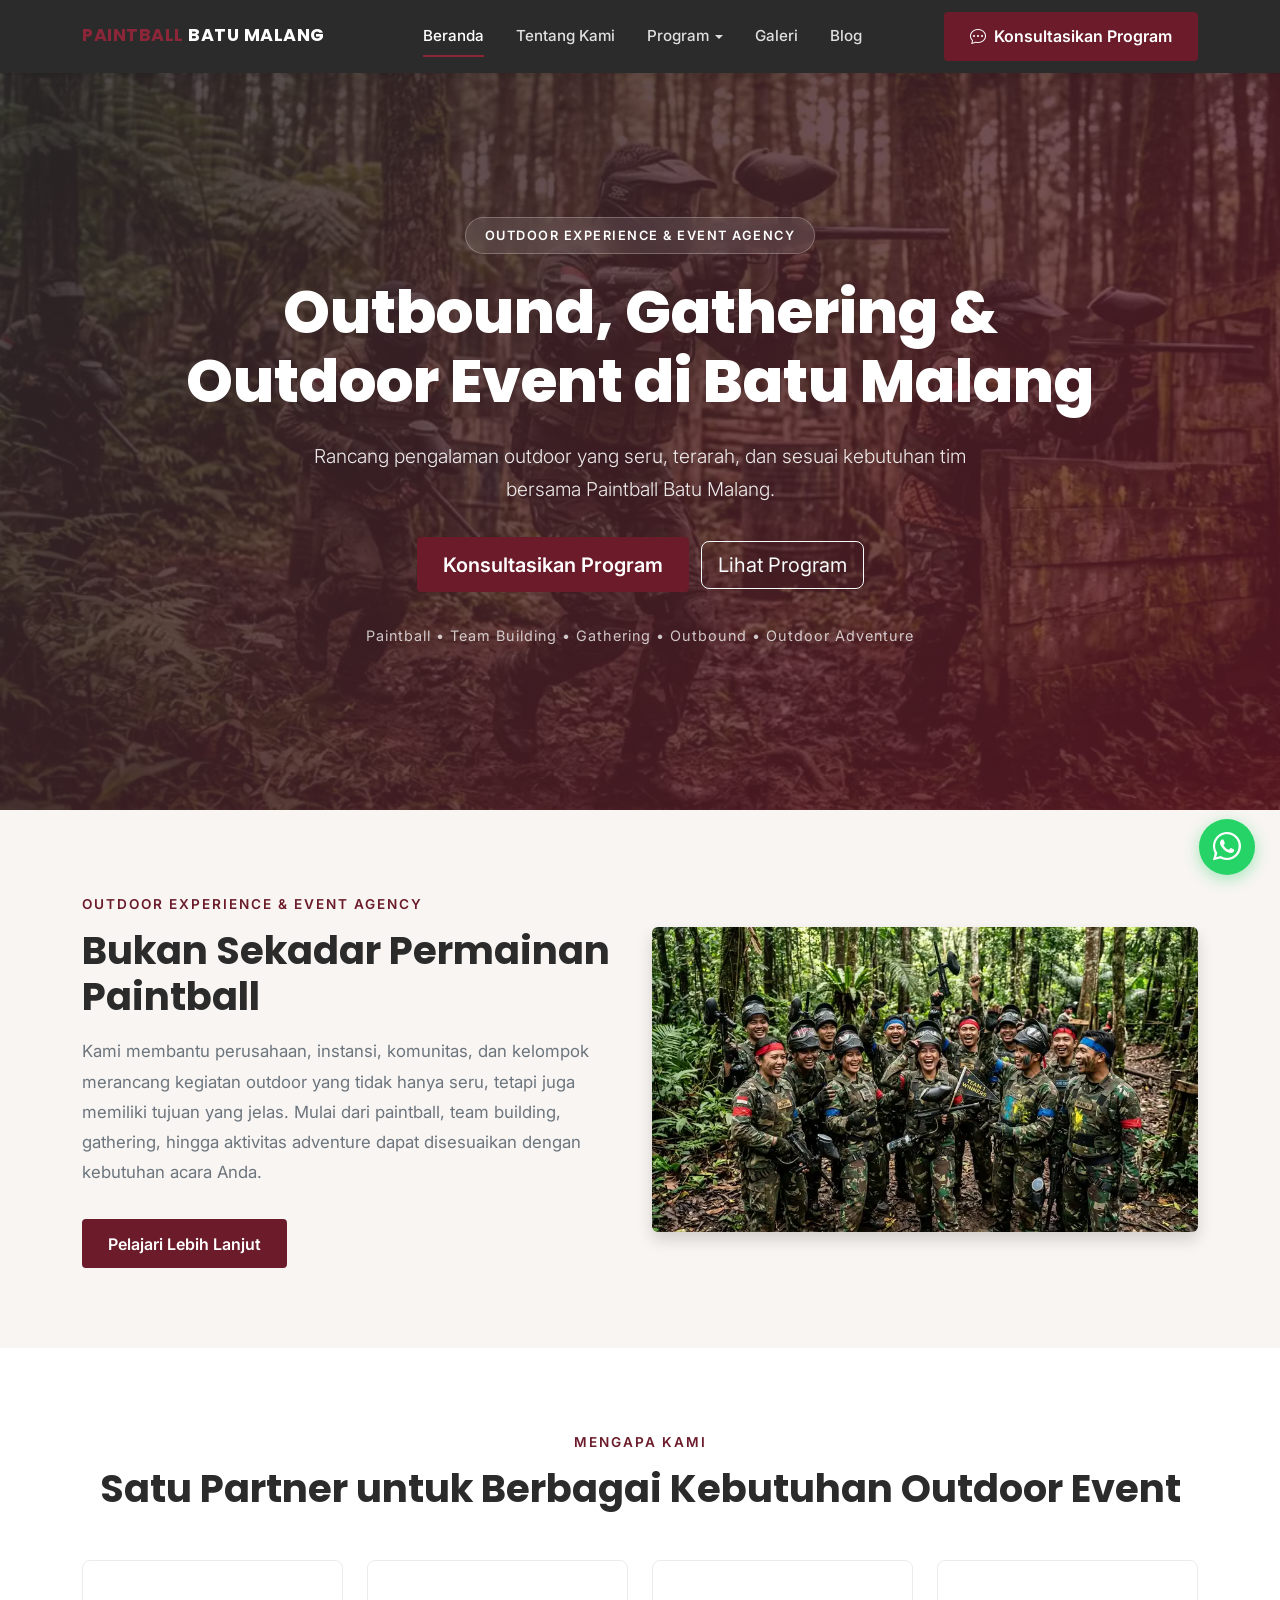
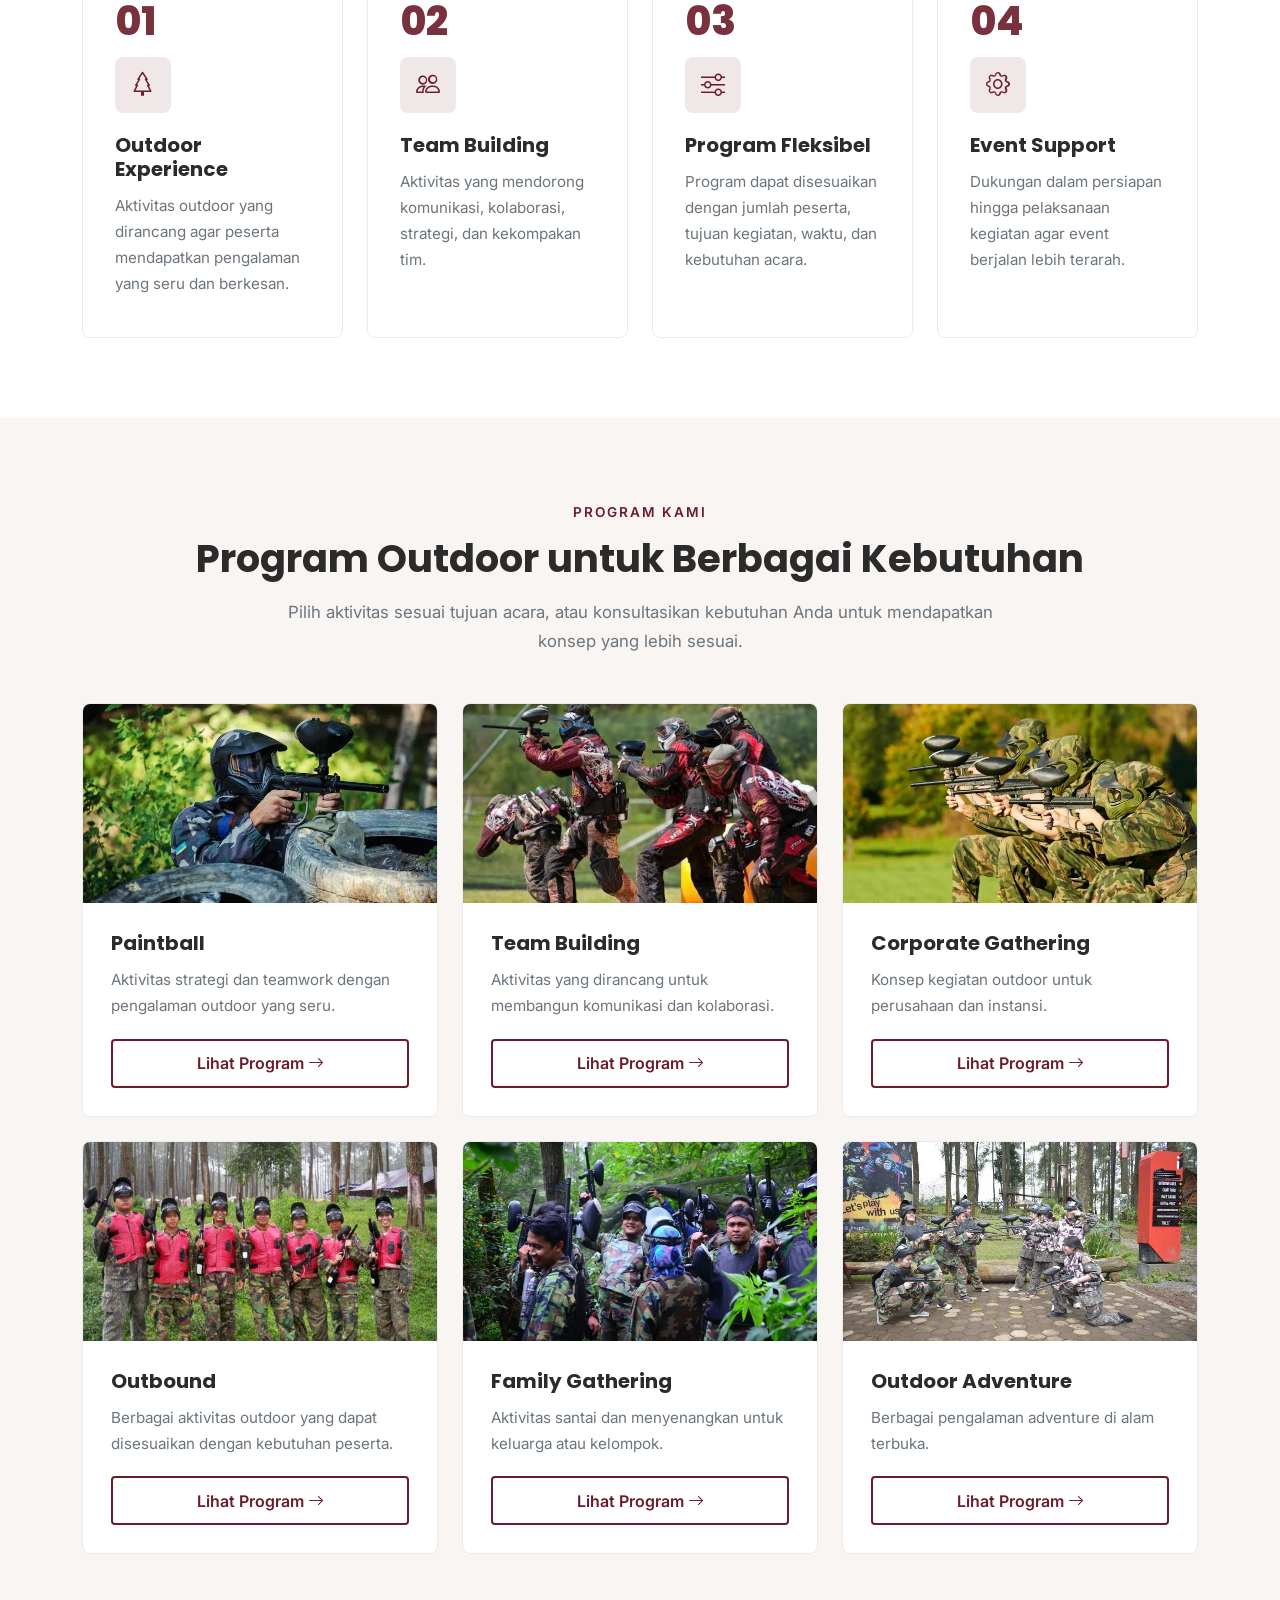
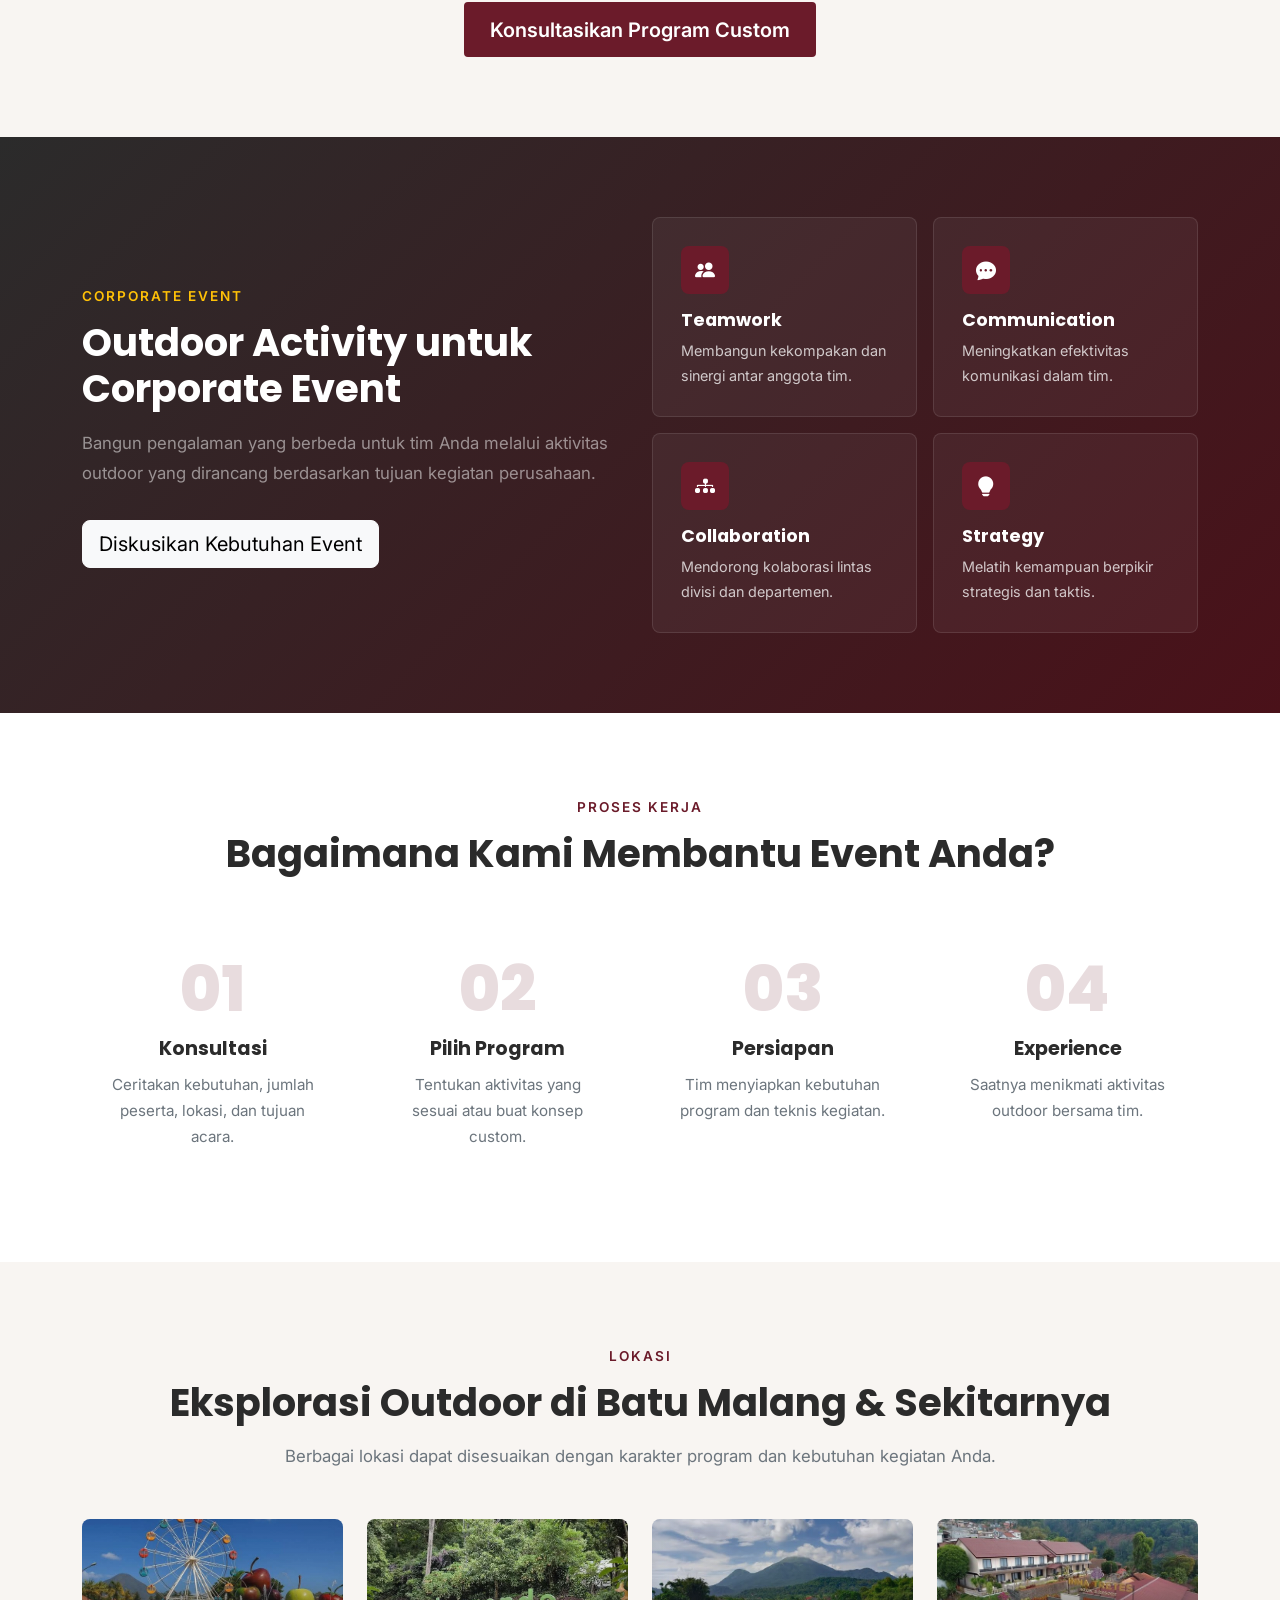
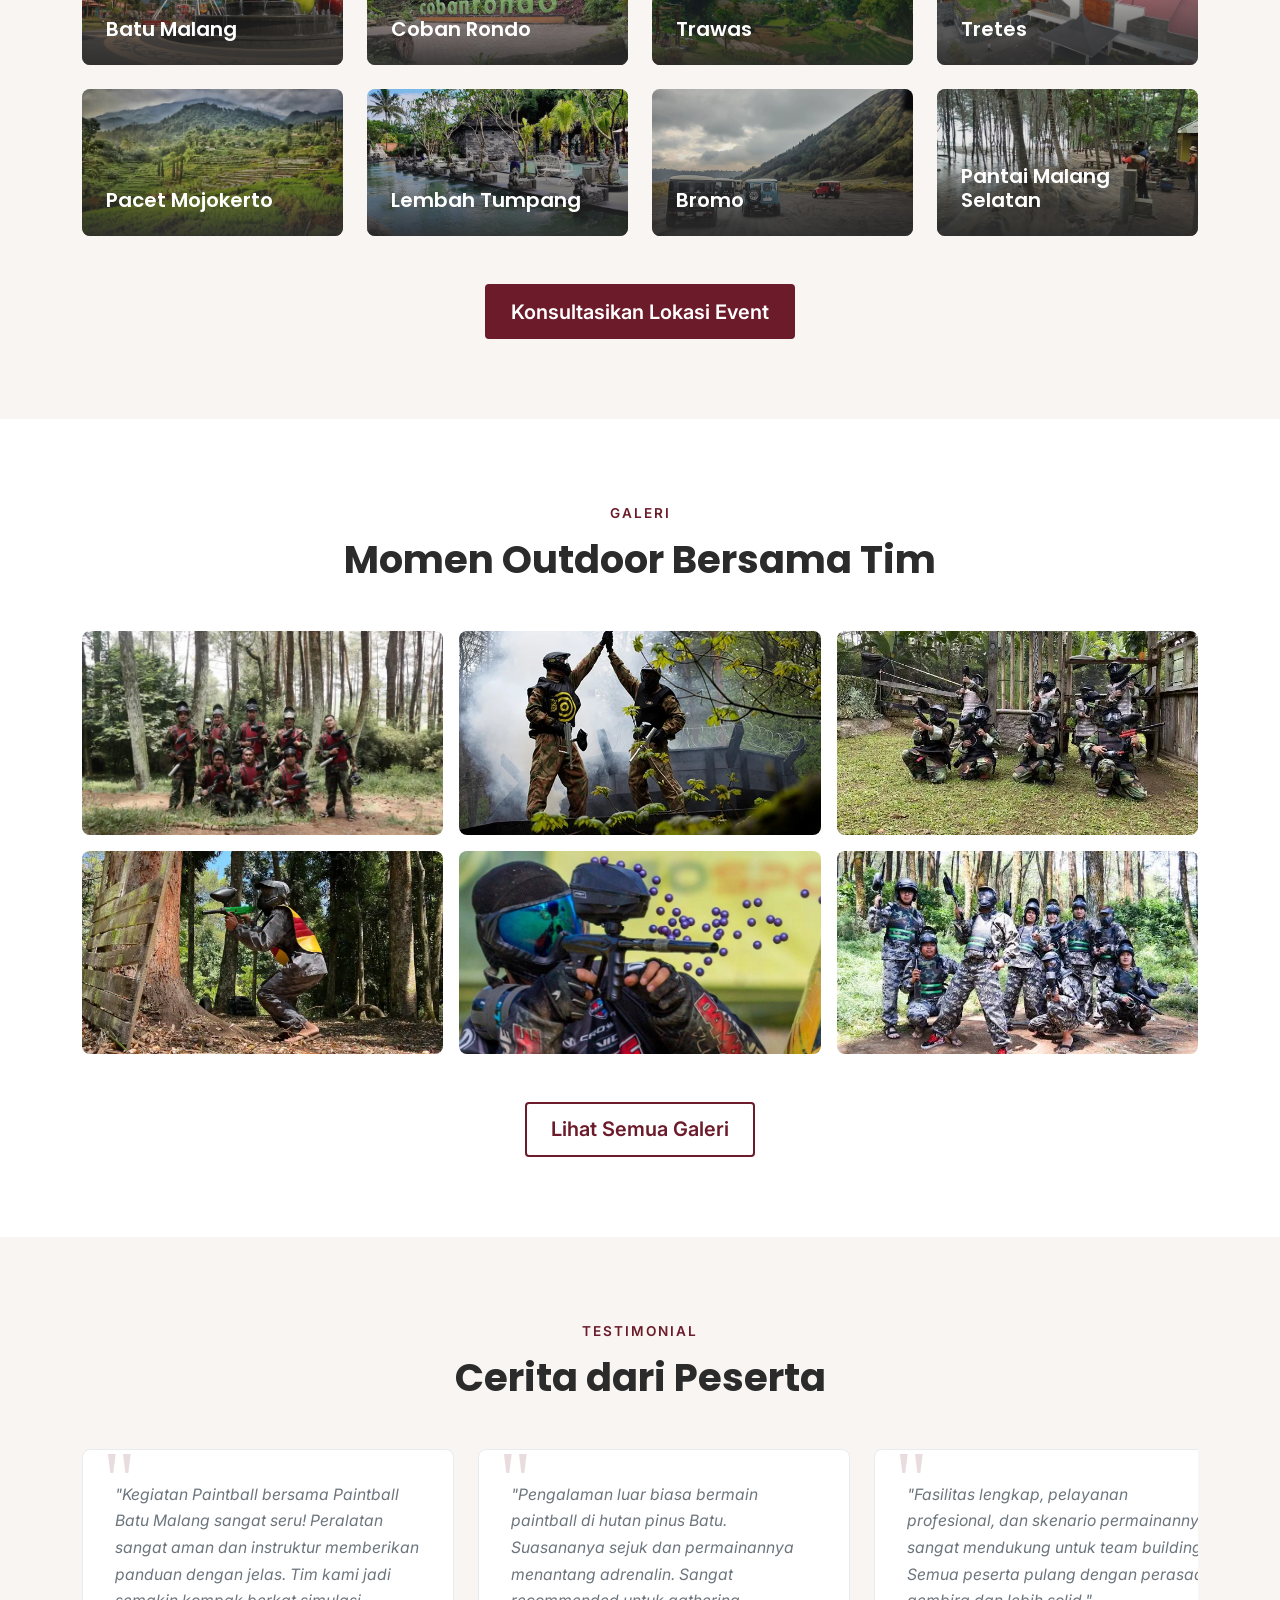
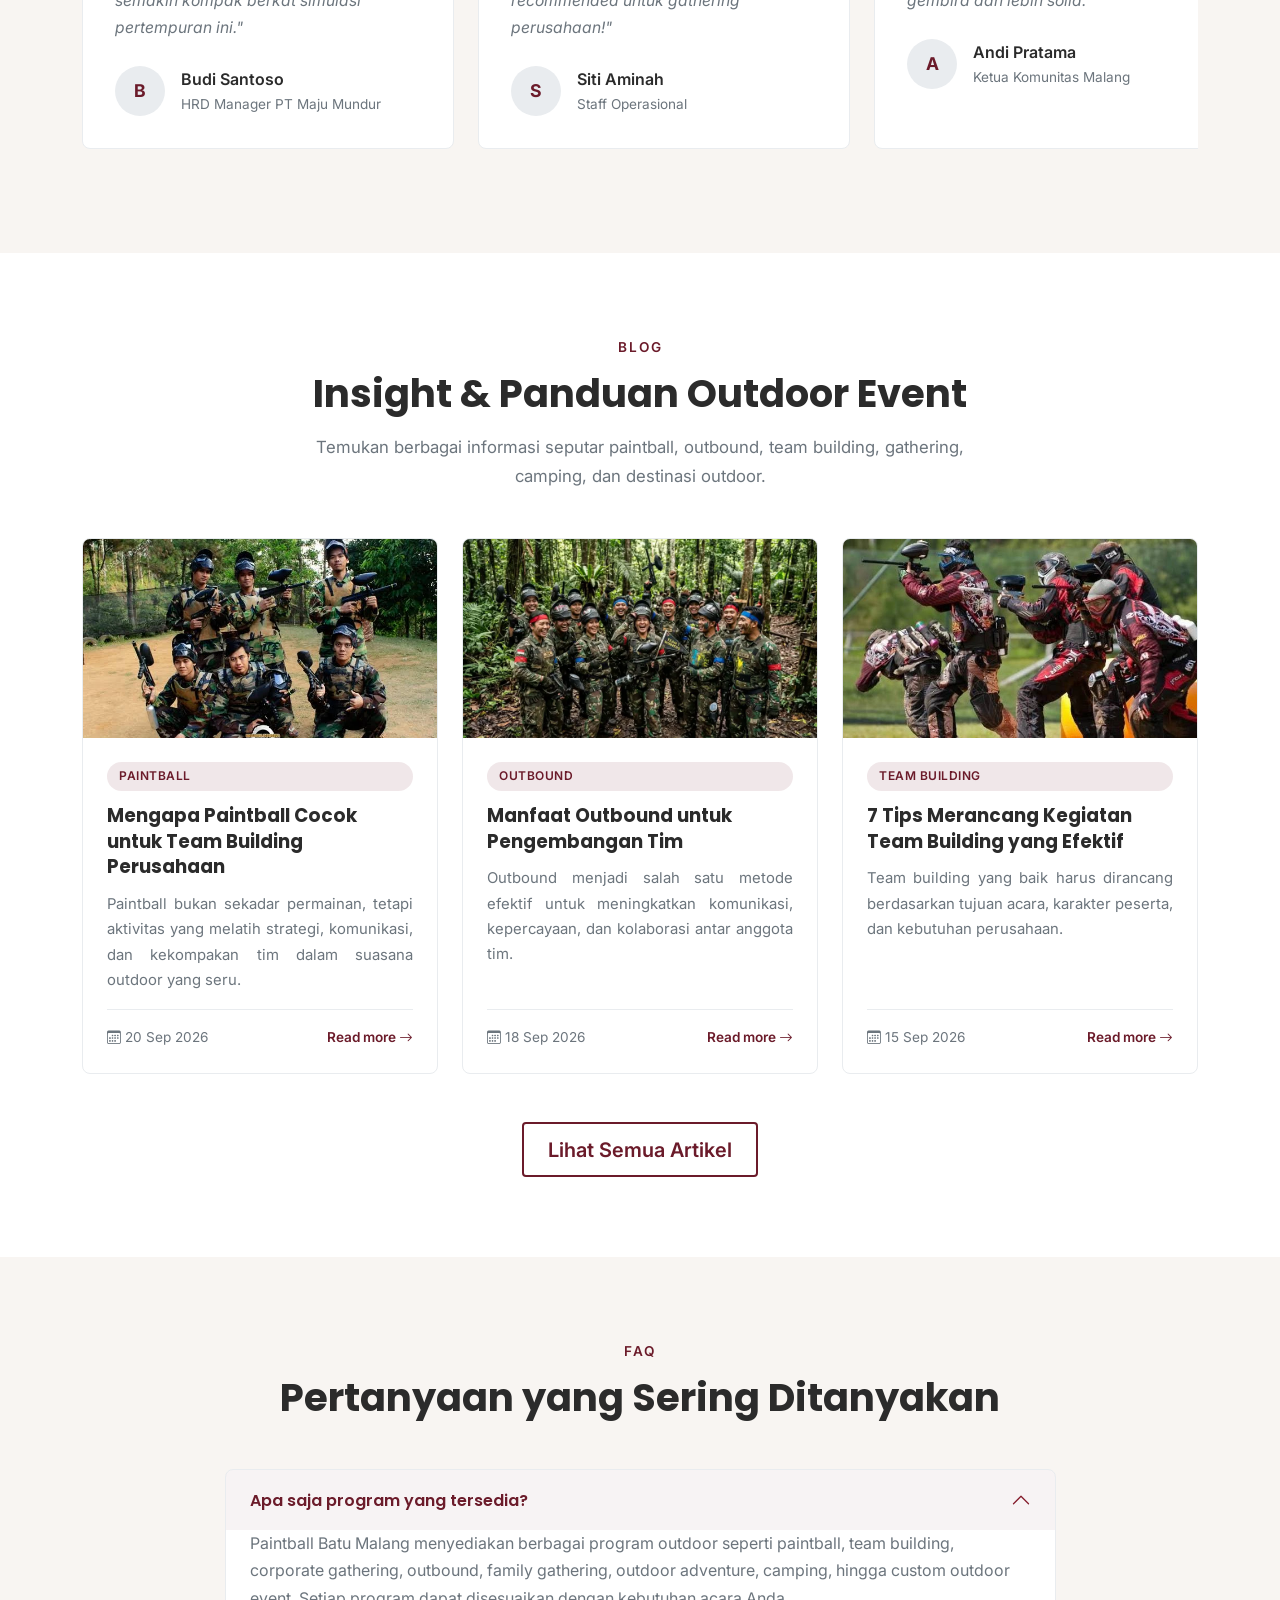
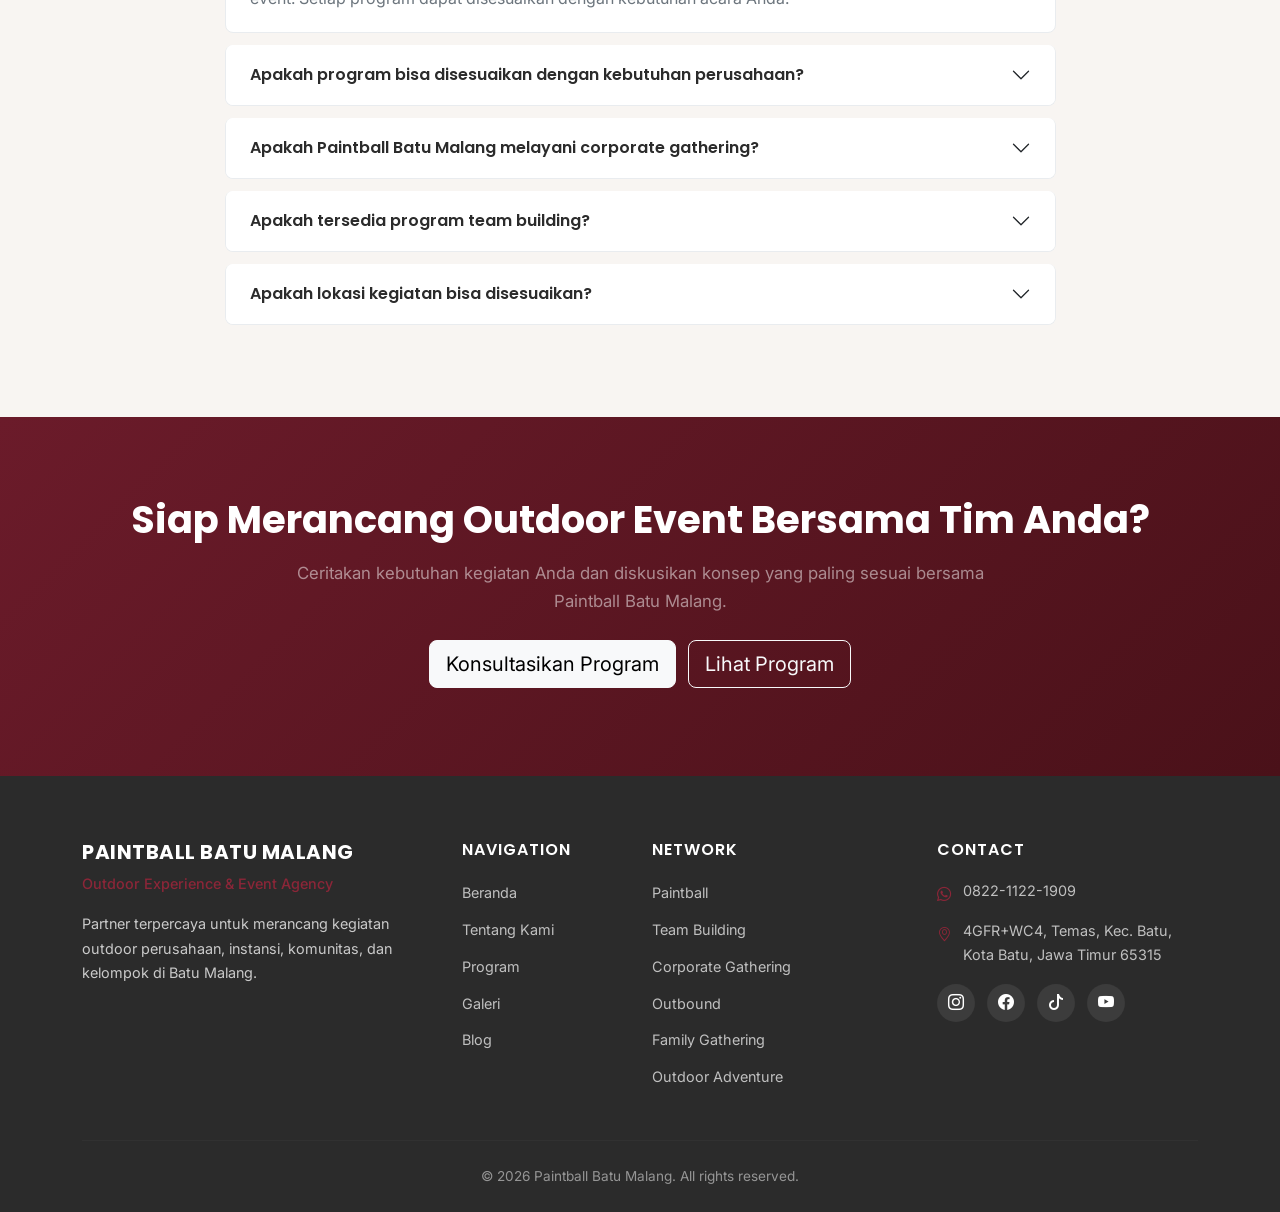
==== index.html @ 051ccb10 "Add files via upload" ====
<!DOCTYPE html>
<html lang="id">

<head>
    <meta charset="UTF-8">
    <meta name="viewport" content="width=device-width, initial-scale=1.0">
    <title>Paintball Batu Malang | Outbound, Gathering & Outdoor Event</title>
    <meta name="description"
        content="Paintball Batu Malang menyediakan berbagai program outdoor seperti paintball, team building, outbound, gathering, dan adventure untuk perusahaan, instansi, komunitas, dan kelompok.">
    <meta name="keywords"
        content="Paintball Batu Malang, Paintball Malang, Outbound Batu Malang, Team Building Malang, Gathering Batu Malang, Corporate Gathering Malang, Outdoor Event Malang">

    <!-- OpenGraph -->
    <meta property="og:title" content="Paintball Batu Malang | Outbound, Gathering & Outdoor Event">
    <meta property="og:description"
        content="Paintball Batu Malang menyediakan berbagai program outdoor seperti paintball, team building, outbound, gathering, dan adventure untuk perusahaan, instansi, komunitas, dan kelompok.">
    <meta property="og:type" content="website">
    <meta property="og:url" content="https://paintballbatumalang.web.id">
    <meta property="og:image" content="https://paintballbatumalang.web.id/assets/img/logo-website.webp">
    <meta property="og:image:width" content="1200">
    <meta property="og:image:height" content="630">
    <meta property="og:site_name" content="Paintball Batu Malang">
    <meta property="og:locale" content="id_ID">

    <!-- Twitter Card -->
    <meta name="twitter:card" content="summary_large_image">
    <meta name="twitter:title" content="Paintball Batu Malang | Outbound, Gathering & Outdoor Event">
    <meta name="twitter:description"
        content="Paintball Batu Malang menyediakan berbagai program outdoor seperti paintball, team building, outbound, gathering, dan adventure untuk perusahaan, instansi, komunitas, dan kelompok.">
    <meta name="twitter:image" content="https://paintballbatumalang.web.id/assets/img/logo-website.webp">

    <!-- Canonical -->
    <link rel="canonical" href="https://paintballbatumalang.web.id">

    <!-- Favicon -->
    <link rel="icon" href="assets/img/logo-website.webp" type="image/webp">
    <link rel="apple-touch-icon" href="assets/img/logo-website.webp">

    <!-- Pagespeed (Preconnect & DNS Prefetch) -->
    <link rel="preconnect" href="https://cdn.jsdelivr.net">
    <link rel="preconnect" href="https://fonts.googleapis.com">
    <link rel="preconnect" href="https://fonts.gstatic.com" crossorigin>

    <!-- CSS -->
    <link href="https://cdn.jsdelivr.net/npm/bootstrap@5.3.2/dist/css/bootstrap.min.css" rel="stylesheet">
    <link rel="stylesheet" href="https://cdn.jsdelivr.net/npm/bootstrap-icons@1.11.1/font/bootstrap-icons.css">
    <link
        href="https://fonts.googleapis.com/css2?family=Poppins:wght@400;500;600;700;800&family=Inter:wght@300;400;500;600&display=swap"
        rel="stylesheet">
    <link rel="stylesheet" href="assets/css/style.css">
    <!-- JSON-LD Schemas -->
    <script type="application/ld+json">
{
    "@context": "https://schema.org",
    "@type": "BreadcrumbList",
    "itemListElement": [
        {
            "@type": "ListItem",
            "position": 1,
            "name": "Beranda",
            "item": "https://paintballbatumalang.web.id"
        }
    ]
}
    </script>
    <script type="application/ld+json">
{
    "@context": "https://schema.org",
    "@type": "LocalBusiness",
    "name": "Paintball Batu Malang",
    "image": "https://paintballbatumalang.web.id/assets/img/hero-paintball.webp",
    "telephone": "+6282211221909",
    "url": "https://paintballbatumalang.web.id",
    "address": {
        "@type": "PostalAddress",
        "streetAddress": "4GFR+WC4, Temas",
        "addressLocality": "Batu",
        "addressRegion": "Jawa Timur",
        "postalCode": "65315",
        "addressCountry": "ID"
    }
}
    </script>
    <script type="application/ld+json">
{
    "@context": "https://schema.org",
    "@type": "FAQPage",
    "mainEntity": [
        {
            "@type": "Question",
            "name": "Apa saja program yang tersedia?",
            "acceptedAnswer": {
                "@type": "Answer",
                "text": "Paintball Batu Malang menyediakan berbagai program outdoor seperti paintball, team building, corporate gathering, outbound, family gathering, outdoor adventure, camping, hingga custom outdoor event."
            }
        },
        {
            "@type": "Question",
            "name": "Apakah program bisa disesuaikan dengan kebutuhan perusahaan?",
            "acceptedAnswer": {
                "@type": "Answer",
                "text": "Ya, seluruh program kami bersifat fleksibel dan dapat disesuaikan dengan jumlah peserta, tujuan kegiatan, durasi, lokasi, serta kebutuhan spesifik perusahaan atau kelompok Anda."
            }
        }
    ]
}
    </script>
</head>

<body>

    <nav class="navbar navbar-expand-lg navbar-dark bg-dark fixed-top shadow-sm" id="mainNavbar">
        <div class="container">
            <a class="navbar-brand fw-bold" href="index.html"><span class="brand-accent">PAINTBALL</span> BATU
                MALANG</a>
            <button class="navbar-toggler" type="button" data-bs-toggle="collapse" data-bs-target="#navbarNav"><span
                    class="navbar-toggler-icon"></span></button>
            <div class="collapse navbar-collapse" id="navbarNav">
                <ul class="navbar-nav mx-auto">
                    <li class="nav-item"><a class="nav-link active" href="index.html">Beranda</a></li>
                    <li class="nav-item"><a class="nav-link" href="tentang-kami.html">Tentang Kami</a></li>
                    <li class="nav-item dropdown">
                        <a class="nav-link dropdown-toggle" href="#" role="button" data-bs-toggle="dropdown"
                            aria-expanded="false">Program</a>
                        <ul class="dropdown-menu program-dropdown">
                            <li><a class="dropdown-item" href="program/paintball.html"><i
                                        class="bi bi-bullseye me-2"></i>Paintball</a></li>
                            <li><a class="dropdown-item" href="program/team-building.html"><i
                                        class="bi bi-people-fill me-2"></i>Team Building</a></li>
                            <li><a class="dropdown-item" href="program/corporate-gathering.html"><i
                                        class="bi bi-building me-2"></i>Corporate Gathering</a></li>
                            <li><a class="dropdown-item" href="program/outbound.html"><i
                                        class="bi bi-compass me-2"></i>Outbound</a></li>
                            <li><a class="dropdown-item" href="program/family-gathering.html"><i
                                        class="bi bi-house-heart me-2"></i>Family Gathering</a></li>
                            <li><a class="dropdown-item" href="program/outdoor-adventure.html"><i
                                        class="bi bi-tree me-2"></i>Outdoor Adventure</a></li>
                            <li>
                                <hr class="dropdown-divider">
                            </li>
                            <li><a class="dropdown-item dropdown-all" href="program.html"><i
                                        class="bi bi-grid me-2"></i>Lihat Semua Program</a></li>
                        </ul>
                    </li>
                    <li class="nav-item"><a class="nav-link" href="galeri.html">Galeri</a></li>
                    <li class="nav-item"><a class="nav-link" href="blog.html">Blog</a></li>
                </ul>
                <a href="https://wa.me/6282211221909?text=Halo%20Paintball%20Batu%20Malang%2C%20saya%20ingin%20konsultasi%20program"
                    class="btn btn-brand" target="_blank" rel="noopener"><i class="bi bi-chat-dots me-1"></i>
                    Konsultasikan Program</a>
            </div>
        </div>
    </nav>

    <section class="hero-section">
        <div class="hero-overlay"></div>
        <div class="hero-content">
            <div class="container">
                <div class="row justify-content-center">
                    <div class="col-lg-10 text-center text-white">
                        <span class="hero-badge">OUTDOOR EXPERIENCE & EVENT AGENCY</span>
                        <h1 class="hero-title">Outbound, Gathering & Outdoor Event di Batu Malang</h1>
                        <p class="hero-subtitle">Rancang pengalaman outdoor yang seru, terarah, dan sesuai kebutuhan tim
                            bersama Paintball Batu Malang.</p>
                        <div class="hero-cta">
                            <a href="https://wa.me/6282211221909?text=Halo%20Paintball%20Batu%20Malang%2C%20saya%20ingin%20konsultasi%20program"
                                class="btn btn-brand btn-lg me-2 mb-2" target="_blank" rel="noopener">Konsultasikan
                                Program</a>
                            <a href="program.html" class="btn btn-outline-light btn-lg mb-2">Lihat Program</a>
                        </div>
                        <p class="hero-tags mt-4">Paintball • Team Building • Gathering • Outbound • Outdoor Adventure
                        </p>
                    </div>
                </div>
            </div>
        </div>
    </section>

    <section class="section-padding bg-light" id="intro">
        <div class="container">
            <div class="row align-items-center gy-5">
                <div class="col-lg-6">
                    <span class="section-label">OUTDOOR EXPERIENCE & EVENT AGENCY</span>
                    <h2 class="section-title">Bukan Sekadar Permainan Paintball</h2>
                    
                    <div class="intro-image d-block d-lg-none mb-4">
                        <img src="assets/img/team-paintball.webp" alt="Paintball team building activity di Batu Malang"
                            class="img-fluid rounded shadow">
                    </div>

                    <p class="section-text">Kami membantu perusahaan, instansi, komunitas, dan kelompok merancang
                        kegiatan outdoor yang tidak hanya seru, tetapi juga memiliki tujuan yang jelas. Mulai dari
                        paintball, team building, gathering, hingga aktivitas adventure dapat disesuaikan dengan
                        kebutuhan acara Anda.</p>
                    <a href="tentang-kami.html" class="btn btn-brand mt-3">Pelajari Lebih Lanjut</a>
                </div>
                <div class="col-lg-6 d-none d-lg-block">
                    <div class="intro-image">
                        <img src="assets/img/team-paintball.webp" alt="Paintball team building activity di Batu Malang"
                            class="img-fluid rounded shadow">
                    </div>
                </div>
            </div>
        </div>
    </section>

    <section class="section-padding" id="keunggulan">
        <div class="container">
            <div class="text-center mb-5">
                <span class="section-label">MENGAPA KAMI</span>
                <h2 class="section-title">Satu Partner untuk Berbagai Kebutuhan Outdoor Event</h2>
            </div>
            <div class="row g-4" id="keunggulanGrid"></div>
        </div>
    </section>

    <section class="section-padding bg-light" id="program">
        <div class="container">
            <div class="text-center mb-5">
                <span class="section-label">PROGRAM KAMI</span>
                <h2 class="section-title">Program Outdoor untuk Berbagai Kebutuhan</h2>
                <p class="section-subtitle">Pilih aktivitas sesuai tujuan acara, atau konsultasikan kebutuhan Anda untuk
                    mendapatkan konsep yang lebih sesuai.</p>
            </div>
            <div class="row g-4" id="programGrid"></div>
            <div class="text-center mt-5">
                <a href="https://wa.me/6282211221909?text=Halo%2C%20saya%20ingin%20konsultasi%20program%20custom"
                    class="btn btn-brand btn-lg" target="_blank" rel="noopener">Konsultasikan Program Custom</a>
            </div>
        </div>
    </section>

    <section class="section-padding corporate-section" id="corporate">
        <div class="container">
            <div class="row align-items-center gy-5">
                <div class="col-lg-6 text-white">
                    <span class="section-label text-warning">CORPORATE EVENT</span>
                    <h2 class="section-title text-white">Outdoor Activity untuk Corporate Event</h2>
                    <p class="section-text text-white-50">Bangun pengalaman yang berbeda untuk tim Anda melalui
                        aktivitas outdoor yang dirancang berdasarkan tujuan kegiatan perusahaan.</p>
                    <a href="https://wa.me/6282211221909?text=Halo%2C%20saya%20ingin%20mendiskusikan%20kebutuhan%20corporate%20event"
                        class="btn btn-light btn-lg mt-3" target="_blank" rel="noopener">Diskusikan Kebutuhan Event</a>
                </div>
                <div class="col-lg-6">
                    <div class="row g-3" id="corporateBenefits"></div>
                </div>
            </div>
        </div>
    </section>

    <section class="section-padding" id="caraKerja">
        <div class="container">
            <div class="text-center mb-5">
                <span class="section-label">PROSES KERJA</span>
                <h2 class="section-title">Bagaimana Kami Membantu Event Anda?</h2>
            </div>
            <div class="row g-4" id="prosesGrid"></div>
        </div>
    </section>

    <section class="section-padding bg-light" id="destinasi">
        <div class="container">
            <div class="text-center mb-5">
                <span class="section-label">LOKASI</span>
                <h2 class="section-title">Eksplorasi Outdoor di Batu Malang & Sekitarnya</h2>
                <p class="section-subtitle">Berbagai lokasi dapat disesuaikan dengan karakter program dan kebutuhan
                    kegiatan Anda.</p>
            </div>
            <div class="row g-4" id="destinasiGrid"></div>
            <div class="text-center mt-5">
                <a href="https://wa.me/6282211221909?text=Halo%2C%20saya%20ingin%20konsultasi%20lokasi%20event"
                    class="btn btn-brand btn-lg" target="_blank" rel="noopener">Konsultasikan Lokasi Event</a>
            </div>
        </div>
    </section>

    <section class="section-padding" id="galeri">
        <div class="container">
            <div class="text-center mb-5">
                <span class="section-label">GALERI</span>
                <h2 class="section-title">Momen Outdoor Bersama Tim</h2>
            </div>
            <!-- <div class="gallery-filter text-center mb-4" id="galleryFilter"></div> -->
            <div class="row g-3" id="galeriGrid"></div>
            <div class="text-center mt-5">
                <a href="galeri.html" class="btn btn-outline-brand btn-lg">Lihat Semua Galeri</a>
            </div>
        </div>
    </section>

    <section class="section-padding bg-light" id="testimonial">
        <div class="container">
            <div class="text-center mb-5">
                <span class="section-label">TESTIMONIAL</span>
                <h2 class="section-title">Cerita dari Peserta</h2>
            </div>
            <div class="d-flex gap-4 overflow-x-auto pb-4 snap-x hide-scrollbar" id="testimonialGrid"></div>
        </div>
    </section>

    <section class="section-padding" id="blog">
        <div class="container">
            <div class="text-center mb-5">
                <span class="section-label">BLOG</span>
                <h2 class="section-title">Insight & Panduan Outdoor Event</h2>
                <p class="section-subtitle">Temukan berbagai informasi seputar paintball, outbound, team building,
                    gathering, camping, dan destinasi outdoor.</p>
            </div>
            <div class="row g-4" id="blogGrid"></div>
            <div class="text-center mt-5">
                <a href="blog.html" class="btn btn-outline-brand btn-lg">Lihat Semua Artikel</a>
            </div>
        </div>
    </section>

    <section class="section-padding bg-light" id="faq">
        <div class="container">
            <div class="text-center mb-5">
                <span class="section-label">FAQ</span>
                <h2 class="section-title">Pertanyaan yang Sering Ditanyakan</h2>
            </div>
            <div class="row justify-content-center">
                <div class="col-lg-9">
                    <div class="accordion" id="faqAccordion"></div>
                </div>
            </div>
        </div>
    </section>

    <section class="section-padding cta-final">
        <div class="container text-center text-white">
            <h2 class="section-title text-white">Siap Merancang Outdoor Event Bersama Tim Anda?</h2>
            <p class="section-subtitle text-white-50 mb-4">Ceritakan kebutuhan kegiatan Anda dan diskusikan konsep yang
                paling sesuai bersama Paintball Batu Malang.</p>
            <a href="https://wa.me/6282211221909?text=Halo%20Paintball%20Batu%20Malang%2C%20saya%20ingin%20konsultasi%20program"
                class="btn btn-light btn-lg me-2 mb-2" target="_blank" rel="noopener">Konsultasikan Program</a>
            <a href="program.html" class="btn btn-outline-light btn-lg mb-2">Lihat Program</a>
        </div>
    </section>

    <footer class="footer">
        <div class="container">
            <div class="row g-4">
                <div class="col-lg-4 col-md-6">
                    <h5 class="footer-brand">PAINTBALL BATU MALANG</h5>
                    <p class="footer-tagline">Outdoor Experience & Event Agency</p>
                    <p class="footer-desc">Partner terpercaya untuk merancang kegiatan outdoor perusahaan, instansi,
                        komunitas, dan kelompok di Batu Malang.</p>
                </div>
                <div class="col-lg-2 col-md-6">
                    <h6 class="footer-title">Navigation</h6>
                    <ul class="footer-links">
                        <li><a href="index.html">Beranda</a></li>
                        <li><a href="tentang-kami.html">Tentang Kami</a></li>
                        <li><a href="program.html">Program</a></li>
                        <li><a href="galeri.html">Galeri</a></li>
                        <li><a href="blog.html">Blog</a></li>
                    </ul>
                </div>
                <div class="col-lg-3 col-md-6">
                    <h6 class="footer-title">Network</h6>
                    <ul class="footer-links">
                        <li><a href="program/paintball.html">Paintball</a></li>
                        <li><a href="program/team-building.html">Team Building</a></li>
                        <li><a href="program/corporate-gathering.html">Corporate Gathering</a></li>
                        <li><a href="program/outbound.html">Outbound</a></li>
                        <li><a href="program/family-gathering.html">Family Gathering</a></li>
                        <li><a href="program/outdoor-adventure.html">Outdoor Adventure</a></li>
                    </ul>
                </div>
                <div class="col-lg-3 col-md-6">
                    <h6 class="footer-title">Contact</h6>
                    <ul class="footer-contact">
                        <li><i class="bi bi-whatsapp"></i> <a href="https://wa.me/6282211221909" target="_blank"
                                rel="noopener">0822-1122-1909</a></li>
                        <li><i class="bi bi-geo-alt"></i> 4GFR+WC4, Temas, Kec. Batu, Kota Batu, Jawa Timur 65315</li>
                    </ul>
                    <div class="footer-social mt-3">
                        <a href="#" aria-label="Instagram"><i class="bi bi-instagram"></i></a>
                        <a href="#" aria-label="Facebook"><i class="bi bi-facebook"></i></a>
                        <a href="#" aria-label="TikTok"><i class="bi bi-tiktok"></i></a>
                        <a href="#" aria-label="YouTube"><i class="bi bi-youtube"></i></a>
                    </div>
                </div>
            </div>
            <hr class="footer-divider">
            <div class="text-center">
                <p class="copyright mb-0">© 2026 Paintball Batu Malang. All rights reserved.</p>
            </div>
        </div>
    </footer>

    <button class="scroll-top-float" id="scrollTopBtn" aria-label="Scroll to top" title="Kembali ke atas"><i
            class="bi bi-arrow-up"></i></button>
    <a href="https://wa.me/6282211221909?text=Halo%20Paintball%20Batu%20Malang" class="whatsapp-float" target="_blank"
        rel="noopener" aria-label="WhatsApp"><i class="bi bi-whatsapp"></i></a>

    <!-- Lightbox Modal -->
    <div class="modal fade" id="lightboxModal" tabindex="-1" aria-hidden="true">
        <div class="modal-dialog modal-dialog-centered modal-lg">
            <div class="modal-content bg-transparent border-0">
                <div class="modal-header border-0 pb-0 justify-content-end">
                    <button type="button" class="btn-close btn-close-white" data-bs-dismiss="modal"
                        aria-label="Close"></button>
                </div>
                <div class="modal-body text-center p-0">
                    <img src="" alt="" id="lightboxImage" class="img-fluid rounded shadow">
                </div>
            </div>
        </div>
    </div>

    <script src="https://cdn.jsdelivr.net/npm/bootstrap@5.3.2/dist/js/bootstrap.bundle.min.js" defer></script>
    <script src="assets/js/script.js" defer></script>
</body>

</html>
---- assets/css/style.css ----
/* ========================================
   PAINTBALL BATU MALANG - CUSTOM STYLES
   ======================================== */

:root {
    --color-maroon: #6B1B2A;
    --color-maroon-dark: #4A1119;
    --color-maroon-light: #8B2638;
    --color-charcoal: #2B2B2B;
    --color-dark-gray: #3A3A3A;
    --color-gray: #6C757D;
    --color-light-gray: #E9ECEF;
    --color-off-white: #F8F5F2;
    --color-white: #FFFFFF;
    --font-heading: 'Poppins', sans-serif;
    --font-body: 'Inter', sans-serif;
    --transition: all 0.3s ease;
}

* { box-sizing: border-box; }

html {
    overflow-x: hidden;
}

body {
    font-family: var(--font-body);
    color: var(--color-charcoal);
    line-height: 1.7;
    overflow-x: hidden;
    padding-top: 72px;
    background-color: var(--color-white);
}

h1, h2, h3, h4, h5, h6 {
    font-family: var(--font-heading);
    font-weight: 700;
    color: var(--color-charcoal);
}

a { text-decoration: none; transition: var(--transition); }
img { max-width: 100%; height: auto; }

.content-image {
    aspect-ratio: 16/9;
    object-fit: cover;
    width: 100%;
}

/* BUTTONS */
.btn-brand {
    background-color: var(--color-maroon);
    color: var(--color-white);
    border: 2px solid var(--color-maroon);
    font-weight: 600;
    padding: 0.65rem 1.5rem;
    border-radius: 4px;
    transition: var(--transition);
}
.btn-brand:hover {
    background-color: var(--color-maroon-dark);
    border-color: var(--color-maroon-dark);
    color: var(--color-white);
    transform: translateY(-2px);
    box-shadow: 0 6px 16px rgba(107, 27, 42, 0.25);
}
.btn-outline-brand {
    background-color: transparent;
    color: var(--color-maroon);
    border: 2px solid var(--color-maroon);
    font-weight: 600;
    padding: 0.65rem 1.5rem;
    border-radius: 4px;
    transition: var(--transition);
}
.btn-outline-brand:hover {
    background-color: var(--color-maroon);
    color: var(--color-white);
    transform: translateY(-2px);
}

/* NAVBAR */
.navbar {
    padding: 0.75rem 0;
    transition: var(--transition);
    background-color: var(--color-charcoal) !important;
}
.navbar.scrolled {
    background-color: var(--color-charcoal) !important;
    box-shadow: 0 2px 10px rgba(0,0,0,0.1);
}
.navbar-brand {
    font-family: var(--font-heading);
    font-size: 1.1rem;
    letter-spacing: 0.5px;
    color: var(--color-white) !important;
}
.brand-accent { color: var(--color-maroon-light); }
.nav-link {
    color: rgba(255,255,255,0.85) !important;
    font-weight: 500;
    padding: 0.5rem 1rem !important;
    font-size: 0.95rem;
    position: relative;
}
.nav-link:hover, .nav-link.active { color: var(--color-white) !important; }
.nav-link.active::before {
    content: '';
    position: absolute;
    bottom: 0;
    left: 1rem;
    right: 1rem;
    height: 2px;
    background-color: var(--color-maroon-light);
}
.navbar-toggler { border: none; padding: 0.25rem 0.5rem; }
.navbar-toggler:focus { box-shadow: none; }

/* NAVBAR DROPDOWN PROGRAM */
.nav-item.dropdown { position: relative; }

.program-dropdown {
    background-color: var(--color-white);
    border: 1px solid var(--color-light-gray);
    border-radius: 8px;
    box-shadow: 0 10px 30px rgba(0,0,0,0.12);
    padding: 0.5rem 0;
    min-width: 260px;
    margin-top: 0.5rem !important;
    opacity: 0;
    visibility: hidden;
    transform: translateY(10px);
    transition: all 0.25s ease;
}

.nav-item.dropdown:hover .program-dropdown,
.nav-item.dropdown.show .program-dropdown {
    opacity: 1;
    visibility: visible;
    transform: translateY(0);
}

.program-dropdown .dropdown-item {
    color: var(--color-charcoal);
    padding: 0.7rem 1.25rem;
    font-size: 0.93rem;
    font-weight: 500;
    transition: var(--transition);
    display: flex;
    align-items: center;
    border-left: 3px solid transparent;
}

.program-dropdown .dropdown-item i {
    color: var(--color-maroon);
    font-size: 1rem;
    width: 20px;
    text-align: center;
}

.program-dropdown .dropdown-item:hover,
.program-dropdown .dropdown-item:focus {
    background-color: rgba(107,27,42,0.06);
    color: var(--color-maroon);
    border-left-color: var(--color-maroon);
    padding-left: 1.5rem;
}

.program-dropdown .dropdown-divider {
    margin: 0.4rem 0;
    border-color: var(--color-light-gray);
}

.program-dropdown .dropdown-all {
    color: var(--color-maroon);
    font-weight: 600;
}

.program-dropdown .dropdown-all:hover {
    background-color: var(--color-maroon);
    color: var(--color-white);
    border-left-color: var(--color-maroon-dark);
}

.program-dropdown .dropdown-all i { color: inherit; }

.dropdown-toggle::after {
    margin-left: 0.4rem;
    vertical-align: middle;
    border-top-color: rgba(255,255,255,0.85);
    transition: var(--transition);
}

.nav-item.dropdown.show .dropdown-toggle::after {
    transform: rotate(180deg);
}

.nav-link.dropdown-active { color: var(--color-white) !important; }

.nav-link.dropdown-active::before {
    content: '';
    position: absolute;
    bottom: 0;
    left: 1rem;
    right: 1rem;
    height: 2px;
    background-color: var(--color-maroon-light);
}

/* HERO */
.hero-section {
    position: relative;
    min-height: 90vh;
    background-image: url('../img/hero-paintball.webp');
    background-size: cover;
    background-position: center;
    display: flex;
    align-items: center;
    margin-top: -72px;
    padding-top: 72px;
}
.hero-overlay {
    position: absolute;
    inset: 0;
    background: linear-gradient(135deg, rgba(43,43,43,0.85) 0%, rgba(107,27,42,0.75) 100%);
}
.hero-content {
    position: relative;
    z-index: 2;
    width: 100%;
    padding: 6rem 0;
}
.hero-badge {
    display: inline-block;
    background-color: rgba(255,255,255,0.1);
    border: 1px solid rgba(255,255,255,0.25);
    color: var(--color-white);
    padding: 0.4rem 1.2rem;
    border-radius: 50px;
    font-size: 0.8rem;
    font-weight: 600;
    letter-spacing: 1.5px;
    margin-bottom: 1.5rem;
    backdrop-filter: blur(8px);
}
.hero-title {
    font-size: clamp(2rem, 5vw, 3.75rem);
    font-weight: 800;
    line-height: 1.15;
    margin-bottom: 1.5rem;
    color: var(--color-white);
}
.hero-subtitle {
    font-size: clamp(1rem, 1.5vw, 1.25rem);
    color: rgba(255,255,255,0.9);
    max-width: 720px;
    margin: 0 auto 2rem;
    font-weight: 300;
}
.hero-tags {
    font-size: 0.9rem;
    color: rgba(255,255,255,0.75);
    letter-spacing: 1px;
}

/* PAGE HERO */
.page-hero {
    position: relative;
    min-height: 50vh;
    background-image: url('../img/team-paintball.webp');
    background-size: cover;
    background-position: center;
    display: flex;
    align-items: center;
    margin-top: -72px;
    padding-top: 72px;
}
.page-hero-sm { min-height: 40vh; }
.page-hero-overlay {
    position: absolute;
    inset: 0;
    background: linear-gradient(135deg, rgba(43,43,43,0.88) 0%, rgba(107,27,42,0.8) 100%);
}
.page-hero-content {
    position: relative;
    z-index: 2;
    width: 100%;
    padding: 5rem 0 4rem;
}
.page-hero-title {
    font-size: clamp(2rem, 4vw, 3rem);
    font-weight: 800;
    color: var(--color-white);
    margin-bottom: 1rem;
}
.page-hero-subtitle {
    font-size: 1.15rem;
    color: rgba(255,255,255,0.9);
    max-width: 720px;
    margin: 0 auto;
}

/* SECTIONS */
.section-padding { padding: 5rem 0; }
.section-label {
    display: inline-block;
    color: var(--color-maroon);
    font-weight: 600;
    font-size: 0.85rem;
    letter-spacing: 2px;
    margin-bottom: 0.75rem;
    text-transform: uppercase;
}
.section-title {
    font-size: clamp(1.75rem, 3vw, 2.5rem);
    font-weight: 700;
    margin-bottom: 1rem;
    color: var(--color-charcoal);
}
.section-text {
    font-size: 1.05rem;
    color: var(--color-gray);
    line-height: 1.8;
    margin-bottom: 1rem;
}
.section-subtitle {
    font-size: 1.05rem;
    color: var(--color-gray);
    max-width: 720px;
    margin: 0 auto;
}
.bg-light { background-color: var(--color-off-white) !important; }

/* INTRO IMAGE */
.intro-image { position: relative; }
.intro-image::before {
    content: '';
    position: absolute;
    top: -20px;
    right: -20px;
    width: 100%;
    height: 100%;
    border: 3px solid var(--color-maroon);
    border-radius: 8px;
    z-index: -1;
}

/* KEUNGGULAN / SERVICE */
.keunggulan-card, .service-card {
    background-color: var(--color-white);
    padding: 2.5rem 2rem;
    border-radius: 8px;
    height: 100%;
    border: 1px solid var(--color-light-gray);
    transition: var(--transition);
}
.keunggulan-card:hover, .service-card:hover {
    transform: translateY(-5px);
    box-shadow: 0 10px 30px rgba(0,0,0,0.08);
    border-color: var(--color-maroon);
}
.keunggulan-number {
    font-family: var(--font-heading);
    font-size: 2.5rem;
    font-weight: 800;
    color: var(--color-maroon);
    line-height: 1;
    margin-bottom: 1rem;
    opacity: 0.9;
}
.keunggulan-icon, .service-icon {
    width: 56px;
    height: 56px;
    background-color: rgba(107,27,42,0.1);
    color: var(--color-maroon);
    border-radius: 8px;
    display: flex;
    align-items: center;
    justify-content: center;
    font-size: 1.5rem;
    margin-bottom: 1.25rem;
}
.keunggulan-card h4, .service-card h4 {
    font-size: 1.25rem;
    margin-bottom: 0.75rem;
}
.keunggulan-card p, .service-card p {
    color: var(--color-gray);
    margin: 0;
    font-size: 0.95rem;
}

/* PROGRAM CARDS */
.program-card {
    background-color: var(--color-white);
    border-radius: 8px;
    border: 1px solid var(--color-light-gray);
    overflow: hidden;
    height: 100%;
    transition: var(--transition);
    display: flex;
    flex-direction: column;
}
.program-card:hover {
    transform: translateY(-5px);
    box-shadow: 0 12px 30px rgba(0,0,0,0.1);
}
.program-card-img {
    position: relative;
    aspect-ratio: 16/9;
    overflow: hidden;
}
.program-card-img img {
    width: 100%;
    height: 100%;
    object-fit: cover;
    transition: transform 0.5s ease;
}
.program-card:hover .program-card-img img { transform: scale(1.05); }
.program-card-body { 
    padding: 1.75rem; 
    display: flex;
    flex-direction: column;
    flex-grow: 1;
}
.program-card-body h4 {
    font-size: 1.25rem;
    margin-bottom: 0.75rem;
}
.program-card-body p {
    color: var(--color-gray);
    font-size: 0.95rem;
    margin-bottom: 1.25rem;
}
.program-link {
    color: var(--color-maroon);
    font-weight: 600;
    font-size: 0.95rem;
    display: inline-flex;
    align-items: center;
    gap: 0.4rem;
}
.program-link:hover {
    color: var(--color-maroon-dark);
    gap: 0.7rem;
}

/* CORPORATE */
.corporate-section {
    background-color: var(--color-charcoal);
    background-image: linear-gradient(135deg, var(--color-charcoal) 0%, var(--color-maroon-dark) 100%);
    color: var(--color-white);
}
.benefit-card {
    background-color: rgba(255,255,255,0.05);
    border: 1px solid rgba(255,255,255,0.1);
    padding: 1.75rem;
    border-radius: 8px;
    height: 100%;
    transition: var(--transition);
}
.benefit-card:hover {
    background-color: rgba(255,255,255,0.08);
    transform: translateY(-3px);
}
.benefit-icon {
    width: 48px;
    height: 48px;
    background-color: var(--color-maroon);
    color: var(--color-white);
    border-radius: 8px;
    display: flex;
    align-items: center;
    justify-content: center;
    font-size: 1.25rem;
    margin-bottom: 1rem;
}
.benefit-card h5 {
    color: var(--color-white);
    font-size: 1.1rem;
    margin-bottom: 0.5rem;
}
.benefit-card p {
    color: rgba(255,255,255,0.75);
    font-size: 0.9rem;
    margin: 0;
}

/* PROSES */
.proses-card {
    text-align: center;
    padding: 2rem 1.5rem;
    height: 100%;
    position: relative;
}
.proses-number {
    font-family: var(--font-heading);
    font-size: 4rem;
    font-weight: 800;
    color: var(--color-maroon);
    opacity: 0.15;
    line-height: 1;
    margin-bottom: 1rem;
}
.proses-card h4 {
    font-size: 1.2rem;
    margin-bottom: 0.75rem;
    position: relative;
}
.proses-card p {
    color: var(--color-gray);
    font-size: 0.95rem;
    margin: 0;
}

/* DESTINASI */
.destinasi-card {
    position: relative;
    border-radius: 8px;
    overflow: hidden;
    aspect-ratio: 16/9;
    cursor: pointer;
}
.destinasi-card img {
    width: 100%;
    height: 100%;
    object-fit: cover;
    transition: transform 0.5s ease;
}
.destinasi-card:hover img { transform: scale(1.08); }
.destinasi-overlay {
    position: absolute;
    inset: 0;
    background: linear-gradient(to top, rgba(43,43,43,0.9) 0%, rgba(43,43,43,0.1) 60%);
    display: flex;
    align-items: flex-end;
    padding: 1.5rem;
}
.destinasi-card h5 {
    color: var(--color-white);
    font-size: 1.25rem;
    margin: 0;
    font-weight: 600;
}

/* GALLERY */
.gallery-filter {
    display: flex;
    flex-wrap: wrap;
    justify-content: center;
    gap: 0.5rem;
}
.filter-btn {
    background-color: transparent;
    color: var(--color-charcoal);
    border: 1px solid var(--color-light-gray);
    padding: 0.5rem 1.25rem;
    border-radius: 50px;
    font-size: 0.9rem;
    font-weight: 500;
    cursor: pointer;
    transition: var(--transition);
}
.filter-btn:hover, .filter-btn.active {
    background-color: var(--color-maroon);
    color: var(--color-white);
    border-color: var(--color-maroon);
}
.gallery-item {
    position: relative;
    overflow: hidden;
    border-radius: 8px;
    cursor: pointer;
    aspect-ratio: 16/9;
}
.gallery-item img {
    width: 100%;
    height: 100%;
    object-fit: cover;
    transition: transform 0.5s ease;
}
.gallery-item:hover img { transform: scale(1.05); }
.gallery-item-overlay {
    position: absolute;
    inset: 0;
    background: rgba(107,27,42,0.75);
    display: flex;
    align-items: center;
    justify-content: center;
    opacity: 0;
    transition: var(--transition);
}
.gallery-item:hover .gallery-item-overlay { opacity: 1; }
.gallery-item-overlay i {
    color: var(--color-white);
    font-size: 2rem;
}

/* TESTIMONIAL */
.testimonial-card {
    background-color: var(--color-white);
    padding: 2rem;
    border-radius: 8px;
    border: 1px solid var(--color-light-gray);
    height: 100%;
    position: relative;
}
.testimonial-card::before {
    content: '"';
    position: absolute;
    top: -10px;
    left: 20px;
    font-size: 5rem;
    color: var(--color-maroon);
    opacity: 0.15;
    font-family: Georgia, serif;
    line-height: 1;
}
.testimonial-text {
    font-style: italic;
    color: var(--color-gray);
    margin-bottom: 1.5rem;
    font-size: 0.98rem;
    line-height: 1.7;
}
.testimonial-author {
    display: flex;
    align-items: center;
    gap: 1rem;
}
.testimonial-avatar {
    width: 50px;
    height: 50px;
    border-radius: 50%;
    background-color: var(--color-light-gray);
    display: flex;
    align-items: center;
    justify-content: center;
    color: var(--color-maroon);
    font-weight: 700;
    font-size: 1.1rem;
}
.testimonial-name {
    font-weight: 600;
    color: var(--color-charcoal);
    margin: 0;
    font-size: 1rem;
}
.testimonial-role {
    color: var(--color-gray);
    font-size: 0.85rem;
    margin: 0;
}

/* BLOG */
.blog-card {
    background-color: var(--color-white);
    border-radius: 8px;
    overflow: hidden;
    border: 1px solid var(--color-light-gray);
    height: 100%;
    transition: var(--transition);
    display: flex;
    flex-direction: column;
}
.blog-card:hover {
    transform: translateY(-5px);
    box-shadow: 0 10px 25px rgba(0,0,0,0.08);
}
.blog-card-img { aspect-ratio: 16/9; overflow: hidden; }
.blog-card-img img {
    width: 100%;
    height: 100%;
    object-fit: cover;
    transition: transform 0.5s ease;
}
.blog-card:hover .blog-card-img img { transform: scale(1.05); }
.blog-card-body { 
    padding: 1.5rem; 
    display: flex;
    flex-direction: column;
    flex-grow: 1;
}
.blog-category {
    display: inline-block;
    background-color: rgba(107,27,42,0.1);
    color: var(--color-maroon);
    padding: 0.25rem 0.75rem;
    border-radius: 50px;
    font-size: 0.75rem;
    font-weight: 600;
    margin-bottom: 0.75rem;
    text-transform: uppercase;
    letter-spacing: 0.5px;
}
.blog-card h4 {
    font-size: 1.15rem;
    margin-bottom: 0.75rem;
    line-height: 1.4;
}
.blog-card h4 a { color: var(--color-charcoal); }
.blog-card h4 a:hover { color: var(--color-maroon); }
.blog-excerpt {
    color: var(--color-gray);
    font-size: 0.93rem;
    margin-bottom: 1rem;
    text-align: justify;
}
.blog-meta {
    display: flex;
    justify-content: space-between;
    align-items: center;
    font-size: 0.85rem;
    color: var(--color-gray);
    padding-top: 1rem;
    border-top: 1px solid var(--color-light-gray);
    margin-top: auto;
}
.blog-read-more {
    color: var(--color-maroon);
    font-weight: 600;
}
.blog-featured {
    background-color: var(--color-white);
    border-radius: 8px;
    overflow: hidden;
    border: 1px solid var(--color-light-gray);
}
.blog-featured-img { aspect-ratio: 16/9; overflow: hidden; }
.blog-featured-img img {
    width: 100%;
    height: 100%;
    object-fit: cover;
}
.blog-featured-body { padding: 2rem; }
.blog-featured-body h3 {
    font-size: 1.5rem;
    margin-bottom: 1rem;
}
.blog-featured-body h3 a { color: var(--color-charcoal); }
.blog-featured-body h3 a:hover { color: var(--color-maroon); }

.blog-sidebar { position: sticky; top: 90px; }
.sidebar-widget {
    background-color: var(--color-white);
    padding: 1.5rem;
    border-radius: 8px;
    border: 1px solid var(--color-light-gray);
    margin-bottom: 1.5rem;
}
.sidebar-widget h5 {
    font-size: 1.1rem;
    margin-bottom: 1rem;
    padding-bottom: 0.75rem;
    border-bottom: 2px solid var(--color-maroon);
}
.category-list { list-style: none; padding: 0; margin: 0; }
.category-list li {
    padding: 0.5rem 0;
    border-bottom: 1px solid var(--color-light-gray);
}
.category-list li:last-child { border-bottom: none; }
.category-list a {
    color: var(--color-gray);
    display: flex;
    justify-content: space-between;
}
.category-list a:hover { color: var(--color-maroon); }

/* FAQ */
.accordion-item {
    border: 1px solid var(--color-light-gray);
    margin-bottom: 0.75rem;
    border-radius: 8px !important;
    overflow: hidden;
}
.accordion-button {
    font-weight: 600;
    color: var(--color-charcoal);
    padding: 1.25rem 1.5rem;
    background-color: var(--color-white);
}
.accordion-button:not(.collapsed) {
    background-color: rgba(107,27,42,0.05);
    color: var(--color-maroon);
    box-shadow: none;
}
.accordion-button:focus {
    box-shadow: none;
    border-color: var(--color-maroon);
}
.accordion-button::after { filter: none; }
.accordion-button:not(.collapsed)::after {
    filter: brightness(0) saturate(100%) invert(16%) sepia(67%) saturate(2568%) hue-rotate(331deg) brightness(83%) contrast(97%);
}
.accordion-body {
    color: var(--color-gray);
    padding: 0 1.5rem 1.25rem;
    line-height: 1.7;
}

/* CTA FINAL */
.cta-final {
    background: linear-gradient(135deg, var(--color-maroon) 0%, var(--color-maroon-dark) 100%);
    color: var(--color-white);
    text-align: center;
}

/* WHY LIST */
.why-list { list-style: none; padding: 0; margin: 1.5rem 0 0; }
.why-list li {
    padding: 0.75rem 0;
    display: flex;
    align-items: flex-start;
    gap: 0.75rem;
    border-bottom: 1px solid var(--color-light-gray);
}
.why-list li:last-child { border-bottom: none; }
.why-list i {
    color: var(--color-maroon);
    font-size: 1.25rem;
    flex-shrink: 0;
    margin-top: 0.2rem;
}

/* PROGRAM DETAIL */
.highlight-item {
    background-color: var(--color-off-white);
    padding: 1.5rem;
    border-radius: 8px;
    height: 100%;
    border-left: 3px solid var(--color-maroon);
}
.highlight-item i {
    color: var(--color-maroon);
    font-size: 1.75rem;
    margin-bottom: 0.75rem;
    display: block;
}
.highlight-item h5 {
    font-size: 1.1rem;
    margin-bottom: 0.5rem;
}
.highlight-item p {
    color: var(--color-gray);
    font-size: 0.9rem;
    margin: 0;
}
.package-card {
    background-color: var(--color-white);
    border: 1px solid var(--color-light-gray);
    border-radius: 8px;
    padding: 1.75rem;
    margin-bottom: 1rem;
    position: relative;
    transition: var(--transition);
}
.package-card:hover { border-color: var(--color-maroon); }
.package-card.featured {
    border: 2px solid var(--color-maroon);
    background-color: rgba(107,27,42,0.02);
}
.package-badge {
    position: absolute;
    top: -10px;
    right: 20px;
    background-color: var(--color-maroon);
    color: var(--color-white);
    padding: 0.25rem 0.75rem;
    border-radius: 50px;
    font-size: 0.7rem;
    font-weight: 700;
    letter-spacing: 1px;
}
.package-card h4 {
    font-size: 1.25rem;
    margin-bottom: 0.5rem;
    color: var(--color-maroon);
}
.package-desc {
    color: var(--color-gray);
    font-size: 0.95rem;
    margin-bottom: 1rem;
}
.package-list { list-style: none; padding: 0; margin: 0 0 1rem; }
.package-list li {
    padding: 0.4rem 0;
    display: flex;
    align-items: center;
    gap: 0.5rem;
    font-size: 0.95rem;
}
.package-list li i {
    color: var(--color-maroon);
    font-weight: 700;
}
.package-note {
    font-size: 0.85rem;
    color: var(--color-gray);
    font-style: italic;
    margin: 0;
}

/* FOOTER */
.footer {
    background-color: var(--color-charcoal);
    color: rgba(255,255,255,0.75);
    padding: 4rem 0 1.5rem;
}
.footer-brand {
    color: var(--color-white);
    font-family: var(--font-heading);
    font-weight: 700;
    letter-spacing: 0.5px;
    margin-bottom: 0.5rem;
}
.footer-tagline {
    color: var(--color-maroon-light);
    font-size: 0.9rem;
    font-weight: 500;
    margin-bottom: 1rem;
}
.footer-desc { font-size: 0.9rem; line-height: 1.7; }
.footer-title {
    color: var(--color-white);
    font-size: 1rem;
    font-weight: 600;
    margin-bottom: 1.25rem;
    text-transform: uppercase;
    letter-spacing: 1px;
}
.footer-links { list-style: none; padding: 0; margin: 0; }
.footer-links li { margin-bottom: 0.6rem; }
.footer-links a {
    color: rgba(255,255,255,0.7);
    font-size: 0.9rem;
    transition: var(--transition);
}
.footer-links a:hover {
    color: var(--color-maroon-light);
    padding-left: 5px;
}
.footer-contact { list-style: none; padding: 0; margin: 0; }
.footer-contact li {
    display: flex;
    align-items: flex-start;
    gap: 0.75rem;
    margin-bottom: 0.75rem;
    font-size: 0.9rem;
    color: rgba(255,255,255,0.7);
}
.footer-contact i {
    color: var(--color-maroon-light);
    margin-top: 0.2rem;
    flex-shrink: 0;
}
.footer-contact a { color: rgba(255,255,255,0.7); }
.footer-contact a:hover { color: var(--color-maroon-light); }
.footer-social { display: flex; gap: 0.75rem; }
.footer-social a {
    width: 38px;
    height: 38px;
    background-color: rgba(255,255,255,0.08);
    color: var(--color-white);
    border-radius: 50%;
    display: flex;
    align-items: center;
    justify-content: center;
    transition: var(--transition);
}
.footer-social a:hover {
    background-color: var(--color-maroon);
    transform: translateY(-3px);
}
.footer-divider {
    border-color: rgba(255,255,255,0.1);
    margin: 2.5rem 0 1.5rem;
}
.copyright {
    color: rgba(255,255,255,0.5);
    font-size: 0.85rem;
}

/* WHATSAPP FLOAT */
.whatsapp-float {
    position: fixed;
    bottom: 25px;
    right: 25px;
    width: 56px;
    height: 56px;
    background-color: #25D366;
    color: var(--color-white);
    border-radius: 50%;
    display: flex;
    align-items: center;
    justify-content: center;
    font-size: 1.75rem;
    box-shadow: 0 4px 15px rgba(37,211,102,0.4);
    z-index: 999;
    transition: var(--transition);
}
.whatsapp-float:hover {
    background-color: #1ebe5d;
    color: var(--color-white);
    transform: scale(1.1);
}

/* SCROLL TO TOP FLOAT */
.scroll-top-float {
    position: fixed;
    bottom: 90px;
    right: 25px;
    width: 50px;
    height: 50px;
    background-color: var(--color-maroon);
    color: var(--color-white);
    border-radius: 50%;
    display: flex;
    align-items: center;
    justify-content: center;
    font-size: 1.35rem;
    box-shadow: 0 4px 15px rgba(107, 27, 42, 0.35);
    z-index: 998;
    cursor: pointer;
    opacity: 0;
    visibility: hidden;
    transform: translateY(20px);
    transition: all 0.35s ease;
    border: none;
}
.scroll-top-float.show {
    opacity: 1;
    visibility: visible;
    transform: translateY(0);
}
.scroll-top-float:hover {
    background-color: var(--color-maroon-dark);
    color: var(--color-white);
    transform: translateY(-4px);
    box-shadow: 0 6px 20px rgba(107, 27, 42, 0.45);
}
.scroll-top-float:focus {
    outline: 2px solid var(--color-maroon-light);
    outline-offset: 3px;
}

/* PAGINATION */
.pagination .page-link {
    color: var(--color-maroon);
    border-color: var(--color-light-gray);
}
.pagination .page-item.active .page-link {
    background-color: var(--color-maroon);
    border-color: var(--color-maroon);
    color: var(--color-white);
}

/* RESPONSIVE */
@media (max-width: 991px) {
    .navbar-collapse {
        background-color: var(--color-charcoal);
        padding: 1rem;
        margin-top: 0.5rem;
        border-radius: 8px;
    }
    .nav-link.active::before { display: none; }
    .nav-link.dropdown-active::before { display: none; }
    .navbar-nav .nav-link { padding: 0.75rem 1rem !important; }
    .navbar .btn-brand {
        margin-top: 0.5rem;
        width: 100%;
        text-align: center;
    }
    .section-padding { padding: 3.5rem 0; }
    .hero-section { min-height: 80vh; }
    .intro-image::before { display: none; }

    /* Mobile dropdown */
    .program-dropdown {
        background-color: rgba(0,0,0,0.15);
        border: none;
        box-shadow: none;
        min-width: 100%;
        margin-top: 0 !important;
        padding: 0.25rem 0 0.5rem 1rem;
        opacity: 1;
        visibility: visible;
        transform: none;
        display: none;
    }
    .nav-item.dropdown.show .program-dropdown { display: block; }
    .program-dropdown .dropdown-item {
        color: rgba(255,255,255,0.85);
        padding: 0.6rem 1rem;
        border-left: 2px solid transparent;
    }
    .program-dropdown .dropdown-item i { color: var(--color-maroon-light); }
    .program-dropdown .dropdown-item:hover,
    .program-dropdown .dropdown-item:focus {
        background-color: rgba(255,255,255,0.05);
        color: var(--color-white);
        border-left-color: var(--color-maroon-light);
        padding-left: 1.25rem;
    }
    .program-dropdown .dropdown-divider {
        border-color: rgba(255,255,255,0.1);
        margin: 0.3rem 0;
    }
    .program-dropdown .dropdown-all {
        color: var(--color-maroon-light);
        font-weight: 600;
    }
    .program-dropdown .dropdown-all:hover {
        background-color: var(--color-maroon);
        color: var(--color-white);
    }
    .dropdown-toggle::after { border-top-color: rgba(255,255,255,0.85); }
    .nav-item.dropdown.show .dropdown-toggle::after { transform: rotate(180deg); }
}

@media (max-width: 767px) {
    body { padding-top: 68px; }
    .section-padding { padding: 3rem 0; }
    .hero-section { min-height: 75vh; }
    .hero-cta .btn {
        display: block;
        width: 100%;
        margin: 0.5rem 0 !important;
    }
    .keunggulan-card { text-align: center; }
    .keunggulan-icon { margin-left: auto; margin-right: auto; }
    .proses-number { font-size: 3rem; }
    .scroll-top-float {
        width: 44px;
        height: 44px;
        font-size: 1.15rem;
        bottom: 82px;
        right: 20px;
    }
    .whatsapp-float {
        width: 50px;
        height: 50px;
        font-size: 1.5rem;
        bottom: 20px;
        right: 20px;
    }
}

@media (max-width: 575px) {
    .section-title { font-size: 1.6rem; }
    .hero-title { font-size: 1.85rem; }
    .page-hero-title { font-size: 1.75rem; }
}
/* CUSTOM MOBILE GRID COMPACTNESS */
@media (max-width: 575.98px) {
    .benefit-card { padding: 1rem; }
    .benefit-card h5 { font-size: 1rem; margin-bottom: 0.25rem; }
    .benefit-card p { font-size: 0.8rem; }
    .benefit-icon { width: 36px; height: 36px; font-size: 1rem; margin-bottom: 0.75rem; }
    
    .proses-card { padding: 1.25rem 1rem; }
    .proses-number { font-size: 2.5rem; margin-bottom: 0.5rem; }
    .proses-card h4 { font-size: 1.05rem; }
    .proses-card p { font-size: 0.85rem; }
    
    .destinasi-card h5 { font-size: 1rem; }
    .destinasi-overlay { padding: 1rem; }
}

/* HORIZONTAL SCROLL SNAP */
.snap-x {
    scroll-snap-type: x mandatory;
    -webkit-overflow-scrolling: touch;
}
.snap-x > div {
    scroll-snap-align: center;
}
.hide-scrollbar::-webkit-scrollbar {
    display: none;
}
.hide-scrollbar {
    -ms-overflow-style: none;
    scrollbar-width: none;
}

/* ARTICLE CUSTOM STYLES */
.article-content h2 {
    margin-top: 2.5rem;
    margin-bottom: 1rem;
}

#tocList {
    display: none;
    margin-top: 1rem;
}
#tocList.show {
    display: block;
}

/* AUTHOR BIO & SHARE BUTTONS */
.author-box-bg {
    background-color: #1a1a1a;
    border: 1px solid #333;
}
.author-box-inner {
    background-color: #2a2a2a;
}
.share-btn-circle {
    width: 38px;
    height: 38px;
    background-color: #333;
    transition: 0.3s;
    color: #fff;
    display: flex;
    align-items: center;
    justify-content: center;
    border-radius: 50%;
}
.share-btn-circle:hover {
    background-color: #f29e24;
    color: #fff;
}

/* BACA JUGA BLOCK */
.baca-juga-box {
    background-color: #fffaf0;
    border-left: 4px solid #f29e24;
    padding: 1rem 1.5rem;
    border-radius: 4px;
    margin: 2rem 0;
    display: flex;
    align-items: center;
}
.baca-juga-box i {
    color: #f29e24;
    font-size: 1.25rem;
    margin-right: 0.75rem;
}
.baca-juga-box strong {
    color: #2B2B2B;
    margin-right: 0.5rem;
}
.baca-juga-box a {
    color: #6B1B2A;
    font-weight: 600;
}
.baca-juga-box a:hover {
    color: #f29e24;
}
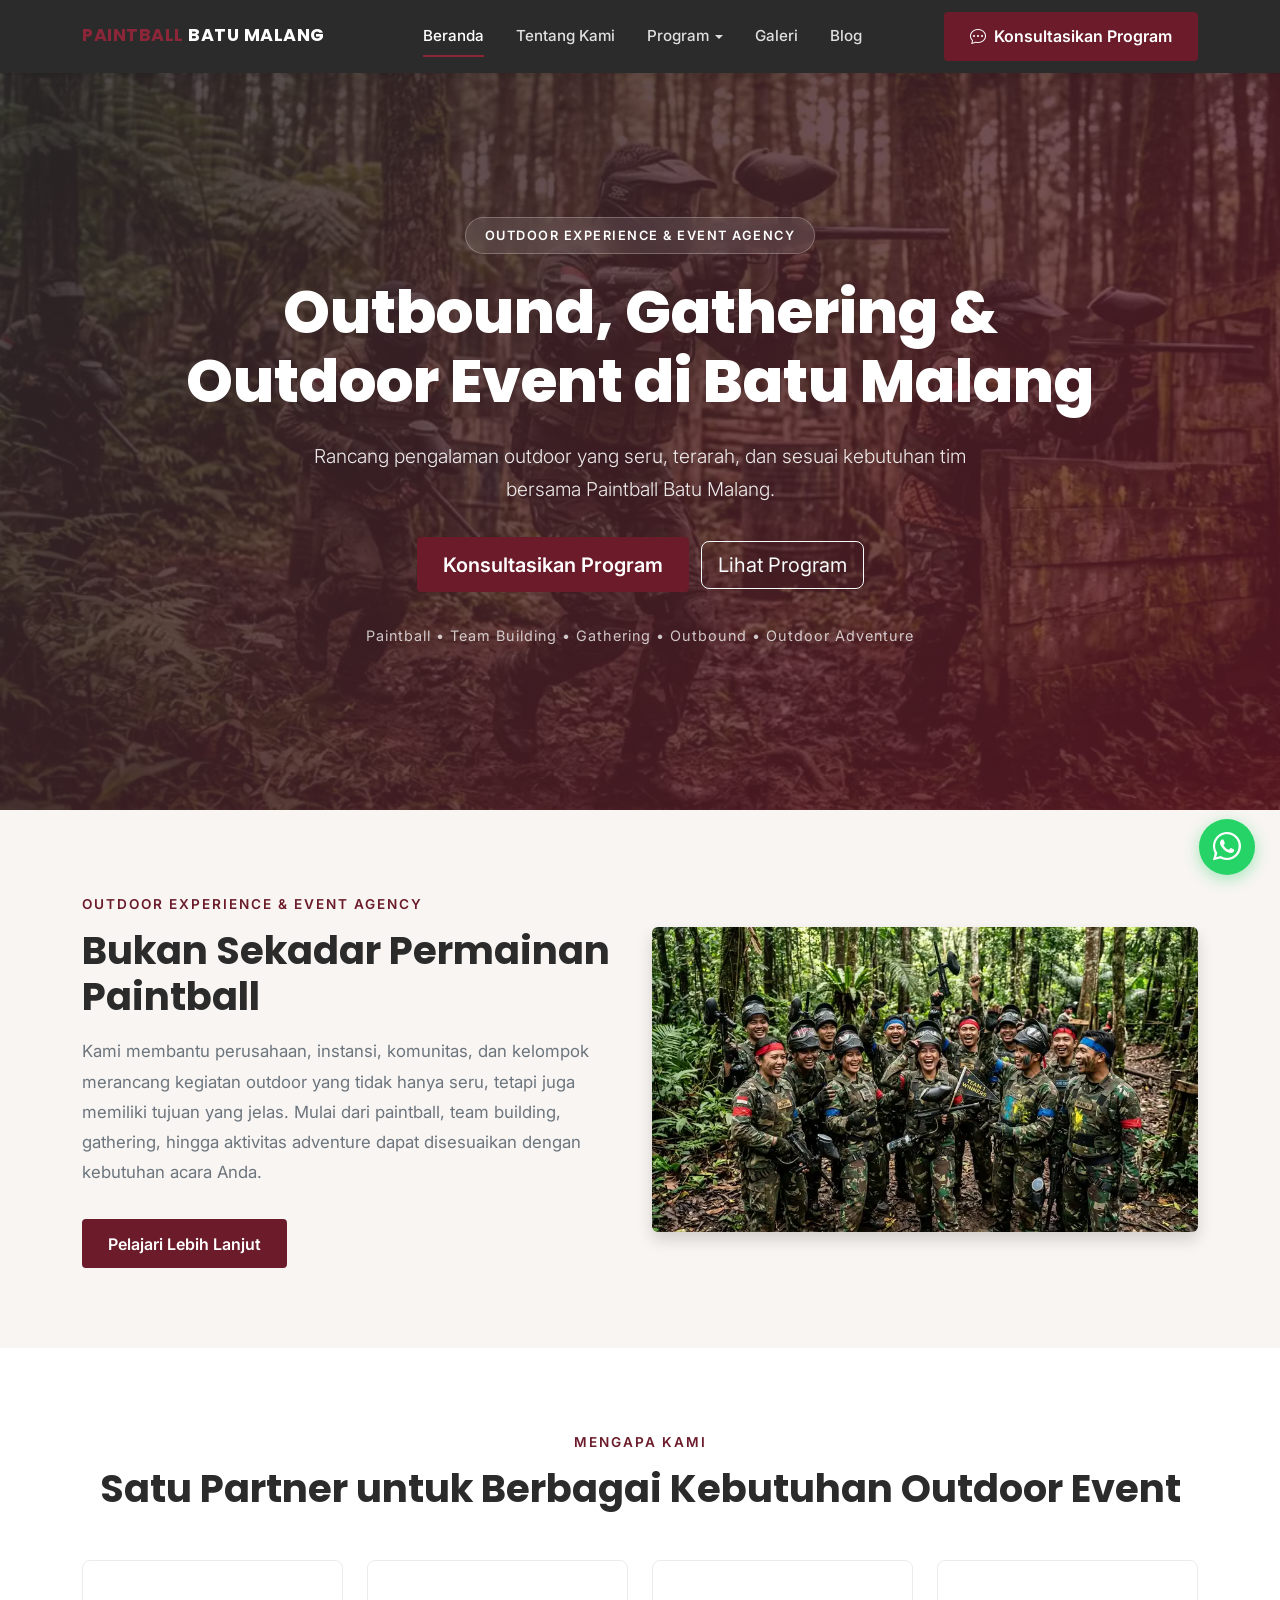
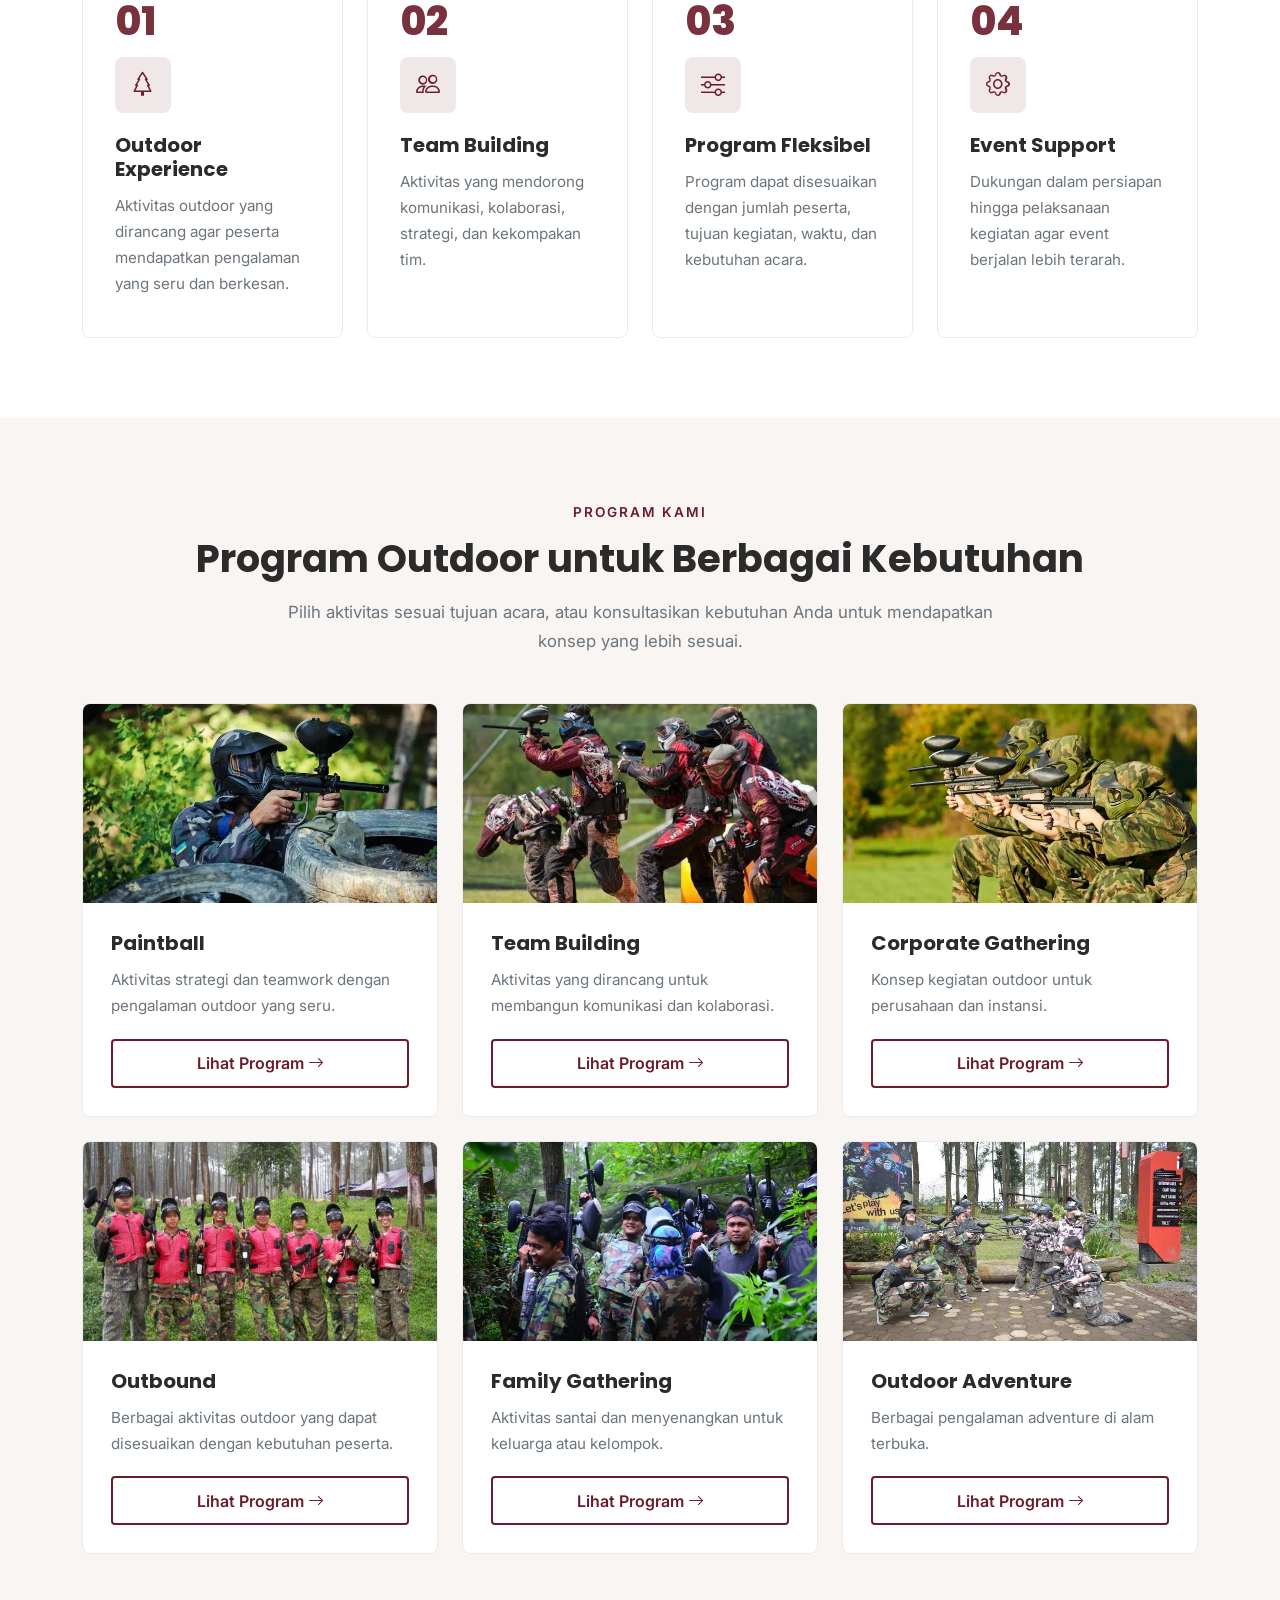
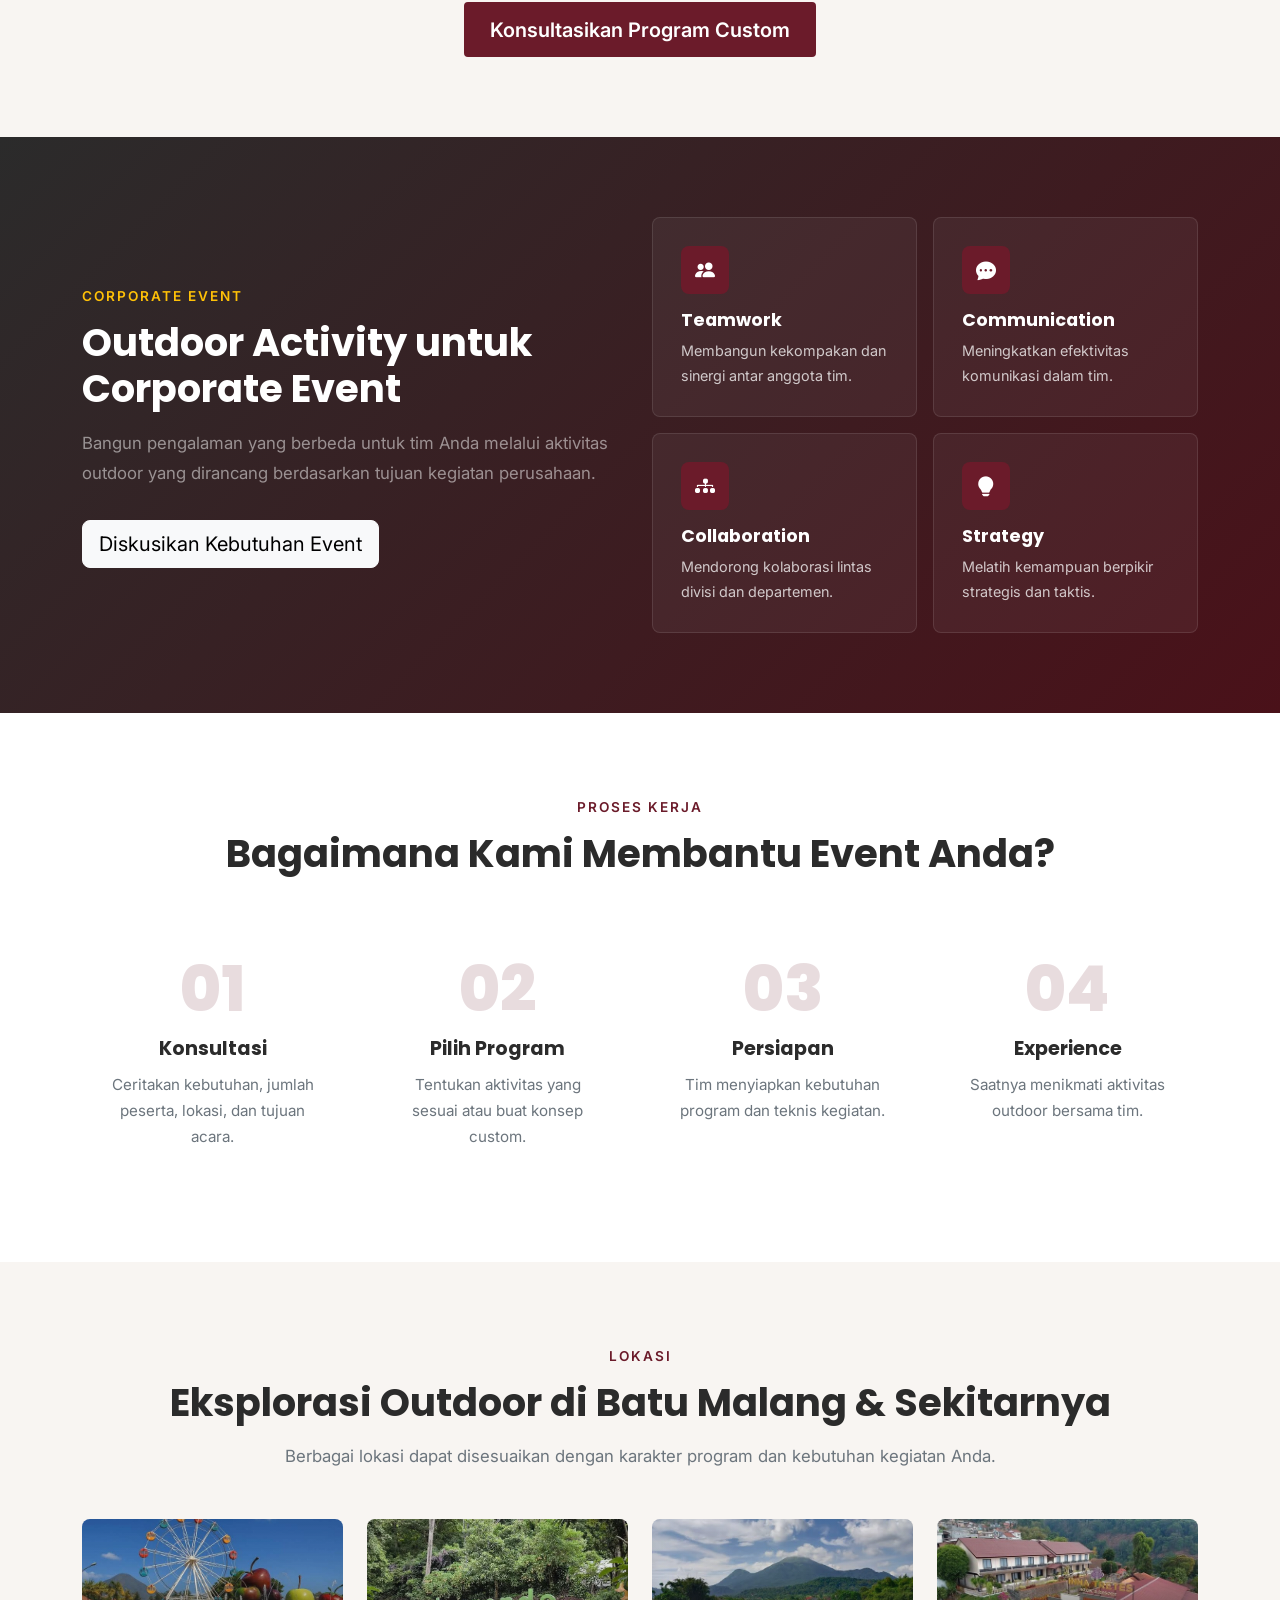
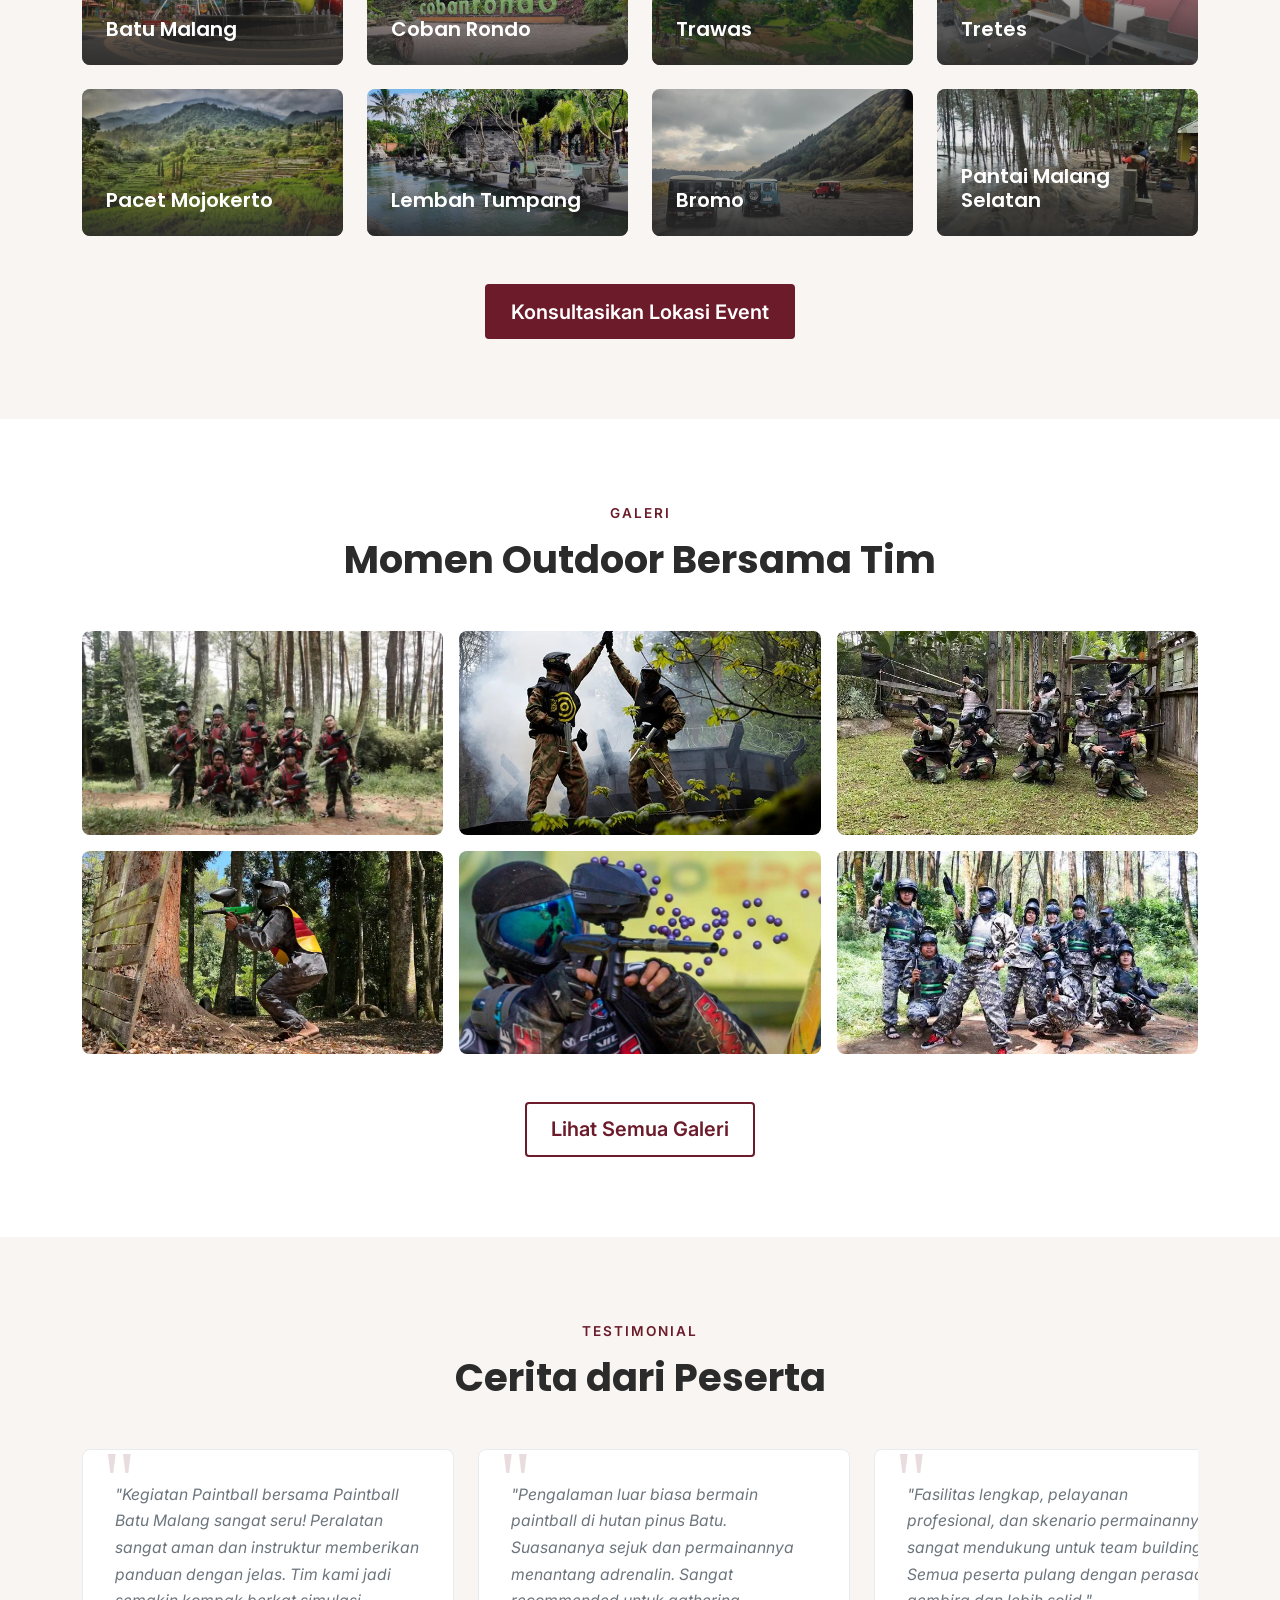
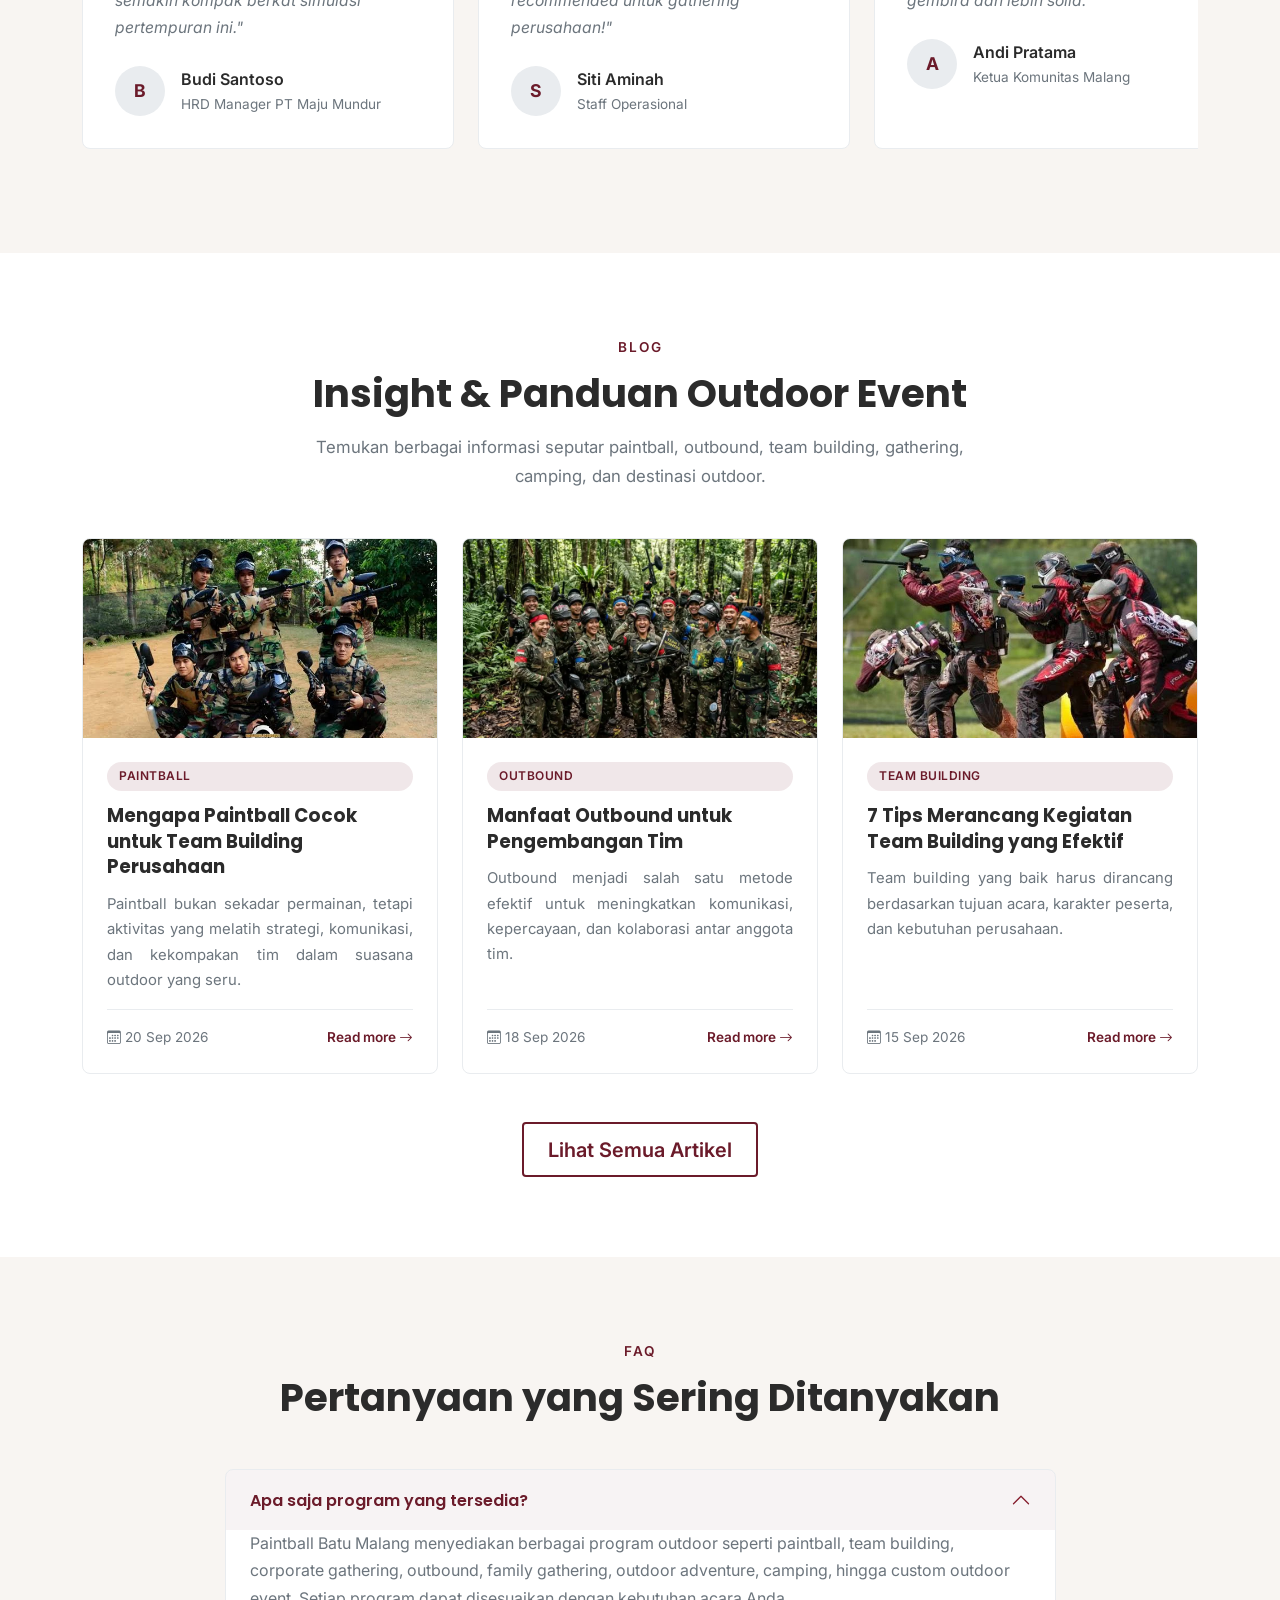
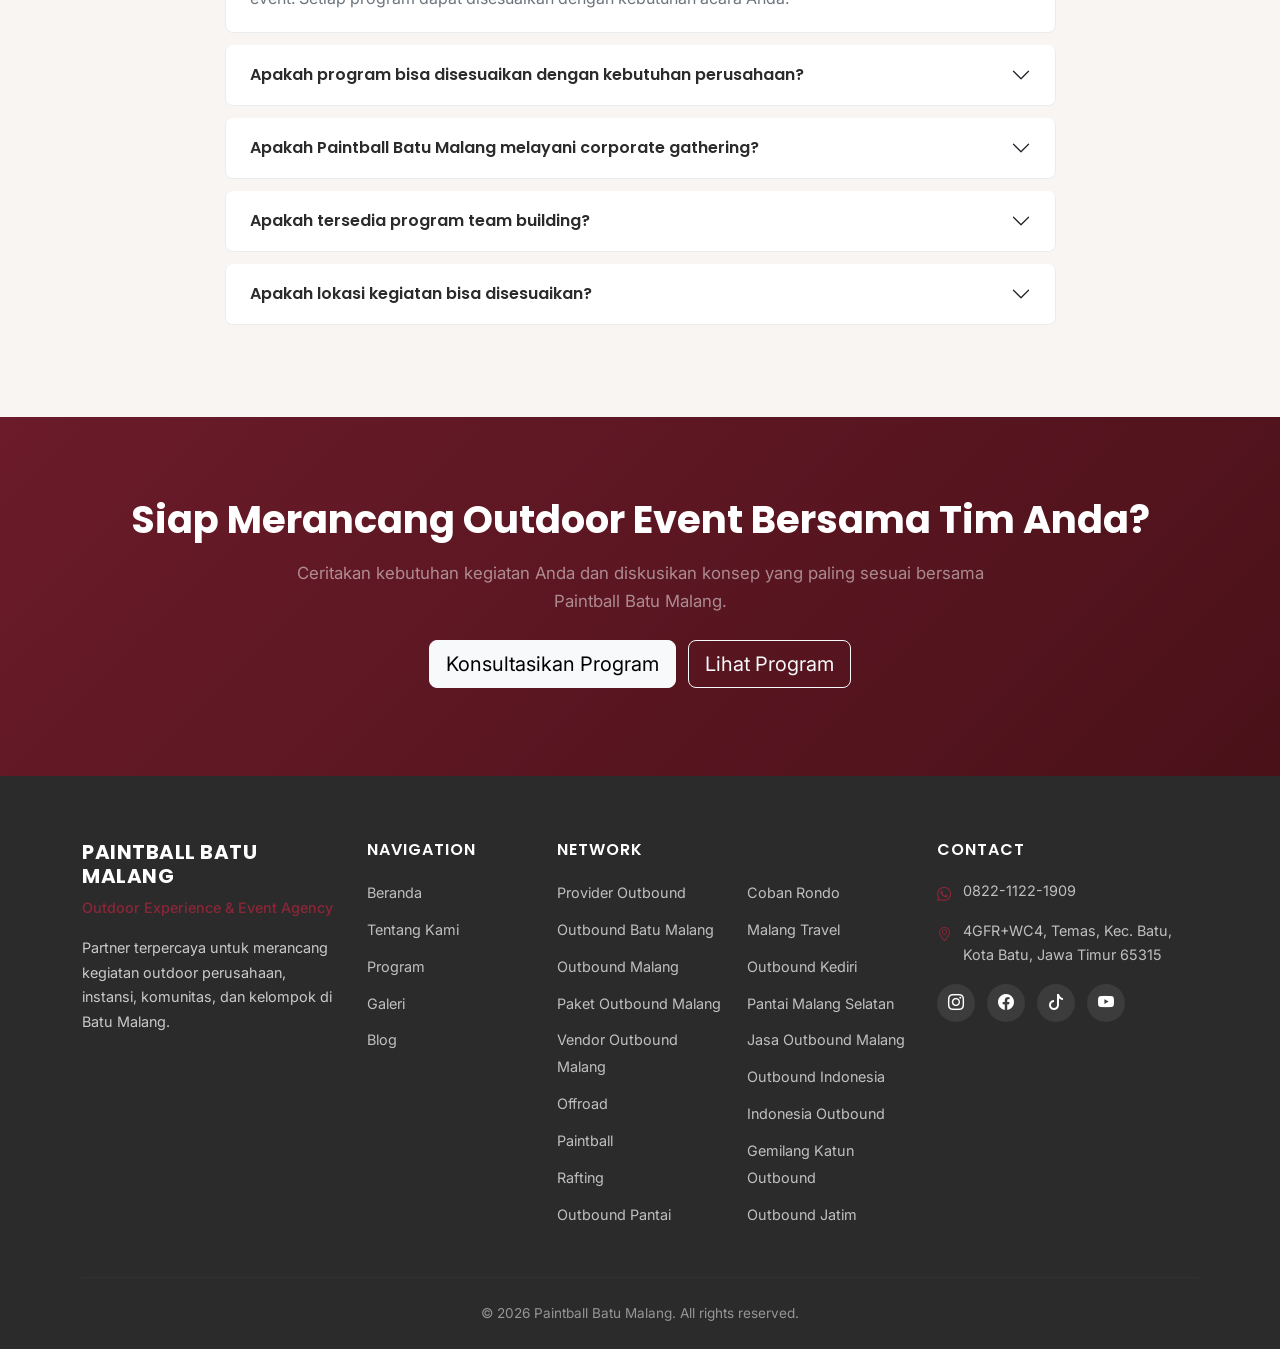
==== commit 63f9bcde: "Add files via upload" ====
--- a/index.html
+++ b/index.html
@@ -71,6 +71,7 @@
     "image": "https://paintballbatumalang.web.id/assets/img/hero-paintball.webp",
     "telephone": "+6282211221909",
     "url": "https://paintballbatumalang.web.id",
+    "priceRange": "Rp",
     "address": {
         "@type": "PostalAddress",
         "streetAddress": "4GFR+WC4, Temas",
@@ -341,7 +342,7 @@
     <footer class="footer">
         <div class="container">
             <div class="row g-4">
-                <div class="col-lg-4 col-md-6">
+                <div class="col-lg-3 col-md-6">
                     <h5 class="footer-brand">PAINTBALL BATU MALANG</h5>
                     <p class="footer-tagline">Outdoor Experience & Event Agency</p>
                     <p class="footer-desc">Partner terpercaya untuk merancang kegiatan outdoor perusahaan, instansi,
@@ -357,16 +358,36 @@
                         <li><a href="blog.html">Blog</a></li>
                     </ul>
                 </div>
-                <div class="col-lg-3 col-md-6">
+                <div class="col-lg-4 col-md-6">
                     <h6 class="footer-title">Network</h6>
-                    <ul class="footer-links">
-                        <li><a href="program/paintball.html">Paintball</a></li>
-                        <li><a href="program/team-building.html">Team Building</a></li>
-                        <li><a href="program/corporate-gathering.html">Corporate Gathering</a></li>
-                        <li><a href="program/outbound.html">Outbound</a></li>
-                        <li><a href="program/family-gathering.html">Family Gathering</a></li>
-                        <li><a href="program/outdoor-adventure.html">Outdoor Adventure</a></li>
-                    </ul>
+                    <div class="row">
+                        <div class="col-12 col-sm-6">
+                            <ul class="footer-links mb-0">
+                                <li><a href="https://provideroutbound.web.id" target="_blank" rel="noopener">Provider Outbound</a></li>
+                                <li><a href="https://outboundbatumalang.web.id" target="_blank" rel="noopener">Outbound Batu Malang</a></li>
+                                <li><a href="https://outboundmalang.web.id" target="_blank" rel="noopener">Outbound Malang</a></li>
+                                <li><a href="https://paketoutboundmalang.web.id" target="_blank" rel="noopener">Paket Outbound Malang</a></li>
+                                <li><a href="https://vendoroutboundmalang.web.id" target="_blank" rel="noopener">Vendor Outbound Malang</a></li>
+                                <li><a href="https://offroad.web.id" target="_blank" rel="noopener">Offroad</a></li>
+                                <li><a href="https://paintball.web.id" target="_blank" rel="noopener">Paintball</a></li>
+                                <li><a href="https://rafting.web.id" target="_blank" rel="noopener">Rafting</a></li>
+                                <li><a href="https://outboundpantai.web.id" target="_blank" rel="noopener">Outbound Pantai</a></li>
+                            </ul>
+                        </div>
+                        <div class="col-12 col-sm-6">
+                            <ul class="footer-links">
+                                <li><a href="https://cobanrondo.web.id" target="_blank" rel="noopener">Coban Rondo</a></li>
+                                <li><a href="https://malangtraveler.web.id" target="_blank" rel="noopener">Malang Travel</a></li>
+                                <li><a href="https://outboundkediri.web.id" target="_blank" rel="noopener">Outbound Kediri</a></li>
+                                <li><a href="https://pantaimalangselatan.web.id" target="_blank" rel="noopener">Pantai Malang Selatan</a></li>
+                                <li><a href="https://jasaoutboundmalang.web.id" target="_blank" rel="noopener">Jasa Outbound Malang</a></li>
+                                <li><a href="https://outboundindonesia.web.id" target="_blank" rel="noopener">Outbound Indonesia</a></li>
+                                <li><a href="https://indonesiaoutbound.web.id" target="_blank" rel="noopener">Indonesia Outbound</a></li>
+                                <li><a href="https://gemilangkatunoutbound.web.id" target="_blank" rel="noopener">Gemilang Katun Outbound</a></li>
+                                <li><a href="https://outboundjatim.web.id" target="_blank" rel="noopener">Outbound Jatim</a></li>
+                            </ul>
+                        </div>
+                    </div>
                 </div>
                 <div class="col-lg-3 col-md-6">
                     <h6 class="footer-title">Contact</h6>
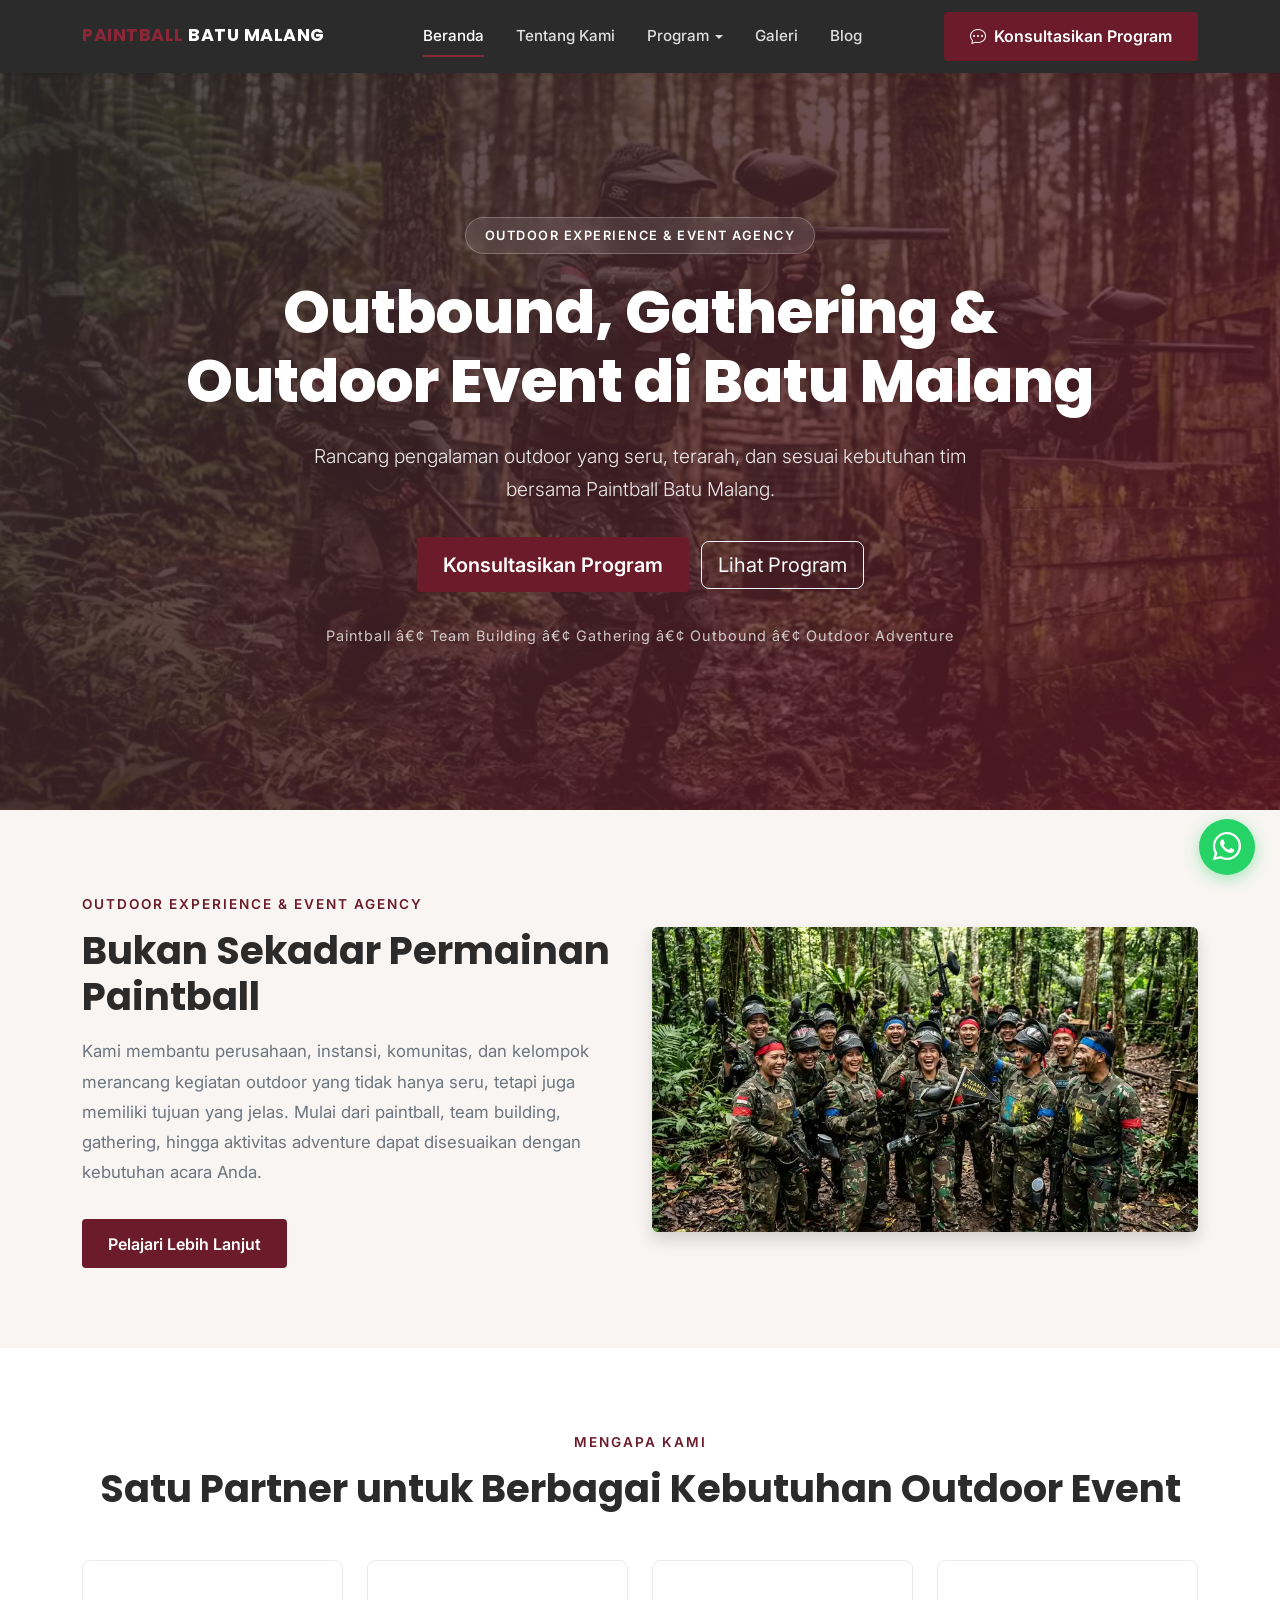
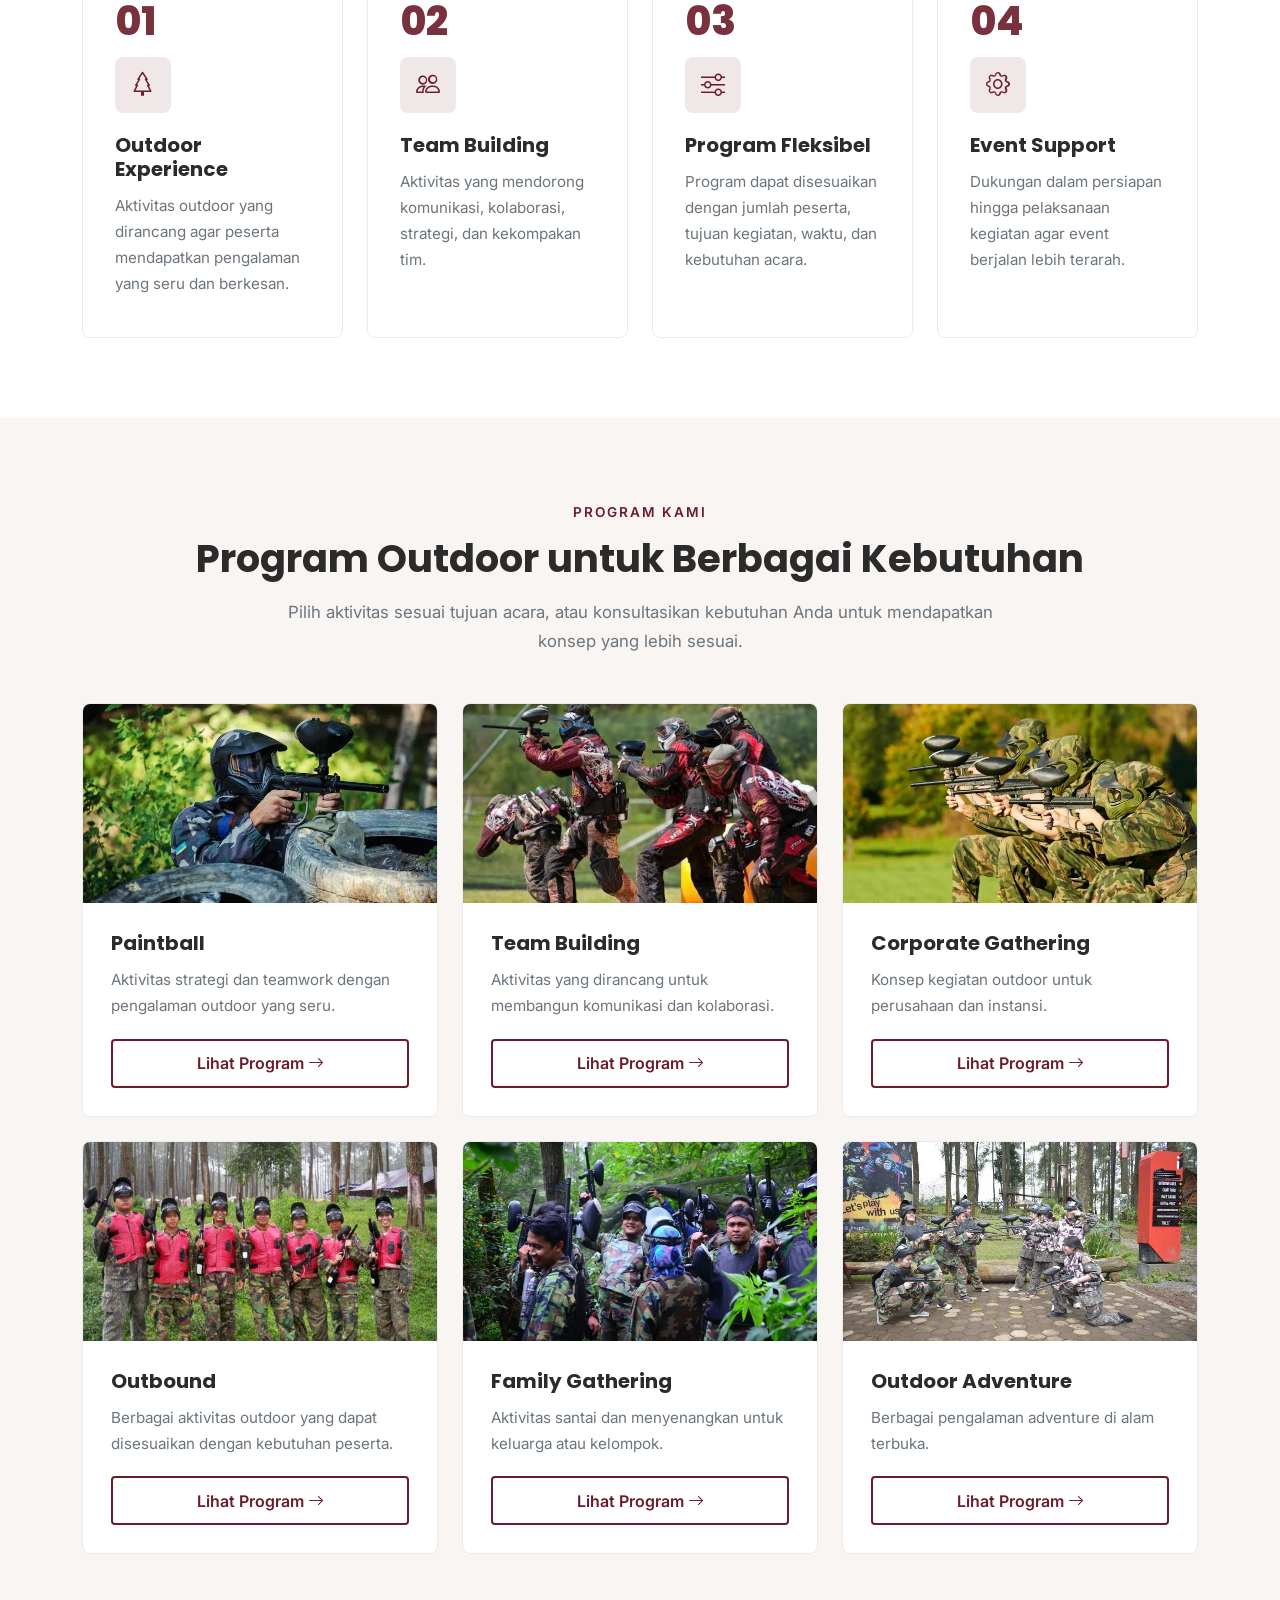
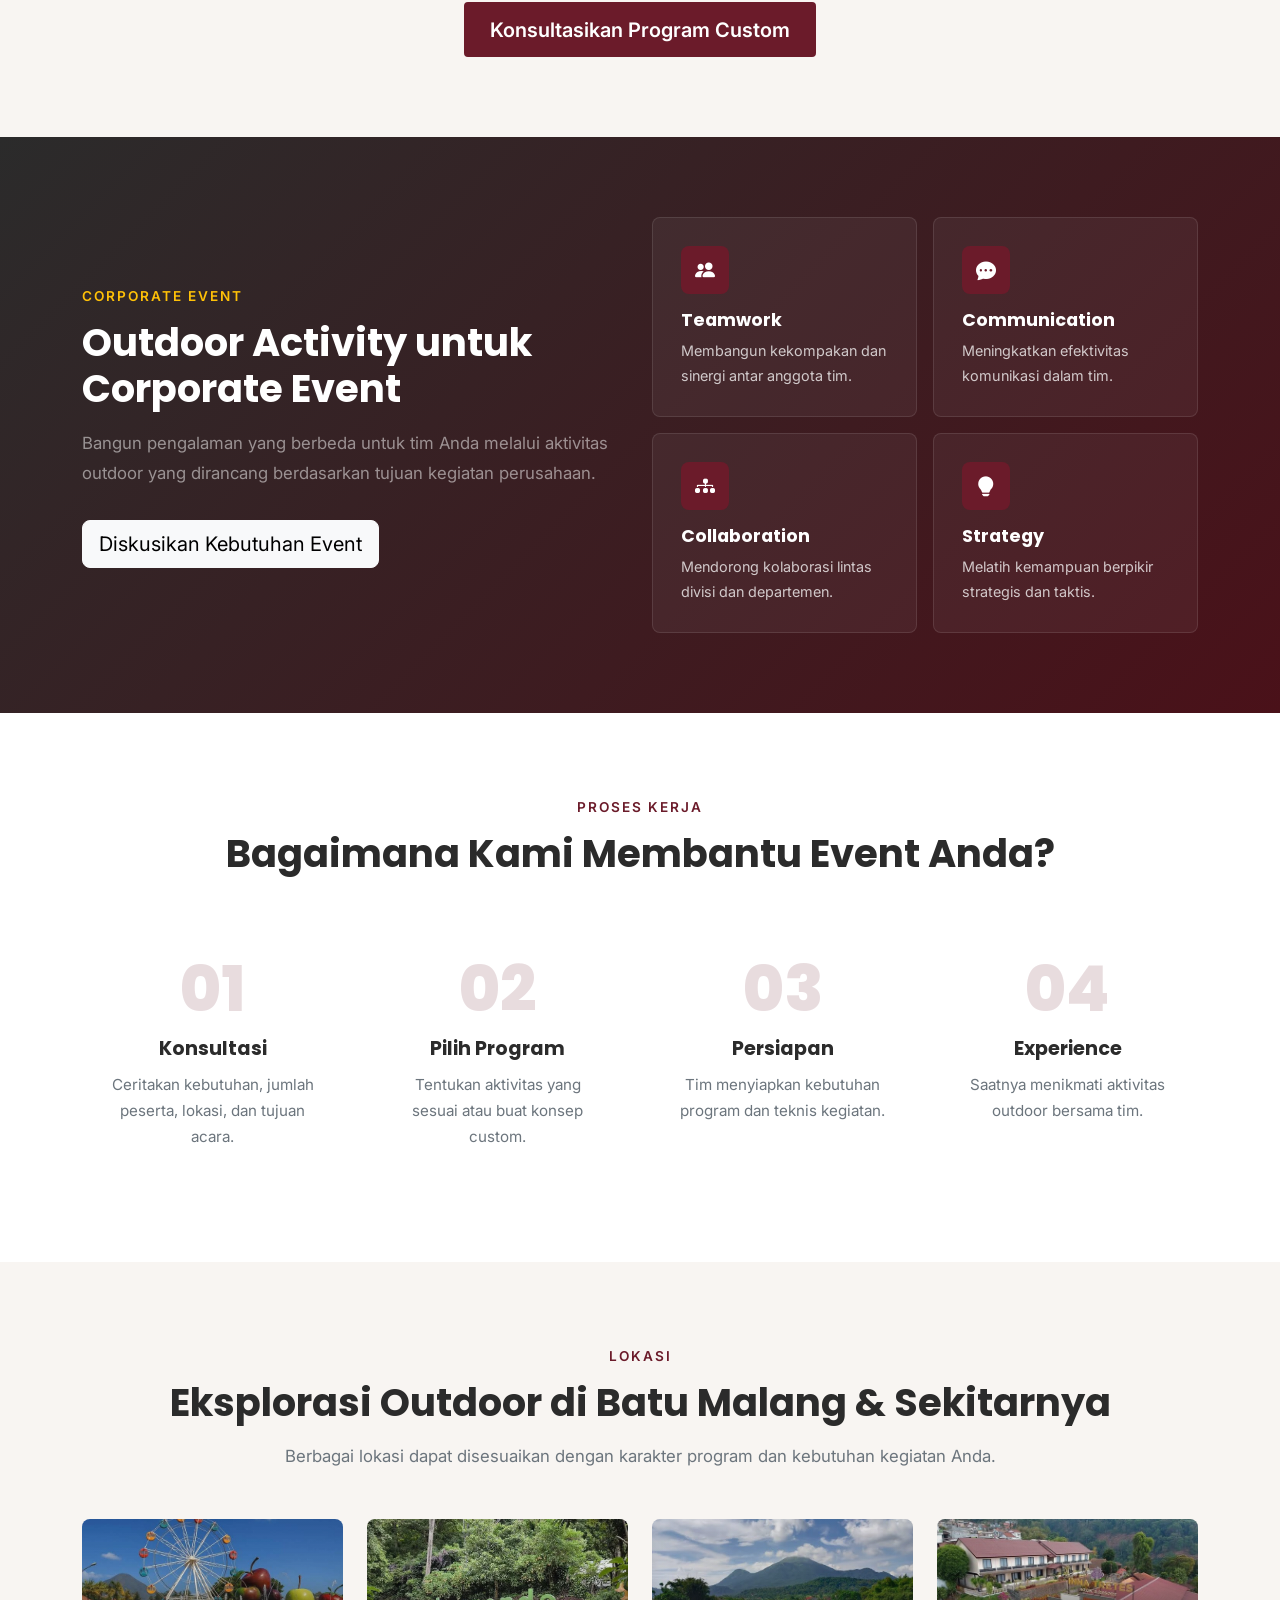
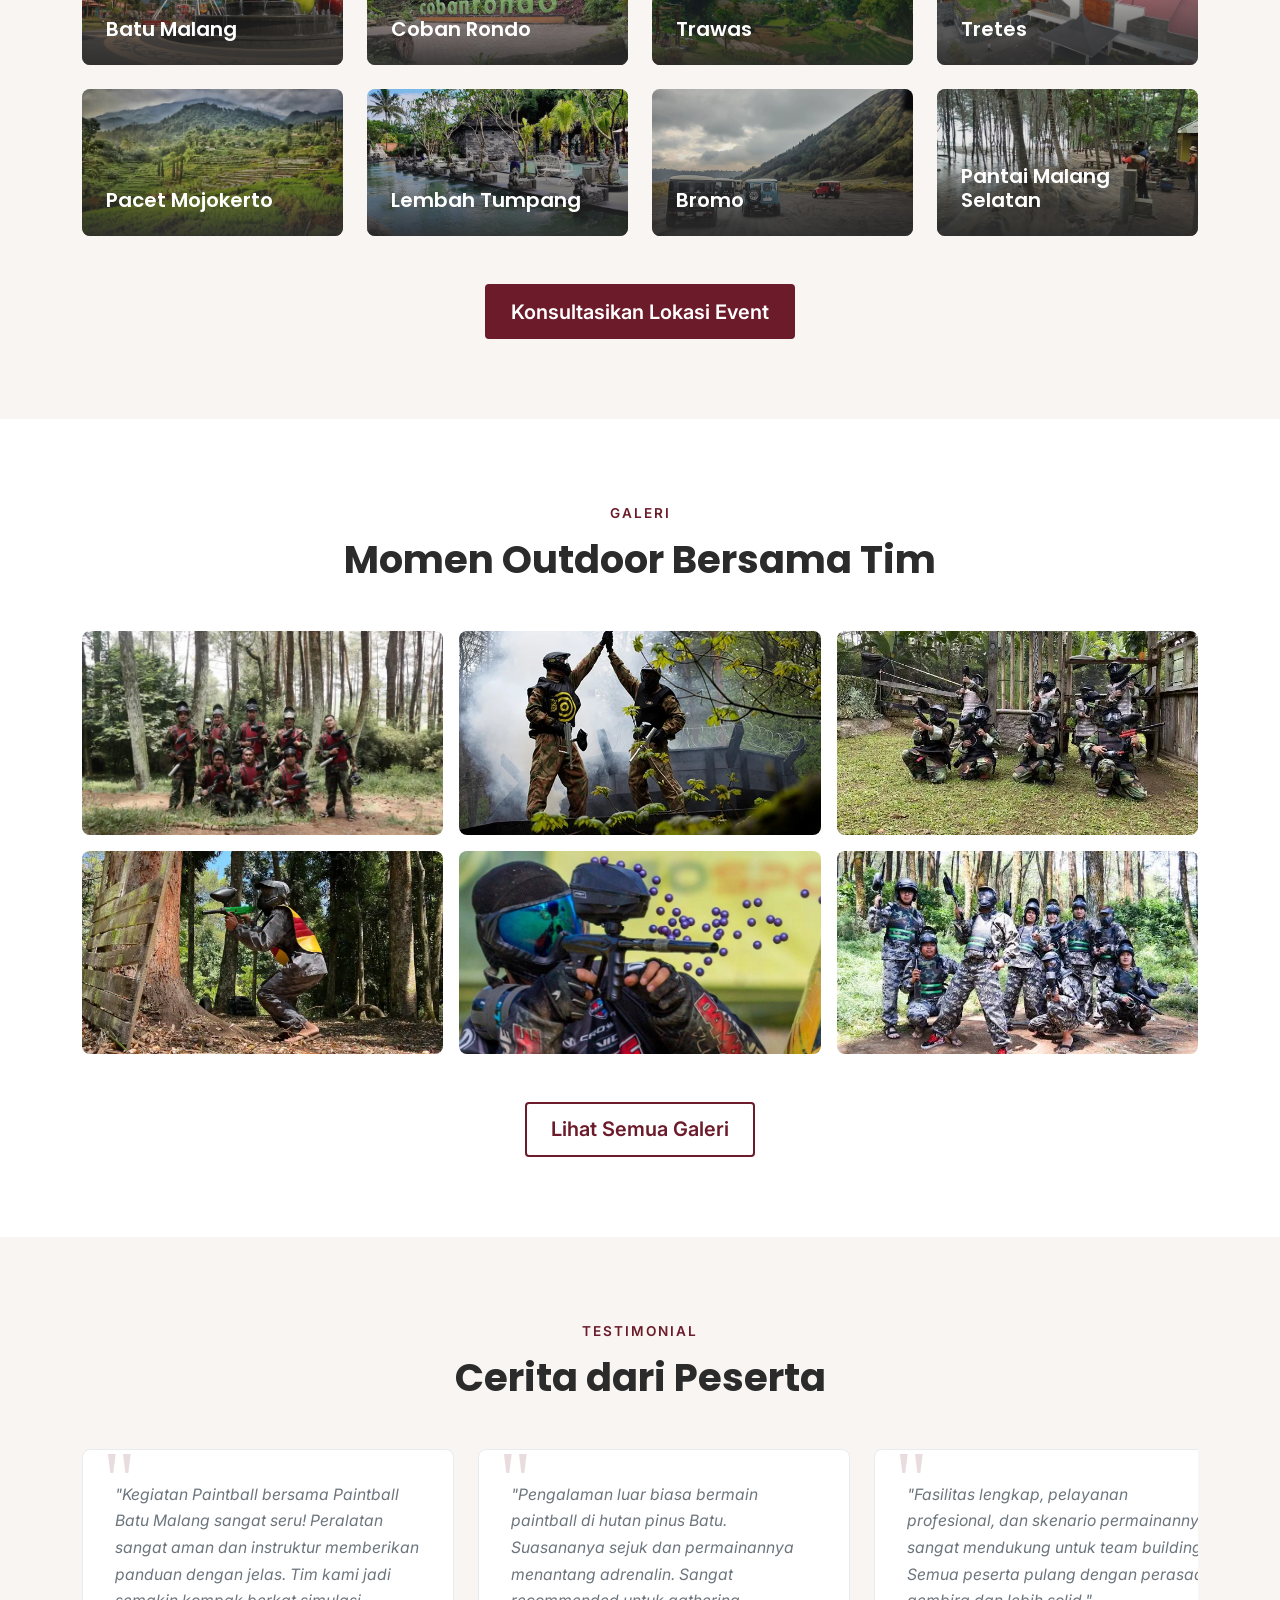
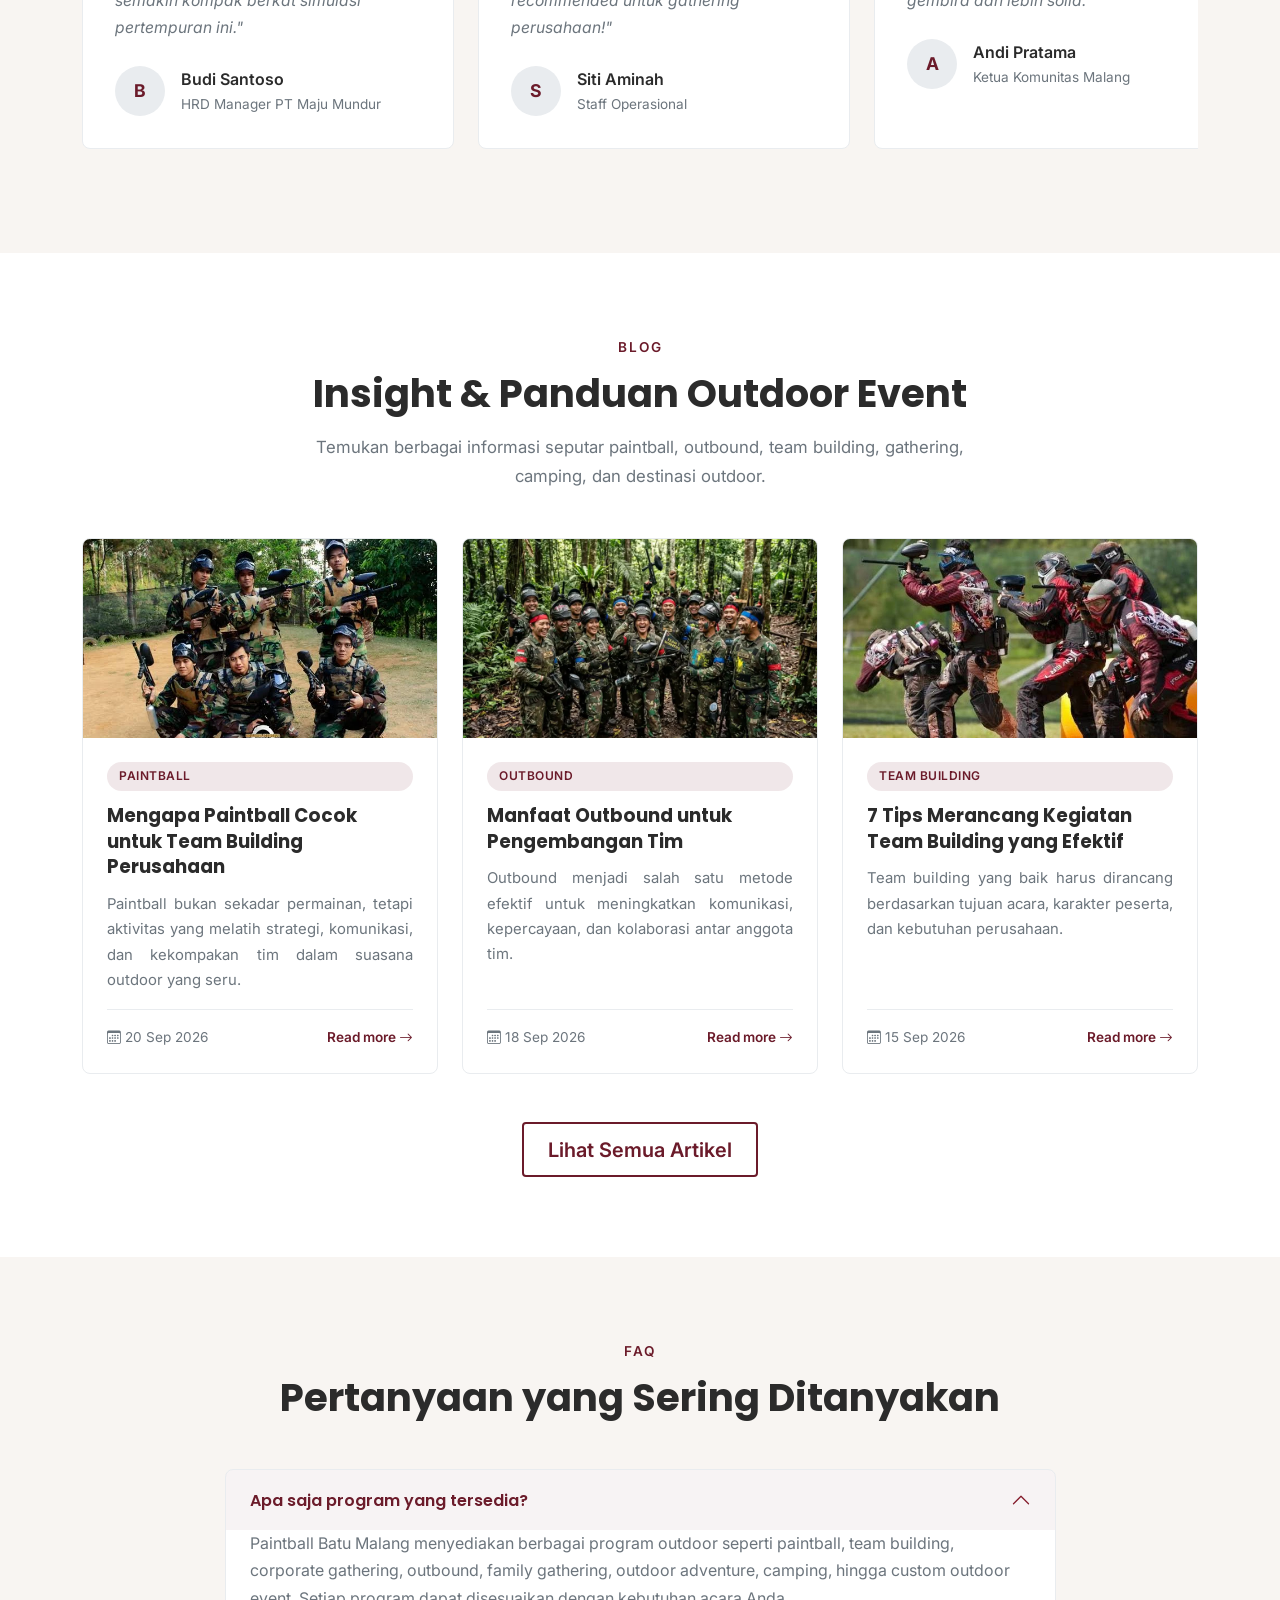
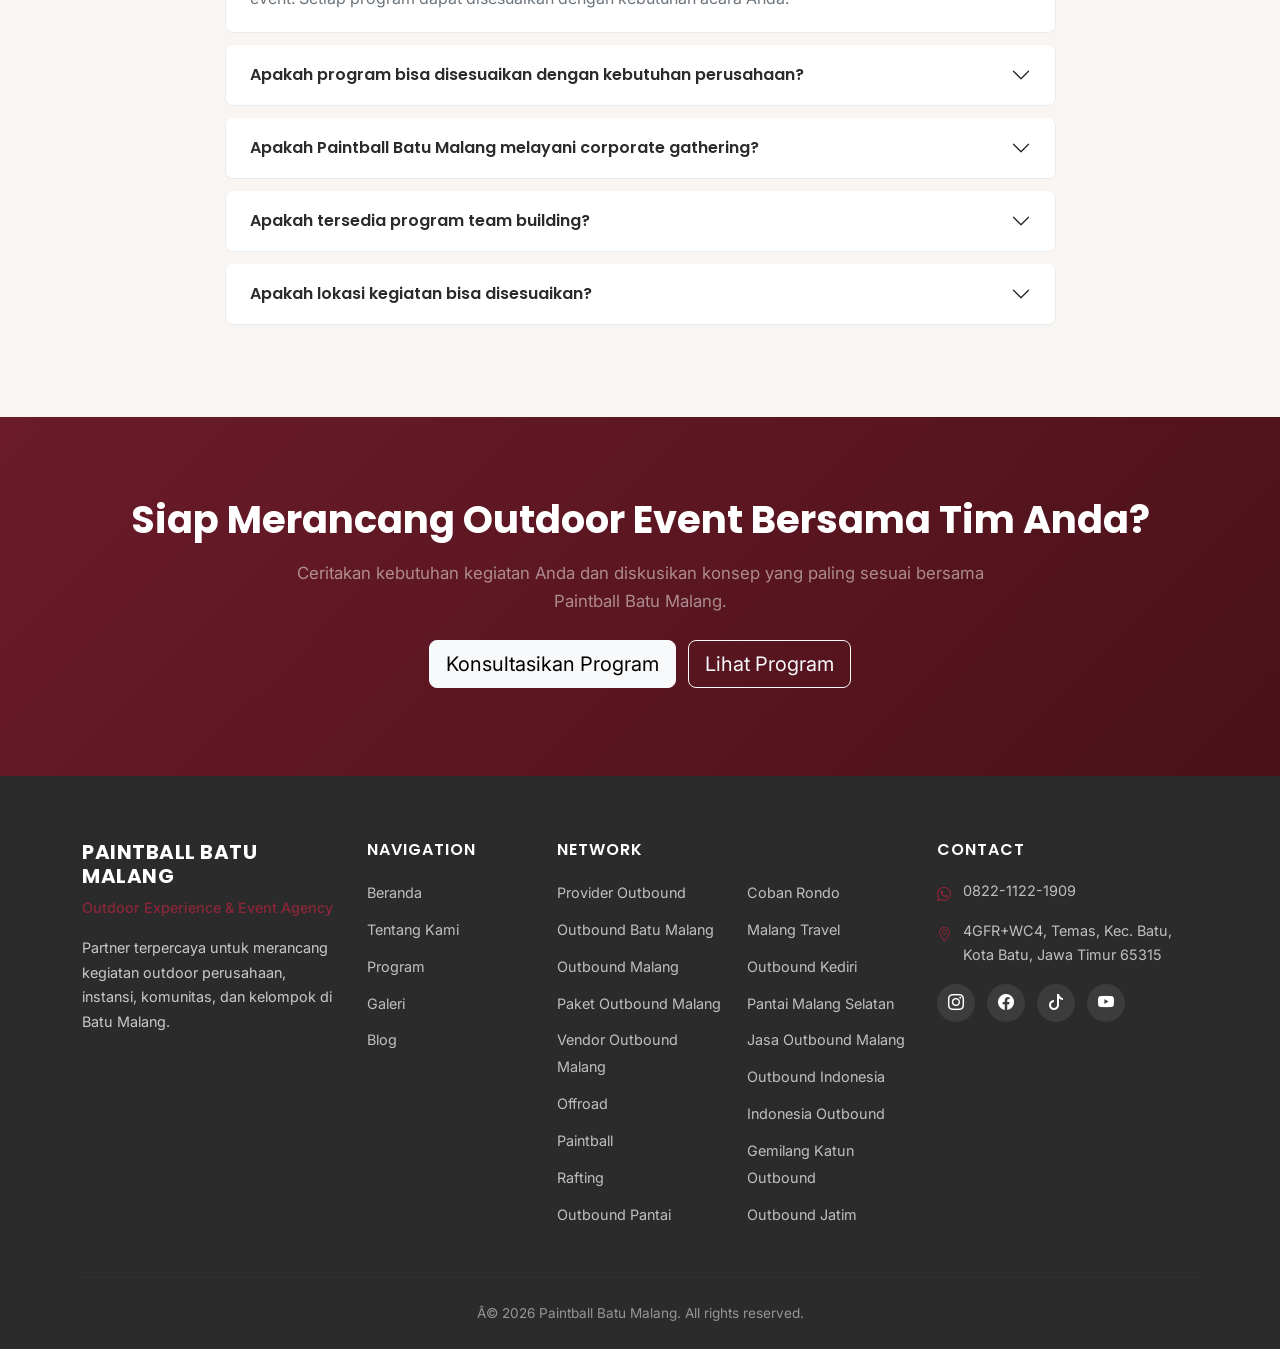
==== commit f6d17995: "Add files via upload" ====
--- a/index.html
+++ b/index.html
@@ -1,4 +1,4 @@
-<!DOCTYPE html>
+﻿<!DOCTYPE html>
 <html lang="id">
 
 <head>
@@ -41,6 +41,9 @@
     <link rel="preconnect" href="https://fonts.googleapis.com">
     <link rel="preconnect" href="https://fonts.gstatic.com" crossorigin>
 
+    <!-- Preload LCP Image -->
+    <link rel="preload" href="assets/img/hero-paintball.webp" as="image">
+
     <!-- CSS -->
     <link href="https://cdn.jsdelivr.net/npm/bootstrap@5.3.2/dist/css/bootstrap.min.css" rel="stylesheet">
     <link rel="stylesheet" href="https://cdn.jsdelivr.net/npm/bootstrap-icons@1.11.1/font/bootstrap-icons.css">
@@ -114,8 +117,7 @@
         <div class="container">
             <a class="navbar-brand fw-bold" href="index.html"><span class="brand-accent">PAINTBALL</span> BATU
                 MALANG</a>
-            <button class="navbar-toggler" type="button" data-bs-toggle="collapse" data-bs-target="#navbarNav"><span
-                    class="navbar-toggler-icon"></span></button>
+            <button class="navbar-toggler" type="button" data-bs-toggle="collapse" data-bs-target="#navbarNav" aria-label="Toggle navigation"><span class="navbar-toggler-icon"></span></button>
             <div class="collapse navbar-collapse" id="navbarNav">
                 <ul class="navbar-nav mx-auto">
                     <li class="nav-item"><a class="nav-link active" href="index.html">Beranda</a></li>
@@ -169,7 +171,7 @@
                                 Program</a>
                             <a href="program.html" class="btn btn-outline-light btn-lg mb-2">Lihat Program</a>
                         </div>
-                        <p class="hero-tags mt-4">Paintball • Team Building • Gathering • Outbound • Outdoor Adventure
+                        <p class="hero-tags mt-4">Paintball â€¢ Team Building â€¢ Gathering â€¢ Outbound â€¢ Outdoor Adventure
                         </p>
                     </div>
                 </div>
@@ -185,8 +187,7 @@
                     <h2 class="section-title">Bukan Sekadar Permainan Paintball</h2>
                     
                     <div class="intro-image d-block d-lg-none mb-4">
-                        <img src="assets/img/team-paintball.webp" alt="Paintball team building activity di Batu Malang"
-                            class="img-fluid rounded shadow">
+                        <img src="assets/img/team-paintball.webp" alt="Paintball team building activity di Batu Malang" class="img-fluid rounded shadow" loading="lazy" width="800" height="600">
                     </div>
 
                     <p class="section-text">Kami membantu perusahaan, instansi, komunitas, dan kelompok merancang
@@ -197,8 +198,7 @@
                 </div>
                 <div class="col-lg-6 d-none d-lg-block">
                     <div class="intro-image">
-                        <img src="assets/img/team-paintball.webp" alt="Paintball team building activity di Batu Malang"
-                            class="img-fluid rounded shadow">
+                        <img src="assets/img/team-paintball.webp" alt="Paintball team building activity di Batu Malang" class="img-fluid rounded shadow" loading="lazy" width="800" height="600">
                     </div>
                 </div>
             </div>
@@ -406,7 +406,7 @@
             </div>
             <hr class="footer-divider">
             <div class="text-center">
-                <p class="copyright mb-0">© 2026 Paintball Batu Malang. All rights reserved.</p>
+                <p class="copyright mb-0">Â© 2026 Paintball Batu Malang. All rights reserved.</p>
             </div>
         </div>
     </footer>
@@ -435,4 +435,6 @@
     <script src="assets/js/script.js" defer></script>
 </body>
 
-</html>+</html>
+
+
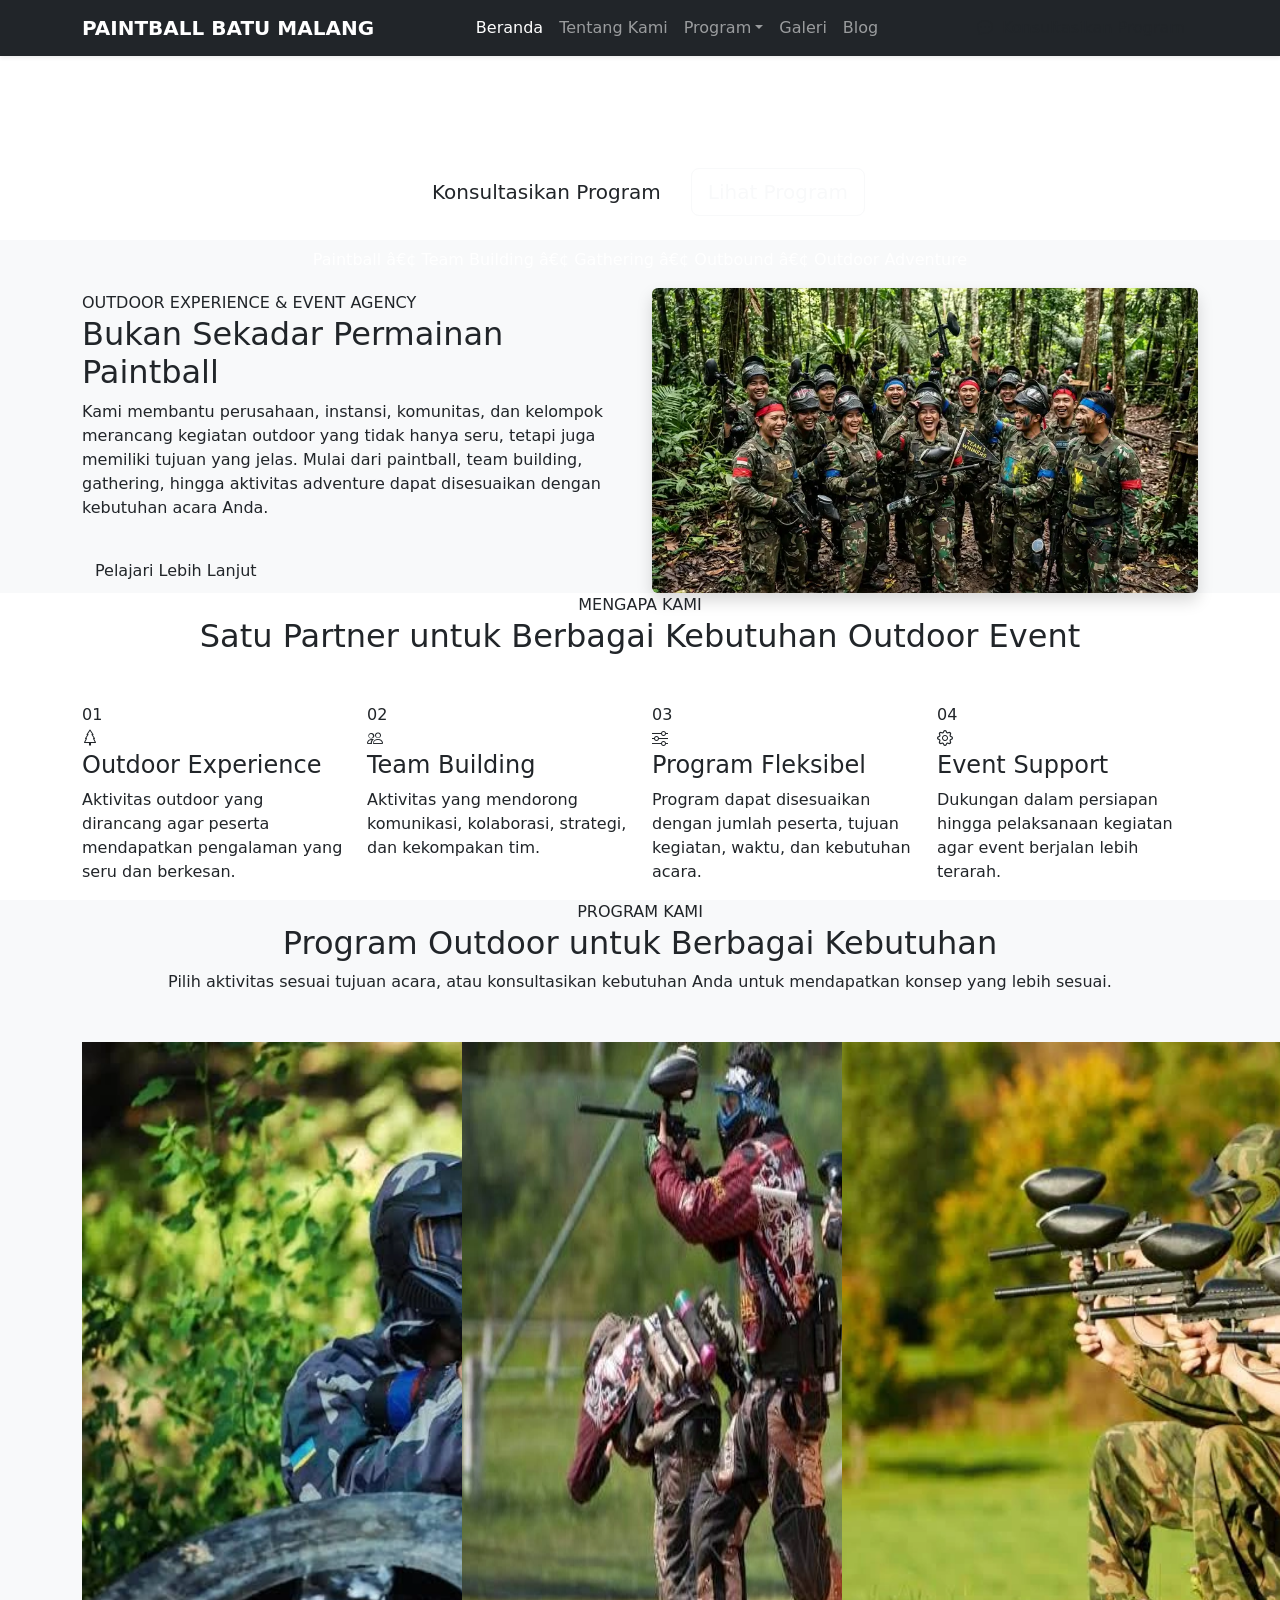
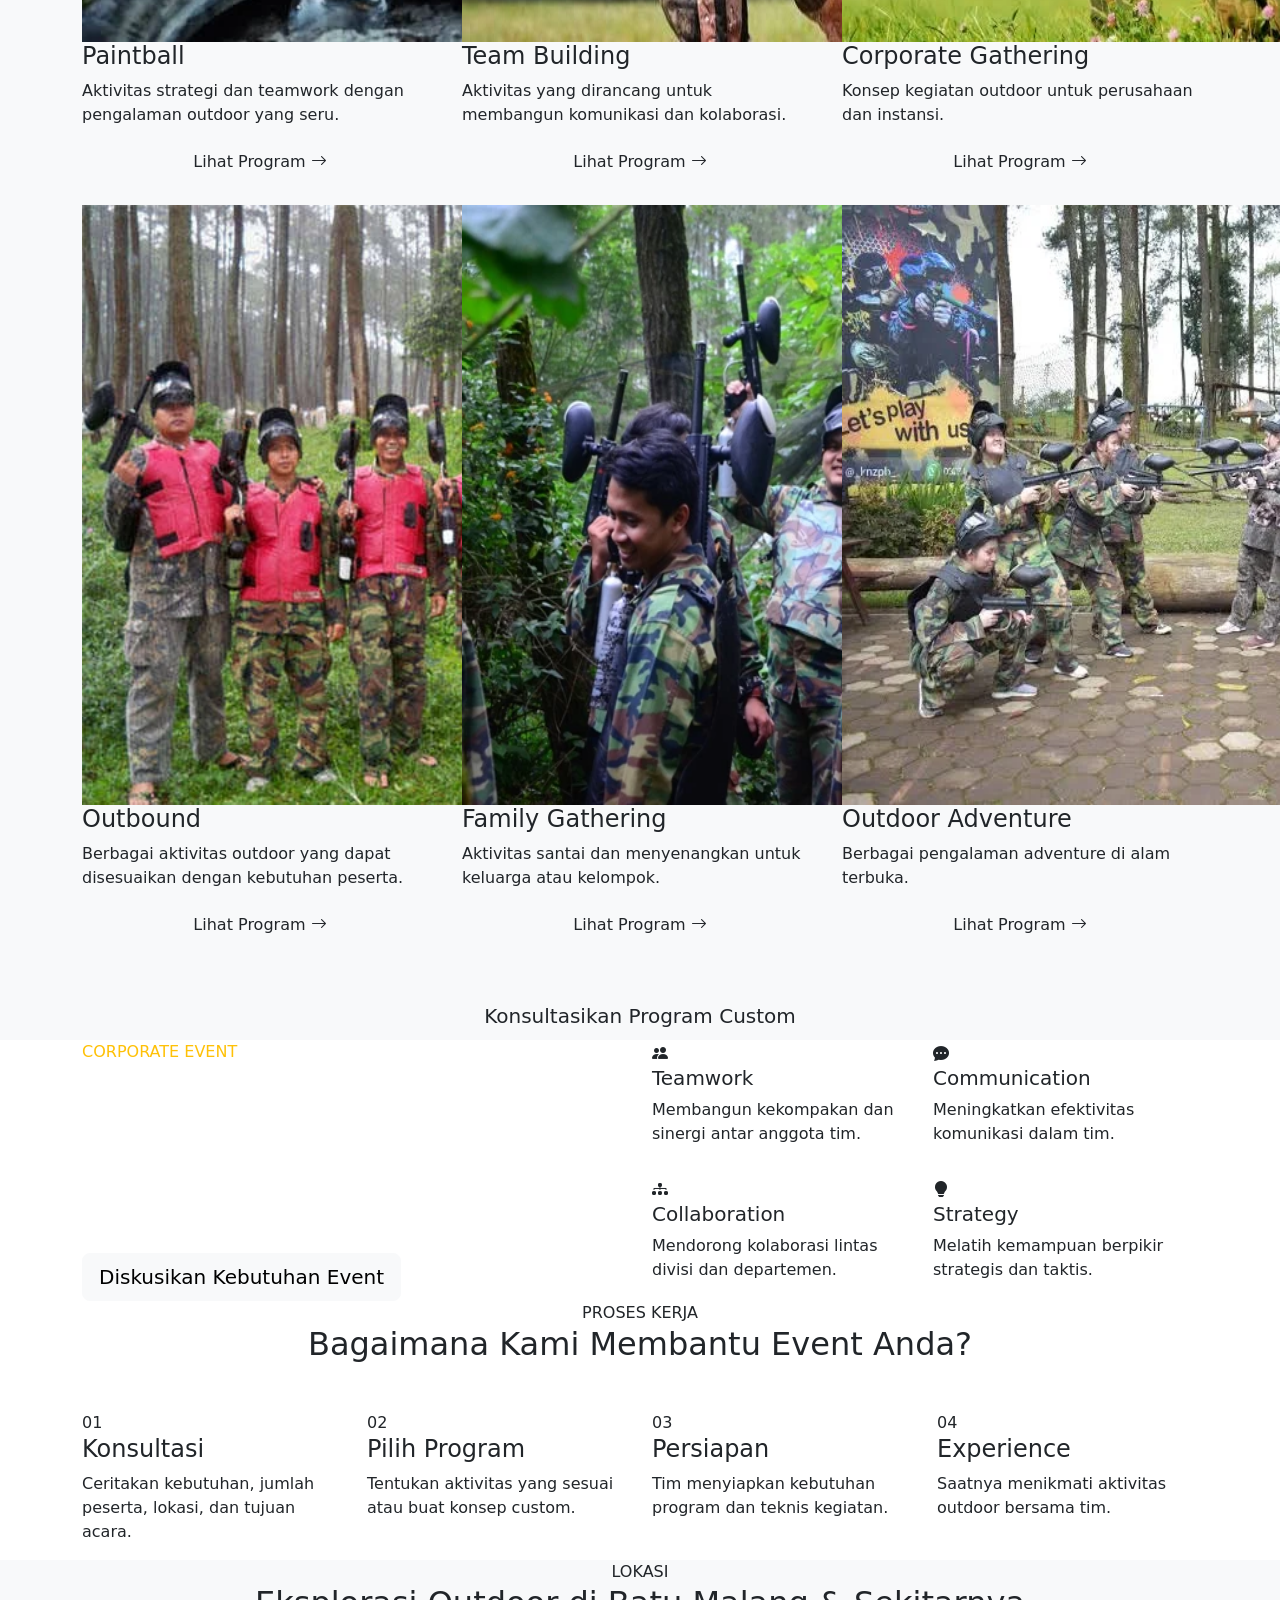
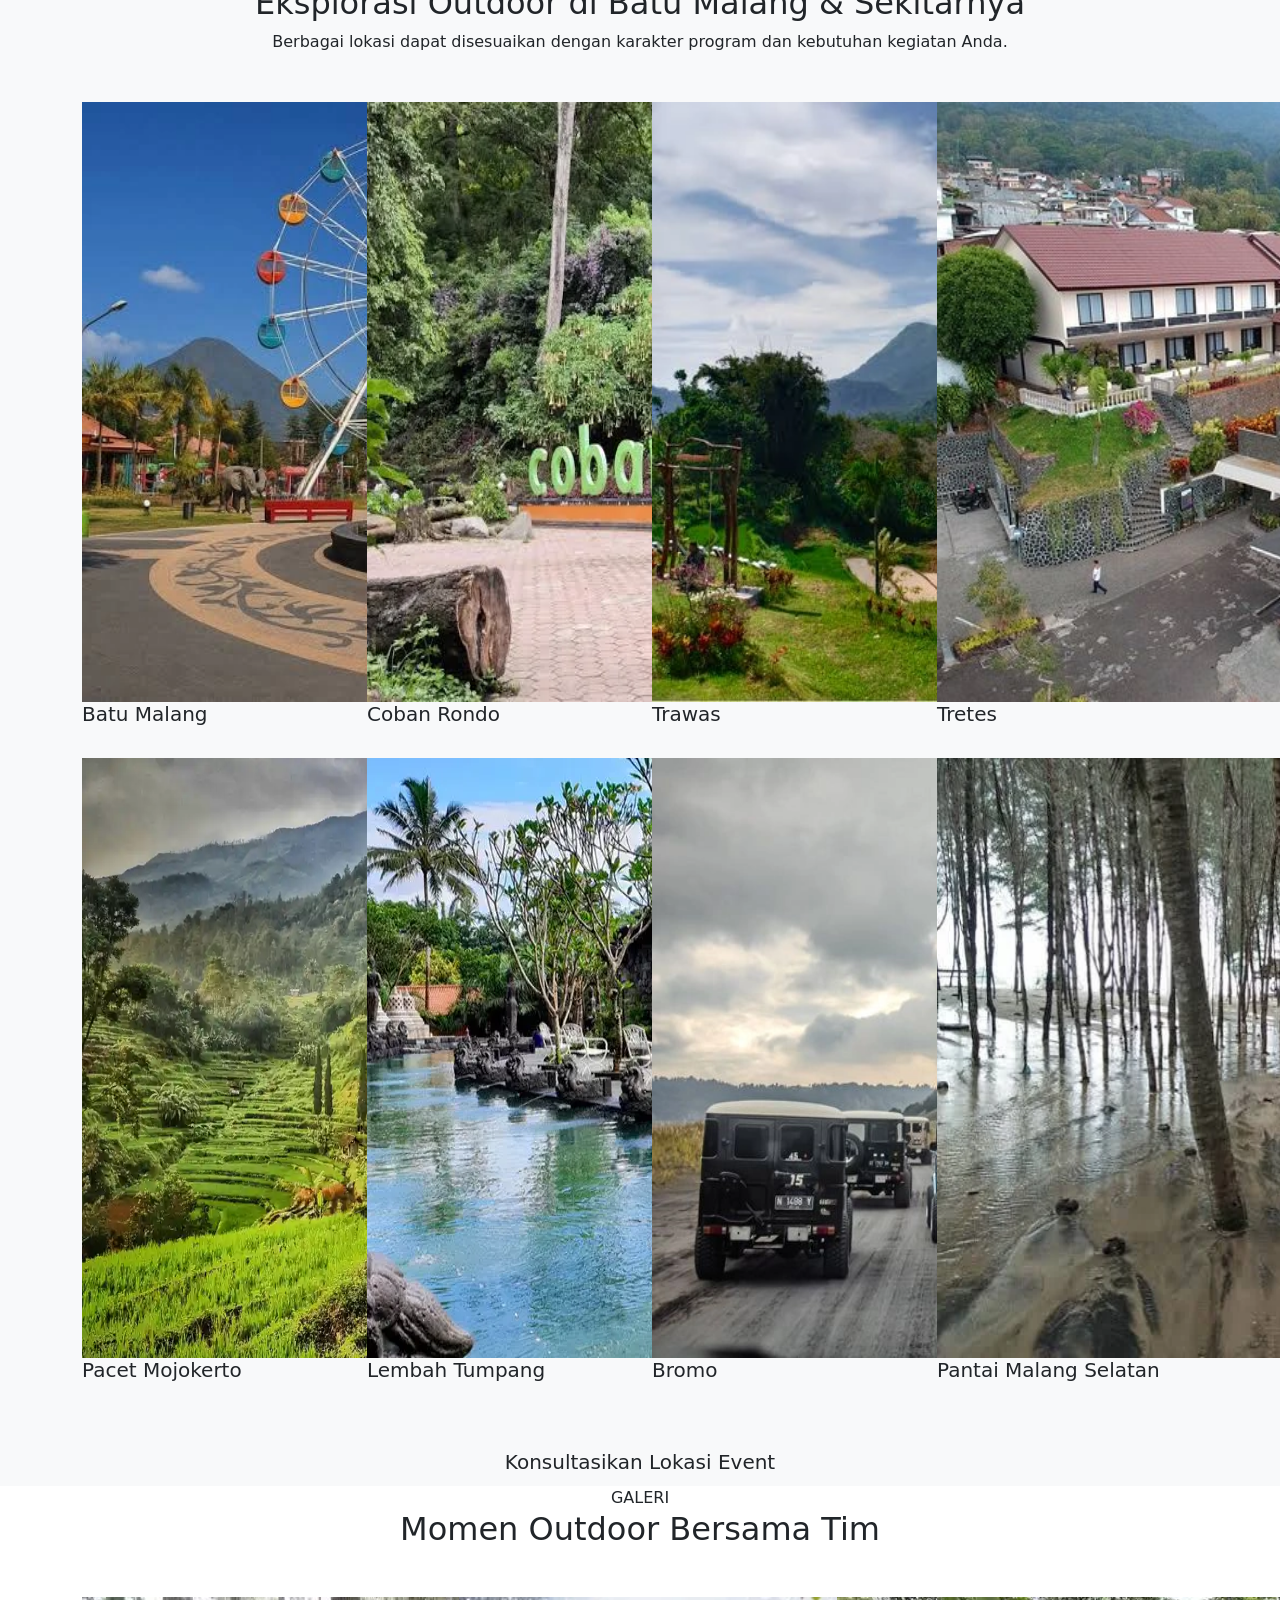
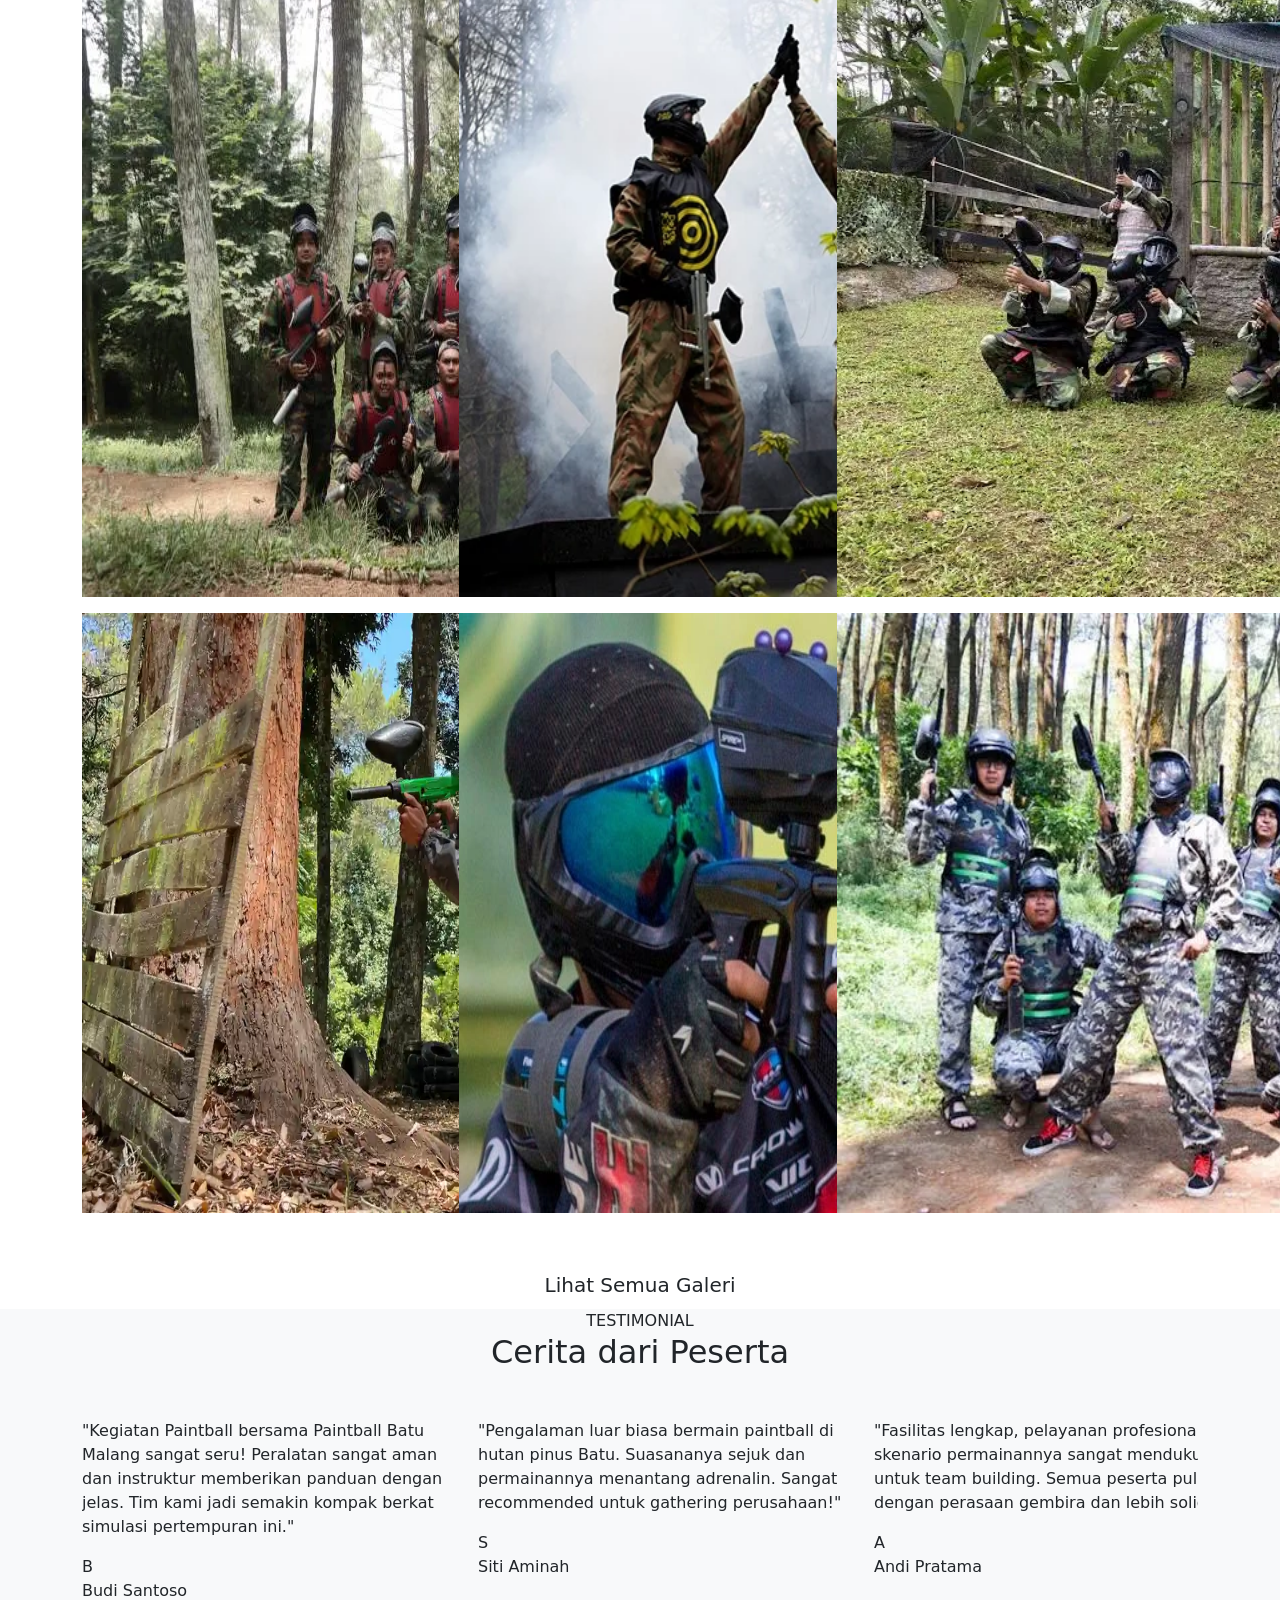
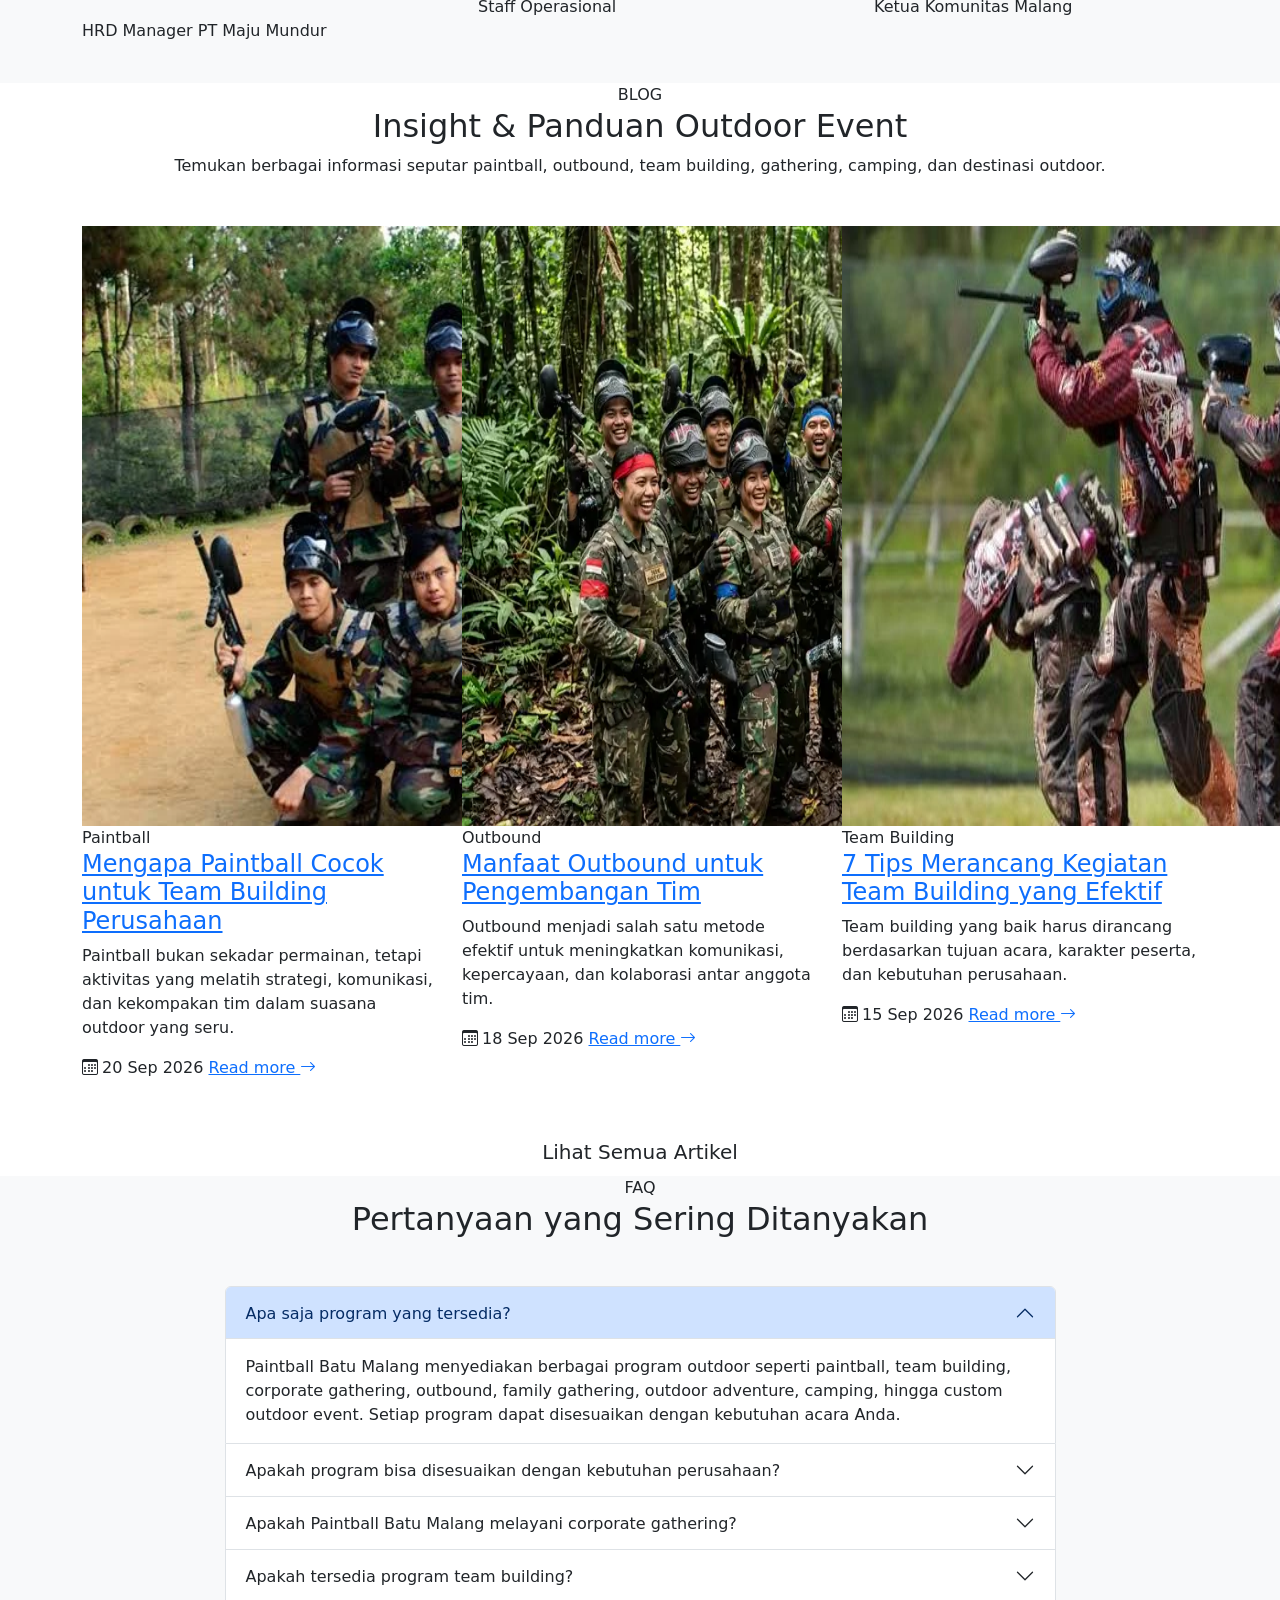
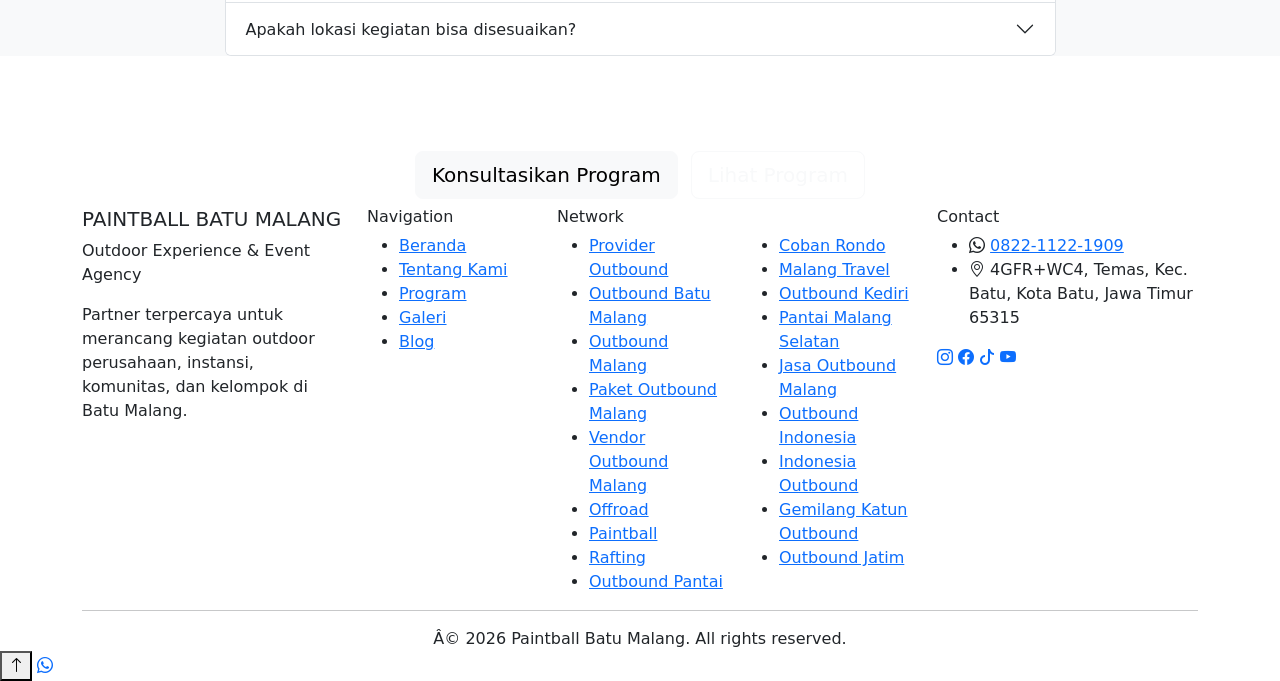
==== commit 9ab35807: "Add files via upload" ====
--- a/index.html
+++ b/index.html
@@ -45,12 +45,12 @@
     <link rel="preload" href="assets/img/hero-paintball.webp" as="image">
 
     <!-- CSS -->
-    <link href="https://cdn.jsdelivr.net/npm/bootstrap@5.3.2/dist/css/bootstrap.min.css" rel="stylesheet">
-    <link rel="stylesheet" href="https://cdn.jsdelivr.net/npm/bootstrap-icons@1.11.1/font/bootstrap-icons.css">
-    <link
-        href="https://fonts.googleapis.com/css2?family=Poppins:wght@400;500;600;700;800&family=Inter:wght@300;400;500;600&display=swap"
-        rel="stylesheet">
-    <link rel="stylesheet" href="assets/css/style.css">
+    <link rel="preload" href="https://cdn.jsdelivr.net/npm/bootstrap@5.3.2/dist/css/bootstrap.min.css" as="style" fetchpriority="high"> <link href="https://cdn.jsdelivr.net/npm/bootstrap@5.3.2/dist/css/bootstrap.min.css" rel="stylesheet">
+    <link rel="preload" href="https://cdn.jsdelivr.net/npm/bootstrap-icons@1.11.1/font/bootstrap-icons.css" as="style" onload="this.onload=null;this.rel='stylesheet'">
+    <noscript><link rel="stylesheet" href="https://cdn.jsdelivr.net/npm/bootstrap-icons@1.11.1/font/bootstrap-icons.css"></noscript>
+    <link rel="preload" href="https://fonts.googleapis.com/css2?family=Poppins:wght@400;500;600;700;800&family=Inter:wght@300;400;500;600&display=swap" as="style" onload="this.onload=null;this.rel='stylesheet'">
+    <noscript><link href="https://fonts.googleapis.com/css2?family=Poppins:wght@400;500;600;700;800&family=Inter:wght@300;400;500;600&display=swap" rel="stylesheet"></noscript>
+    <link rel="preload" href="assets/css/style.min.css" as="style" fetchpriority="high"> <link rel="stylesheet" href="assets/css/style.min.css">
     <!-- JSON-LD Schemas -->
     <script type="application/ld+json">
 {
@@ -438,3 +438,7 @@
 </html>
 
 
+
+
+
+
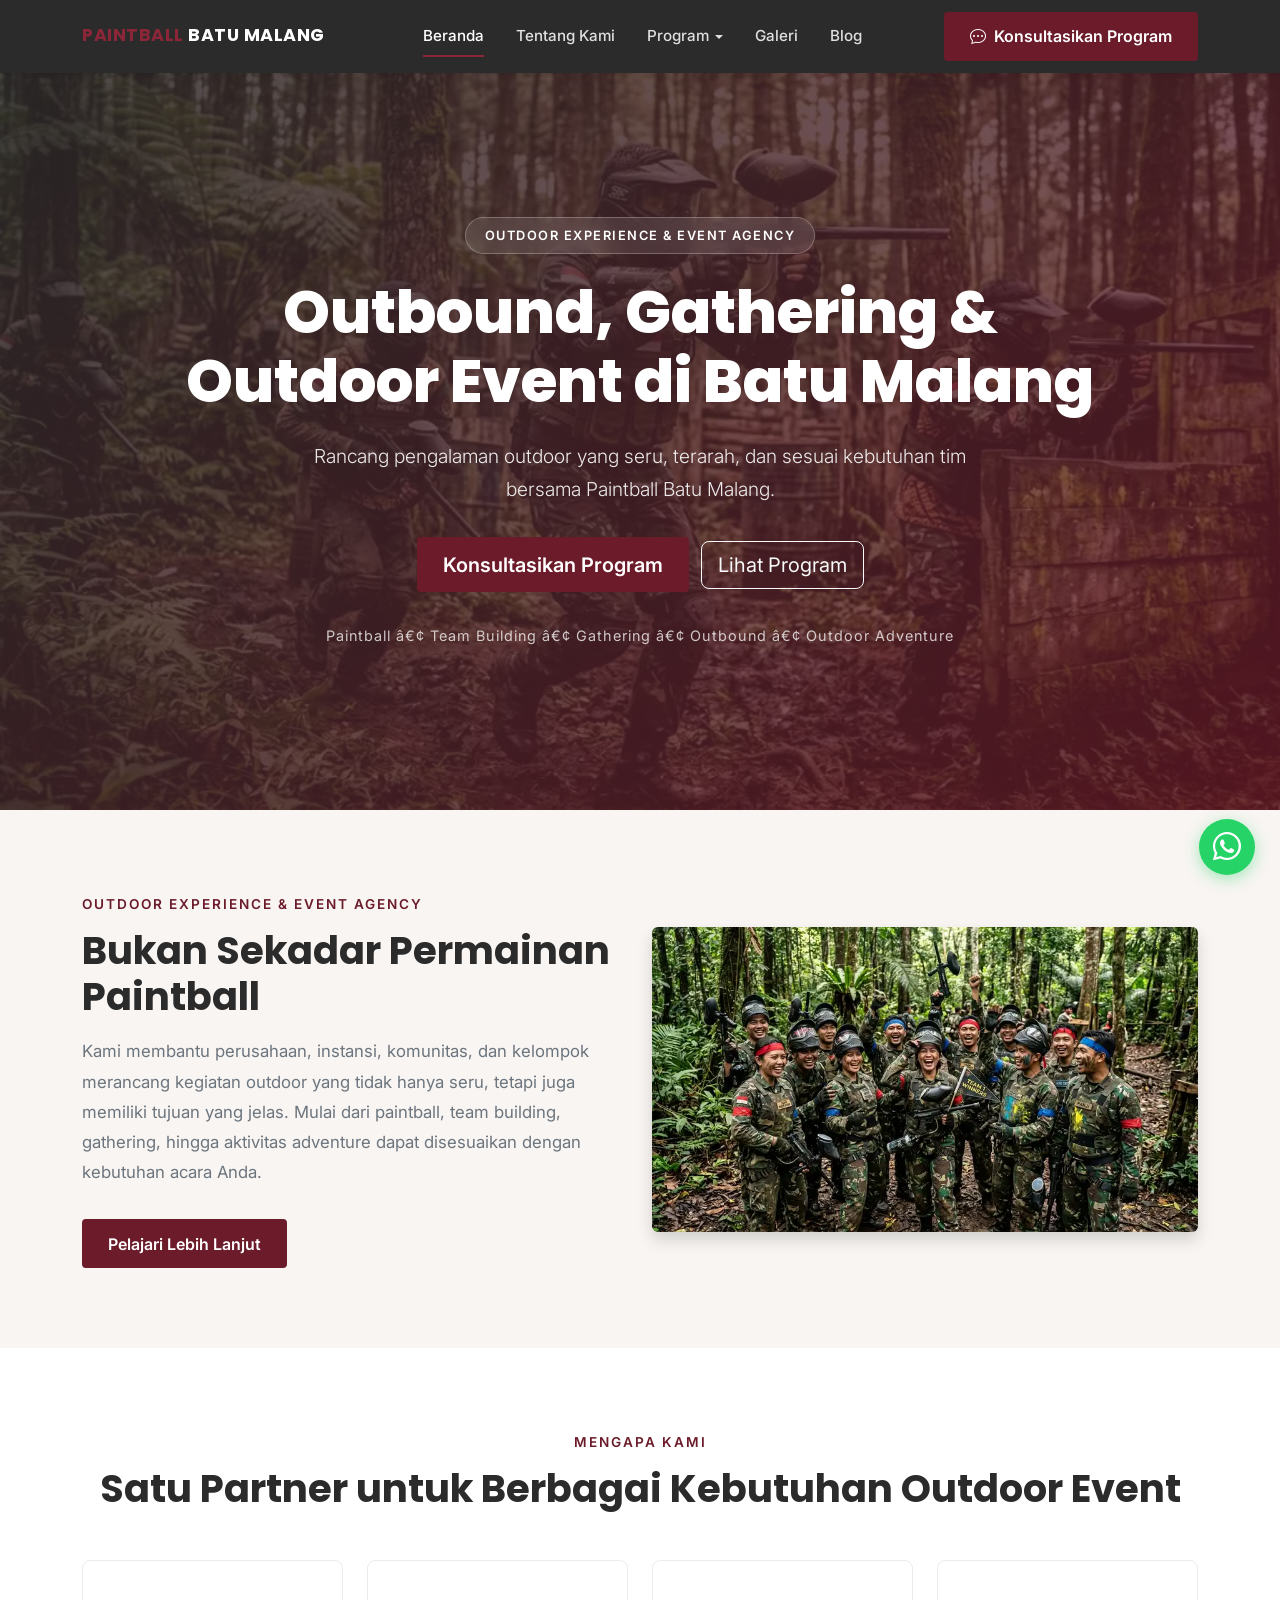
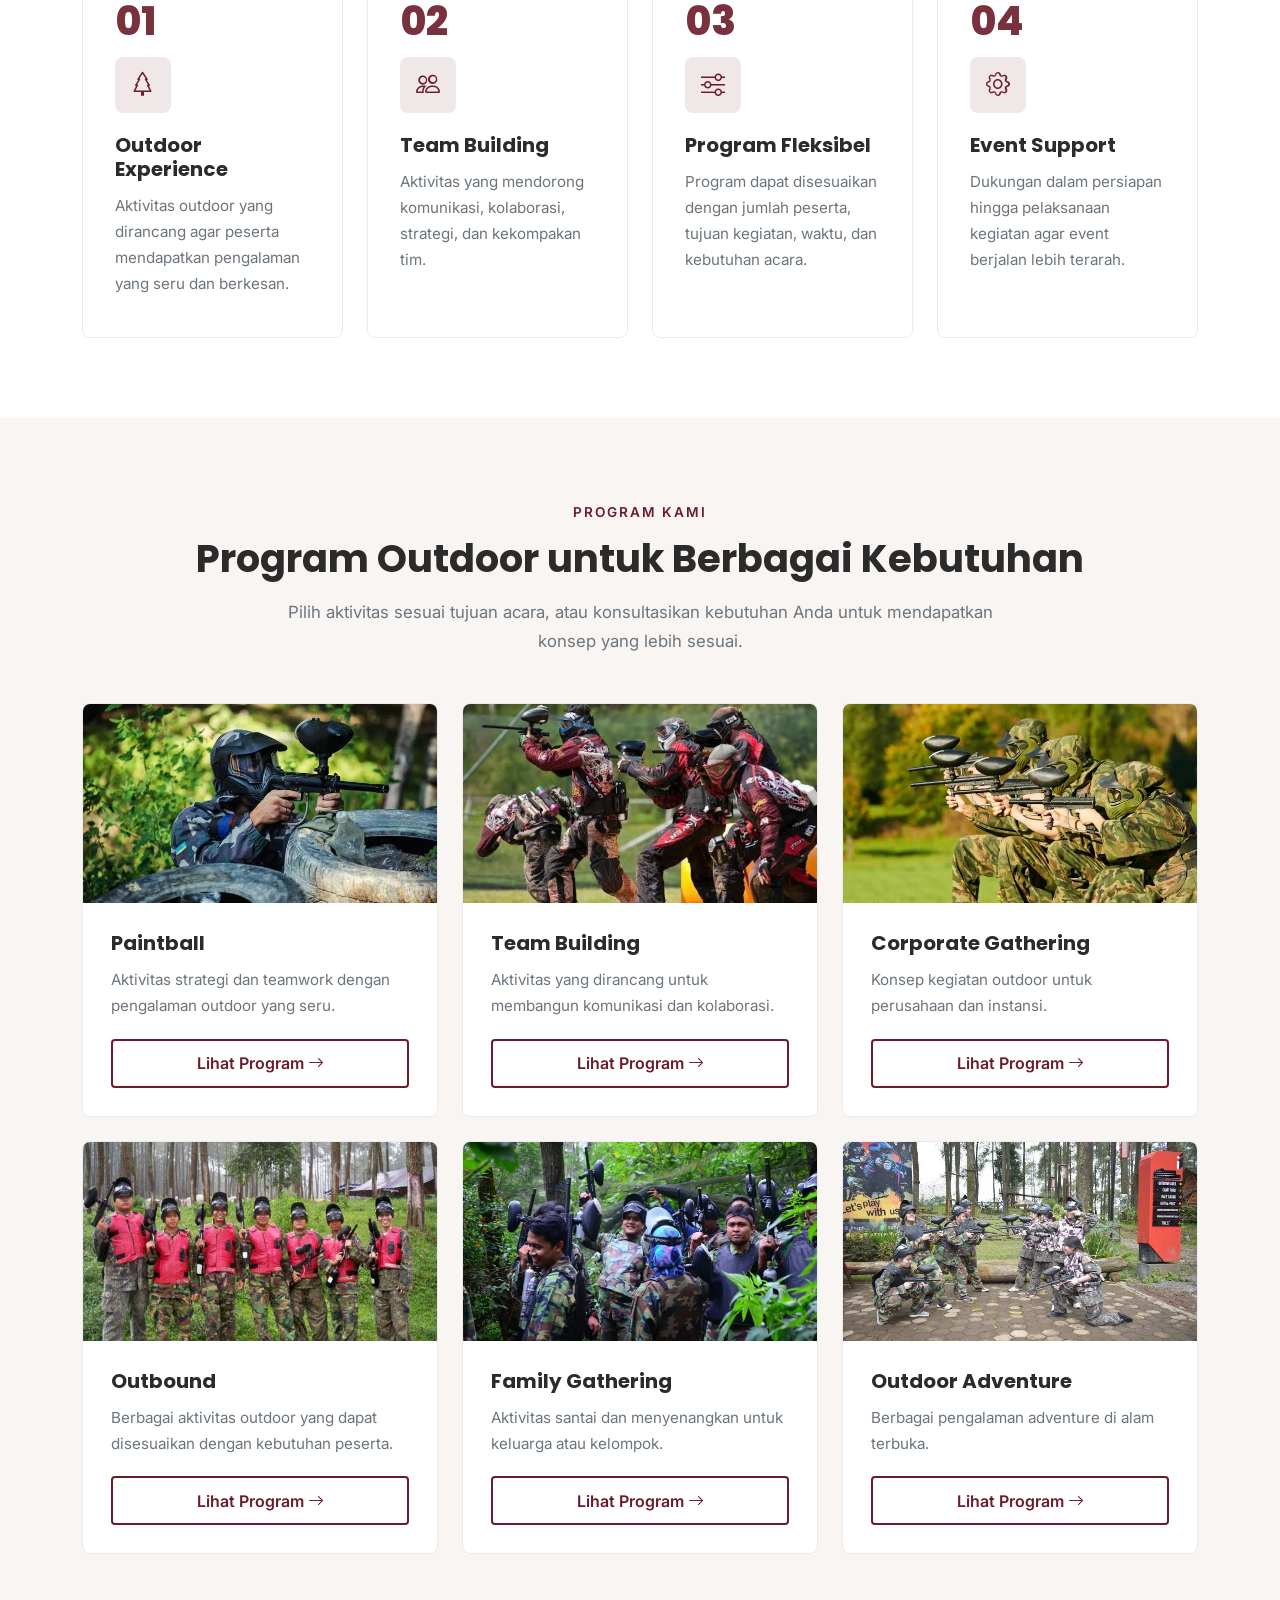
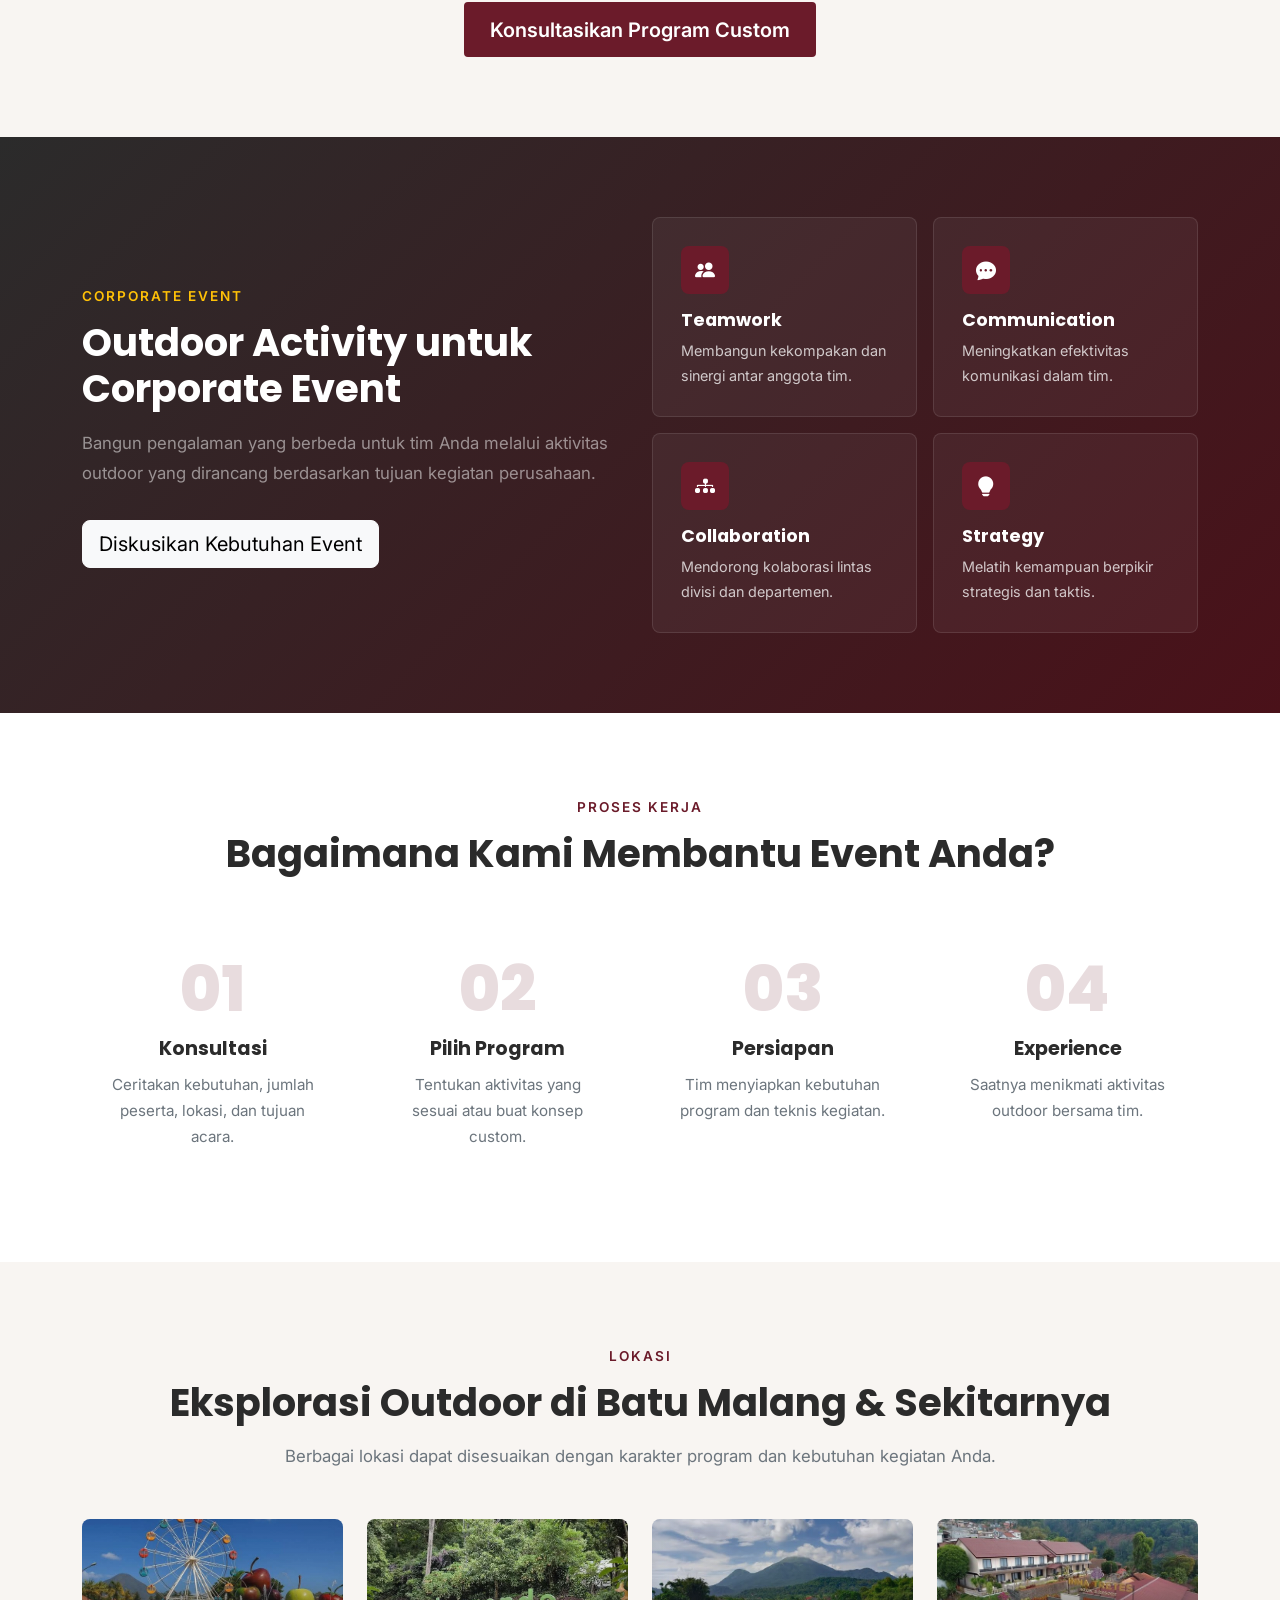
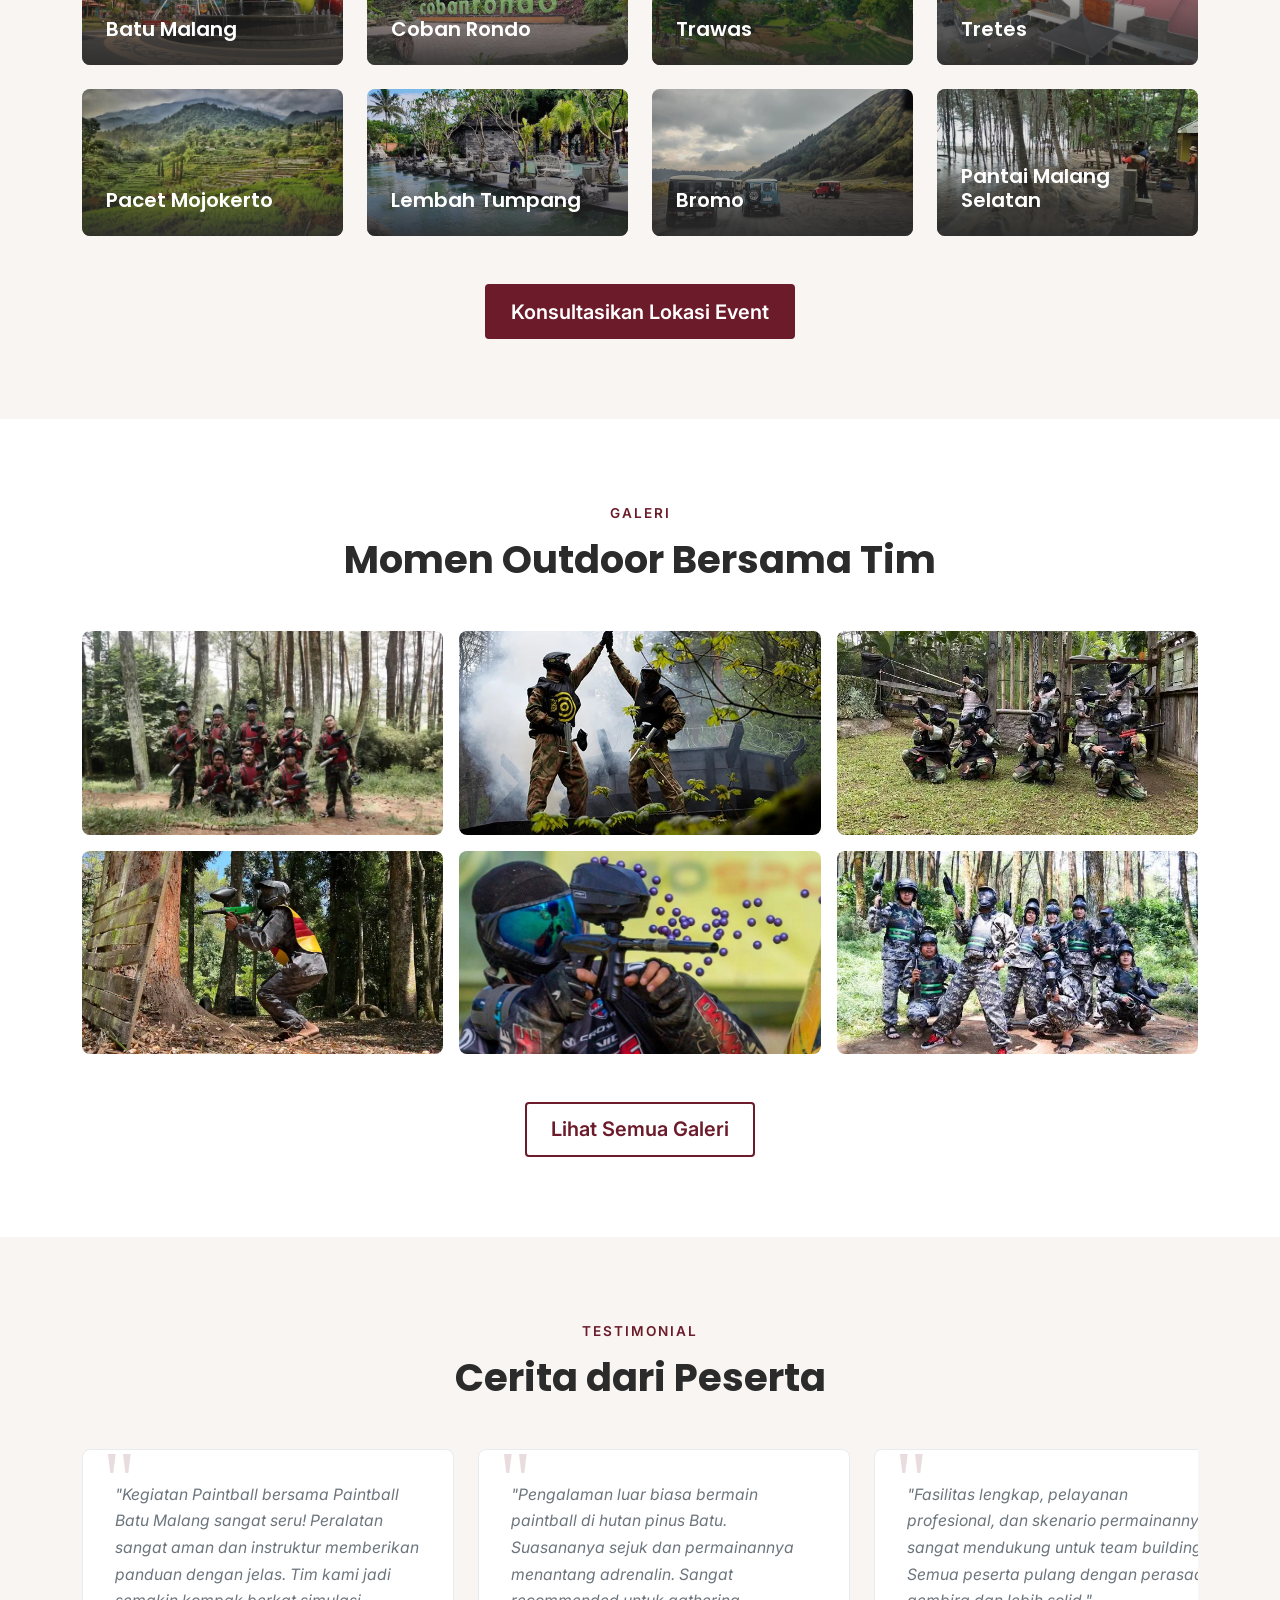
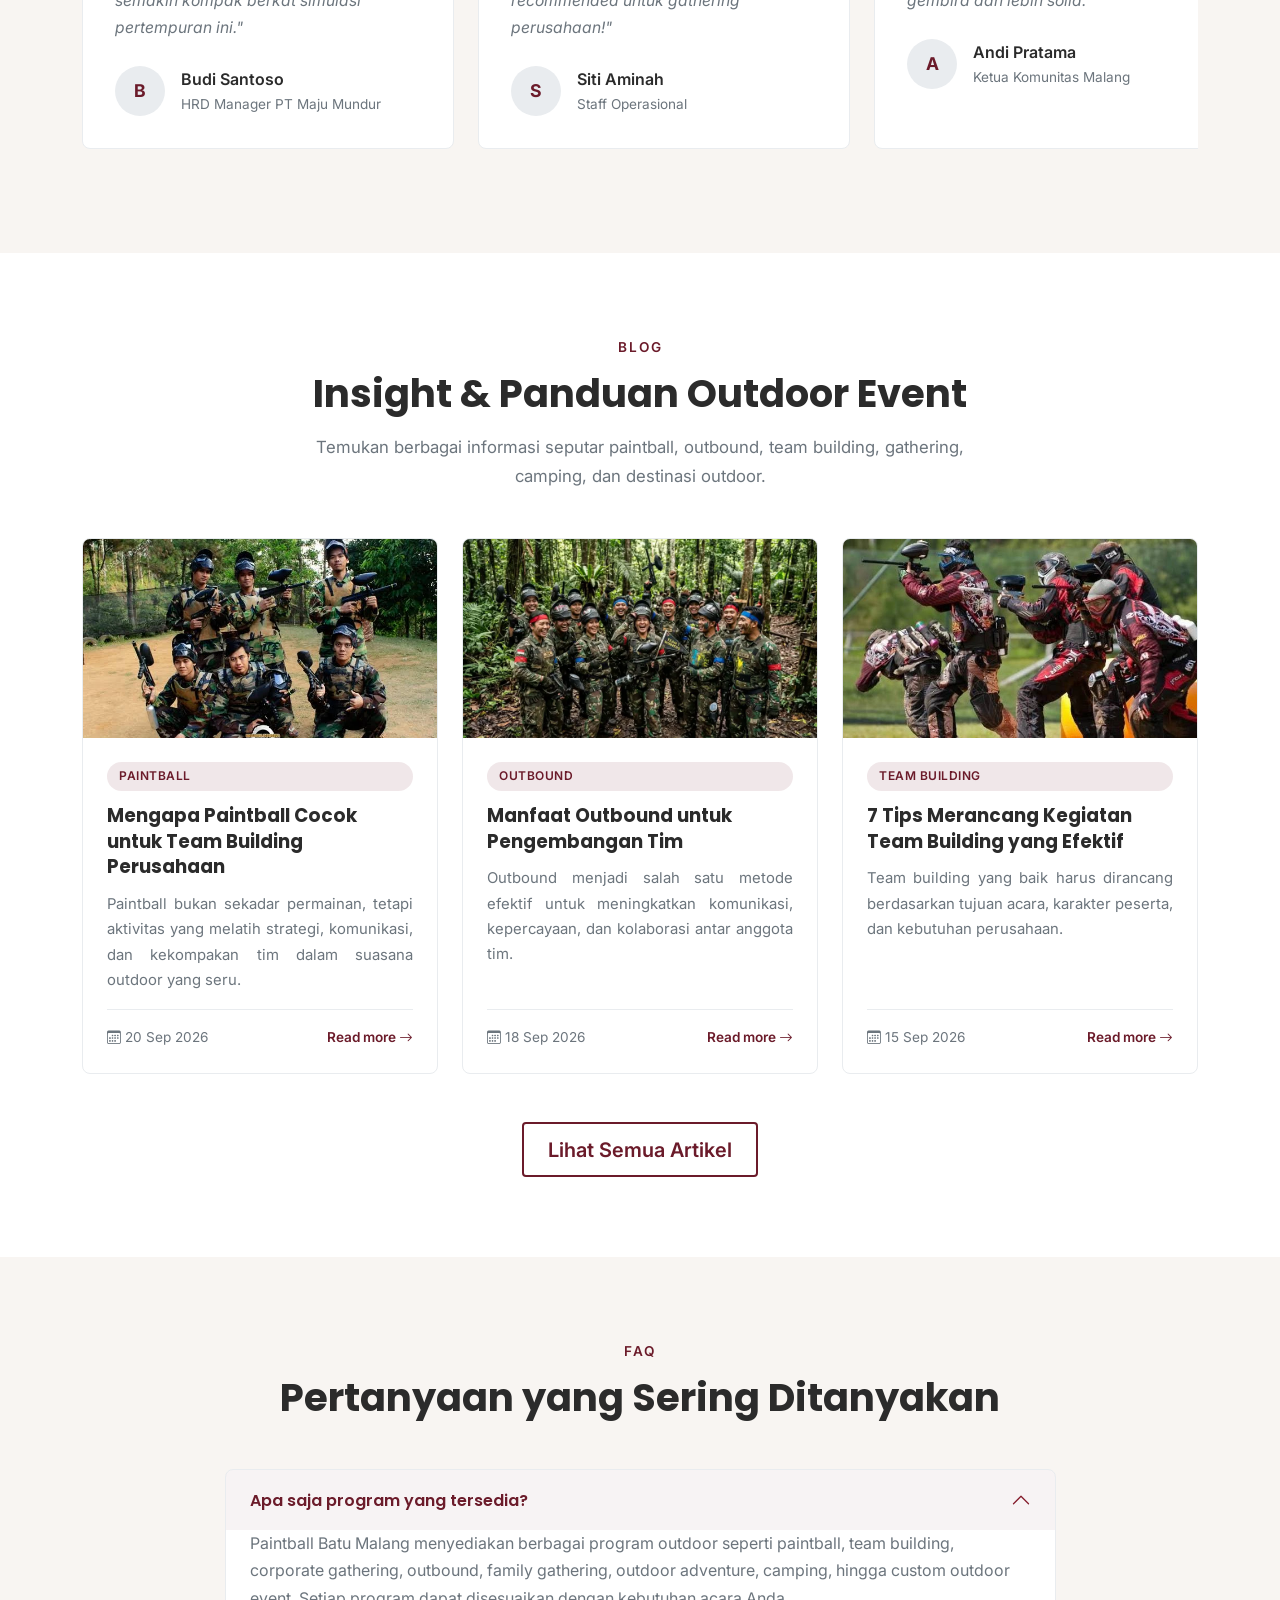
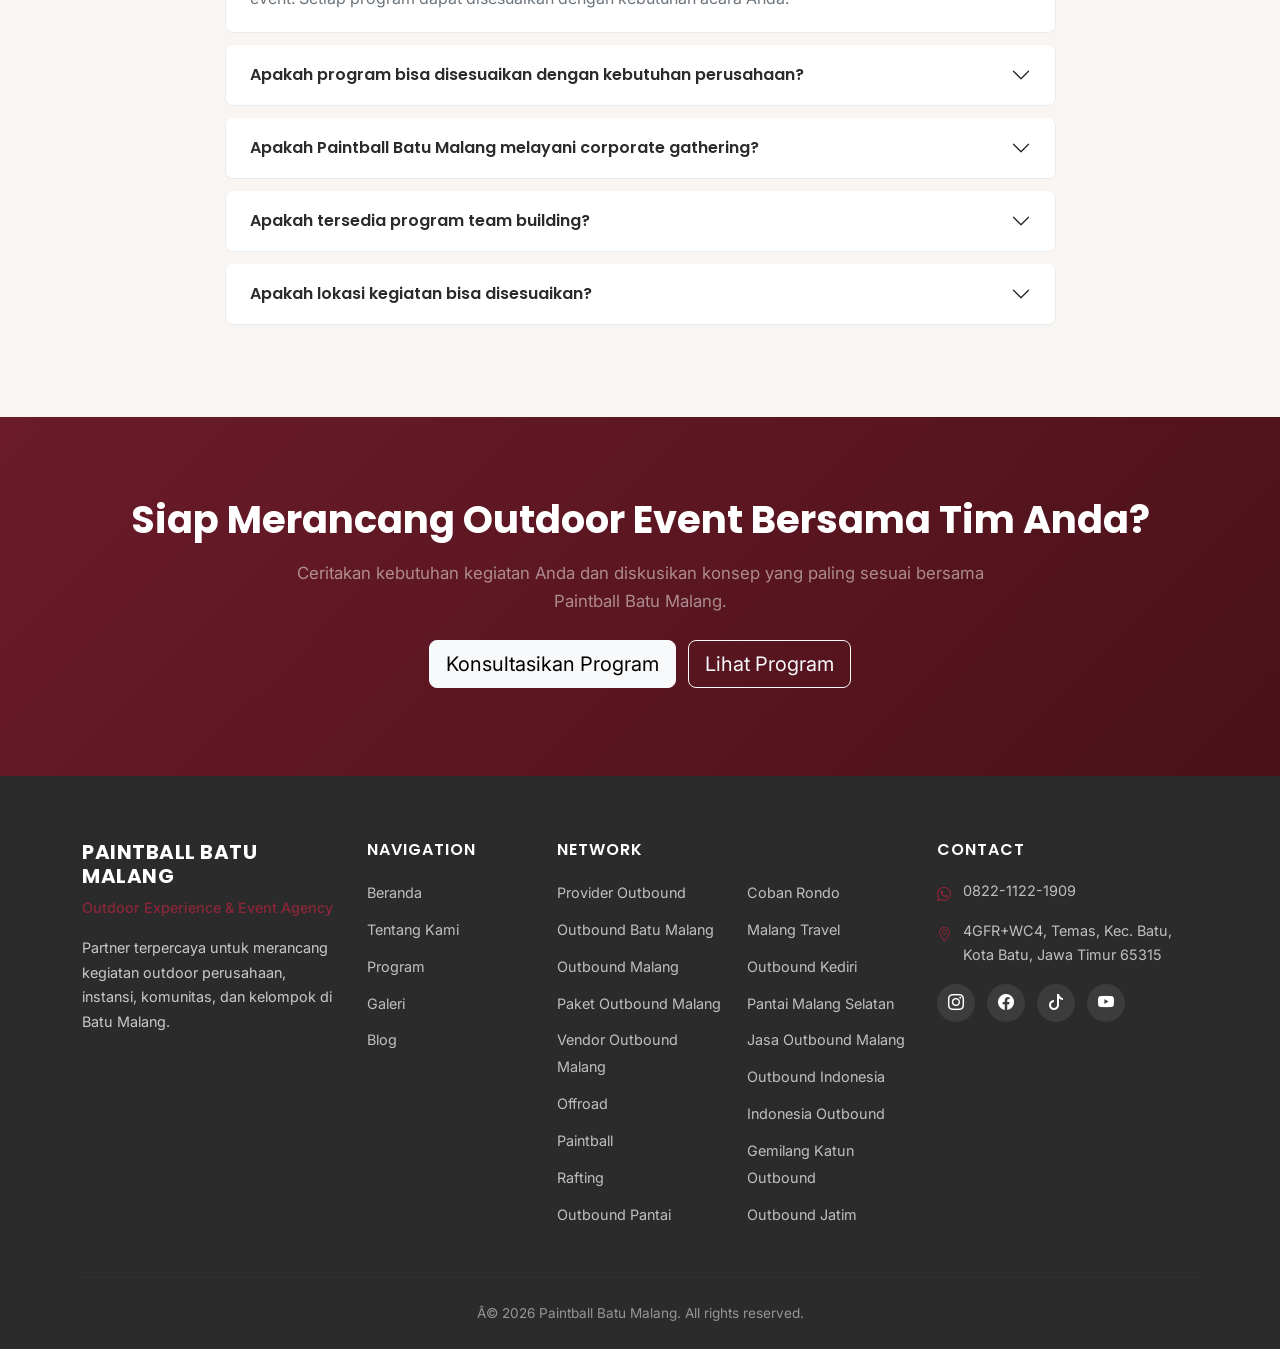
==== commit b9307ee6: "Add files via upload" ====
--- a/index.html
+++ b/index.html
@@ -41,16 +41,13 @@
     <link rel="preconnect" href="https://fonts.googleapis.com">
     <link rel="preconnect" href="https://fonts.gstatic.com" crossorigin>
 
-    <!-- Preload LCP Image -->
-    <link rel="preload" href="assets/img/hero-paintball.webp" as="image">
+    
 
     <!-- CSS -->
-    <link rel="preload" href="https://cdn.jsdelivr.net/npm/bootstrap@5.3.2/dist/css/bootstrap.min.css" as="style" fetchpriority="high"> <link href="https://cdn.jsdelivr.net/npm/bootstrap@5.3.2/dist/css/bootstrap.min.css" rel="stylesheet">
-    <link rel="preload" href="https://cdn.jsdelivr.net/npm/bootstrap-icons@1.11.1/font/bootstrap-icons.css" as="style" onload="this.onload=null;this.rel='stylesheet'">
-    <noscript><link rel="stylesheet" href="https://cdn.jsdelivr.net/npm/bootstrap-icons@1.11.1/font/bootstrap-icons.css"></noscript>
-    <link rel="preload" href="https://fonts.googleapis.com/css2?family=Poppins:wght@400;500;600;700;800&family=Inter:wght@300;400;500;600&display=swap" as="style" onload="this.onload=null;this.rel='stylesheet'">
-    <noscript><link href="https://fonts.googleapis.com/css2?family=Poppins:wght@400;500;600;700;800&family=Inter:wght@300;400;500;600&display=swap" rel="stylesheet"></noscript>
-    <link rel="preload" href="assets/css/style.min.css" as="style" fetchpriority="high"> <link rel="stylesheet" href="assets/css/style.min.css">
+    <link href="https://cdn.jsdelivr.net/npm/bootstrap@5.3.2/dist/css/bootstrap.min.css" rel="stylesheet">
+    <link rel="stylesheet" href="https://cdn.jsdelivr.net/npm/bootstrap-icons@1.11.1/font/bootstrap-icons.css">
+    <link href="https://fonts.googleapis.com/css2?family=Poppins:wght@400;500;600;700;800&family=Inter:wght@300;400;500;600&display=swap" rel="stylesheet">
+    <link rel="stylesheet" href="assets/css/style.css">
     <!-- JSON-LD Schemas -->
     <script type="application/ld+json">
 {
@@ -155,8 +152,7 @@
         </div>
     </nav>
 
-    <section class="hero-section">
-        <div class="hero-overlay"></div>
+    <section class="hero-section hero-no-bg"> <img src="assets/img/hero-paintball.webp" alt="Paintball Batu Malang Outdoor Event" fetchpriority="high" class="hero-img-bg"> <div class="hero-overlay hero-overlay-z"></div>
         <div class="hero-content">
             <div class="container">
                 <div class="row justify-content-center">
@@ -442,3 +438,8 @@
 
 
 
+
+
+
+
+
--- a/assets/css/style.css
+++ b/assets/css/style.css
@@ -0,0 +1,1258 @@
+﻿/* ========================================
+   PAINTBALL BATU MALANG - CUSTOM STYLES
+   ======================================== */
+
+:root {
+    --color-maroon: #6B1B2A;
+    --color-maroon-dark: #4A1119;
+    --color-maroon-light: #8B2638;
+    --color-charcoal: #2B2B2B;
+    --color-dark-gray: #3A3A3A;
+    --color-gray: #6C757D;
+    --color-light-gray: #E9ECEF;
+    --color-off-white: #F8F5F2;
+    --color-white: #FFFFFF;
+    --font-heading: 'Poppins', sans-serif;
+    --font-body: 'Inter', sans-serif;
+    --transition: all 0.3s ease;
+}
+
+* { box-sizing: border-box; }
+
+html {
+    overflow-x: hidden;
+}
+
+body {
+    font-family: var(--font-body);
+    color: var(--color-charcoal);
+    line-height: 1.7;
+    overflow-x: hidden;
+    padding-top: 72px;
+    background-color: var(--color-white);
+}
+
+h1, h2, h3, h4, h5, h6 {
+    font-family: var(--font-heading);
+    font-weight: 700;
+    color: var(--color-charcoal);
+}
+
+a { text-decoration: none; transition: var(--transition); }
+img { max-width: 100%; height: auto; }
+
+.content-image {
+    aspect-ratio: 16/9;
+    object-fit: cover;
+    width: 100%;
+}
+
+/* BUTTONS */
+.btn-brand {
+    background-color: var(--color-maroon);
+    color: var(--color-white);
+    border: 2px solid var(--color-maroon);
+    font-weight: 600;
+    padding: 0.65rem 1.5rem;
+    border-radius: 4px;
+    transition: var(--transition);
+}
+.btn-brand:hover {
+    background-color: var(--color-maroon-dark);
+    border-color: var(--color-maroon-dark);
+    color: var(--color-white);
+    transform: translateY(-2px);
+    box-shadow: 0 6px 16px rgba(107, 27, 42, 0.25);
+}
+.btn-outline-brand {
+    background-color: transparent;
+    color: var(--color-maroon);
+    border: 2px solid var(--color-maroon);
+    font-weight: 600;
+    padding: 0.65rem 1.5rem;
+    border-radius: 4px;
+    transition: var(--transition);
+}
+.btn-outline-brand:hover {
+    background-color: var(--color-maroon);
+    color: var(--color-white);
+    transform: translateY(-2px);
+}
+
+/* NAVBAR */
+.navbar {
+    padding: 0.75rem 0;
+    transition: var(--transition);
+    background-color: var(--color-charcoal) !important;
+}
+.navbar.scrolled {
+    background-color: var(--color-charcoal) !important;
+    box-shadow: 0 2px 10px rgba(0,0,0,0.1);
+}
+.navbar-brand {
+    font-family: var(--font-heading);
+    font-size: 1.1rem;
+    letter-spacing: 0.5px;
+    color: var(--color-white) !important;
+}
+.brand-accent { color: var(--color-maroon-light); }
+.nav-link {
+    color: rgba(255,255,255,0.85) !important;
+    font-weight: 500;
+    padding: 0.5rem 1rem !important;
+    font-size: 0.95rem;
+    position: relative;
+}
+.nav-link:hover, .nav-link.active { color: var(--color-white) !important; }
+.nav-link.active::before {
+    content: '';
+    position: absolute;
+    bottom: 0;
+    left: 1rem;
+    right: 1rem;
+    height: 2px;
+    background-color: var(--color-maroon-light);
+}
+.navbar-toggler { border: none; padding: 0.25rem 0.5rem; }
+.navbar-toggler:focus { box-shadow: none; }
+
+/* NAVBAR DROPDOWN PROGRAM */
+.nav-item.dropdown { position: relative; }
+
+.program-dropdown {
+    background-color: var(--color-white);
+    border: 1px solid var(--color-light-gray);
+    border-radius: 8px;
+    box-shadow: 0 10px 30px rgba(0,0,0,0.12);
+    padding: 0.5rem 0;
+    min-width: 260px;
+    margin-top: 0.5rem !important;
+    opacity: 0;
+    visibility: hidden;
+    transform: translateY(10px);
+    transition: all 0.25s ease;
+}
+
+.nav-item.dropdown:hover .program-dropdown,
+.nav-item.dropdown.show .program-dropdown {
+    opacity: 1;
+    visibility: visible;
+    transform: translateY(0);
+}
+
+.program-dropdown .dropdown-item {
+    color: var(--color-charcoal);
+    padding: 0.7rem 1.25rem;
+    font-size: 0.93rem;
+    font-weight: 500;
+    transition: var(--transition);
+    display: flex;
+    align-items: center;
+    border-left: 3px solid transparent;
+}
+
+.program-dropdown .dropdown-item i {
+    color: var(--color-maroon);
+    font-size: 1rem;
+    width: 20px;
+    text-align: center;
+}
+
+.program-dropdown .dropdown-item:hover,
+.program-dropdown .dropdown-item:focus {
+    background-color: rgba(107,27,42,0.06);
+    color: var(--color-maroon);
+    border-left-color: var(--color-maroon);
+    padding-left: 1.5rem;
+}
+
+.program-dropdown .dropdown-divider {
+    margin: 0.4rem 0;
+    border-color: var(--color-light-gray);
+}
+
+.program-dropdown .dropdown-all {
+    color: var(--color-maroon);
+    font-weight: 600;
+}
+
+.program-dropdown .dropdown-all:hover {
+    background-color: var(--color-maroon);
+    color: var(--color-white);
+    border-left-color: var(--color-maroon-dark);
+}
+
+.program-dropdown .dropdown-all i { color: inherit; }
+
+.dropdown-toggle::after {
+    margin-left: 0.4rem;
+    vertical-align: middle;
+    border-top-color: rgba(255,255,255,0.85);
+    transition: var(--transition);
+}
+
+.nav-item.dropdown.show .dropdown-toggle::after {
+    transform: rotate(180deg);
+}
+
+.nav-link.dropdown-active { color: var(--color-white) !important; }
+
+.nav-link.dropdown-active::before {
+    content: '';
+    position: absolute;
+    bottom: 0;
+    left: 1rem;
+    right: 1rem;
+    height: 2px;
+    background-color: var(--color-maroon-light);
+}
+
+/* HERO */
+.hero-section {
+    position: relative;
+    min-height: 90vh;
+    
+    background-size: cover;
+    background-position: center;
+    display: flex;
+    align-items: center;
+    margin-top: -72px;
+    padding-top: 72px;
+}
+.hero-overlay {
+    position: absolute;
+    inset: 0;
+    background: linear-gradient(135deg, rgba(43,43,43,0.85) 0%, rgba(107,27,42,0.75) 100%);
+}
+.hero-content {
+    position: relative;
+    z-index: 2;
+    width: 100%;
+    padding: 6rem 0;
+}
+.hero-badge {
+    display: inline-block;
+    background-color: rgba(255,255,255,0.1);
+    border: 1px solid rgba(255,255,255,0.25);
+    color: var(--color-white);
+    padding: 0.4rem 1.2rem;
+    border-radius: 50px;
+    font-size: 0.8rem;
+    font-weight: 600;
+    letter-spacing: 1.5px;
+    margin-bottom: 1.5rem;
+    backdrop-filter: blur(8px);
+}
+.hero-title {
+    font-size: clamp(2rem, 5vw, 3.75rem);
+    font-weight: 800;
+    line-height: 1.15;
+    margin-bottom: 1.5rem;
+    color: var(--color-white);
+}
+.hero-subtitle {
+    font-size: clamp(1rem, 1.5vw, 1.25rem);
+    color: rgba(255,255,255,0.9);
+    max-width: 720px;
+    margin: 0 auto 2rem;
+    font-weight: 300;
+}
+.hero-tags {
+    font-size: 0.9rem;
+    color: rgba(255,255,255,0.75);
+    letter-spacing: 1px;
+}
+
+/* PAGE HERO */
+.page-hero {
+    position: relative;
+    min-height: 50vh;
+    
+    background-size: cover;
+    background-position: center;
+    display: flex;
+    align-items: center;
+    margin-top: -72px;
+    padding-top: 72px;
+}
+.page-hero-sm { min-height: 40vh; }
+.page-hero-overlay {
+    position: absolute;
+    inset: 0;
+    background: linear-gradient(135deg, rgba(43,43,43,0.88) 0%, rgba(107,27,42,0.8) 100%);
+}
+.page-hero-content {
+    position: relative;
+    z-index: 2;
+    width: 100%;
+    padding: 5rem 0 4rem;
+}
+.page-hero-title {
+    font-size: clamp(2rem, 4vw, 3rem);
+    font-weight: 800;
+    color: var(--color-white);
+    margin-bottom: 1rem;
+}
+.page-hero-subtitle {
+    font-size: 1.15rem;
+    color: rgba(255,255,255,0.9);
+    max-width: 720px;
+    margin: 0 auto;
+}
+
+/* SECTIONS */
+.section-padding { padding: 5rem 0; }
+.section-label {
+    display: inline-block;
+    color: var(--color-maroon);
+    font-weight: 600;
+    font-size: 0.85rem;
+    letter-spacing: 2px;
+    margin-bottom: 0.75rem;
+    text-transform: uppercase;
+}
+.section-title {
+    font-size: clamp(1.75rem, 3vw, 2.5rem);
+    font-weight: 700;
+    margin-bottom: 1rem;
+    color: var(--color-charcoal);
+}
+.section-text {
+    font-size: 1.05rem;
+    color: var(--color-gray);
+    line-height: 1.8;
+    margin-bottom: 1rem;
+}
+.section-subtitle {
+    font-size: 1.05rem;
+    color: var(--color-gray);
+    max-width: 720px;
+    margin: 0 auto;
+}
+.bg-light { background-color: var(--color-off-white) !important; }
+
+/* INTRO IMAGE */
+.intro-image { position: relative; }
+.intro-image::before {
+    content: '';
+    position: absolute;
+    top: -20px;
+    right: -20px;
+    width: 100%;
+    height: 100%;
+    border: 3px solid var(--color-maroon);
+    border-radius: 8px;
+    z-index: -1;
+}
+
+/* KEUNGGULAN / SERVICE */
+.keunggulan-card, .service-card {
+    background-color: var(--color-white);
+    padding: 2.5rem 2rem;
+    border-radius: 8px;
+    height: 100%;
+    border: 1px solid var(--color-light-gray);
+    transition: var(--transition);
+}
+.keunggulan-card:hover, .service-card:hover {
+    transform: translateY(-5px);
+    box-shadow: 0 10px 30px rgba(0,0,0,0.08);
+    border-color: var(--color-maroon);
+}
+.keunggulan-number {
+    font-family: var(--font-heading);
+    font-size: 2.5rem;
+    font-weight: 800;
+    color: var(--color-maroon);
+    line-height: 1;
+    margin-bottom: 1rem;
+    opacity: 0.9;
+}
+.keunggulan-icon, .service-icon {
+    width: 56px;
+    height: 56px;
+    background-color: rgba(107,27,42,0.1);
+    color: var(--color-maroon);
+    border-radius: 8px;
+    display: flex;
+    align-items: center;
+    justify-content: center;
+    font-size: 1.5rem;
+    margin-bottom: 1.25rem;
+}
+.keunggulan-card h4, .service-card h4 {
+    font-size: 1.25rem;
+    margin-bottom: 0.75rem;
+}
+.keunggulan-card p, .service-card p {
+    color: var(--color-gray);
+    margin: 0;
+    font-size: 0.95rem;
+}
+
+/* PROGRAM CARDS */
+.program-card {
+    background-color: var(--color-white);
+    border-radius: 8px;
+    border: 1px solid var(--color-light-gray);
+    overflow: hidden;
+    height: 100%;
+    transition: var(--transition);
+    display: flex;
+    flex-direction: column;
+}
+.program-card:hover {
+    transform: translateY(-5px);
+    box-shadow: 0 12px 30px rgba(0,0,0,0.1);
+}
+.program-card-img {
+    position: relative;
+    aspect-ratio: 16/9;
+    overflow: hidden;
+}
+.program-card-img img {
+    width: 100%;
+    height: 100%;
+    object-fit: cover;
+    transition: transform 0.5s ease;
+}
+.program-card:hover .program-card-img img { transform: scale(1.05); }
+.program-card-body { 
+    padding: 1.75rem; 
+    display: flex;
+    flex-direction: column;
+    flex-grow: 1;
+}
+.program-card-body h4 {
+    font-size: 1.25rem;
+    margin-bottom: 0.75rem;
+}
+.program-card-body p {
+    color: var(--color-gray);
+    font-size: 0.95rem;
+    margin-bottom: 1.25rem;
+}
+.program-link {
+    color: var(--color-maroon);
+    font-weight: 600;
+    font-size: 0.95rem;
+    display: inline-flex;
+    align-items: center;
+    gap: 0.4rem;
+}
+.program-link:hover {
+    color: var(--color-maroon-dark);
+    gap: 0.7rem;
+}
+
+/* CORPORATE */
+.corporate-section {
+    background-color: var(--color-charcoal);
+    background-image: linear-gradient(135deg, var(--color-charcoal) 0%, var(--color-maroon-dark) 100%);
+    color: var(--color-white);
+}
+.benefit-card {
+    background-color: rgba(255,255,255,0.05);
+    border: 1px solid rgba(255,255,255,0.1);
+    padding: 1.75rem;
+    border-radius: 8px;
+    height: 100%;
+    transition: var(--transition);
+}
+.benefit-card:hover {
+    background-color: rgba(255,255,255,0.08);
+    transform: translateY(-3px);
+}
+.benefit-icon {
+    width: 48px;
+    height: 48px;
+    background-color: var(--color-maroon);
+    color: var(--color-white);
+    border-radius: 8px;
+    display: flex;
+    align-items: center;
+    justify-content: center;
+    font-size: 1.25rem;
+    margin-bottom: 1rem;
+}
+.benefit-card h5 {
+    color: var(--color-white);
+    font-size: 1.1rem;
+    margin-bottom: 0.5rem;
+}
+.benefit-card p {
+    color: rgba(255,255,255,0.75);
+    font-size: 0.9rem;
+    margin: 0;
+}
+
+/* PROSES */
+.proses-card {
+    text-align: center;
+    padding: 2rem 1.5rem;
+    height: 100%;
+    position: relative;
+}
+.proses-number {
+    font-family: var(--font-heading);
+    font-size: 4rem;
+    font-weight: 800;
+    color: var(--color-maroon);
+    opacity: 0.15;
+    line-height: 1;
+    margin-bottom: 1rem;
+}
+.proses-card h4 {
+    font-size: 1.2rem;
+    margin-bottom: 0.75rem;
+    position: relative;
+}
+.proses-card p {
+    color: var(--color-gray);
+    font-size: 0.95rem;
+    margin: 0;
+}
+
+/* DESTINASI */
+.destinasi-card {
+    position: relative;
+    border-radius: 8px;
+    overflow: hidden;
+    aspect-ratio: 16/9;
+    cursor: pointer;
+}
+.destinasi-card img {
+    width: 100%;
+    height: 100%;
+    object-fit: cover;
+    transition: transform 0.5s ease;
+}
+.destinasi-card:hover img { transform: scale(1.08); }
+.destinasi-overlay {
+    position: absolute;
+    inset: 0;
+    background: linear-gradient(to top, rgba(43,43,43,0.9) 0%, rgba(43,43,43,0.1) 60%);
+    display: flex;
+    align-items: flex-end;
+    padding: 1.5rem;
+}
+.destinasi-card h5 {
+    color: var(--color-white);
+    font-size: 1.25rem;
+    margin: 0;
+    font-weight: 600;
+}
+
+/* GALLERY */
+.gallery-filter {
+    display: flex;
+    flex-wrap: wrap;
+    justify-content: center;
+    gap: 0.5rem;
+}
+.filter-btn {
+    background-color: transparent;
+    color: var(--color-charcoal);
+    border: 1px solid var(--color-light-gray);
+    padding: 0.5rem 1.25rem;
+    border-radius: 50px;
+    font-size: 0.9rem;
+    font-weight: 500;
+    cursor: pointer;
+    transition: var(--transition);
+}
+.filter-btn:hover, .filter-btn.active {
+    background-color: var(--color-maroon);
+    color: var(--color-white);
+    border-color: var(--color-maroon);
+}
+.gallery-item {
+    position: relative;
+    overflow: hidden;
+    border-radius: 8px;
+    cursor: pointer;
+    aspect-ratio: 16/9;
+}
+.gallery-item img {
+    width: 100%;
+    height: 100%;
+    object-fit: cover;
+    transition: transform 0.5s ease;
+}
+.gallery-item:hover img { transform: scale(1.05); }
+.gallery-item-overlay {
+    position: absolute;
+    inset: 0;
+    background: rgba(107,27,42,0.75);
+    display: flex;
+    align-items: center;
+    justify-content: center;
+    opacity: 0;
+    transition: var(--transition);
+}
+.gallery-item:hover .gallery-item-overlay { opacity: 1; }
+.gallery-item-overlay i {
+    color: var(--color-white);
+    font-size: 2rem;
+}
+
+/* TESTIMONIAL */
+.testimonial-card {
+    background-color: var(--color-white);
+    padding: 2rem;
+    border-radius: 8px;
+    border: 1px solid var(--color-light-gray);
+    height: 100%;
+    position: relative;
+}
+.testimonial-card::before {
+    content: '"';
+    position: absolute;
+    top: -10px;
+    left: 20px;
+    font-size: 5rem;
+    color: var(--color-maroon);
+    opacity: 0.15;
+    font-family: Georgia, serif;
+    line-height: 1;
+}
+.testimonial-text {
+    font-style: italic;
+    color: var(--color-gray);
+    margin-bottom: 1.5rem;
+    font-size: 0.98rem;
+    line-height: 1.7;
+}
+.testimonial-author {
+    display: flex;
+    align-items: center;
+    gap: 1rem;
+}
+.testimonial-avatar {
+    width: 50px;
+    height: 50px;
+    border-radius: 50%;
+    background-color: var(--color-light-gray);
+    display: flex;
+    align-items: center;
+    justify-content: center;
+    color: var(--color-maroon);
+    font-weight: 700;
+    font-size: 1.1rem;
+}
+.testimonial-name {
+    font-weight: 600;
+    color: var(--color-charcoal);
+    margin: 0;
+    font-size: 1rem;
+}
+.testimonial-role {
+    color: var(--color-gray);
+    font-size: 0.85rem;
+    margin: 0;
+}
+
+/* BLOG */
+.blog-card {
+    background-color: var(--color-white);
+    border-radius: 8px;
+    overflow: hidden;
+    border: 1px solid var(--color-light-gray);
+    height: 100%;
+    transition: var(--transition);
+    display: flex;
+    flex-direction: column;
+}
+.blog-card:hover {
+    transform: translateY(-5px);
+    box-shadow: 0 10px 25px rgba(0,0,0,0.08);
+}
+.blog-card-img { aspect-ratio: 16/9; overflow: hidden; }
+.blog-card-img img {
+    width: 100%;
+    height: 100%;
+    object-fit: cover;
+    transition: transform 0.5s ease;
+}
+.blog-card:hover .blog-card-img img { transform: scale(1.05); }
+.blog-card-body { 
+    padding: 1.5rem; 
+    display: flex;
+    flex-direction: column;
+    flex-grow: 1;
+}
+.blog-category {
+    display: inline-block;
+    background-color: rgba(107,27,42,0.1);
+    color: var(--color-maroon);
+    padding: 0.25rem 0.75rem;
+    border-radius: 50px;
+    font-size: 0.75rem;
+    font-weight: 600;
+    margin-bottom: 0.75rem;
+    text-transform: uppercase;
+    letter-spacing: 0.5px;
+}
+.blog-card h4 {
+    font-size: 1.15rem;
+    margin-bottom: 0.75rem;
+    line-height: 1.4;
+}
+.blog-card h4 a { color: var(--color-charcoal); }
+.blog-card h4 a:hover { color: var(--color-maroon); }
+.blog-excerpt {
+    color: var(--color-gray);
+    font-size: 0.93rem;
+    margin-bottom: 1rem;
+    text-align: justify;
+}
+.blog-meta {
+    display: flex;
+    justify-content: space-between;
+    align-items: center;
+    font-size: 0.85rem;
+    color: var(--color-gray);
+    padding-top: 1rem;
+    border-top: 1px solid var(--color-light-gray);
+    margin-top: auto;
+}
+.blog-read-more {
+    color: var(--color-maroon);
+    font-weight: 600;
+}
+.blog-featured {
+    background-color: var(--color-white);
+    border-radius: 8px;
+    overflow: hidden;
+    border: 1px solid var(--color-light-gray);
+}
+.blog-featured-img { aspect-ratio: 16/9; overflow: hidden; }
+.blog-featured-img img {
+    width: 100%;
+    height: 100%;
+    object-fit: cover;
+}
+.blog-featured-body { padding: 2rem; }
+.blog-featured-body h3 {
+    font-size: 1.5rem;
+    margin-bottom: 1rem;
+}
+.blog-featured-body h3 a { color: var(--color-charcoal); }
+.blog-featured-body h3 a:hover { color: var(--color-maroon); }
+
+.blog-sidebar { position: sticky; top: 90px; }
+.sidebar-widget {
+    background-color: var(--color-white);
+    padding: 1.5rem;
+    border-radius: 8px;
+    border: 1px solid var(--color-light-gray);
+    margin-bottom: 1.5rem;
+}
+.sidebar-widget h5 {
+    font-size: 1.1rem;
+    margin-bottom: 1rem;
+    padding-bottom: 0.75rem;
+    border-bottom: 2px solid var(--color-maroon);
+}
+.category-list { list-style: none; padding: 0; margin: 0; }
+.category-list li {
+    padding: 0.5rem 0;
+    border-bottom: 1px solid var(--color-light-gray);
+}
+.category-list li:last-child { border-bottom: none; }
+.category-list a {
+    color: var(--color-gray);
+    display: flex;
+    justify-content: space-between;
+}
+.category-list a:hover { color: var(--color-maroon); }
+
+/* FAQ */
+.accordion-item {
+    border: 1px solid var(--color-light-gray);
+    margin-bottom: 0.75rem;
+    border-radius: 8px !important;
+    overflow: hidden;
+}
+.accordion-button {
+    font-weight: 600;
+    color: var(--color-charcoal);
+    padding: 1.25rem 1.5rem;
+    background-color: var(--color-white);
+}
+.accordion-button:not(.collapsed) {
+    background-color: rgba(107,27,42,0.05);
+    color: var(--color-maroon);
+    box-shadow: none;
+}
+.accordion-button:focus {
+    box-shadow: none;
+    border-color: var(--color-maroon);
+}
+.accordion-button::after { filter: none; }
+.accordion-button:not(.collapsed)::after {
+    filter: brightness(0) saturate(100%) invert(16%) sepia(67%) saturate(2568%) hue-rotate(331deg) brightness(83%) contrast(97%);
+}
+.accordion-body {
+    color: var(--color-gray);
+    padding: 0 1.5rem 1.25rem;
+    line-height: 1.7;
+}
+
+/* CTA FINAL */
+.cta-final {
+    background: linear-gradient(135deg, var(--color-maroon) 0%, var(--color-maroon-dark) 100%);
+    color: var(--color-white);
+    text-align: center;
+}
+
+/* WHY LIST */
+.why-list { list-style: none; padding: 0; margin: 1.5rem 0 0; }
+.why-list li {
+    padding: 0.75rem 0;
+    display: flex;
+    align-items: flex-start;
+    gap: 0.75rem;
+    border-bottom: 1px solid var(--color-light-gray);
+}
+.why-list li:last-child { border-bottom: none; }
+.why-list i {
+    color: var(--color-maroon);
+    font-size: 1.25rem;
+    flex-shrink: 0;
+    margin-top: 0.2rem;
+}
+
+/* PROGRAM DETAIL */
+.highlight-item {
+    background-color: var(--color-off-white);
+    padding: 1.5rem;
+    border-radius: 8px;
+    height: 100%;
+    border-left: 3px solid var(--color-maroon);
+}
+.highlight-item i {
+    color: var(--color-maroon);
+    font-size: 1.75rem;
+    margin-bottom: 0.75rem;
+    display: block;
+}
+.highlight-item h5 {
+    font-size: 1.1rem;
+    margin-bottom: 0.5rem;
+}
+.highlight-item p {
+    color: var(--color-gray);
+    font-size: 0.9rem;
+    margin: 0;
+}
+.package-card {
+    background-color: var(--color-white);
+    border: 1px solid var(--color-light-gray);
+    border-radius: 8px;
+    padding: 1.75rem;
+    margin-bottom: 1rem;
+    position: relative;
+    transition: var(--transition);
+}
+.package-card:hover { border-color: var(--color-maroon); }
+.package-card.featured {
+    border: 2px solid var(--color-maroon);
+    background-color: rgba(107,27,42,0.02);
+}
+.package-badge {
+    position: absolute;
+    top: -10px;
+    right: 20px;
+    background-color: var(--color-maroon);
+    color: var(--color-white);
+    padding: 0.25rem 0.75rem;
+    border-radius: 50px;
+    font-size: 0.7rem;
+    font-weight: 700;
+    letter-spacing: 1px;
+}
+.package-card h4 {
+    font-size: 1.25rem;
+    margin-bottom: 0.5rem;
+    color: var(--color-maroon);
+}
+.package-desc {
+    color: var(--color-gray);
+    font-size: 0.95rem;
+    margin-bottom: 1rem;
+}
+.package-list { list-style: none; padding: 0; margin: 0 0 1rem; }
+.package-list li {
+    padding: 0.4rem 0;
+    display: flex;
+    align-items: center;
+    gap: 0.5rem;
+    font-size: 0.95rem;
+}
+.package-list li i {
+    color: var(--color-maroon);
+    font-weight: 700;
+}
+.package-note {
+    font-size: 0.85rem;
+    color: var(--color-gray);
+    font-style: italic;
+    margin: 0;
+}
+
+/* FOOTER */
+.footer {
+    background-color: var(--color-charcoal);
+    color: rgba(255,255,255,0.75);
+    padding: 4rem 0 1.5rem;
+}
+.footer-brand {
+    color: var(--color-white);
+    font-family: var(--font-heading);
+    font-weight: 700;
+    letter-spacing: 0.5px;
+    margin-bottom: 0.5rem;
+}
+.footer-tagline {
+    color: var(--color-maroon-light);
+    font-size: 0.9rem;
+    font-weight: 500;
+    margin-bottom: 1rem;
+}
+.footer-desc { font-size: 0.9rem; line-height: 1.7; }
+.footer-title {
+    color: var(--color-white);
+    font-size: 1rem;
+    font-weight: 600;
+    margin-bottom: 1.25rem;
+    text-transform: uppercase;
+    letter-spacing: 1px;
+}
+.footer-links { list-style: none; padding: 0; margin: 0; }
+.footer-links li { margin-bottom: 0.6rem; }
+.footer-links a {
+    color: rgba(255,255,255,0.7);
+    font-size: 0.9rem;
+    transition: var(--transition);
+}
+.footer-links a:hover {
+    color: var(--color-maroon-light);
+    padding-left: 5px;
+}
+.footer-contact { list-style: none; padding: 0; margin: 0; }
+.footer-contact li {
+    display: flex;
+    align-items: flex-start;
+    gap: 0.75rem;
+    margin-bottom: 0.75rem;
+    font-size: 0.9rem;
+    color: rgba(255,255,255,0.7);
+}
+.footer-contact i {
+    color: var(--color-maroon-light);
+    margin-top: 0.2rem;
+    flex-shrink: 0;
+}
+.footer-contact a { color: rgba(255,255,255,0.7); }
+.footer-contact a:hover { color: var(--color-maroon-light); }
+.footer-social { display: flex; gap: 0.75rem; }
+.footer-social a {
+    width: 38px;
+    height: 38px;
+    background-color: rgba(255,255,255,0.08);
+    color: var(--color-white);
+    border-radius: 50%;
+    display: flex;
+    align-items: center;
+    justify-content: center;
+    transition: var(--transition);
+}
+.footer-social a:hover {
+    background-color: var(--color-maroon);
+    transform: translateY(-3px);
+}
+.footer-divider {
+    border-color: rgba(255,255,255,0.1);
+    margin: 2.5rem 0 1.5rem;
+}
+.copyright {
+    color: rgba(255,255,255,0.5);
+    font-size: 0.85rem;
+}
+
+/* WHATSAPP FLOAT */
+.whatsapp-float {
+    position: fixed;
+    bottom: 25px;
+    right: 25px;
+    width: 56px;
+    height: 56px;
+    background-color: #25D366;
+    color: var(--color-white);
+    border-radius: 50%;
+    display: flex;
+    align-items: center;
+    justify-content: center;
+    font-size: 1.75rem;
+    box-shadow: 0 4px 15px rgba(37,211,102,0.4);
+    z-index: 999;
+    transition: var(--transition);
+}
+.whatsapp-float:hover {
+    background-color: #1ebe5d;
+    color: var(--color-white);
+    transform: scale(1.1);
+}
+
+/* SCROLL TO TOP FLOAT */
+.scroll-top-float {
+    position: fixed;
+    bottom: 90px;
+    right: 25px;
+    width: 50px;
+    height: 50px;
+    background-color: var(--color-maroon);
+    color: var(--color-white);
+    border-radius: 50%;
+    display: flex;
+    align-items: center;
+    justify-content: center;
+    font-size: 1.35rem;
+    box-shadow: 0 4px 15px rgba(107, 27, 42, 0.35);
+    z-index: 998;
+    cursor: pointer;
+    opacity: 0;
+    visibility: hidden;
+    transform: translateY(20px);
+    transition: all 0.35s ease;
+    border: none;
+}
+.scroll-top-float.show {
+    opacity: 1;
+    visibility: visible;
+    transform: translateY(0);
+}
+.scroll-top-float:hover {
+    background-color: var(--color-maroon-dark);
+    color: var(--color-white);
+    transform: translateY(-4px);
+    box-shadow: 0 6px 20px rgba(107, 27, 42, 0.45);
+}
+.scroll-top-float:focus {
+    outline: 2px solid var(--color-maroon-light);
+    outline-offset: 3px;
+}
+
+/* PAGINATION */
+.pagination .page-link {
+    color: var(--color-maroon);
+    border-color: var(--color-light-gray);
+}
+.pagination .page-item.active .page-link {
+    background-color: var(--color-maroon);
+    border-color: var(--color-maroon);
+    color: var(--color-white);
+}
+
+/* RESPONSIVE */
+@media (max-width: 991px) {
+    .navbar-collapse {
+        background-color: var(--color-charcoal);
+        padding: 1rem;
+        margin-top: 0.5rem;
+        border-radius: 8px;
+    }
+    .nav-link.active::before { display: none; }
+    .nav-link.dropdown-active::before { display: none; }
+    .navbar-nav .nav-link { padding: 0.75rem 1rem !important; }
+    .navbar .btn-brand {
+        margin-top: 0.5rem;
+        width: 100%;
+        text-align: center;
+    }
+    .section-padding { padding: 3.5rem 0; }
+    .hero-section { min-height: 80vh; }
+    .intro-image::before { display: none; }
+
+    /* Mobile dropdown */
+    .program-dropdown {
+        background-color: rgba(0,0,0,0.15);
+        border: none;
+        box-shadow: none;
+        min-width: 100%;
+        margin-top: 0 !important;
+        padding: 0.25rem 0 0.5rem 1rem;
+        opacity: 1;
+        visibility: visible;
+        transform: none;
+        display: none;
+    }
+    .nav-item.dropdown.show .program-dropdown { display: block; }
+    .program-dropdown .dropdown-item {
+        color: rgba(255,255,255,0.85);
+        padding: 0.6rem 1rem;
+        border-left: 2px solid transparent;
+    }
+    .program-dropdown .dropdown-item i { color: var(--color-maroon-light); }
+    .program-dropdown .dropdown-item:hover,
+    .program-dropdown .dropdown-item:focus {
+        background-color: rgba(255,255,255,0.05);
+        color: var(--color-white);
+        border-left-color: var(--color-maroon-light);
+        padding-left: 1.25rem;
+    }
+    .program-dropdown .dropdown-divider {
+        border-color: rgba(255,255,255,0.1);
+        margin: 0.3rem 0;
+    }
+    .program-dropdown .dropdown-all {
+        color: var(--color-maroon-light);
+        font-weight: 600;
+    }
+    .program-dropdown .dropdown-all:hover {
+        background-color: var(--color-maroon);
+        color: var(--color-white);
+    }
+    .dropdown-toggle::after { border-top-color: rgba(255,255,255,0.85); }
+    .nav-item.dropdown.show .dropdown-toggle::after { transform: rotate(180deg); }
+}
+
+@media (max-width: 767px) {
+    body { padding-top: 68px; }
+    .section-padding { padding: 3rem 0; }
+    .hero-section { min-height: 75vh; }
+    .hero-cta .btn {
+        display: block;
+        width: 100%;
+        margin: 0.5rem 0 !important;
+    }
+    .keunggulan-card { text-align: center; }
+    .keunggulan-icon { margin-left: auto; margin-right: auto; }
+    .proses-number { font-size: 3rem; }
+    .scroll-top-float {
+        width: 44px;
+        height: 44px;
+        font-size: 1.15rem;
+        bottom: 82px;
+        right: 20px;
+    }
+    .whatsapp-float {
+        width: 50px;
+        height: 50px;
+        font-size: 1.5rem;
+        bottom: 20px;
+        right: 20px;
+    }
+}
+
+@media (max-width: 575px) {
+    .section-title { font-size: 1.6rem; }
+    .hero-title { font-size: 1.85rem; }
+    .page-hero-title { font-size: 1.75rem; }
+}
+/* CUSTOM MOBILE GRID COMPACTNESS */
+@media (max-width: 575.98px) {
+    .benefit-card { padding: 1rem; }
+    .benefit-card h5 { font-size: 1rem; margin-bottom: 0.25rem; }
+    .benefit-card p { font-size: 0.8rem; }
+    .benefit-icon { width: 36px; height: 36px; font-size: 1rem; margin-bottom: 0.75rem; }
+    
+    .proses-card { padding: 1.25rem 1rem; }
+    .proses-number { font-size: 2.5rem; margin-bottom: 0.5rem; }
+    .proses-card h4 { font-size: 1.05rem; }
+    .proses-card p { font-size: 0.85rem; }
+    
+    .destinasi-card h5 { font-size: 1rem; }
+    .destinasi-overlay { padding: 1rem; }
+}
+
+/* HORIZONTAL SCROLL SNAP */
+.snap-x {
+    scroll-snap-type: x mandatory;
+    -webkit-overflow-scrolling: touch;
+}
+.snap-x > div {
+    scroll-snap-align: center;
+}
+.hide-scrollbar::-webkit-scrollbar {
+    display: none;
+}
+.hide-scrollbar {
+    -ms-overflow-style: none;
+    scrollbar-width: none;
+}
+
+/* ARTICLE CUSTOM STYLES */
+.article-content h2 {
+    margin-top: 2.5rem;
+    margin-bottom: 1rem;
+}
+
+#tocList {
+    display: none;
+    margin-top: 1rem;
+}
+#tocList.show {
+    display: block;
+}
+
+/* AUTHOR BIO & SHARE BUTTONS */
+.author-box-bg {
+    background-color: #1a1a1a;
+    border: 1px solid #333;
+}
+.author-box-inner {
+    background-color: #2a2a2a;
+}
+.share-btn-circle {
+    width: 38px;
+    height: 38px;
+    background-color: #333;
+    transition: 0.3s;
+    color: #fff;
+    display: flex;
+    align-items: center;
+    justify-content: center;
+    border-radius: 50%;
+}
+.share-btn-circle:hover {
+    background-color: #f29e24;
+    color: #fff;
+}
+
+/* BACA JUGA BLOCK */
+.baca-juga-box {
+    background-color: #fffaf0;
+    border-left: 4px solid #f29e24;
+    padding: 1rem 1.5rem;
+    border-radius: 4px;
+    margin: 2rem 0;
+    display: flex;
+    align-items: center;
+}
+.baca-juga-box i {
+    color: #f29e24;
+    font-size: 1.25rem;
+    margin-right: 0.75rem;
+}
+.baca-juga-box strong {
+    color: #2B2B2B;
+    margin-right: 0.5rem;
+}
+.baca-juga-box a {
+    color: #6B1B2A;
+    font-weight: 600;
+}
+.baca-juga-box a:hover {
+    color: #f29e24;
+}
+
+
+
+/* Hero Image Enhancements */
+.hero-no-bg { background-image: none !important; position: relative; overflow: hidden; }
+.hero-img-bg { position: absolute; top: 0; left: 0; width: 100%; height: 100%; object-fit: cover; z-index: -2; }
+.hero-overlay-z { z-index: -1; }
+
+
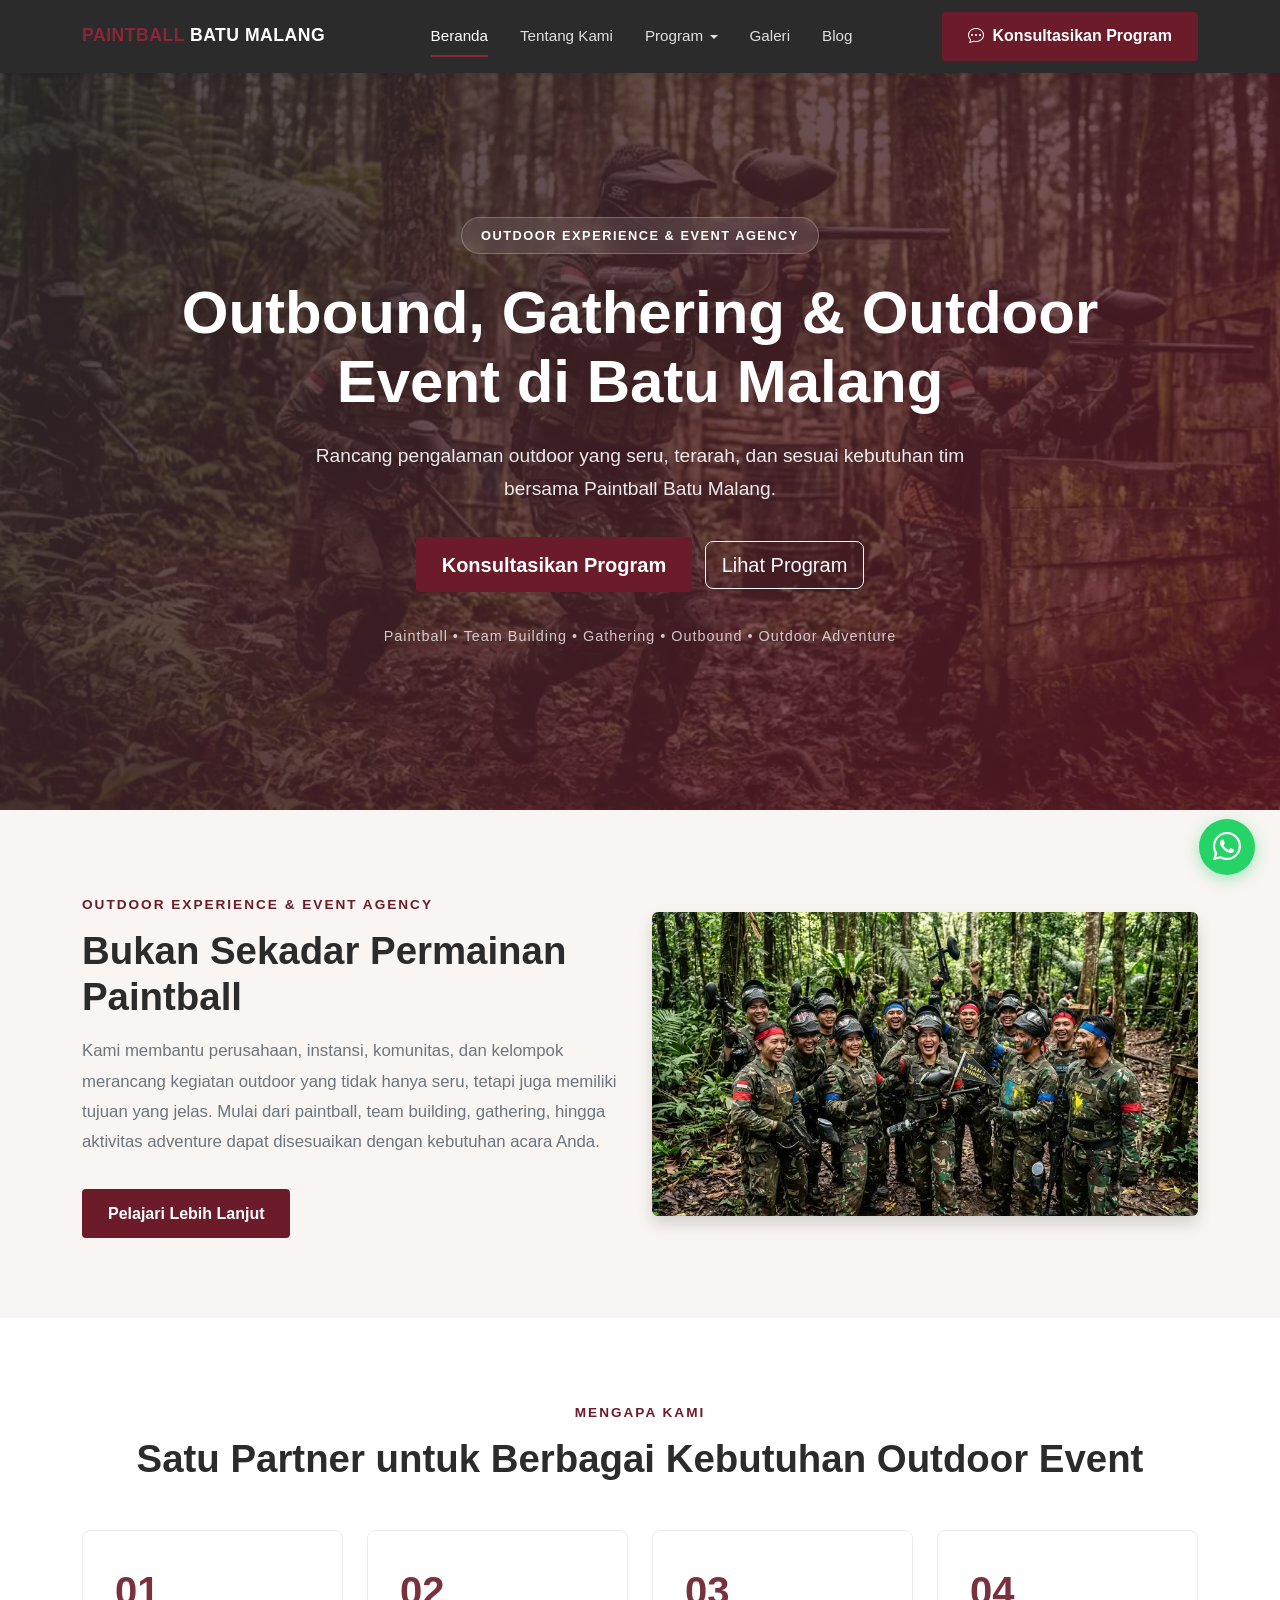
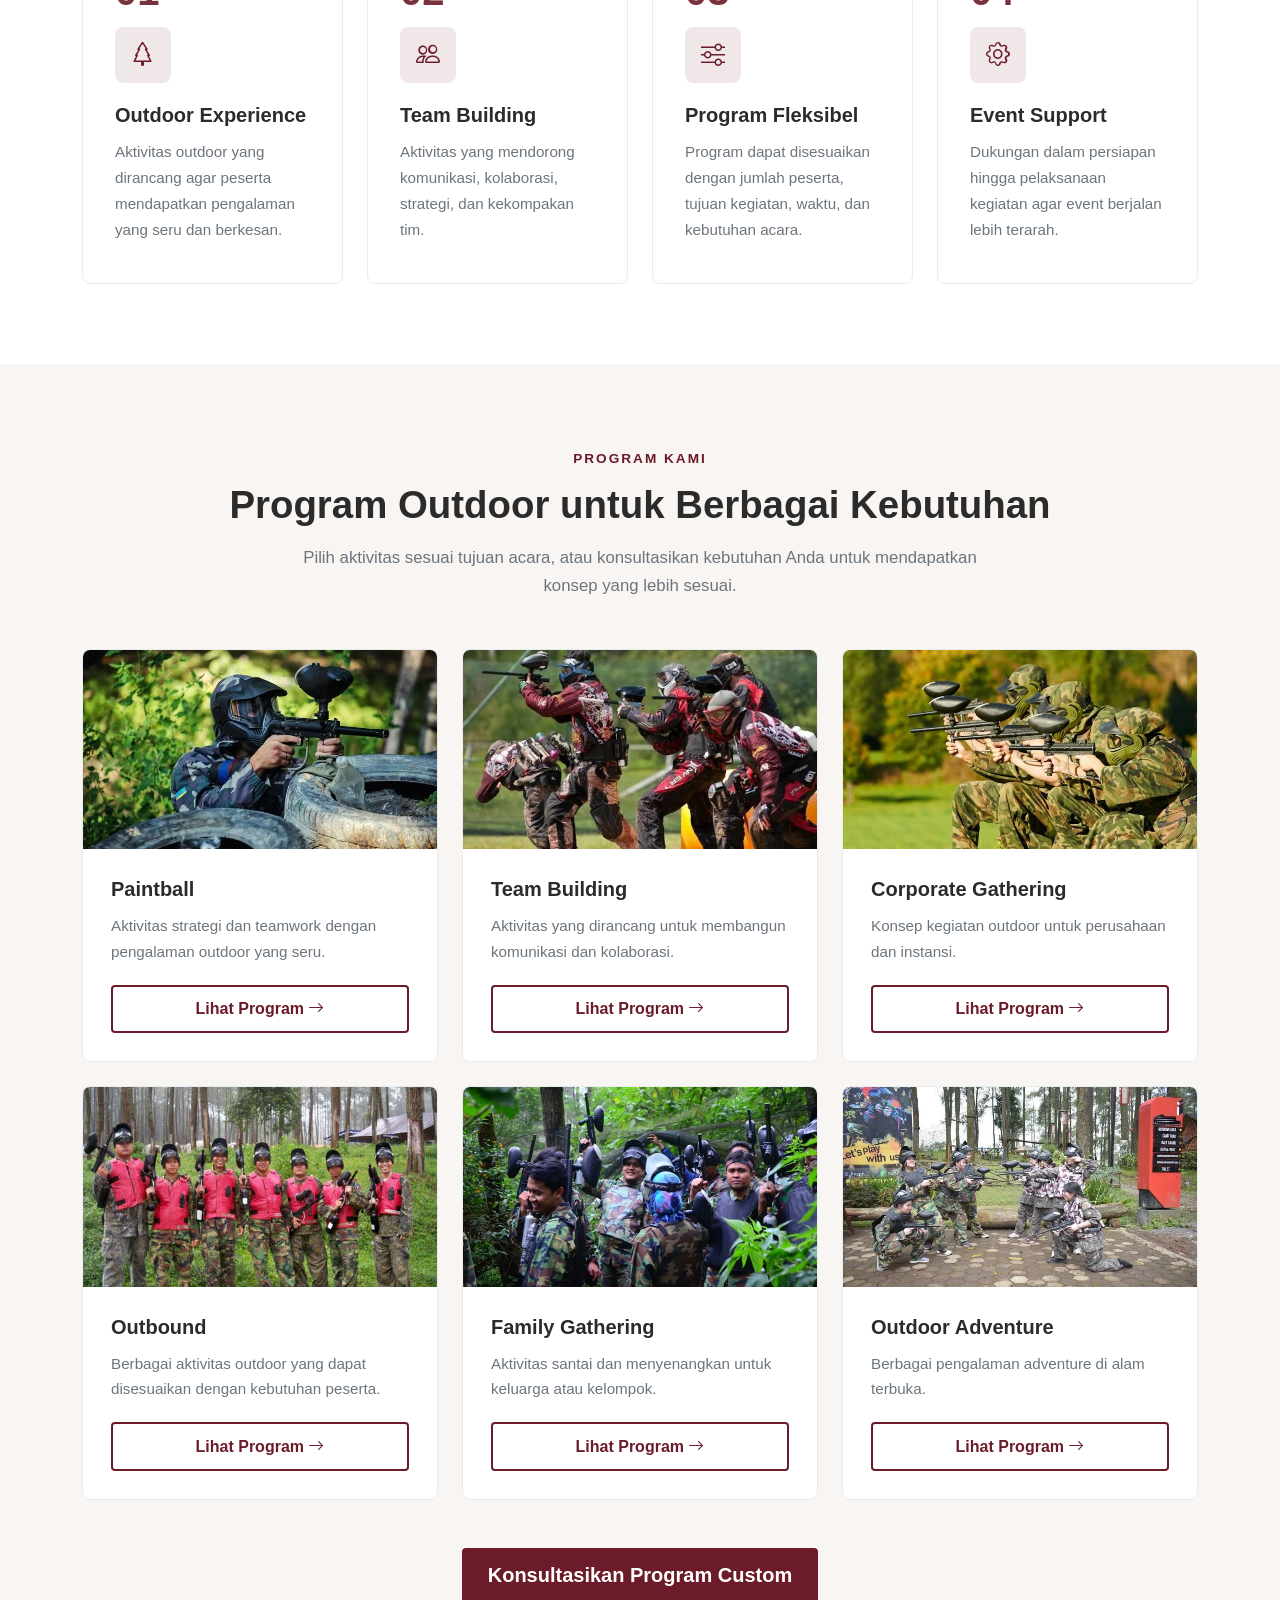
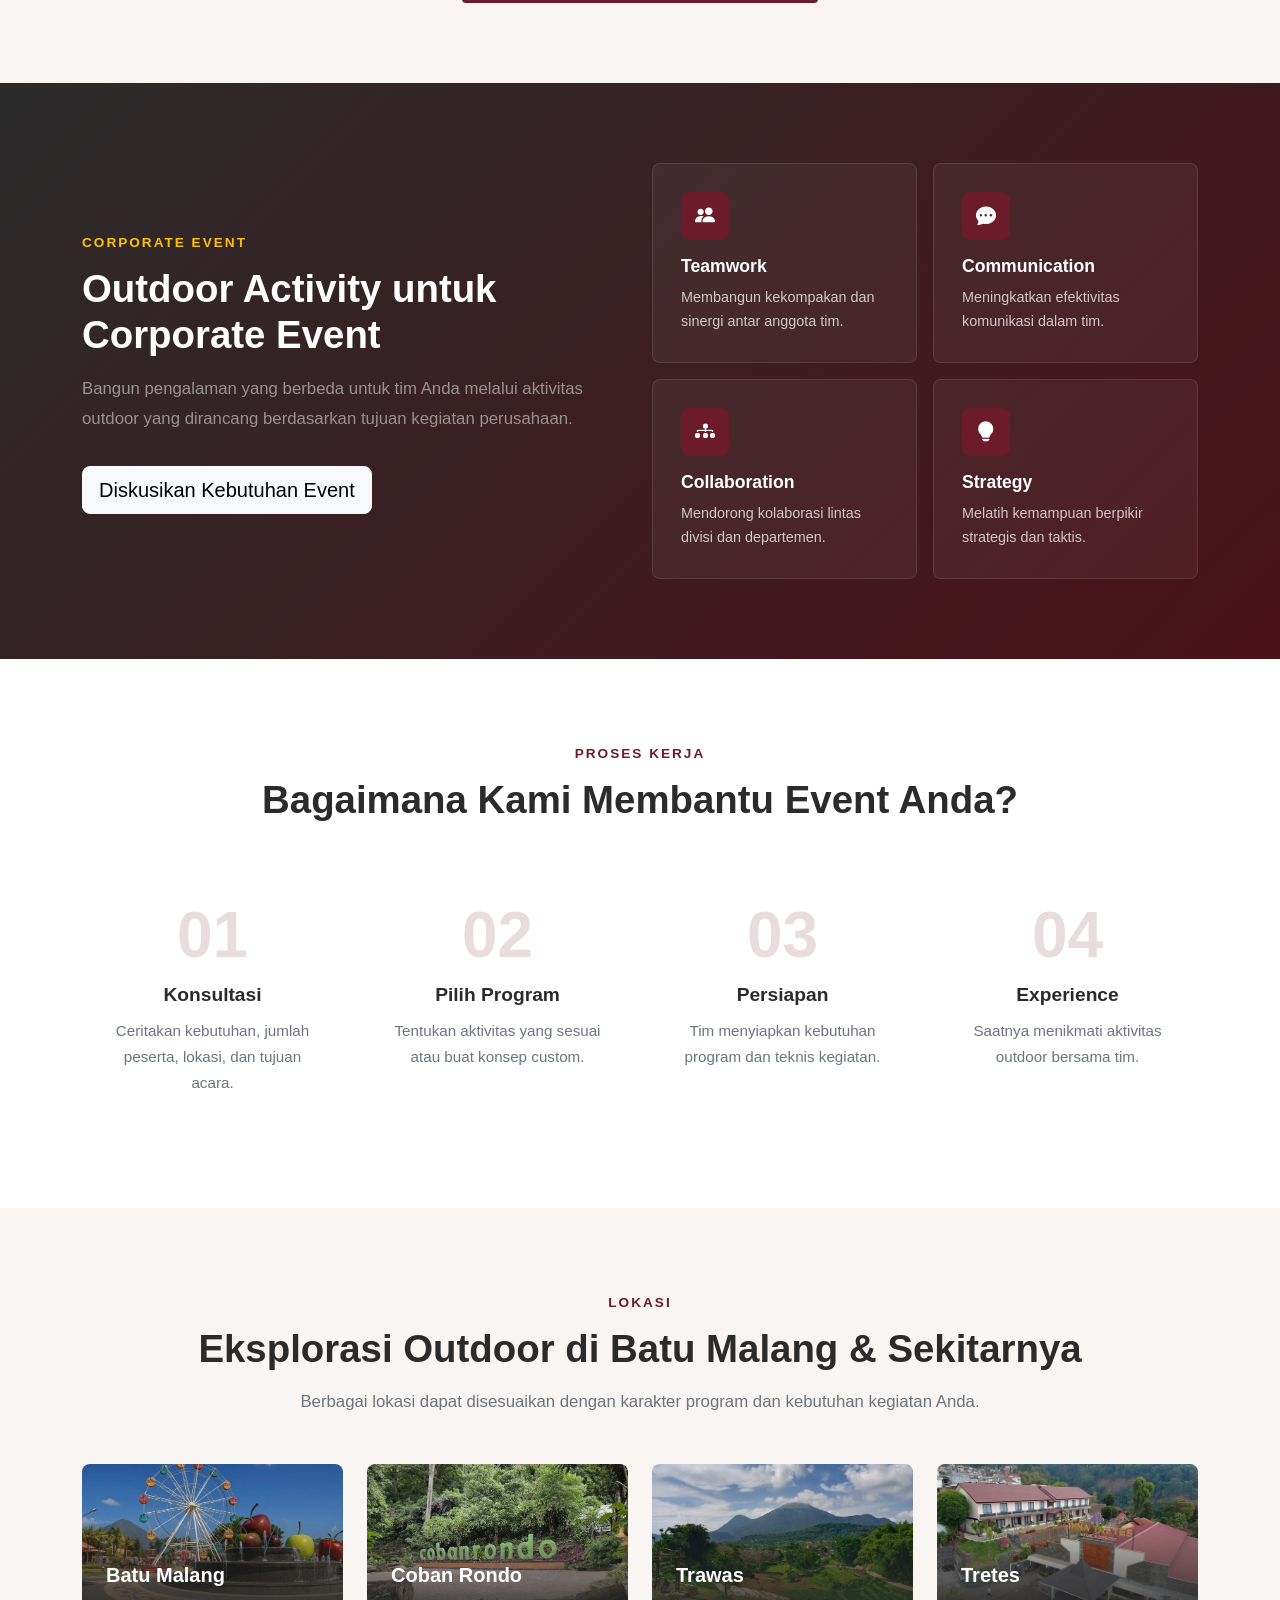
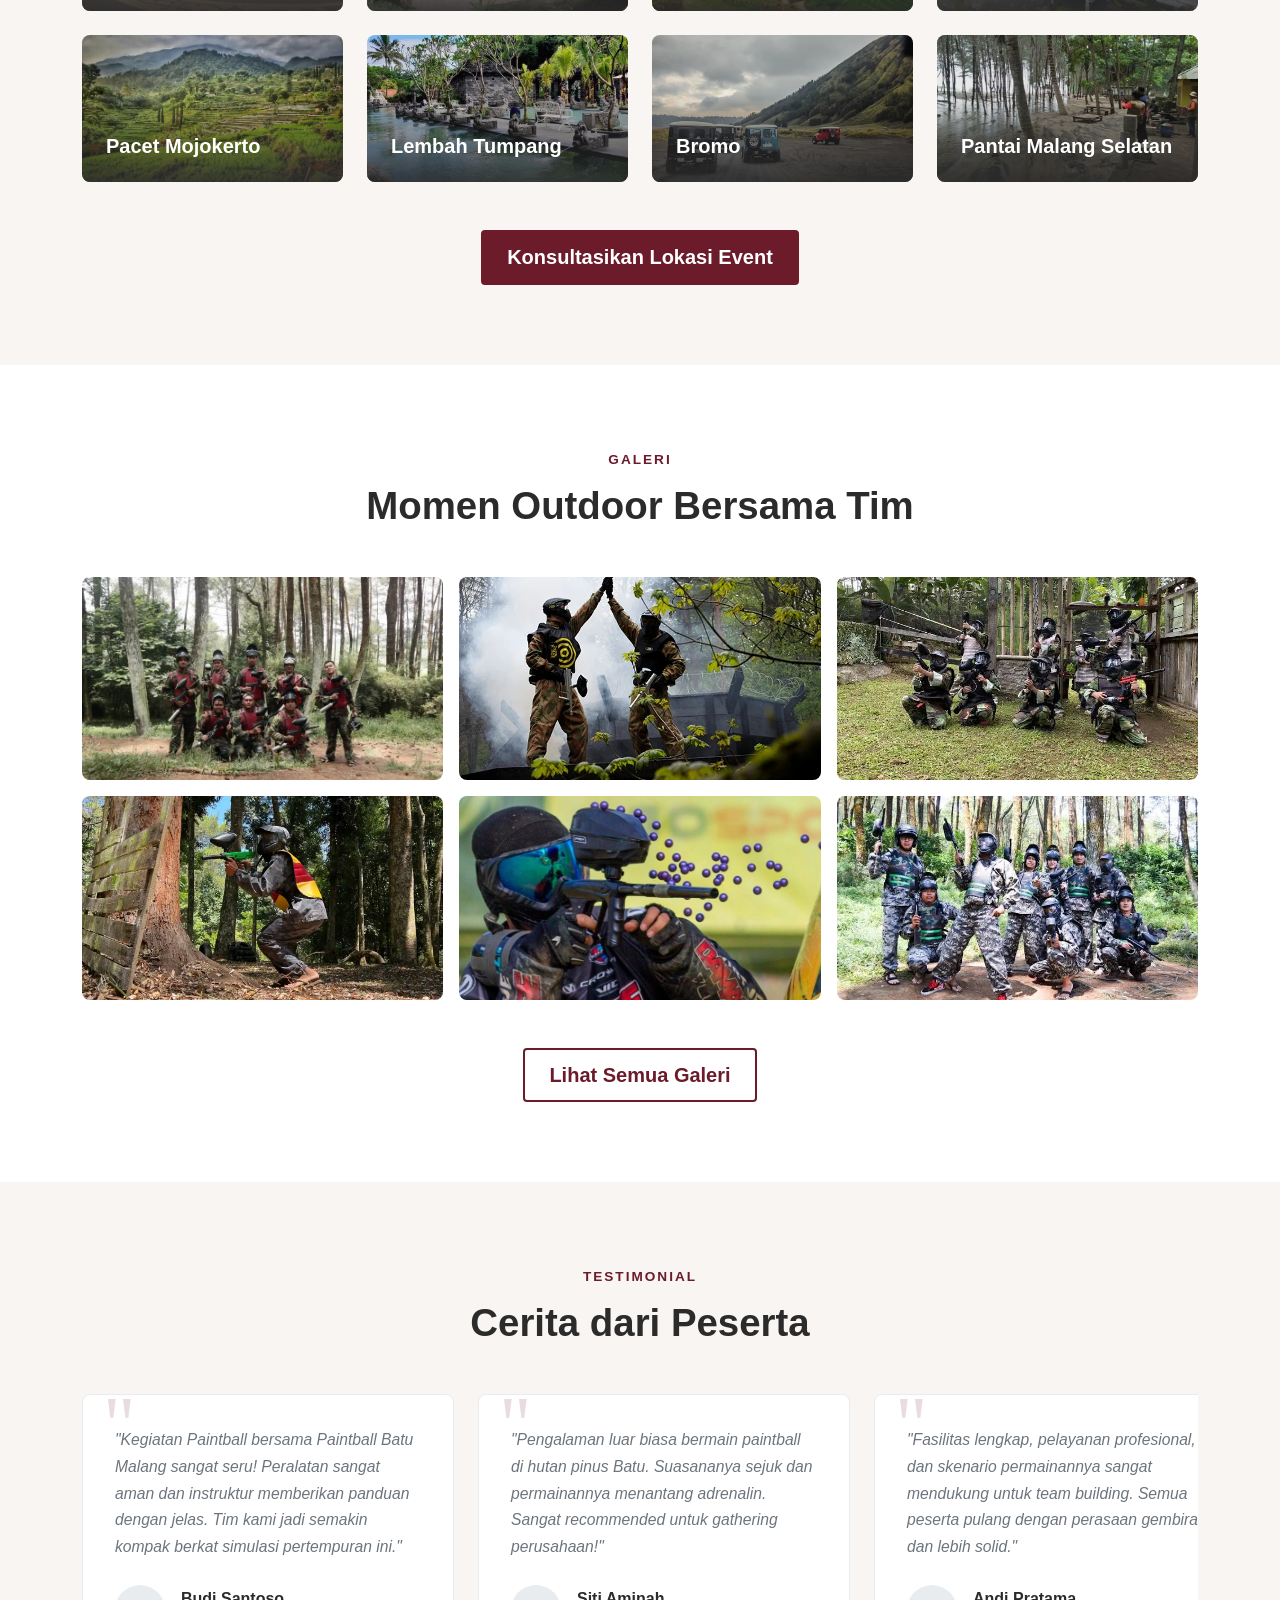
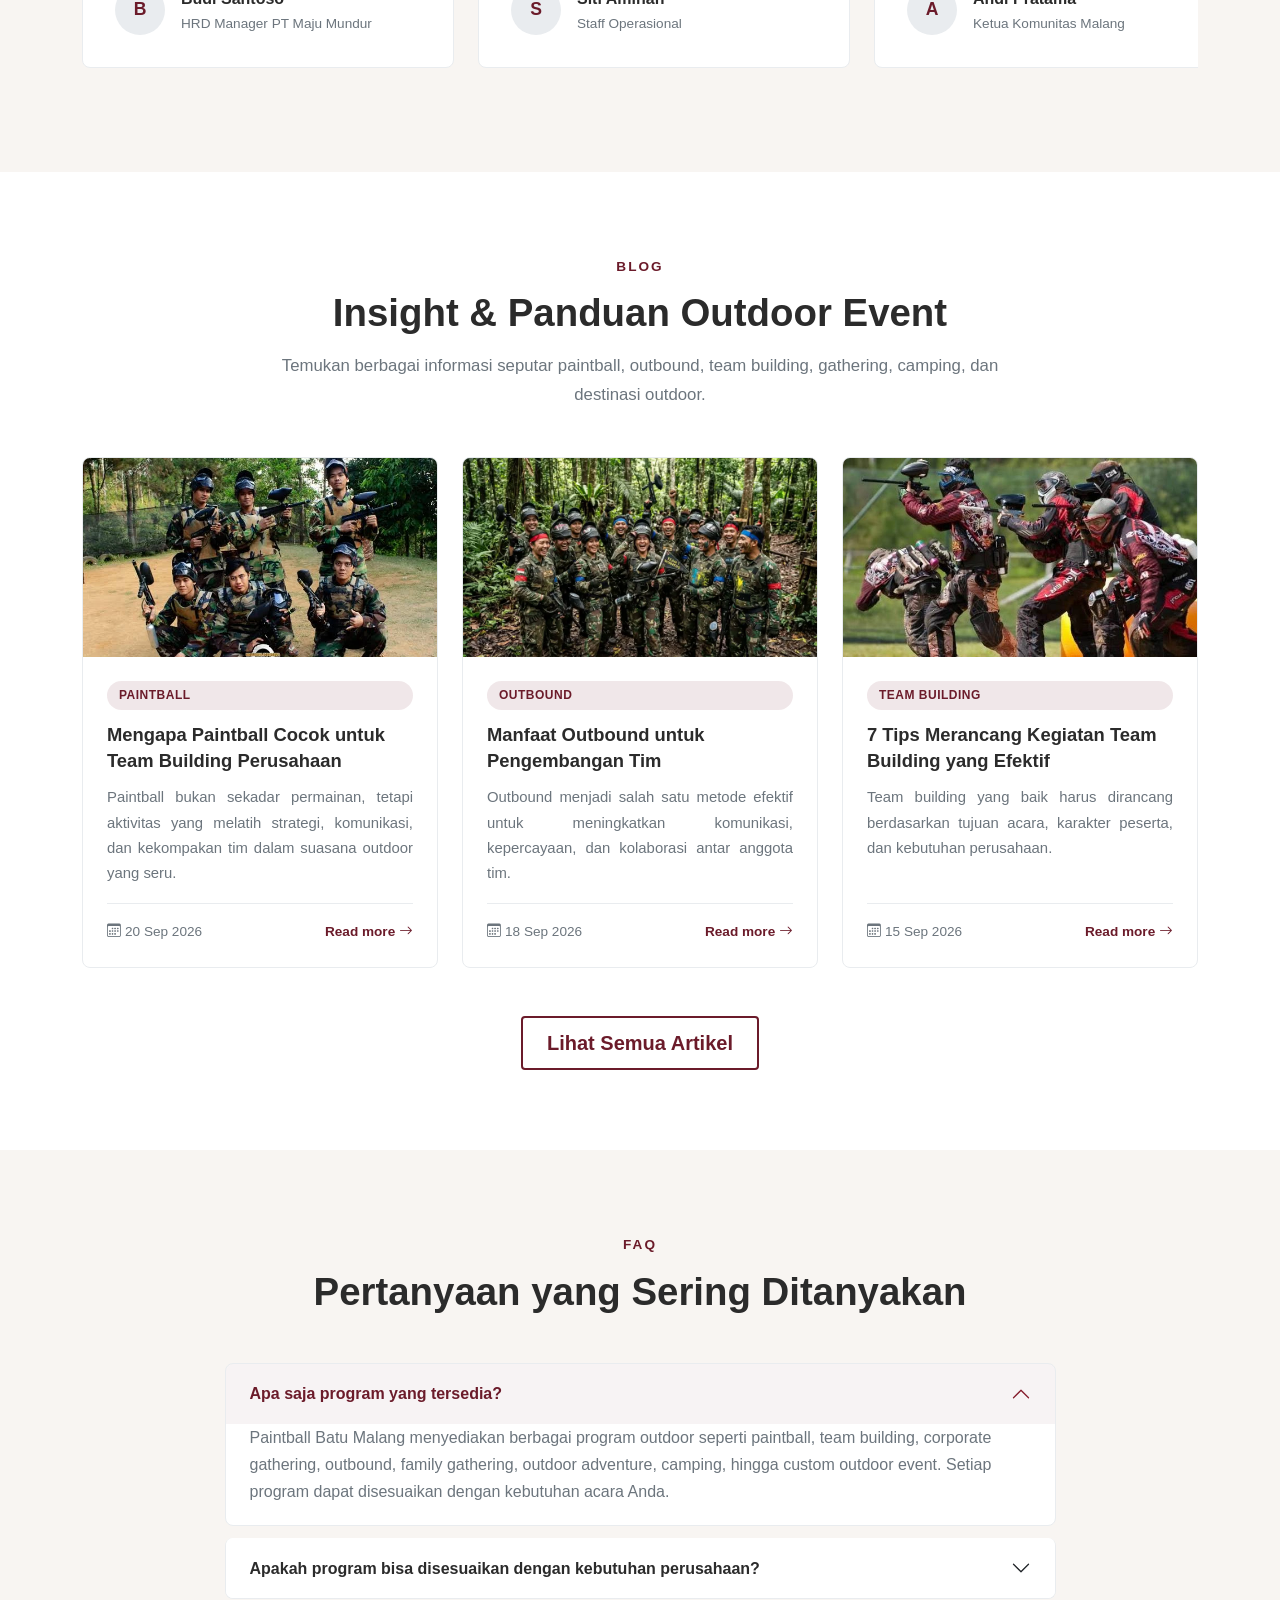
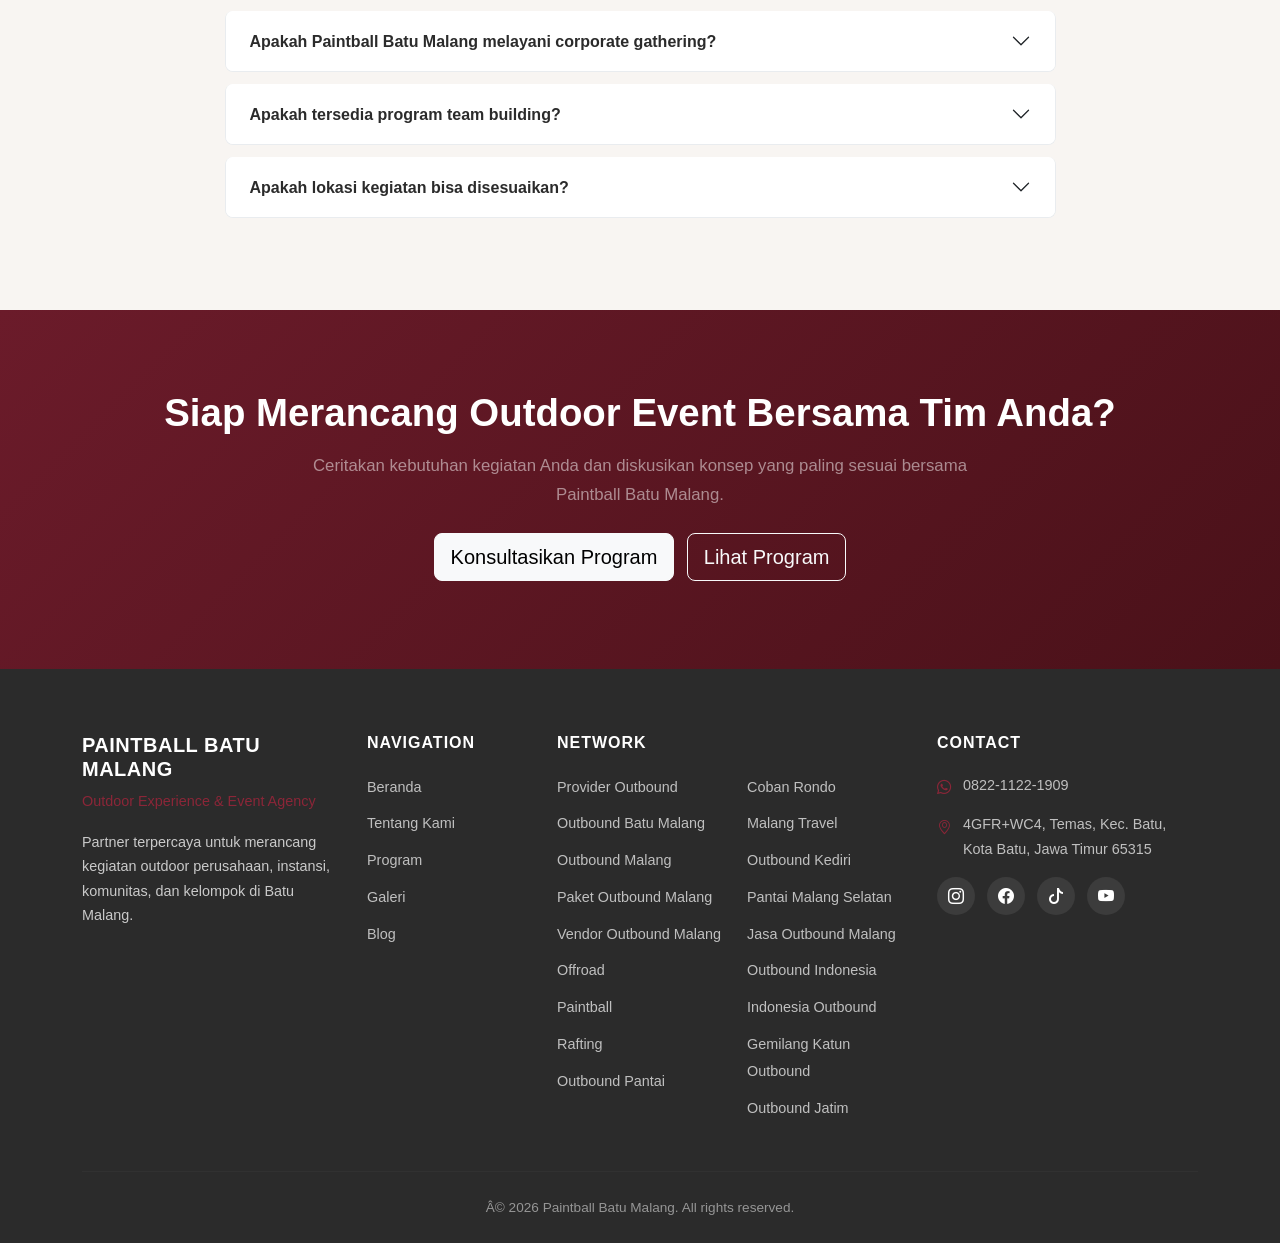
==== commit 7c1d1589: "Add files via upload" ====
--- a/index.html
+++ b/index.html
@@ -1,4 +1,4 @@
-﻿<!DOCTYPE html>
+<!DOCTYPE html>
 <html lang="id">
 
 <head>
@@ -43,11 +43,13 @@
 
     
 
-    <!-- CSS -->
-    <link href="https://cdn.jsdelivr.net/npm/bootstrap@5.3.2/dist/css/bootstrap.min.css" rel="stylesheet">
-    <link rel="stylesheet" href="https://cdn.jsdelivr.net/npm/bootstrap-icons@1.11.1/font/bootstrap-icons.css">
-    <link href="https://fonts.googleapis.com/css2?family=Poppins:wght@400;500;600;700;800&family=Inter:wght@300;400;500;600&display=swap" rel="stylesheet">
-    <link rel="stylesheet" href="assets/css/style.css">
+    <!-- Preload LCP Hero Image -->
+    <link rel="preload" as="image" href="assets/img/hero-paintball.webp" fetchpriority="high">
+
+    <link rel="preload" href="assets/css/style.css" as="style">
+
+    <link rel="stylesheet" href="assets/css/style.css">
+
     <!-- JSON-LD Schemas -->
     <script type="application/ld+json">
 {
@@ -152,7 +154,7 @@
         </div>
     </nav>
 
-    <section class="hero-section hero-no-bg"> <img src="assets/img/hero-paintball.webp" alt="Paintball Batu Malang Outdoor Event" fetchpriority="high" class="hero-img-bg"> <div class="hero-overlay hero-overlay-z"></div>
+    <section class="hero-section hero-no-bg"> <img src="assets/img/hero-paintball.webp" alt="Paintball Batu Malang Outdoor Event" fetchpriority="high" decoding="async" width="1920" height="1080" class="hero-img-bg"> <div class="hero-overlay hero-overlay-z"></div>
         <div class="hero-content">
             <div class="container">
                 <div class="row justify-content-center">
@@ -167,7 +169,7 @@
                                 Program</a>
                             <a href="program.html" class="btn btn-outline-light btn-lg mb-2">Lihat Program</a>
                         </div>
-                        <p class="hero-tags mt-4">Paintball â€¢ Team Building â€¢ Gathering â€¢ Outbound â€¢ Outdoor Adventure
+                        <p class="hero-tags mt-4">Paintball &bull; Team Building &bull; Gathering &bull; Outbound &bull; Outdoor Adventure
                         </p>
                     </div>
                 </div>
--- a/assets/css/style.css
+++ b/assets/css/style.css
@@ -1,4 +1,2484 @@
-﻿/* ========================================
+/* --- GOOGLE FONTS --- */
+/* cyrillic-ext */
+@font-face {
+  font-family: 'Inter';
+  font-style: normal;
+  font-weight: 300;
+  font-display: swap;
+  src: url(https://fonts.gstatic.com/s/inter/v20/UcC73FwrK3iLTeHuS_nVMrMxCp50SjIa2JL7SUc.woff2) format('woff2');
+  unicode-range: U+0460-052F, U+1C80-1C8A, U+20B4, U+2DE0-2DFF, U+A640-A69F, U+FE2E-FE2F;
+}
+/* cyrillic */
+@font-face {
+  font-family: 'Inter';
+  font-style: normal;
+  font-weight: 300;
+  font-display: swap;
+  src: url(https://fonts.gstatic.com/s/inter/v20/UcC73FwrK3iLTeHuS_nVMrMxCp50SjIa0ZL7SUc.woff2) format('woff2');
+  unicode-range: U+0301, U+0400-045F, U+0490-0491, U+04B0-04B1, U+2116;
+}
+/* greek-ext */
+@font-face {
+  font-family: 'Inter';
+  font-style: normal;
+  font-weight: 300;
+  font-display: swap;
+  src: url(https://fonts.gstatic.com/s/inter/v20/UcC73FwrK3iLTeHuS_nVMrMxCp50SjIa2ZL7SUc.woff2) format('woff2');
+  unicode-range: U+1F00-1FFF;
+}
+/* greek */
+@font-face {
+  font-family: 'Inter';
+  font-style: normal;
+  font-weight: 300;
+  font-display: swap;
+  src: url(https://fonts.gstatic.com/s/inter/v20/UcC73FwrK3iLTeHuS_nVMrMxCp50SjIa1pL7SUc.woff2) format('woff2');
+  unicode-range: U+0370-0377, U+037A-037F, U+0384-038A, U+038C, U+038E-03A1, U+03A3-03FF;
+}
+/* vietnamese */
+@font-face {
+  font-family: 'Inter';
+  font-style: normal;
+  font-weight: 300;
+  font-display: swap;
+  src: url(https://fonts.gstatic.com/s/inter/v20/UcC73FwrK3iLTeHuS_nVMrMxCp50SjIa2pL7SUc.woff2) format('woff2');
+  unicode-range: U+0102-0103, U+0110-0111, U+0128-0129, U+0168-0169, U+01A0-01A1, U+01AF-01B0, U+0300-0301, U+0303-0304, U+0308-0309, U+0323, U+0329, U+1EA0-1EF9, U+20AB;
+}
+/* latin-ext */
+@font-face {
+  font-family: 'Inter';
+  font-style: normal;
+  font-weight: 300;
+  font-display: swap;
+  src: url(https://fonts.gstatic.com/s/inter/v20/UcC73FwrK3iLTeHuS_nVMrMxCp50SjIa25L7SUc.woff2) format('woff2');
+  unicode-range: U+0100-02BA, U+02BD-02C5, U+02C7-02CC, U+02CE-02D7, U+02DD-02FF, U+0304, U+0308, U+0329, U+1D00-1DBF, U+1E00-1E9F, U+1EF2-1EFF, U+2020, U+20A0-20AB, U+20AD-20C0, U+2113, U+2C60-2C7F, U+A720-A7FF;
+}
+/* latin */
+@font-face {
+  font-family: 'Inter';
+  font-style: normal;
+  font-weight: 300;
+  font-display: swap;
+  src: url(https://fonts.gstatic.com/s/inter/v20/UcC73FwrK3iLTeHuS_nVMrMxCp50SjIa1ZL7.woff2) format('woff2');
+  unicode-range: U+0000-00FF, U+0131, U+0152-0153, U+02BB-02BC, U+02C6, U+02DA, U+02DC, U+0304, U+0308, U+0329, U+2000-206F, U+20AC, U+2122, U+2191, U+2193, U+2212, U+2215, U+FEFF, U+FFFD;
+}
+/* cyrillic-ext */
+@font-face {
+  font-family: 'Inter';
+  font-style: normal;
+  font-weight: 400;
+  font-display: swap;
+  src: url(https://fonts.gstatic.com/s/inter/v20/UcC73FwrK3iLTeHuS_nVMrMxCp50SjIa2JL7SUc.woff2) format('woff2');
+  unicode-range: U+0460-052F, U+1C80-1C8A, U+20B4, U+2DE0-2DFF, U+A640-A69F, U+FE2E-FE2F;
+}
+/* cyrillic */
+@font-face {
+  font-family: 'Inter';
+  font-style: normal;
+  font-weight: 400;
+  font-display: swap;
+  src: url(https://fonts.gstatic.com/s/inter/v20/UcC73FwrK3iLTeHuS_nVMrMxCp50SjIa0ZL7SUc.woff2) format('woff2');
+  unicode-range: U+0301, U+0400-045F, U+0490-0491, U+04B0-04B1, U+2116;
+}
+/* greek-ext */
+@font-face {
+  font-family: 'Inter';
+  font-style: normal;
+  font-weight: 400;
+  font-display: swap;
+  src: url(https://fonts.gstatic.com/s/inter/v20/UcC73FwrK3iLTeHuS_nVMrMxCp50SjIa2ZL7SUc.woff2) format('woff2');
+  unicode-range: U+1F00-1FFF;
+}
+/* greek */
+@font-face {
+  font-family: 'Inter';
+  font-style: normal;
+  font-weight: 400;
+  font-display: swap;
+  src: url(https://fonts.gstatic.com/s/inter/v20/UcC73FwrK3iLTeHuS_nVMrMxCp50SjIa1pL7SUc.woff2) format('woff2');
+  unicode-range: U+0370-0377, U+037A-037F, U+0384-038A, U+038C, U+038E-03A1, U+03A3-03FF;
+}
+/* vietnamese */
+@font-face {
+  font-family: 'Inter';
+  font-style: normal;
+  font-weight: 400;
+  font-display: swap;
+  src: url(https://fonts.gstatic.com/s/inter/v20/UcC73FwrK3iLTeHuS_nVMrMxCp50SjIa2pL7SUc.woff2) format('woff2');
+  unicode-range: U+0102-0103, U+0110-0111, U+0128-0129, U+0168-0169, U+01A0-01A1, U+01AF-01B0, U+0300-0301, U+0303-0304, U+0308-0309, U+0323, U+0329, U+1EA0-1EF9, U+20AB;
+}
+/* latin-ext */
+@font-face {
+  font-family: 'Inter';
+  font-style: normal;
+  font-weight: 400;
+  font-display: swap;
+  src: url(https://fonts.gstatic.com/s/inter/v20/UcC73FwrK3iLTeHuS_nVMrMxCp50SjIa25L7SUc.woff2) format('woff2');
+  unicode-range: U+0100-02BA, U+02BD-02C5, U+02C7-02CC, U+02CE-02D7, U+02DD-02FF, U+0304, U+0308, U+0329, U+1D00-1DBF, U+1E00-1E9F, U+1EF2-1EFF, U+2020, U+20A0-20AB, U+20AD-20C0, U+2113, U+2C60-2C7F, U+A720-A7FF;
+}
+/* latin */
+@font-face {
+  font-family: 'Inter';
+  font-style: normal;
+  font-weight: 400;
+  font-display: swap;
+  src: url(https://fonts.gstatic.com/s/inter/v20/UcC73FwrK3iLTeHuS_nVMrMxCp50SjIa1ZL7.woff2) format('woff2');
+  unicode-range: U+0000-00FF, U+0131, U+0152-0153, U+02BB-02BC, U+02C6, U+02DA, U+02DC, U+0304, U+0308, U+0329, U+2000-206F, U+20AC, U+2122, U+2191, U+2193, U+2212, U+2215, U+FEFF, U+FFFD;
+}
+/* cyrillic-ext */
+@font-face {
+  font-family: 'Inter';
+  font-style: normal;
+  font-weight: 500;
+  font-display: swap;
+  src: url(https://fonts.gstatic.com/s/inter/v20/UcC73FwrK3iLTeHuS_nVMrMxCp50SjIa2JL7SUc.woff2) format('woff2');
+  unicode-range: U+0460-052F, U+1C80-1C8A, U+20B4, U+2DE0-2DFF, U+A640-A69F, U+FE2E-FE2F;
+}
+/* cyrillic */
+@font-face {
+  font-family: 'Inter';
+  font-style: normal;
+  font-weight: 500;
+  font-display: swap;
+  src: url(https://fonts.gstatic.com/s/inter/v20/UcC73FwrK3iLTeHuS_nVMrMxCp50SjIa0ZL7SUc.woff2) format('woff2');
+  unicode-range: U+0301, U+0400-045F, U+0490-0491, U+04B0-04B1, U+2116;
+}
+/* greek-ext */
+@font-face {
+  font-family: 'Inter';
+  font-style: normal;
+  font-weight: 500;
+  font-display: swap;
+  src: url(https://fonts.gstatic.com/s/inter/v20/UcC73FwrK3iLTeHuS_nVMrMxCp50SjIa2ZL7SUc.woff2) format('woff2');
+  unicode-range: U+1F00-1FFF;
+}
+/* greek */
+@font-face {
+  font-family: 'Inter';
+  font-style: normal;
+  font-weight: 500;
+  font-display: swap;
+  src: url(https://fonts.gstatic.com/s/inter/v20/UcC73FwrK3iLTeHuS_nVMrMxCp50SjIa1pL7SUc.woff2) format('woff2');
+  unicode-range: U+0370-0377, U+037A-037F, U+0384-038A, U+038C, U+038E-03A1, U+03A3-03FF;
+}
+/* vietnamese */
+@font-face {
+  font-family: 'Inter';
+  font-style: normal;
+  font-weight: 500;
+  font-display: swap;
+  src: url(https://fonts.gstatic.com/s/inter/v20/UcC73FwrK3iLTeHuS_nVMrMxCp50SjIa2pL7SUc.woff2) format('woff2');
+  unicode-range: U+0102-0103, U+0110-0111, U+0128-0129, U+0168-0169, U+01A0-01A1, U+01AF-01B0, U+0300-0301, U+0303-0304, U+0308-0309, U+0323, U+0329, U+1EA0-1EF9, U+20AB;
+}
+/* latin-ext */
+@font-face {
+  font-family: 'Inter';
+  font-style: normal;
+  font-weight: 500;
+  font-display: swap;
+  src: url(https://fonts.gstatic.com/s/inter/v20/UcC73FwrK3iLTeHuS_nVMrMxCp50SjIa25L7SUc.woff2) format('woff2');
+  unicode-range: U+0100-02BA, U+02BD-02C5, U+02C7-02CC, U+02CE-02D7, U+02DD-02FF, U+0304, U+0308, U+0329, U+1D00-1DBF, U+1E00-1E9F, U+1EF2-1EFF, U+2020, U+20A0-20AB, U+20AD-20C0, U+2113, U+2C60-2C7F, U+A720-A7FF;
+}
+/* latin */
+@font-face {
+  font-family: 'Inter';
+  font-style: normal;
+  font-weight: 500;
+  font-display: swap;
+  src: url(https://fonts.gstatic.com/s/inter/v20/UcC73FwrK3iLTeHuS_nVMrMxCp50SjIa1ZL7.woff2) format('woff2');
+  unicode-range: U+0000-00FF, U+0131, U+0152-0153, U+02BB-02BC, U+02C6, U+02DA, U+02DC, U+0304, U+0308, U+0329, U+2000-206F, U+20AC, U+2122, U+2191, U+2193, U+2212, U+2215, U+FEFF, U+FFFD;
+}
+/* cyrillic-ext */
+@font-face {
+  font-family: 'Inter';
+  font-style: normal;
+  font-weight: 600;
+  font-display: swap;
+  src: url(https://fonts.gstatic.com/s/inter/v20/UcC73FwrK3iLTeHuS_nVMrMxCp50SjIa2JL7SUc.woff2) format('woff2');
+  unicode-range: U+0460-052F, U+1C80-1C8A, U+20B4, U+2DE0-2DFF, U+A640-A69F, U+FE2E-FE2F;
+}
+/* cyrillic */
+@font-face {
+  font-family: 'Inter';
+  font-style: normal;
+  font-weight: 600;
+  font-display: swap;
+  src: url(https://fonts.gstatic.com/s/inter/v20/UcC73FwrK3iLTeHuS_nVMrMxCp50SjIa0ZL7SUc.woff2) format('woff2');
+  unicode-range: U+0301, U+0400-045F, U+0490-0491, U+04B0-04B1, U+2116;
+}
+/* greek-ext */
+@font-face {
+  font-family: 'Inter';
+  font-style: normal;
+  font-weight: 600;
+  font-display: swap;
+  src: url(https://fonts.gstatic.com/s/inter/v20/UcC73FwrK3iLTeHuS_nVMrMxCp50SjIa2ZL7SUc.woff2) format('woff2');
+  unicode-range: U+1F00-1FFF;
+}
+/* greek */
+@font-face {
+  font-family: 'Inter';
+  font-style: normal;
+  font-weight: 600;
+  font-display: swap;
+  src: url(https://fonts.gstatic.com/s/inter/v20/UcC73FwrK3iLTeHuS_nVMrMxCp50SjIa1pL7SUc.woff2) format('woff2');
+  unicode-range: U+0370-0377, U+037A-037F, U+0384-038A, U+038C, U+038E-03A1, U+03A3-03FF;
+}
+/* vietnamese */
+@font-face {
+  font-family: 'Inter';
+  font-style: normal;
+  font-weight: 600;
+  font-display: swap;
+  src: url(https://fonts.gstatic.com/s/inter/v20/UcC73FwrK3iLTeHuS_nVMrMxCp50SjIa2pL7SUc.woff2) format('woff2');
+  unicode-range: U+0102-0103, U+0110-0111, U+0128-0129, U+0168-0169, U+01A0-01A1, U+01AF-01B0, U+0300-0301, U+0303-0304, U+0308-0309, U+0323, U+0329, U+1EA0-1EF9, U+20AB;
+}
+/* latin-ext */
+@font-face {
+  font-family: 'Inter';
+  font-style: normal;
+  font-weight: 600;
+  font-display: swap;
+  src: url(https://fonts.gstatic.com/s/inter/v20/UcC73FwrK3iLTeHuS_nVMrMxCp50SjIa25L7SUc.woff2) format('woff2');
+  unicode-range: U+0100-02BA, U+02BD-02C5, U+02C7-02CC, U+02CE-02D7, U+02DD-02FF, U+0304, U+0308, U+0329, U+1D00-1DBF, U+1E00-1E9F, U+1EF2-1EFF, U+2020, U+20A0-20AB, U+20AD-20C0, U+2113, U+2C60-2C7F, U+A720-A7FF;
+}
+/* latin */
+@font-face {
+  font-family: 'Inter';
+  font-style: normal;
+  font-weight: 600;
+  font-display: swap;
+  src: url(https://fonts.gstatic.com/s/inter/v20/UcC73FwrK3iLTeHuS_nVMrMxCp50SjIa1ZL7.woff2) format('woff2');
+  unicode-range: U+0000-00FF, U+0131, U+0152-0153, U+02BB-02BC, U+02C6, U+02DA, U+02DC, U+0304, U+0308, U+0329, U+2000-206F, U+20AC, U+2122, U+2191, U+2193, U+2212, U+2215, U+FEFF, U+FFFD;
+}
+/* devanagari */
+@font-face {
+  font-family: 'Poppins';
+  font-style: normal;
+  font-weight: 400;
+  font-display: swap;
+  src: url(https://fonts.gstatic.com/s/poppins/v24/pxiEyp8kv8JHgFVrJJbecmNE.woff2) format('woff2');
+  unicode-range: U+0900-097F, U+1CD0-1CF9, U+200C-200D, U+20A8, U+20B9, U+20F0, U+25CC, U+A830-A839, U+A8E0-A8FF, U+11B00-11B09;
+}
+/* latin-ext */
+@font-face {
+  font-family: 'Poppins';
+  font-style: normal;
+  font-weight: 400;
+  font-display: swap;
+  src: url(https://fonts.gstatic.com/s/poppins/v24/pxiEyp8kv8JHgFVrJJnecmNE.woff2) format('woff2');
+  unicode-range: U+0100-02BA, U+02BD-02C5, U+02C7-02CC, U+02CE-02D7, U+02DD-02FF, U+0304, U+0308, U+0329, U+1D00-1DBF, U+1E00-1E9F, U+1EF2-1EFF, U+2020, U+20A0-20AB, U+20AD-20C0, U+2113, U+2C60-2C7F, U+A720-A7FF;
+}
+/* latin */
+@font-face {
+  font-family: 'Poppins';
+  font-style: normal;
+  font-weight: 400;
+  font-display: swap;
+  src: url(https://fonts.gstatic.com/s/poppins/v24/pxiEyp8kv8JHgFVrJJfecg.woff2) format('woff2');
+  unicode-range: U+0000-00FF, U+0131, U+0152-0153, U+02BB-02BC, U+02C6, U+02DA, U+02DC, U+0304, U+0308, U+0329, U+2000-206F, U+20AC, U+2122, U+2191, U+2193, U+2212, U+2215, U+FEFF, U+FFFD;
+}
+/* devanagari */
+@font-face {
+  font-family: 'Poppins';
+  font-style: normal;
+  font-weight: 500;
+  font-display: swap;
+  src: url(https://fonts.gstatic.com/s/poppins/v24/pxiByp8kv8JHgFVrLGT9Z11lFc-K.woff2) format('woff2');
+  unicode-range: U+0900-097F, U+1CD0-1CF9, U+200C-200D, U+20A8, U+20B9, U+20F0, U+25CC, U+A830-A839, U+A8E0-A8FF, U+11B00-11B09;
+}
+/* latin-ext */
+@font-face {
+  font-family: 'Poppins';
+  font-style: normal;
+  font-weight: 500;
+  font-display: swap;
+  src: url(https://fonts.gstatic.com/s/poppins/v24/pxiByp8kv8JHgFVrLGT9Z1JlFc-K.woff2) format('woff2');
+  unicode-range: U+0100-02BA, U+02BD-02C5, U+02C7-02CC, U+02CE-02D7, U+02DD-02FF, U+0304, U+0308, U+0329, U+1D00-1DBF, U+1E00-1E9F, U+1EF2-1EFF, U+2020, U+20A0-20AB, U+20AD-20C0, U+2113, U+2C60-2C7F, U+A720-A7FF;
+}
+/* latin */
+@font-face {
+  font-family: 'Poppins';
+  font-style: normal;
+  font-weight: 500;
+  font-display: swap;
+  src: url(https://fonts.gstatic.com/s/poppins/v24/pxiByp8kv8JHgFVrLGT9Z1xlFQ.woff2) format('woff2');
+  unicode-range: U+0000-00FF, U+0131, U+0152-0153, U+02BB-02BC, U+02C6, U+02DA, U+02DC, U+0304, U+0308, U+0329, U+2000-206F, U+20AC, U+2122, U+2191, U+2193, U+2212, U+2215, U+FEFF, U+FFFD;
+}
+/* devanagari */
+@font-face {
+  font-family: 'Poppins';
+  font-style: normal;
+  font-weight: 600;
+  font-display: swap;
+  src: url(https://fonts.gstatic.com/s/poppins/v24/pxiByp8kv8JHgFVrLEj6Z11lFc-K.woff2) format('woff2');
+  unicode-range: U+0900-097F, U+1CD0-1CF9, U+200C-200D, U+20A8, U+20B9, U+20F0, U+25CC, U+A830-A839, U+A8E0-A8FF, U+11B00-11B09;
+}
+/* latin-ext */
+@font-face {
+  font-family: 'Poppins';
+  font-style: normal;
+  font-weight: 600;
+  font-display: swap;
+  src: url(https://fonts.gstatic.com/s/poppins/v24/pxiByp8kv8JHgFVrLEj6Z1JlFc-K.woff2) format('woff2');
+  unicode-range: U+0100-02BA, U+02BD-02C5, U+02C7-02CC, U+02CE-02D7, U+02DD-02FF, U+0304, U+0308, U+0329, U+1D00-1DBF, U+1E00-1E9F, U+1EF2-1EFF, U+2020, U+20A0-20AB, U+20AD-20C0, U+2113, U+2C60-2C7F, U+A720-A7FF;
+}
+/* latin */
+@font-face {
+  font-family: 'Poppins';
+  font-style: normal;
+  font-weight: 600;
+  font-display: swap;
+  src: url(https://fonts.gstatic.com/s/poppins/v24/pxiByp8kv8JHgFVrLEj6Z1xlFQ.woff2) format('woff2');
+  unicode-range: U+0000-00FF, U+0131, U+0152-0153, U+02BB-02BC, U+02C6, U+02DA, U+02DC, U+0304, U+0308, U+0329, U+2000-206F, U+20AC, U+2122, U+2191, U+2193, U+2212, U+2215, U+FEFF, U+FFFD;
+}
+/* devanagari */
+@font-face {
+  font-family: 'Poppins';
+  font-style: normal;
+  font-weight: 700;
+  font-display: swap;
+  src: url(https://fonts.gstatic.com/s/poppins/v24/pxiByp8kv8JHgFVrLCz7Z11lFc-K.woff2) format('woff2');
+  unicode-range: U+0900-097F, U+1CD0-1CF9, U+200C-200D, U+20A8, U+20B9, U+20F0, U+25CC, U+A830-A839, U+A8E0-A8FF, U+11B00-11B09;
+}
+/* latin-ext */
+@font-face {
+  font-family: 'Poppins';
+  font-style: normal;
+  font-weight: 700;
+  font-display: swap;
+  src: url(https://fonts.gstatic.com/s/poppins/v24/pxiByp8kv8JHgFVrLCz7Z1JlFc-K.woff2) format('woff2');
+  unicode-range: U+0100-02BA, U+02BD-02C5, U+02C7-02CC, U+02CE-02D7, U+02DD-02FF, U+0304, U+0308, U+0329, U+1D00-1DBF, U+1E00-1E9F, U+1EF2-1EFF, U+2020, U+20A0-20AB, U+20AD-20C0, U+2113, U+2C60-2C7F, U+A720-A7FF;
+}
+/* latin */
+@font-face {
+  font-family: 'Poppins';
+  font-style: normal;
+  font-weight: 700;
+  font-display: swap;
+  src: url(https://fonts.gstatic.com/s/poppins/v24/pxiByp8kv8JHgFVrLCz7Z1xlFQ.woff2) format('woff2');
+  unicode-range: U+0000-00FF, U+0131, U+0152-0153, U+02BB-02BC, U+02C6, U+02DA, U+02DC, U+0304, U+0308, U+0329, U+2000-206F, U+20AC, U+2122, U+2191, U+2193, U+2212, U+2215, U+FEFF, U+FFFD;
+}
+/* devanagari */
+@font-face {
+  font-family: 'Poppins';
+  font-style: normal;
+  font-weight: 800;
+  font-display: swap;
+  src: url(https://fonts.gstatic.com/s/poppins/v24/pxiByp8kv8JHgFVrLDD4Z11lFc-K.woff2) format('woff2');
+  unicode-range: U+0900-097F, U+1CD0-1CF9, U+200C-200D, U+20A8, U+20B9, U+20F0, U+25CC, U+A830-A839, U+A8E0-A8FF, U+11B00-11B09;
+}
+/* latin-ext */
+@font-face {
+  font-family: 'Poppins';
+  font-style: normal;
+  font-weight: 800;
+  font-display: swap;
+  src: url(https://fonts.gstatic.com/s/poppins/v24/pxiByp8kv8JHgFVrLDD4Z1JlFc-K.woff2) format('woff2');
+  unicode-range: U+0100-02BA, U+02BD-02C5, U+02C7-02CC, U+02CE-02D7, U+02DD-02FF, U+0304, U+0308, U+0329, U+1D00-1DBF, U+1E00-1E9F, U+1EF2-1EFF, U+2020, U+20A0-20AB, U+20AD-20C0, U+2113, U+2C60-2C7F, U+A720-A7FF;
+}
+/* latin */
+@font-face {
+  font-family: 'Poppins';
+  font-style: normal;
+  font-weight: 800;
+  font-display: swap;
+  src: url(https://fonts.gstatic.com/s/poppins/v24/pxiByp8kv8JHgFVrLDD4Z1xlFQ.woff2) format('woff2');
+  unicode-range: U+0000-00FF, U+0131, U+0152-0153, U+02BB-02BC, U+02C6, U+02DA, U+02DC, U+0304, U+0308, U+0329, U+2000-206F, U+20AC, U+2122, U+2191, U+2193, U+2212, U+2215, U+FEFF, U+FFFD;
+}
+
+
+/* --- BOOTSTRAP 5.3.2 --- */
+@charset "UTF-8";/*!
+ * Bootstrap  v5.3.2 (https://getbootstrap.com/)
+ * Copyright 2011-2023 The Bootstrap Authors
+ * Licensed under MIT (https://github.com/twbs/bootstrap/blob/main/LICENSE)
+ */:root,[data-bs-theme=light]{--bs-blue:#0d6efd;--bs-indigo:#6610f2;--bs-purple:#6f42c1;--bs-pink:#d63384;--bs-red:#dc3545;--bs-orange:#fd7e14;--bs-yellow:#ffc107;--bs-green:#198754;--bs-teal:#20c997;--bs-cyan:#0dcaf0;--bs-black:#000;--bs-white:#fff;--bs-gray:#6c757d;--bs-gray-dark:#343a40;--bs-gray-100:#f8f9fa;--bs-gray-200:#e9ecef;--bs-gray-300:#dee2e6;--bs-gray-400:#ced4da;--bs-gray-500:#adb5bd;--bs-gray-600:#6c757d;--bs-gray-700:#495057;--bs-gray-800:#343a40;--bs-gray-900:#212529;--bs-primary:#0d6efd;--bs-secondary:#6c757d;--bs-success:#198754;--bs-info:#0dcaf0;--bs-warning:#ffc107;--bs-danger:#dc3545;--bs-light:#f8f9fa;--bs-dark:#212529;--bs-primary-rgb:13,110,253;--bs-secondary-rgb:108,117,125;--bs-success-rgb:25,135,84;--bs-info-rgb:13,202,240;--bs-warning-rgb:255,193,7;--bs-danger-rgb:220,53,69;--bs-light-rgb:248,249,250;--bs-dark-rgb:33,37,41;--bs-primary-text-emphasis:#052c65;--bs-secondary-text-emphasis:#2b2f32;--bs-success-text-emphasis:#0a3622;--bs-info-text-emphasis:#055160;--bs-warning-text-emphasis:#664d03;--bs-danger-text-emphasis:#58151c;--bs-light-text-emphasis:#495057;--bs-dark-text-emphasis:#495057;--bs-primary-bg-subtle:#cfe2ff;--bs-secondary-bg-subtle:#e2e3e5;--bs-success-bg-subtle:#d1e7dd;--bs-info-bg-subtle:#cff4fc;--bs-warning-bg-subtle:#fff3cd;--bs-danger-bg-subtle:#f8d7da;--bs-light-bg-subtle:#fcfcfd;--bs-dark-bg-subtle:#ced4da;--bs-primary-border-subtle:#9ec5fe;--bs-secondary-border-subtle:#c4c8cb;--bs-success-border-subtle:#a3cfbb;--bs-info-border-subtle:#9eeaf9;--bs-warning-border-subtle:#ffe69c;--bs-danger-border-subtle:#f1aeb5;--bs-light-border-subtle:#e9ecef;--bs-dark-border-subtle:#adb5bd;--bs-white-rgb:255,255,255;--bs-black-rgb:0,0,0;--bs-font-sans-serif:system-ui,-apple-system,"Segoe UI",Roboto,"Helvetica Neue","Noto Sans","Liberation Sans",Arial,sans-serif,"Apple Color Emoji","Segoe UI Emoji","Segoe UI Symbol","Noto Color Emoji";--bs-font-monospace:SFMono-Regular,Menlo,Monaco,Consolas,"Liberation Mono","Courier New",monospace;--bs-gradient:linear-gradient(180deg, rgba(255, 255, 255, 0.15), rgba(255, 255, 255, 0));--bs-body-font-family:var(--bs-font-sans-serif);--bs-body-font-size:1rem;--bs-body-font-weight:400;--bs-body-line-height:1.5;--bs-body-color:#212529;--bs-body-color-rgb:33,37,41;--bs-body-bg:#fff;--bs-body-bg-rgb:255,255,255;--bs-emphasis-color:#000;--bs-emphasis-color-rgb:0,0,0;--bs-secondary-color:rgba(33, 37, 41, 0.75);--bs-secondary-color-rgb:33,37,41;--bs-secondary-bg:#e9ecef;--bs-secondary-bg-rgb:233,236,239;--bs-tertiary-color:rgba(33, 37, 41, 0.5);--bs-tertiary-color-rgb:33,37,41;--bs-tertiary-bg:#f8f9fa;--bs-tertiary-bg-rgb:248,249,250;--bs-heading-color:inherit;--bs-link-color:#0d6efd;--bs-link-color-rgb:13,110,253;--bs-link-decoration:underline;--bs-link-hover-color:#0a58ca;--bs-link-hover-color-rgb:10,88,202;--bs-code-color:#d63384;--bs-highlight-color:#212529;--bs-highlight-bg:#fff3cd;--bs-border-width:1px;--bs-border-style:solid;--bs-border-color:#dee2e6;--bs-border-color-translucent:rgba(0, 0, 0, 0.175);--bs-border-radius:0.375rem;--bs-border-radius-sm:0.25rem;--bs-border-radius-lg:0.5rem;--bs-border-radius-xl:1rem;--bs-border-radius-xxl:2rem;--bs-border-radius-2xl:var(--bs-border-radius-xxl);--bs-border-radius-pill:50rem;--bs-box-shadow:0 0.5rem 1rem rgba(0, 0, 0, 0.15);--bs-box-shadow-sm:0 0.125rem 0.25rem rgba(0, 0, 0, 0.075);--bs-box-shadow-lg:0 1rem 3rem rgba(0, 0, 0, 0.175);--bs-box-shadow-inset:inset 0 1px 2px rgba(0, 0, 0, 0.075);--bs-focus-ring-width:0.25rem;--bs-focus-ring-opacity:0.25;--bs-focus-ring-color:rgba(13, 110, 253, 0.25);--bs-form-valid-color:#198754;--bs-form-valid-border-color:#198754;--bs-form-invalid-color:#dc3545;--bs-form-invalid-border-color:#dc3545}[data-bs-theme=dark]{color-scheme:dark;--bs-body-color:#dee2e6;--bs-body-color-rgb:222,226,230;--bs-body-bg:#212529;--bs-body-bg-rgb:33,37,41;--bs-emphasis-color:#fff;--bs-emphasis-color-rgb:255,255,255;--bs-secondary-color:rgba(222, 226, 230, 0.75);--bs-secondary-color-rgb:222,226,230;--bs-secondary-bg:#343a40;--bs-secondary-bg-rgb:52,58,64;--bs-tertiary-color:rgba(222, 226, 230, 0.5);--bs-tertiary-color-rgb:222,226,230;--bs-tertiary-bg:#2b3035;--bs-tertiary-bg-rgb:43,48,53;--bs-primary-text-emphasis:#6ea8fe;--bs-secondary-text-emphasis:#a7acb1;--bs-success-text-emphasis:#75b798;--bs-info-text-emphasis:#6edff6;--bs-warning-text-emphasis:#ffda6a;--bs-danger-text-emphasis:#ea868f;--bs-light-text-emphasis:#f8f9fa;--bs-dark-text-emphasis:#dee2e6;--bs-primary-bg-subtle:#031633;--bs-secondary-bg-subtle:#161719;--bs-success-bg-subtle:#051b11;--bs-info-bg-subtle:#032830;--bs-warning-bg-subtle:#332701;--bs-danger-bg-subtle:#2c0b0e;--bs-light-bg-subtle:#343a40;--bs-dark-bg-subtle:#1a1d20;--bs-primary-border-subtle:#084298;--bs-secondary-border-subtle:#41464b;--bs-success-border-subtle:#0f5132;--bs-info-border-subtle:#087990;--bs-warning-border-subtle:#997404;--bs-danger-border-subtle:#842029;--bs-light-border-subtle:#495057;--bs-dark-border-subtle:#343a40;--bs-heading-color:inherit;--bs-link-color:#6ea8fe;--bs-link-hover-color:#8bb9fe;--bs-link-color-rgb:110,168,254;--bs-link-hover-color-rgb:139,185,254;--bs-code-color:#e685b5;--bs-highlight-color:#dee2e6;--bs-highlight-bg:#664d03;--bs-border-color:#495057;--bs-border-color-translucent:rgba(255, 255, 255, 0.15);--bs-form-valid-color:#75b798;--bs-form-valid-border-color:#75b798;--bs-form-invalid-color:#ea868f;--bs-form-invalid-border-color:#ea868f}*,::after,::before{box-sizing:border-box}@media (prefers-reduced-motion:no-preference){:root{scroll-behavior:smooth}}body{margin:0;font-family:var(--bs-body-font-family);font-size:var(--bs-body-font-size);font-weight:var(--bs-body-font-weight);line-height:var(--bs-body-line-height);color:var(--bs-body-color);text-align:var(--bs-body-text-align);background-color:var(--bs-body-bg);-webkit-text-size-adjust:100%;-webkit-tap-highlight-color:transparent}hr{margin:1rem 0;color:inherit;border:0;border-top:var(--bs-border-width) solid;opacity:.25}.h1,.h2,.h3,.h4,.h5,.h6,h1,h2,h3,h4,h5,h6{margin-top:0;margin-bottom:.5rem;font-weight:500;line-height:1.2;color:var(--bs-heading-color)}.h1,h1{font-size:calc(1.375rem + 1.5vw)}@media (min-width:1200px){.h1,h1{font-size:2.5rem}}.h2,h2{font-size:calc(1.325rem + .9vw)}@media (min-width:1200px){.h2,h2{font-size:2rem}}.h3,h3{font-size:calc(1.3rem + .6vw)}@media (min-width:1200px){.h3,h3{font-size:1.75rem}}.h4,h4{font-size:calc(1.275rem + .3vw)}@media (min-width:1200px){.h4,h4{font-size:1.5rem}}.h5,h5{font-size:1.25rem}.h6,h6{font-size:1rem}p{margin-top:0;margin-bottom:1rem}abbr[title]{-webkit-text-decoration:underline dotted;text-decoration:underline dotted;cursor:help;-webkit-text-decoration-skip-ink:none;text-decoration-skip-ink:none}address{margin-bottom:1rem;font-style:normal;line-height:inherit}ol,ul{padding-left:2rem}dl,ol,ul{margin-top:0;margin-bottom:1rem}ol ol,ol ul,ul ol,ul ul{margin-bottom:0}dt{font-weight:700}dd{margin-bottom:.5rem;margin-left:0}blockquote{margin:0 0 1rem}b,strong{font-weight:bolder}.small,small{font-size:.875em}.mark,mark{padding:.1875em;color:var(--bs-highlight-color);background-color:var(--bs-highlight-bg)}sub,sup{position:relative;font-size:.75em;line-height:0;vertical-align:baseline}sub{bottom:-.25em}sup{top:-.5em}a{color:rgba(var(--bs-link-color-rgb),var(--bs-link-opacity,1));text-decoration:underline}a:hover{--bs-link-color-rgb:var(--bs-link-hover-color-rgb)}a:not([href]):not([class]),a:not([href]):not([class]):hover{color:inherit;text-decoration:none}code,kbd,pre,samp{font-family:var(--bs-font-monospace);font-size:1em}pre{display:block;margin-top:0;margin-bottom:1rem;overflow:auto;font-size:.875em}pre code{font-size:inherit;color:inherit;word-break:normal}code{font-size:.875em;color:var(--bs-code-color);word-wrap:break-word}a>code{color:inherit}kbd{padding:.1875rem .375rem;font-size:.875em;color:var(--bs-body-bg);background-color:var(--bs-body-color);border-radius:.25rem}kbd kbd{padding:0;font-size:1em}figure{margin:0 0 1rem}img,svg{vertical-align:middle}table{caption-side:bottom;border-collapse:collapse}caption{padding-top:.5rem;padding-bottom:.5rem;color:var(--bs-secondary-color);text-align:left}th{text-align:inherit;text-align:-webkit-match-parent}tbody,td,tfoot,th,thead,tr{border-color:inherit;border-style:solid;border-width:0}label{display:inline-block}button{border-radius:0}button:focus:not(:focus-visible){outline:0}button,input,optgroup,select,textarea{margin:0;font-family:inherit;font-size:inherit;line-height:inherit}button,select{text-transform:none}[role=button]{cursor:pointer}select{word-wrap:normal}select:disabled{opacity:1}[list]:not([type=date]):not([type=datetime-local]):not([type=month]):not([type=week]):not([type=time])::-webkit-calendar-picker-indicator{display:none!important}[type=button],[type=reset],[type=submit],button{-webkit-appearance:button}[type=button]:not(:disabled),[type=reset]:not(:disabled),[type=submit]:not(:disabled),button:not(:disabled){cursor:pointer}::-moz-focus-inner{padding:0;border-style:none}textarea{resize:vertical}fieldset{min-width:0;padding:0;margin:0;border:0}legend{float:left;width:100%;padding:0;margin-bottom:.5rem;font-size:calc(1.275rem + .3vw);line-height:inherit}@media (min-width:1200px){legend{font-size:1.5rem}}legend+*{clear:left}::-webkit-datetime-edit-day-field,::-webkit-datetime-edit-fields-wrapper,::-webkit-datetime-edit-hour-field,::-webkit-datetime-edit-minute,::-webkit-datetime-edit-month-field,::-webkit-datetime-edit-text,::-webkit-datetime-edit-year-field{padding:0}::-webkit-inner-spin-button{height:auto}[type=search]{-webkit-appearance:textfield;outline-offset:-2px}::-webkit-search-decoration{-webkit-appearance:none}::-webkit-color-swatch-wrapper{padding:0}::-webkit-file-upload-button{font:inherit;-webkit-appearance:button}::file-selector-button{font:inherit;-webkit-appearance:button}output{display:inline-block}iframe{border:0}summary{display:list-item;cursor:pointer}progress{vertical-align:baseline}[hidden]{display:none!important}.lead{font-size:1.25rem;font-weight:300}.display-1{font-size:calc(1.625rem + 4.5vw);font-weight:300;line-height:1.2}@media (min-width:1200px){.display-1{font-size:5rem}}.display-2{font-size:calc(1.575rem + 3.9vw);font-weight:300;line-height:1.2}@media (min-width:1200px){.display-2{font-size:4.5rem}}.display-3{font-size:calc(1.525rem + 3.3vw);font-weight:300;line-height:1.2}@media (min-width:1200px){.display-3{font-size:4rem}}.display-4{font-size:calc(1.475rem + 2.7vw);font-weight:300;line-height:1.2}@media (min-width:1200px){.display-4{font-size:3.5rem}}.display-5{font-size:calc(1.425rem + 2.1vw);font-weight:300;line-height:1.2}@media (min-width:1200px){.display-5{font-size:3rem}}.display-6{font-size:calc(1.375rem + 1.5vw);font-weight:300;line-height:1.2}@media (min-width:1200px){.display-6{font-size:2.5rem}}.list-unstyled{padding-left:0;list-style:none}.list-inline{padding-left:0;list-style:none}.list-inline-item{display:inline-block}.list-inline-item:not(:last-child){margin-right:.5rem}.initialism{font-size:.875em;text-transform:uppercase}.blockquote{margin-bottom:1rem;font-size:1.25rem}.blockquote>:last-child{margin-bottom:0}.blockquote-footer{margin-top:-1rem;margin-bottom:1rem;font-size:.875em;color:#6c757d}.blockquote-footer::before{content:"— "}.img-fluid{max-width:100%;height:auto}.img-thumbnail{padding:.25rem;background-color:var(--bs-body-bg);border:var(--bs-border-width) solid var(--bs-border-color);border-radius:var(--bs-border-radius);max-width:100%;height:auto}.figure{display:inline-block}.figure-img{margin-bottom:.5rem;line-height:1}.figure-caption{font-size:.875em;color:var(--bs-secondary-color)}.container,.container-fluid,.container-lg,.container-md,.container-sm,.container-xl,.container-xxl{--bs-gutter-x:1.5rem;--bs-gutter-y:0;width:100%;padding-right:calc(var(--bs-gutter-x) * .5);padding-left:calc(var(--bs-gutter-x) * .5);margin-right:auto;margin-left:auto}@media (min-width:576px){.container,.container-sm{max-width:540px}}@media (min-width:768px){.container,.container-md,.container-sm{max-width:720px}}@media (min-width:992px){.container,.container-lg,.container-md,.container-sm{max-width:960px}}@media (min-width:1200px){.container,.container-lg,.container-md,.container-sm,.container-xl{max-width:1140px}}@media (min-width:1400px){.container,.container-lg,.container-md,.container-sm,.container-xl,.container-xxl{max-width:1320px}}:root{--bs-breakpoint-xs:0;--bs-breakpoint-sm:576px;--bs-breakpoint-md:768px;--bs-breakpoint-lg:992px;--bs-breakpoint-xl:1200px;--bs-breakpoint-xxl:1400px}.row{--bs-gutter-x:1.5rem;--bs-gutter-y:0;display:flex;flex-wrap:wrap;margin-top:calc(-1 * var(--bs-gutter-y));margin-right:calc(-.5 * var(--bs-gutter-x));margin-left:calc(-.5 * var(--bs-gutter-x))}.row>*{flex-shrink:0;width:100%;max-width:100%;padding-right:calc(var(--bs-gutter-x) * .5);padding-left:calc(var(--bs-gutter-x) * .5);margin-top:var(--bs-gutter-y)}.col{flex:1 0 0%}.row-cols-auto>*{flex:0 0 auto;width:auto}.row-cols-1>*{flex:0 0 auto;width:100%}.row-cols-2>*{flex:0 0 auto;width:50%}.row-cols-3>*{flex:0 0 auto;width:33.33333333%}.row-cols-4>*{flex:0 0 auto;width:25%}.row-cols-5>*{flex:0 0 auto;width:20%}.row-cols-6>*{flex:0 0 auto;width:16.66666667%}.col-auto{flex:0 0 auto;width:auto}.col-1{flex:0 0 auto;width:8.33333333%}.col-2{flex:0 0 auto;width:16.66666667%}.col-3{flex:0 0 auto;width:25%}.col-4{flex:0 0 auto;width:33.33333333%}.col-5{flex:0 0 auto;width:41.66666667%}.col-6{flex:0 0 auto;width:50%}.col-7{flex:0 0 auto;width:58.33333333%}.col-8{flex:0 0 auto;width:66.66666667%}.col-9{flex:0 0 auto;width:75%}.col-10{flex:0 0 auto;width:83.33333333%}.col-11{flex:0 0 auto;width:91.66666667%}.col-12{flex:0 0 auto;width:100%}.offset-1{margin-left:8.33333333%}.offset-2{margin-left:16.66666667%}.offset-3{margin-left:25%}.offset-4{margin-left:33.33333333%}.offset-5{margin-left:41.66666667%}.offset-6{margin-left:50%}.offset-7{margin-left:58.33333333%}.offset-8{margin-left:66.66666667%}.offset-9{margin-left:75%}.offset-10{margin-left:83.33333333%}.offset-11{margin-left:91.66666667%}.g-0,.gx-0{--bs-gutter-x:0}.g-0,.gy-0{--bs-gutter-y:0}.g-1,.gx-1{--bs-gutter-x:0.25rem}.g-1,.gy-1{--bs-gutter-y:0.25rem}.g-2,.gx-2{--bs-gutter-x:0.5rem}.g-2,.gy-2{--bs-gutter-y:0.5rem}.g-3,.gx-3{--bs-gutter-x:1rem}.g-3,.gy-3{--bs-gutter-y:1rem}.g-4,.gx-4{--bs-gutter-x:1.5rem}.g-4,.gy-4{--bs-gutter-y:1.5rem}.g-5,.gx-5{--bs-gutter-x:3rem}.g-5,.gy-5{--bs-gutter-y:3rem}@media (min-width:576px){.col-sm{flex:1 0 0%}.row-cols-sm-auto>*{flex:0 0 auto;width:auto}.row-cols-sm-1>*{flex:0 0 auto;width:100%}.row-cols-sm-2>*{flex:0 0 auto;width:50%}.row-cols-sm-3>*{flex:0 0 auto;width:33.33333333%}.row-cols-sm-4>*{flex:0 0 auto;width:25%}.row-cols-sm-5>*{flex:0 0 auto;width:20%}.row-cols-sm-6>*{flex:0 0 auto;width:16.66666667%}.col-sm-auto{flex:0 0 auto;width:auto}.col-sm-1{flex:0 0 auto;width:8.33333333%}.col-sm-2{flex:0 0 auto;width:16.66666667%}.col-sm-3{flex:0 0 auto;width:25%}.col-sm-4{flex:0 0 auto;width:33.33333333%}.col-sm-5{flex:0 0 auto;width:41.66666667%}.col-sm-6{flex:0 0 auto;width:50%}.col-sm-7{flex:0 0 auto;width:58.33333333%}.col-sm-8{flex:0 0 auto;width:66.66666667%}.col-sm-9{flex:0 0 auto;width:75%}.col-sm-10{flex:0 0 auto;width:83.33333333%}.col-sm-11{flex:0 0 auto;width:91.66666667%}.col-sm-12{flex:0 0 auto;width:100%}.offset-sm-0{margin-left:0}.offset-sm-1{margin-left:8.33333333%}.offset-sm-2{margin-left:16.66666667%}.offset-sm-3{margin-left:25%}.offset-sm-4{margin-left:33.33333333%}.offset-sm-5{margin-left:41.66666667%}.offset-sm-6{margin-left:50%}.offset-sm-7{margin-left:58.33333333%}.offset-sm-8{margin-left:66.66666667%}.offset-sm-9{margin-left:75%}.offset-sm-10{margin-left:83.33333333%}.offset-sm-11{margin-left:91.66666667%}.g-sm-0,.gx-sm-0{--bs-gutter-x:0}.g-sm-0,.gy-sm-0{--bs-gutter-y:0}.g-sm-1,.gx-sm-1{--bs-gutter-x:0.25rem}.g-sm-1,.gy-sm-1{--bs-gutter-y:0.25rem}.g-sm-2,.gx-sm-2{--bs-gutter-x:0.5rem}.g-sm-2,.gy-sm-2{--bs-gutter-y:0.5rem}.g-sm-3,.gx-sm-3{--bs-gutter-x:1rem}.g-sm-3,.gy-sm-3{--bs-gutter-y:1rem}.g-sm-4,.gx-sm-4{--bs-gutter-x:1.5rem}.g-sm-4,.gy-sm-4{--bs-gutter-y:1.5rem}.g-sm-5,.gx-sm-5{--bs-gutter-x:3rem}.g-sm-5,.gy-sm-5{--bs-gutter-y:3rem}}@media (min-width:768px){.col-md{flex:1 0 0%}.row-cols-md-auto>*{flex:0 0 auto;width:auto}.row-cols-md-1>*{flex:0 0 auto;width:100%}.row-cols-md-2>*{flex:0 0 auto;width:50%}.row-cols-md-3>*{flex:0 0 auto;width:33.33333333%}.row-cols-md-4>*{flex:0 0 auto;width:25%}.row-cols-md-5>*{flex:0 0 auto;width:20%}.row-cols-md-6>*{flex:0 0 auto;width:16.66666667%}.col-md-auto{flex:0 0 auto;width:auto}.col-md-1{flex:0 0 auto;width:8.33333333%}.col-md-2{flex:0 0 auto;width:16.66666667%}.col-md-3{flex:0 0 auto;width:25%}.col-md-4{flex:0 0 auto;width:33.33333333%}.col-md-5{flex:0 0 auto;width:41.66666667%}.col-md-6{flex:0 0 auto;width:50%}.col-md-7{flex:0 0 auto;width:58.33333333%}.col-md-8{flex:0 0 auto;width:66.66666667%}.col-md-9{flex:0 0 auto;width:75%}.col-md-10{flex:0 0 auto;width:83.33333333%}.col-md-11{flex:0 0 auto;width:91.66666667%}.col-md-12{flex:0 0 auto;width:100%}.offset-md-0{margin-left:0}.offset-md-1{margin-left:8.33333333%}.offset-md-2{margin-left:16.66666667%}.offset-md-3{margin-left:25%}.offset-md-4{margin-left:33.33333333%}.offset-md-5{margin-left:41.66666667%}.offset-md-6{margin-left:50%}.offset-md-7{margin-left:58.33333333%}.offset-md-8{margin-left:66.66666667%}.offset-md-9{margin-left:75%}.offset-md-10{margin-left:83.33333333%}.offset-md-11{margin-left:91.66666667%}.g-md-0,.gx-md-0{--bs-gutter-x:0}.g-md-0,.gy-md-0{--bs-gutter-y:0}.g-md-1,.gx-md-1{--bs-gutter-x:0.25rem}.g-md-1,.gy-md-1{--bs-gutter-y:0.25rem}.g-md-2,.gx-md-2{--bs-gutter-x:0.5rem}.g-md-2,.gy-md-2{--bs-gutter-y:0.5rem}.g-md-3,.gx-md-3{--bs-gutter-x:1rem}.g-md-3,.gy-md-3{--bs-gutter-y:1rem}.g-md-4,.gx-md-4{--bs-gutter-x:1.5rem}.g-md-4,.gy-md-4{--bs-gutter-y:1.5rem}.g-md-5,.gx-md-5{--bs-gutter-x:3rem}.g-md-5,.gy-md-5{--bs-gutter-y:3rem}}@media (min-width:992px){.col-lg{flex:1 0 0%}.row-cols-lg-auto>*{flex:0 0 auto;width:auto}.row-cols-lg-1>*{flex:0 0 auto;width:100%}.row-cols-lg-2>*{flex:0 0 auto;width:50%}.row-cols-lg-3>*{flex:0 0 auto;width:33.33333333%}.row-cols-lg-4>*{flex:0 0 auto;width:25%}.row-cols-lg-5>*{flex:0 0 auto;width:20%}.row-cols-lg-6>*{flex:0 0 auto;width:16.66666667%}.col-lg-auto{flex:0 0 auto;width:auto}.col-lg-1{flex:0 0 auto;width:8.33333333%}.col-lg-2{flex:0 0 auto;width:16.66666667%}.col-lg-3{flex:0 0 auto;width:25%}.col-lg-4{flex:0 0 auto;width:33.33333333%}.col-lg-5{flex:0 0 auto;width:41.66666667%}.col-lg-6{flex:0 0 auto;width:50%}.col-lg-7{flex:0 0 auto;width:58.33333333%}.col-lg-8{flex:0 0 auto;width:66.66666667%}.col-lg-9{flex:0 0 auto;width:75%}.col-lg-10{flex:0 0 auto;width:83.33333333%}.col-lg-11{flex:0 0 auto;width:91.66666667%}.col-lg-12{flex:0 0 auto;width:100%}.offset-lg-0{margin-left:0}.offset-lg-1{margin-left:8.33333333%}.offset-lg-2{margin-left:16.66666667%}.offset-lg-3{margin-left:25%}.offset-lg-4{margin-left:33.33333333%}.offset-lg-5{margin-left:41.66666667%}.offset-lg-6{margin-left:50%}.offset-lg-7{margin-left:58.33333333%}.offset-lg-8{margin-left:66.66666667%}.offset-lg-9{margin-left:75%}.offset-lg-10{margin-left:83.33333333%}.offset-lg-11{margin-left:91.66666667%}.g-lg-0,.gx-lg-0{--bs-gutter-x:0}.g-lg-0,.gy-lg-0{--bs-gutter-y:0}.g-lg-1,.gx-lg-1{--bs-gutter-x:0.25rem}.g-lg-1,.gy-lg-1{--bs-gutter-y:0.25rem}.g-lg-2,.gx-lg-2{--bs-gutter-x:0.5rem}.g-lg-2,.gy-lg-2{--bs-gutter-y:0.5rem}.g-lg-3,.gx-lg-3{--bs-gutter-x:1rem}.g-lg-3,.gy-lg-3{--bs-gutter-y:1rem}.g-lg-4,.gx-lg-4{--bs-gutter-x:1.5rem}.g-lg-4,.gy-lg-4{--bs-gutter-y:1.5rem}.g-lg-5,.gx-lg-5{--bs-gutter-x:3rem}.g-lg-5,.gy-lg-5{--bs-gutter-y:3rem}}@media (min-width:1200px){.col-xl{flex:1 0 0%}.row-cols-xl-auto>*{flex:0 0 auto;width:auto}.row-cols-xl-1>*{flex:0 0 auto;width:100%}.row-cols-xl-2>*{flex:0 0 auto;width:50%}.row-cols-xl-3>*{flex:0 0 auto;width:33.33333333%}.row-cols-xl-4>*{flex:0 0 auto;width:25%}.row-cols-xl-5>*{flex:0 0 auto;width:20%}.row-cols-xl-6>*{flex:0 0 auto;width:16.66666667%}.col-xl-auto{flex:0 0 auto;width:auto}.col-xl-1{flex:0 0 auto;width:8.33333333%}.col-xl-2{flex:0 0 auto;width:16.66666667%}.col-xl-3{flex:0 0 auto;width:25%}.col-xl-4{flex:0 0 auto;width:33.33333333%}.col-xl-5{flex:0 0 auto;width:41.66666667%}.col-xl-6{flex:0 0 auto;width:50%}.col-xl-7{flex:0 0 auto;width:58.33333333%}.col-xl-8{flex:0 0 auto;width:66.66666667%}.col-xl-9{flex:0 0 auto;width:75%}.col-xl-10{flex:0 0 auto;width:83.33333333%}.col-xl-11{flex:0 0 auto;width:91.66666667%}.col-xl-12{flex:0 0 auto;width:100%}.offset-xl-0{margin-left:0}.offset-xl-1{margin-left:8.33333333%}.offset-xl-2{margin-left:16.66666667%}.offset-xl-3{margin-left:25%}.offset-xl-4{margin-left:33.33333333%}.offset-xl-5{margin-left:41.66666667%}.offset-xl-6{margin-left:50%}.offset-xl-7{margin-left:58.33333333%}.offset-xl-8{margin-left:66.66666667%}.offset-xl-9{margin-left:75%}.offset-xl-10{margin-left:83.33333333%}.offset-xl-11{margin-left:91.66666667%}.g-xl-0,.gx-xl-0{--bs-gutter-x:0}.g-xl-0,.gy-xl-0{--bs-gutter-y:0}.g-xl-1,.gx-xl-1{--bs-gutter-x:0.25rem}.g-xl-1,.gy-xl-1{--bs-gutter-y:0.25rem}.g-xl-2,.gx-xl-2{--bs-gutter-x:0.5rem}.g-xl-2,.gy-xl-2{--bs-gutter-y:0.5rem}.g-xl-3,.gx-xl-3{--bs-gutter-x:1rem}.g-xl-3,.gy-xl-3{--bs-gutter-y:1rem}.g-xl-4,.gx-xl-4{--bs-gutter-x:1.5rem}.g-xl-4,.gy-xl-4{--bs-gutter-y:1.5rem}.g-xl-5,.gx-xl-5{--bs-gutter-x:3rem}.g-xl-5,.gy-xl-5{--bs-gutter-y:3rem}}@media (min-width:1400px){.col-xxl{flex:1 0 0%}.row-cols-xxl-auto>*{flex:0 0 auto;width:auto}.row-cols-xxl-1>*{flex:0 0 auto;width:100%}.row-cols-xxl-2>*{flex:0 0 auto;width:50%}.row-cols-xxl-3>*{flex:0 0 auto;width:33.33333333%}.row-cols-xxl-4>*{flex:0 0 auto;width:25%}.row-cols-xxl-5>*{flex:0 0 auto;width:20%}.row-cols-xxl-6>*{flex:0 0 auto;width:16.66666667%}.col-xxl-auto{flex:0 0 auto;width:auto}.col-xxl-1{flex:0 0 auto;width:8.33333333%}.col-xxl-2{flex:0 0 auto;width:16.66666667%}.col-xxl-3{flex:0 0 auto;width:25%}.col-xxl-4{flex:0 0 auto;width:33.33333333%}.col-xxl-5{flex:0 0 auto;width:41.66666667%}.col-xxl-6{flex:0 0 auto;width:50%}.col-xxl-7{flex:0 0 auto;width:58.33333333%}.col-xxl-8{flex:0 0 auto;width:66.66666667%}.col-xxl-9{flex:0 0 auto;width:75%}.col-xxl-10{flex:0 0 auto;width:83.33333333%}.col-xxl-11{flex:0 0 auto;width:91.66666667%}.col-xxl-12{flex:0 0 auto;width:100%}.offset-xxl-0{margin-left:0}.offset-xxl-1{margin-left:8.33333333%}.offset-xxl-2{margin-left:16.66666667%}.offset-xxl-3{margin-left:25%}.offset-xxl-4{margin-left:33.33333333%}.offset-xxl-5{margin-left:41.66666667%}.offset-xxl-6{margin-left:50%}.offset-xxl-7{margin-left:58.33333333%}.offset-xxl-8{margin-left:66.66666667%}.offset-xxl-9{margin-left:75%}.offset-xxl-10{margin-left:83.33333333%}.offset-xxl-11{margin-left:91.66666667%}.g-xxl-0,.gx-xxl-0{--bs-gutter-x:0}.g-xxl-0,.gy-xxl-0{--bs-gutter-y:0}.g-xxl-1,.gx-xxl-1{--bs-gutter-x:0.25rem}.g-xxl-1,.gy-xxl-1{--bs-gutter-y:0.25rem}.g-xxl-2,.gx-xxl-2{--bs-gutter-x:0.5rem}.g-xxl-2,.gy-xxl-2{--bs-gutter-y:0.5rem}.g-xxl-3,.gx-xxl-3{--bs-gutter-x:1rem}.g-xxl-3,.gy-xxl-3{--bs-gutter-y:1rem}.g-xxl-4,.gx-xxl-4{--bs-gutter-x:1.5rem}.g-xxl-4,.gy-xxl-4{--bs-gutter-y:1.5rem}.g-xxl-5,.gx-xxl-5{--bs-gutter-x:3rem}.g-xxl-5,.gy-xxl-5{--bs-gutter-y:3rem}}.table{--bs-table-color-type:initial;--bs-table-bg-type:initial;--bs-table-color-state:initial;--bs-table-bg-state:initial;--bs-table-color:var(--bs-emphasis-color);--bs-table-bg:var(--bs-body-bg);--bs-table-border-color:var(--bs-border-color);--bs-table-accent-bg:transparent;--bs-table-striped-color:var(--bs-emphasis-color);--bs-table-striped-bg:rgba(var(--bs-emphasis-color-rgb), 0.05);--bs-table-active-color:var(--bs-emphasis-color);--bs-table-active-bg:rgba(var(--bs-emphasis-color-rgb), 0.1);--bs-table-hover-color:var(--bs-emphasis-color);--bs-table-hover-bg:rgba(var(--bs-emphasis-color-rgb), 0.075);width:100%;margin-bottom:1rem;vertical-align:top;border-color:var(--bs-table-border-color)}.table>:not(caption)>*>*{padding:.5rem .5rem;color:var(--bs-table-color-state,var(--bs-table-color-type,var(--bs-table-color)));background-color:var(--bs-table-bg);border-bottom-width:var(--bs-border-width);box-shadow:inset 0 0 0 9999px var(--bs-table-bg-state,var(--bs-table-bg-type,var(--bs-table-accent-bg)))}.table>tbody{vertical-align:inherit}.table>thead{vertical-align:bottom}.table-group-divider{border-top:calc(var(--bs-border-width) * 2) solid currentcolor}.caption-top{caption-side:top}.table-sm>:not(caption)>*>*{padding:.25rem .25rem}.table-bordered>:not(caption)>*{border-width:var(--bs-border-width) 0}.table-bordered>:not(caption)>*>*{border-width:0 var(--bs-border-width)}.table-borderless>:not(caption)>*>*{border-bottom-width:0}.table-borderless>:not(:first-child){border-top-width:0}.table-striped>tbody>tr:nth-of-type(odd)>*{--bs-table-color-type:var(--bs-table-striped-color);--bs-table-bg-type:var(--bs-table-striped-bg)}.table-striped-columns>:not(caption)>tr>:nth-child(2n){--bs-table-color-type:var(--bs-table-striped-color);--bs-table-bg-type:var(--bs-table-striped-bg)}.table-active{--bs-table-color-state:var(--bs-table-active-color);--bs-table-bg-state:var(--bs-table-active-bg)}.table-hover>tbody>tr:hover>*{--bs-table-color-state:var(--bs-table-hover-color);--bs-table-bg-state:var(--bs-table-hover-bg)}.table-primary{--bs-table-color:#000;--bs-table-bg:#cfe2ff;--bs-table-border-color:#a6b5cc;--bs-table-striped-bg:#c5d7f2;--bs-table-striped-color:#000;--bs-table-active-bg:#bacbe6;--bs-table-active-color:#000;--bs-table-hover-bg:#bfd1ec;--bs-table-hover-color:#000;color:var(--bs-table-color);border-color:var(--bs-table-border-color)}.table-secondary{--bs-table-color:#000;--bs-table-bg:#e2e3e5;--bs-table-border-color:#b5b6b7;--bs-table-striped-bg:#d7d8da;--bs-table-striped-color:#000;--bs-table-active-bg:#cbccce;--bs-table-active-color:#000;--bs-table-hover-bg:#d1d2d4;--bs-table-hover-color:#000;color:var(--bs-table-color);border-color:var(--bs-table-border-color)}.table-success{--bs-table-color:#000;--bs-table-bg:#d1e7dd;--bs-table-border-color:#a7b9b1;--bs-table-striped-bg:#c7dbd2;--bs-table-striped-color:#000;--bs-table-active-bg:#bcd0c7;--bs-table-active-color:#000;--bs-table-hover-bg:#c1d6cc;--bs-table-hover-color:#000;color:var(--bs-table-color);border-color:var(--bs-table-border-color)}.table-info{--bs-table-color:#000;--bs-table-bg:#cff4fc;--bs-table-border-color:#a6c3ca;--bs-table-striped-bg:#c5e8ef;--bs-table-striped-color:#000;--bs-table-active-bg:#badce3;--bs-table-active-color:#000;--bs-table-hover-bg:#bfe2e9;--bs-table-hover-color:#000;color:var(--bs-table-color);border-color:var(--bs-table-border-color)}.table-warning{--bs-table-color:#000;--bs-table-bg:#fff3cd;--bs-table-border-color:#ccc2a4;--bs-table-striped-bg:#f2e7c3;--bs-table-striped-color:#000;--bs-table-active-bg:#e6dbb9;--bs-table-active-color:#000;--bs-table-hover-bg:#ece1be;--bs-table-hover-color:#000;color:var(--bs-table-color);border-color:var(--bs-table-border-color)}.table-danger{--bs-table-color:#000;--bs-table-bg:#f8d7da;--bs-table-border-color:#c6acae;--bs-table-striped-bg:#eccccf;--bs-table-striped-color:#000;--bs-table-active-bg:#dfc2c4;--bs-table-active-color:#000;--bs-table-hover-bg:#e5c7ca;--bs-table-hover-color:#000;color:var(--bs-table-color);border-color:var(--bs-table-border-color)}.table-light{--bs-table-color:#000;--bs-table-bg:#f8f9fa;--bs-table-border-color:#c6c7c8;--bs-table-striped-bg:#ecedee;--bs-table-striped-color:#000;--bs-table-active-bg:#dfe0e1;--bs-table-active-color:#000;--bs-table-hover-bg:#e5e6e7;--bs-table-hover-color:#000;color:var(--bs-table-color);border-color:var(--bs-table-border-color)}.table-dark{--bs-table-color:#fff;--bs-table-bg:#212529;--bs-table-border-color:#4d5154;--bs-table-striped-bg:#2c3034;--bs-table-striped-color:#fff;--bs-table-active-bg:#373b3e;--bs-table-active-color:#fff;--bs-table-hover-bg:#323539;--bs-table-hover-color:#fff;color:var(--bs-table-color);border-color:var(--bs-table-border-color)}.table-responsive{overflow-x:auto;-webkit-overflow-scrolling:touch}@media (max-width:575.98px){.table-responsive-sm{overflow-x:auto;-webkit-overflow-scrolling:touch}}@media (max-width:767.98px){.table-responsive-md{overflow-x:auto;-webkit-overflow-scrolling:touch}}@media (max-width:991.98px){.table-responsive-lg{overflow-x:auto;-webkit-overflow-scrolling:touch}}@media (max-width:1199.98px){.table-responsive-xl{overflow-x:auto;-webkit-overflow-scrolling:touch}}@media (max-width:1399.98px){.table-responsive-xxl{overflow-x:auto;-webkit-overflow-scrolling:touch}}.form-label{margin-bottom:.5rem}.col-form-label{padding-top:calc(.375rem + var(--bs-border-width));padding-bottom:calc(.375rem + var(--bs-border-width));margin-bottom:0;font-size:inherit;line-height:1.5}.col-form-label-lg{padding-top:calc(.5rem + var(--bs-border-width));padding-bottom:calc(.5rem + var(--bs-border-width));font-size:1.25rem}.col-form-label-sm{padding-top:calc(.25rem + var(--bs-border-width));padding-bottom:calc(.25rem + var(--bs-border-width));font-size:.875rem}.form-text{margin-top:.25rem;font-size:.875em;color:var(--bs-secondary-color)}.form-control{display:block;width:100%;padding:.375rem .75rem;font-size:1rem;font-weight:400;line-height:1.5;color:var(--bs-body-color);-webkit-appearance:none;-moz-appearance:none;appearance:none;background-color:var(--bs-body-bg);background-clip:padding-box;border:var(--bs-border-width) solid var(--bs-border-color);border-radius:var(--bs-border-radius);transition:border-color .15s ease-in-out,box-shadow .15s ease-in-out}@media (prefers-reduced-motion:reduce){.form-control{transition:none}}.form-control[type=file]{overflow:hidden}.form-control[type=file]:not(:disabled):not([readonly]){cursor:pointer}.form-control:focus{color:var(--bs-body-color);background-color:var(--bs-body-bg);border-color:#86b7fe;outline:0;box-shadow:0 0 0 .25rem rgba(13,110,253,.25)}.form-control::-webkit-date-and-time-value{min-width:85px;height:1.5em;margin:0}.form-control::-webkit-datetime-edit{display:block;padding:0}.form-control::-moz-placeholder{color:var(--bs-secondary-color);opacity:1}.form-control::placeholder{color:var(--bs-secondary-color);opacity:1}.form-control:disabled{background-color:var(--bs-secondary-bg);opacity:1}.form-control::-webkit-file-upload-button{padding:.375rem .75rem;margin:-.375rem -.75rem;-webkit-margin-end:.75rem;margin-inline-end:.75rem;color:var(--bs-body-color);background-color:var(--bs-tertiary-bg);pointer-events:none;border-color:inherit;border-style:solid;border-width:0;border-inline-end-width:var(--bs-border-width);border-radius:0;-webkit-transition:color .15s ease-in-out,background-color .15s ease-in-out,border-color .15s ease-in-out,box-shadow .15s ease-in-out;transition:color .15s ease-in-out,background-color .15s ease-in-out,border-color .15s ease-in-out,box-shadow .15s ease-in-out}.form-control::file-selector-button{padding:.375rem .75rem;margin:-.375rem -.75rem;-webkit-margin-end:.75rem;margin-inline-end:.75rem;color:var(--bs-body-color);background-color:var(--bs-tertiary-bg);pointer-events:none;border-color:inherit;border-style:solid;border-width:0;border-inline-end-width:var(--bs-border-width);border-radius:0;transition:color .15s ease-in-out,background-color .15s ease-in-out,border-color .15s ease-in-out,box-shadow .15s ease-in-out}@media (prefers-reduced-motion:reduce){.form-control::-webkit-file-upload-button{-webkit-transition:none;transition:none}.form-control::file-selector-button{transition:none}}.form-control:hover:not(:disabled):not([readonly])::-webkit-file-upload-button{background-color:var(--bs-secondary-bg)}.form-control:hover:not(:disabled):not([readonly])::file-selector-button{background-color:var(--bs-secondary-bg)}.form-control-plaintext{display:block;width:100%;padding:.375rem 0;margin-bottom:0;line-height:1.5;color:var(--bs-body-color);background-color:transparent;border:solid transparent;border-width:var(--bs-border-width) 0}.form-control-plaintext:focus{outline:0}.form-control-plaintext.form-control-lg,.form-control-plaintext.form-control-sm{padding-right:0;padding-left:0}.form-control-sm{min-height:calc(1.5em + .5rem + calc(var(--bs-border-width) * 2));padding:.25rem .5rem;font-size:.875rem;border-radius:var(--bs-border-radius-sm)}.form-control-sm::-webkit-file-upload-button{padding:.25rem .5rem;margin:-.25rem -.5rem;-webkit-margin-end:.5rem;margin-inline-end:.5rem}.form-control-sm::file-selector-button{padding:.25rem .5rem;margin:-.25rem -.5rem;-webkit-margin-end:.5rem;margin-inline-end:.5rem}.form-control-lg{min-height:calc(1.5em + 1rem + calc(var(--bs-border-width) * 2));padding:.5rem 1rem;font-size:1.25rem;border-radius:var(--bs-border-radius-lg)}.form-control-lg::-webkit-file-upload-button{padding:.5rem 1rem;margin:-.5rem -1rem;-webkit-margin-end:1rem;margin-inline-end:1rem}.form-control-lg::file-selector-button{padding:.5rem 1rem;margin:-.5rem -1rem;-webkit-margin-end:1rem;margin-inline-end:1rem}textarea.form-control{min-height:calc(1.5em + .75rem + calc(var(--bs-border-width) * 2))}textarea.form-control-sm{min-height:calc(1.5em + .5rem + calc(var(--bs-border-width) * 2))}textarea.form-control-lg{min-height:calc(1.5em + 1rem + calc(var(--bs-border-width) * 2))}.form-control-color{width:3rem;height:calc(1.5em + .75rem + calc(var(--bs-border-width) * 2));padding:.375rem}.form-control-color:not(:disabled):not([readonly]){cursor:pointer}.form-control-color::-moz-color-swatch{border:0!important;border-radius:var(--bs-border-radius)}.form-control-color::-webkit-color-swatch{border:0!important;border-radius:var(--bs-border-radius)}.form-control-color.form-control-sm{height:calc(1.5em + .5rem + calc(var(--bs-border-width) * 2))}.form-control-color.form-control-lg{height:calc(1.5em + 1rem + calc(var(--bs-border-width) * 2))}.form-select{--bs-form-select-bg-img:url("data:image/svg+xml,%3csvg xmlns='http://www.w3.org/2000/svg' viewBox='0 0 16 16'%3e%3cpath fill='none' stroke='%23343a40' stroke-linecap='round' stroke-linejoin='round' stroke-width='2' d='m2 5 6 6 6-6'/%3e%3c/svg%3e");display:block;width:100%;padding:.375rem 2.25rem .375rem .75rem;font-size:1rem;font-weight:400;line-height:1.5;color:var(--bs-body-color);-webkit-appearance:none;-moz-appearance:none;appearance:none;background-color:var(--bs-body-bg);background-image:var(--bs-form-select-bg-img),var(--bs-form-select-bg-icon,none);background-repeat:no-repeat;background-position:right .75rem center;background-size:16px 12px;border:var(--bs-border-width) solid var(--bs-border-color);border-radius:var(--bs-border-radius);transition:border-color .15s ease-in-out,box-shadow .15s ease-in-out}@media (prefers-reduced-motion:reduce){.form-select{transition:none}}.form-select:focus{border-color:#86b7fe;outline:0;box-shadow:0 0 0 .25rem rgba(13,110,253,.25)}.form-select[multiple],.form-select[size]:not([size="1"]){padding-right:.75rem;background-image:none}.form-select:disabled{background-color:var(--bs-secondary-bg)}.form-select:-moz-focusring{color:transparent;text-shadow:0 0 0 var(--bs-body-color)}.form-select-sm{padding-top:.25rem;padding-bottom:.25rem;padding-left:.5rem;font-size:.875rem;border-radius:var(--bs-border-radius-sm)}.form-select-lg{padding-top:.5rem;padding-bottom:.5rem;padding-left:1rem;font-size:1.25rem;border-radius:var(--bs-border-radius-lg)}[data-bs-theme=dark] .form-select{--bs-form-select-bg-img:url("data:image/svg+xml,%3csvg xmlns='http://www.w3.org/2000/svg' viewBox='0 0 16 16'%3e%3cpath fill='none' stroke='%23dee2e6' stroke-linecap='round' stroke-linejoin='round' stroke-width='2' d='m2 5 6 6 6-6'/%3e%3c/svg%3e")}.form-check{display:block;min-height:1.5rem;padding-left:1.5em;margin-bottom:.125rem}.form-check .form-check-input{float:left;margin-left:-1.5em}.form-check-reverse{padding-right:1.5em;padding-left:0;text-align:right}.form-check-reverse .form-check-input{float:right;margin-right:-1.5em;margin-left:0}.form-check-input{--bs-form-check-bg:var(--bs-body-bg);flex-shrink:0;width:1em;height:1em;margin-top:.25em;vertical-align:top;-webkit-appearance:none;-moz-appearance:none;appearance:none;background-color:var(--bs-form-check-bg);background-image:var(--bs-form-check-bg-image);background-repeat:no-repeat;background-position:center;background-size:contain;border:var(--bs-border-width) solid var(--bs-border-color);-webkit-print-color-adjust:exact;color-adjust:exact;print-color-adjust:exact}.form-check-input[type=checkbox]{border-radius:.25em}.form-check-input[type=radio]{border-radius:50%}.form-check-input:active{filter:brightness(90%)}.form-check-input:focus{border-color:#86b7fe;outline:0;box-shadow:0 0 0 .25rem rgba(13,110,253,.25)}.form-check-input:checked{background-color:#0d6efd;border-color:#0d6efd}.form-check-input:checked[type=checkbox]{--bs-form-check-bg-image:url("data:image/svg+xml,%3csvg xmlns='http://www.w3.org/2000/svg' viewBox='0 0 20 20'%3e%3cpath fill='none' stroke='%23fff' stroke-linecap='round' stroke-linejoin='round' stroke-width='3' d='m6 10 3 3 6-6'/%3e%3c/svg%3e")}.form-check-input:checked[type=radio]{--bs-form-check-bg-image:url("data:image/svg+xml,%3csvg xmlns='http://www.w3.org/2000/svg' viewBox='-4 -4 8 8'%3e%3ccircle r='2' fill='%23fff'/%3e%3c/svg%3e")}.form-check-input[type=checkbox]:indeterminate{background-color:#0d6efd;border-color:#0d6efd;--bs-form-check-bg-image:url("data:image/svg+xml,%3csvg xmlns='http://www.w3.org/2000/svg' viewBox='0 0 20 20'%3e%3cpath fill='none' stroke='%23fff' stroke-linecap='round' stroke-linejoin='round' stroke-width='3' d='M6 10h8'/%3e%3c/svg%3e")}.form-check-input:disabled{pointer-events:none;filter:none;opacity:.5}.form-check-input:disabled~.form-check-label,.form-check-input[disabled]~.form-check-label{cursor:default;opacity:.5}.form-switch{padding-left:2.5em}.form-switch .form-check-input{--bs-form-switch-bg:url("data:image/svg+xml,%3csvg xmlns='http://www.w3.org/2000/svg' viewBox='-4 -4 8 8'%3e%3ccircle r='3' fill='rgba%280, 0, 0, 0.25%29'/%3e%3c/svg%3e");width:2em;margin-left:-2.5em;background-image:var(--bs-form-switch-bg);background-position:left center;border-radius:2em;transition:background-position .15s ease-in-out}@media (prefers-reduced-motion:reduce){.form-switch .form-check-input{transition:none}}.form-switch .form-check-input:focus{--bs-form-switch-bg:url("data:image/svg+xml,%3csvg xmlns='http://www.w3.org/2000/svg' viewBox='-4 -4 8 8'%3e%3ccircle r='3' fill='%2386b7fe'/%3e%3c/svg%3e")}.form-switch .form-check-input:checked{background-position:right center;--bs-form-switch-bg:url("data:image/svg+xml,%3csvg xmlns='http://www.w3.org/2000/svg' viewBox='-4 -4 8 8'%3e%3ccircle r='3' fill='%23fff'/%3e%3c/svg%3e")}.form-switch.form-check-reverse{padding-right:2.5em;padding-left:0}.form-switch.form-check-reverse .form-check-input{margin-right:-2.5em;margin-left:0}.form-check-inline{display:inline-block;margin-right:1rem}.btn-check{position:absolute;clip:rect(0,0,0,0);pointer-events:none}.btn-check:disabled+.btn,.btn-check[disabled]+.btn{pointer-events:none;filter:none;opacity:.65}[data-bs-theme=dark] .form-switch .form-check-input:not(:checked):not(:focus){--bs-form-switch-bg:url("data:image/svg+xml,%3csvg xmlns='http://www.w3.org/2000/svg' viewBox='-4 -4 8 8'%3e%3ccircle r='3' fill='rgba%28255, 255, 255, 0.25%29'/%3e%3c/svg%3e")}.form-range{width:100%;height:1.5rem;padding:0;-webkit-appearance:none;-moz-appearance:none;appearance:none;background-color:transparent}.form-range:focus{outline:0}.form-range:focus::-webkit-slider-thumb{box-shadow:0 0 0 1px #fff,0 0 0 .25rem rgba(13,110,253,.25)}.form-range:focus::-moz-range-thumb{box-shadow:0 0 0 1px #fff,0 0 0 .25rem rgba(13,110,253,.25)}.form-range::-moz-focus-outer{border:0}.form-range::-webkit-slider-thumb{width:1rem;height:1rem;margin-top:-.25rem;-webkit-appearance:none;appearance:none;background-color:#0d6efd;border:0;border-radius:1rem;-webkit-transition:background-color .15s ease-in-out,border-color .15s ease-in-out,box-shadow .15s ease-in-out;transition:background-color .15s ease-in-out,border-color .15s ease-in-out,box-shadow .15s ease-in-out}@media (prefers-reduced-motion:reduce){.form-range::-webkit-slider-thumb{-webkit-transition:none;transition:none}}.form-range::-webkit-slider-thumb:active{background-color:#b6d4fe}.form-range::-webkit-slider-runnable-track{width:100%;height:.5rem;color:transparent;cursor:pointer;background-color:var(--bs-secondary-bg);border-color:transparent;border-radius:1rem}.form-range::-moz-range-thumb{width:1rem;height:1rem;-moz-appearance:none;appearance:none;background-color:#0d6efd;border:0;border-radius:1rem;-moz-transition:background-color .15s ease-in-out,border-color .15s ease-in-out,box-shadow .15s ease-in-out;transition:background-color .15s ease-in-out,border-color .15s ease-in-out,box-shadow .15s ease-in-out}@media (prefers-reduced-motion:reduce){.form-range::-moz-range-thumb{-moz-transition:none;transition:none}}.form-range::-moz-range-thumb:active{background-color:#b6d4fe}.form-range::-moz-range-track{width:100%;height:.5rem;color:transparent;cursor:pointer;background-color:var(--bs-secondary-bg);border-color:transparent;border-radius:1rem}.form-range:disabled{pointer-events:none}.form-range:disabled::-webkit-slider-thumb{background-color:var(--bs-secondary-color)}.form-range:disabled::-moz-range-thumb{background-color:var(--bs-secondary-color)}.form-floating{position:relative}.form-floating>.form-control,.form-floating>.form-control-plaintext,.form-floating>.form-select{height:calc(3.5rem + calc(var(--bs-border-width) * 2));min-height:calc(3.5rem + calc(var(--bs-border-width) * 2));line-height:1.25}.form-floating>label{position:absolute;top:0;left:0;z-index:2;height:100%;padding:1rem .75rem;overflow:hidden;text-align:start;text-overflow:ellipsis;white-space:nowrap;pointer-events:none;border:var(--bs-border-width) solid transparent;transform-origin:0 0;transition:opacity .1s ease-in-out,transform .1s ease-in-out}@media (prefers-reduced-motion:reduce){.form-floating>label{transition:none}}.form-floating>.form-control,.form-floating>.form-control-plaintext{padding:1rem .75rem}.form-floating>.form-control-plaintext::-moz-placeholder,.form-floating>.form-control::-moz-placeholder{color:transparent}.form-floating>.form-control-plaintext::placeholder,.form-floating>.form-control::placeholder{color:transparent}.form-floating>.form-control-plaintext:not(:-moz-placeholder-shown),.form-floating>.form-control:not(:-moz-placeholder-shown){padding-top:1.625rem;padding-bottom:.625rem}.form-floating>.form-control-plaintext:focus,.form-floating>.form-control-plaintext:not(:placeholder-shown),.form-floating>.form-control:focus,.form-floating>.form-control:not(:placeholder-shown){padding-top:1.625rem;padding-bottom:.625rem}.form-floating>.form-control-plaintext:-webkit-autofill,.form-floating>.form-control:-webkit-autofill{padding-top:1.625rem;padding-bottom:.625rem}.form-floating>.form-select{padding-top:1.625rem;padding-bottom:.625rem}.form-floating>.form-control:not(:-moz-placeholder-shown)~label{color:rgba(var(--bs-body-color-rgb),.65);transform:scale(.85) translateY(-.5rem) translateX(.15rem)}.form-floating>.form-control-plaintext~label,.form-floating>.form-control:focus~label,.form-floating>.form-control:not(:placeholder-shown)~label,.form-floating>.form-select~label{color:rgba(var(--bs-body-color-rgb),.65);transform:scale(.85) translateY(-.5rem) translateX(.15rem)}.form-floating>.form-control:not(:-moz-placeholder-shown)~label::after{position:absolute;inset:1rem 0.375rem;z-index:-1;height:1.5em;content:"";background-color:var(--bs-body-bg);border-radius:var(--bs-border-radius)}.form-floating>.form-control-plaintext~label::after,.form-floating>.form-control:focus~label::after,.form-floating>.form-control:not(:placeholder-shown)~label::after,.form-floating>.form-select~label::after{position:absolute;inset:1rem 0.375rem;z-index:-1;height:1.5em;content:"";background-color:var(--bs-body-bg);border-radius:var(--bs-border-radius)}.form-floating>.form-control:-webkit-autofill~label{color:rgba(var(--bs-body-color-rgb),.65);transform:scale(.85) translateY(-.5rem) translateX(.15rem)}.form-floating>.form-control-plaintext~label{border-width:var(--bs-border-width) 0}.form-floating>.form-control:disabled~label,.form-floating>:disabled~label{color:#6c757d}.form-floating>.form-control:disabled~label::after,.form-floating>:disabled~label::after{background-color:var(--bs-secondary-bg)}.input-group{position:relative;display:flex;flex-wrap:wrap;align-items:stretch;width:100%}.input-group>.form-control,.input-group>.form-floating,.input-group>.form-select{position:relative;flex:1 1 auto;width:1%;min-width:0}.input-group>.form-control:focus,.input-group>.form-floating:focus-within,.input-group>.form-select:focus{z-index:5}.input-group .btn{position:relative;z-index:2}.input-group .btn:focus{z-index:5}.input-group-text{display:flex;align-items:center;padding:.375rem .75rem;font-size:1rem;font-weight:400;line-height:1.5;color:var(--bs-body-color);text-align:center;white-space:nowrap;background-color:var(--bs-tertiary-bg);border:var(--bs-border-width) solid var(--bs-border-color);border-radius:var(--bs-border-radius)}.input-group-lg>.btn,.input-group-lg>.form-control,.input-group-lg>.form-select,.input-group-lg>.input-group-text{padding:.5rem 1rem;font-size:1.25rem;border-radius:var(--bs-border-radius-lg)}.input-group-sm>.btn,.input-group-sm>.form-control,.input-group-sm>.form-select,.input-group-sm>.input-group-text{padding:.25rem .5rem;font-size:.875rem;border-radius:var(--bs-border-radius-sm)}.input-group-lg>.form-select,.input-group-sm>.form-select{padding-right:3rem}.input-group:not(.has-validation)>.dropdown-toggle:nth-last-child(n+3),.input-group:not(.has-validation)>.form-floating:not(:last-child)>.form-control,.input-group:not(.has-validation)>.form-floating:not(:last-child)>.form-select,.input-group:not(.has-validation)>:not(:last-child):not(.dropdown-toggle):not(.dropdown-menu):not(.form-floating){border-top-right-radius:0;border-bottom-right-radius:0}.input-group.has-validation>.dropdown-toggle:nth-last-child(n+4),.input-group.has-validation>.form-floating:nth-last-child(n+3)>.form-control,.input-group.has-validation>.form-floating:nth-last-child(n+3)>.form-select,.input-group.has-validation>:nth-last-child(n+3):not(.dropdown-toggle):not(.dropdown-menu):not(.form-floating){border-top-right-radius:0;border-bottom-right-radius:0}.input-group>:not(:first-child):not(.dropdown-menu):not(.valid-tooltip):not(.valid-feedback):not(.invalid-tooltip):not(.invalid-feedback){margin-left:calc(var(--bs-border-width) * -1);border-top-left-radius:0;border-bottom-left-radius:0}.input-group>.form-floating:not(:first-child)>.form-control,.input-group>.form-floating:not(:first-child)>.form-select{border-top-left-radius:0;border-bottom-left-radius:0}.valid-feedback{display:none;width:100%;margin-top:.25rem;font-size:.875em;color:var(--bs-form-valid-color)}.valid-tooltip{position:absolute;top:100%;z-index:5;display:none;max-width:100%;padding:.25rem .5rem;margin-top:.1rem;font-size:.875rem;color:#fff;background-color:var(--bs-success);border-radius:var(--bs-border-radius)}.is-valid~.valid-feedback,.is-valid~.valid-tooltip,.was-validated :valid~.valid-feedback,.was-validated :valid~.valid-tooltip{display:block}.form-control.is-valid,.was-validated .form-control:valid{border-color:var(--bs-form-valid-border-color);padding-right:calc(1.5em + .75rem);background-image:url("data:image/svg+xml,%3csvg xmlns='http://www.w3.org/2000/svg' viewBox='0 0 8 8'%3e%3cpath fill='%23198754' d='M2.3 6.73.6 4.53c-.4-1.04.46-1.4 1.1-.8l1.1 1.4 3.4-3.8c.6-.63 1.6-.27 1.2.7l-4 4.6c-.43.5-.8.4-1.1.1z'/%3e%3c/svg%3e");background-repeat:no-repeat;background-position:right calc(.375em + .1875rem) center;background-size:calc(.75em + .375rem) calc(.75em + .375rem)}.form-control.is-valid:focus,.was-validated .form-control:valid:focus{border-color:var(--bs-form-valid-border-color);box-shadow:0 0 0 .25rem rgba(var(--bs-success-rgb),.25)}.was-validated textarea.form-control:valid,textarea.form-control.is-valid{padding-right:calc(1.5em + .75rem);background-position:top calc(.375em + .1875rem) right calc(.375em + .1875rem)}.form-select.is-valid,.was-validated .form-select:valid{border-color:var(--bs-form-valid-border-color)}.form-select.is-valid:not([multiple]):not([size]),.form-select.is-valid:not([multiple])[size="1"],.was-validated .form-select:valid:not([multiple]):not([size]),.was-validated .form-select:valid:not([multiple])[size="1"]{--bs-form-select-bg-icon:url("data:image/svg+xml,%3csvg xmlns='http://www.w3.org/2000/svg' viewBox='0 0 8 8'%3e%3cpath fill='%23198754' d='M2.3 6.73.6 4.53c-.4-1.04.46-1.4 1.1-.8l1.1 1.4 3.4-3.8c.6-.63 1.6-.27 1.2.7l-4 4.6c-.43.5-.8.4-1.1.1z'/%3e%3c/svg%3e");padding-right:4.125rem;background-position:right .75rem center,center right 2.25rem;background-size:16px 12px,calc(.75em + .375rem) calc(.75em + .375rem)}.form-select.is-valid:focus,.was-validated .form-select:valid:focus{border-color:var(--bs-form-valid-border-color);box-shadow:0 0 0 .25rem rgba(var(--bs-success-rgb),.25)}.form-control-color.is-valid,.was-validated .form-control-color:valid{width:calc(3rem + calc(1.5em + .75rem))}.form-check-input.is-valid,.was-validated .form-check-input:valid{border-color:var(--bs-form-valid-border-color)}.form-check-input.is-valid:checked,.was-validated .form-check-input:valid:checked{background-color:var(--bs-form-valid-color)}.form-check-input.is-valid:focus,.was-validated .form-check-input:valid:focus{box-shadow:0 0 0 .25rem rgba(var(--bs-success-rgb),.25)}.form-check-input.is-valid~.form-check-label,.was-validated .form-check-input:valid~.form-check-label{color:var(--bs-form-valid-color)}.form-check-inline .form-check-input~.valid-feedback{margin-left:.5em}.input-group>.form-control:not(:focus).is-valid,.input-group>.form-floating:not(:focus-within).is-valid,.input-group>.form-select:not(:focus).is-valid,.was-validated .input-group>.form-control:not(:focus):valid,.was-validated .input-group>.form-floating:not(:focus-within):valid,.was-validated .input-group>.form-select:not(:focus):valid{z-index:3}.invalid-feedback{display:none;width:100%;margin-top:.25rem;font-size:.875em;color:var(--bs-form-invalid-color)}.invalid-tooltip{position:absolute;top:100%;z-index:5;display:none;max-width:100%;padding:.25rem .5rem;margin-top:.1rem;font-size:.875rem;color:#fff;background-color:var(--bs-danger);border-radius:var(--bs-border-radius)}.is-invalid~.invalid-feedback,.is-invalid~.invalid-tooltip,.was-validated :invalid~.invalid-feedback,.was-validated :invalid~.invalid-tooltip{display:block}.form-control.is-invalid,.was-validated .form-control:invalid{border-color:var(--bs-form-invalid-border-color);padding-right:calc(1.5em + .75rem);background-image:url("data:image/svg+xml,%3csvg xmlns='http://www.w3.org/2000/svg' viewBox='0 0 12 12' width='12' height='12' fill='none' stroke='%23dc3545'%3e%3ccircle cx='6' cy='6' r='4.5'/%3e%3cpath stroke-linejoin='round' d='M5.8 3.6h.4L6 6.5z'/%3e%3ccircle cx='6' cy='8.2' r='.6' fill='%23dc3545' stroke='none'/%3e%3c/svg%3e");background-repeat:no-repeat;background-position:right calc(.375em + .1875rem) center;background-size:calc(.75em + .375rem) calc(.75em + .375rem)}.form-control.is-invalid:focus,.was-validated .form-control:invalid:focus{border-color:var(--bs-form-invalid-border-color);box-shadow:0 0 0 .25rem rgba(var(--bs-danger-rgb),.25)}.was-validated textarea.form-control:invalid,textarea.form-control.is-invalid{padding-right:calc(1.5em + .75rem);background-position:top calc(.375em + .1875rem) right calc(.375em + .1875rem)}.form-select.is-invalid,.was-validated .form-select:invalid{border-color:var(--bs-form-invalid-border-color)}.form-select.is-invalid:not([multiple]):not([size]),.form-select.is-invalid:not([multiple])[size="1"],.was-validated .form-select:invalid:not([multiple]):not([size]),.was-validated .form-select:invalid:not([multiple])[size="1"]{--bs-form-select-bg-icon:url("data:image/svg+xml,%3csvg xmlns='http://www.w3.org/2000/svg' viewBox='0 0 12 12' width='12' height='12' fill='none' stroke='%23dc3545'%3e%3ccircle cx='6' cy='6' r='4.5'/%3e%3cpath stroke-linejoin='round' d='M5.8 3.6h.4L6 6.5z'/%3e%3ccircle cx='6' cy='8.2' r='.6' fill='%23dc3545' stroke='none'/%3e%3c/svg%3e");padding-right:4.125rem;background-position:right .75rem center,center right 2.25rem;background-size:16px 12px,calc(.75em + .375rem) calc(.75em + .375rem)}.form-select.is-invalid:focus,.was-validated .form-select:invalid:focus{border-color:var(--bs-form-invalid-border-color);box-shadow:0 0 0 .25rem rgba(var(--bs-danger-rgb),.25)}.form-control-color.is-invalid,.was-validated .form-control-color:invalid{width:calc(3rem + calc(1.5em + .75rem))}.form-check-input.is-invalid,.was-validated .form-check-input:invalid{border-color:var(--bs-form-invalid-border-color)}.form-check-input.is-invalid:checked,.was-validated .form-check-input:invalid:checked{background-color:var(--bs-form-invalid-color)}.form-check-input.is-invalid:focus,.was-validated .form-check-input:invalid:focus{box-shadow:0 0 0 .25rem rgba(var(--bs-danger-rgb),.25)}.form-check-input.is-invalid~.form-check-label,.was-validated .form-check-input:invalid~.form-check-label{color:var(--bs-form-invalid-color)}.form-check-inline .form-check-input~.invalid-feedback{margin-left:.5em}.input-group>.form-control:not(:focus).is-invalid,.input-group>.form-floating:not(:focus-within).is-invalid,.input-group>.form-select:not(:focus).is-invalid,.was-validated .input-group>.form-control:not(:focus):invalid,.was-validated .input-group>.form-floating:not(:focus-within):invalid,.was-validated .input-group>.form-select:not(:focus):invalid{z-index:4}.btn{--bs-btn-padding-x:0.75rem;--bs-btn-padding-y:0.375rem;--bs-btn-font-family: ;--bs-btn-font-size:1rem;--bs-btn-font-weight:400;--bs-btn-line-height:1.5;--bs-btn-color:var(--bs-body-color);--bs-btn-bg:transparent;--bs-btn-border-width:var(--bs-border-width);--bs-btn-border-color:transparent;--bs-btn-border-radius:var(--bs-border-radius);--bs-btn-hover-border-color:transparent;--bs-btn-box-shadow:inset 0 1px 0 rgba(255, 255, 255, 0.15),0 1px 1px rgba(0, 0, 0, 0.075);--bs-btn-disabled-opacity:0.65;--bs-btn-focus-box-shadow:0 0 0 0.25rem rgba(var(--bs-btn-focus-shadow-rgb), .5);display:inline-block;padding:var(--bs-btn-padding-y) var(--bs-btn-padding-x);font-family:var(--bs-btn-font-family);font-size:var(--bs-btn-font-size);font-weight:var(--bs-btn-font-weight);line-height:var(--bs-btn-line-height);color:var(--bs-btn-color);text-align:center;text-decoration:none;vertical-align:middle;cursor:pointer;-webkit-user-select:none;-moz-user-select:none;user-select:none;border:var(--bs-btn-border-width) solid var(--bs-btn-border-color);border-radius:var(--bs-btn-border-radius);background-color:var(--bs-btn-bg);transition:color .15s ease-in-out,background-color .15s ease-in-out,border-color .15s ease-in-out,box-shadow .15s ease-in-out}@media (prefers-reduced-motion:reduce){.btn{transition:none}}.btn:hover{color:var(--bs-btn-hover-color);background-color:var(--bs-btn-hover-bg);border-color:var(--bs-btn-hover-border-color)}.btn-check+.btn:hover{color:var(--bs-btn-color);background-color:var(--bs-btn-bg);border-color:var(--bs-btn-border-color)}.btn:focus-visible{color:var(--bs-btn-hover-color);background-color:var(--bs-btn-hover-bg);border-color:var(--bs-btn-hover-border-color);outline:0;box-shadow:var(--bs-btn-focus-box-shadow)}.btn-check:focus-visible+.btn{border-color:var(--bs-btn-hover-border-color);outline:0;box-shadow:var(--bs-btn-focus-box-shadow)}.btn-check:checked+.btn,.btn.active,.btn.show,.btn:first-child:active,:not(.btn-check)+.btn:active{color:var(--bs-btn-active-color);background-color:var(--bs-btn-active-bg);border-color:var(--bs-btn-active-border-color)}.btn-check:checked+.btn:focus-visible,.btn.active:focus-visible,.btn.show:focus-visible,.btn:first-child:active:focus-visible,:not(.btn-check)+.btn:active:focus-visible{box-shadow:var(--bs-btn-focus-box-shadow)}.btn.disabled,.btn:disabled,fieldset:disabled .btn{color:var(--bs-btn-disabled-color);pointer-events:none;background-color:var(--bs-btn-disabled-bg);border-color:var(--bs-btn-disabled-border-color);opacity:var(--bs-btn-disabled-opacity)}.btn-primary{--bs-btn-color:#fff;--bs-btn-bg:#0d6efd;--bs-btn-border-color:#0d6efd;--bs-btn-hover-color:#fff;--bs-btn-hover-bg:#0b5ed7;--bs-btn-hover-border-color:#0a58ca;--bs-btn-focus-shadow-rgb:49,132,253;--bs-btn-active-color:#fff;--bs-btn-active-bg:#0a58ca;--bs-btn-active-border-color:#0a53be;--bs-btn-active-shadow:inset 0 3px 5px rgba(0, 0, 0, 0.125);--bs-btn-disabled-color:#fff;--bs-btn-disabled-bg:#0d6efd;--bs-btn-disabled-border-color:#0d6efd}.btn-secondary{--bs-btn-color:#fff;--bs-btn-bg:#6c757d;--bs-btn-border-color:#6c757d;--bs-btn-hover-color:#fff;--bs-btn-hover-bg:#5c636a;--bs-btn-hover-border-color:#565e64;--bs-btn-focus-shadow-rgb:130,138,145;--bs-btn-active-color:#fff;--bs-btn-active-bg:#565e64;--bs-btn-active-border-color:#51585e;--bs-btn-active-shadow:inset 0 3px 5px rgba(0, 0, 0, 0.125);--bs-btn-disabled-color:#fff;--bs-btn-disabled-bg:#6c757d;--bs-btn-disabled-border-color:#6c757d}.btn-success{--bs-btn-color:#fff;--bs-btn-bg:#198754;--bs-btn-border-color:#198754;--bs-btn-hover-color:#fff;--bs-btn-hover-bg:#157347;--bs-btn-hover-border-color:#146c43;--bs-btn-focus-shadow-rgb:60,153,110;--bs-btn-active-color:#fff;--bs-btn-active-bg:#146c43;--bs-btn-active-border-color:#13653f;--bs-btn-active-shadow:inset 0 3px 5px rgba(0, 0, 0, 0.125);--bs-btn-disabled-color:#fff;--bs-btn-disabled-bg:#198754;--bs-btn-disabled-border-color:#198754}.btn-info{--bs-btn-color:#000;--bs-btn-bg:#0dcaf0;--bs-btn-border-color:#0dcaf0;--bs-btn-hover-color:#000;--bs-btn-hover-bg:#31d2f2;--bs-btn-hover-border-color:#25cff2;--bs-btn-focus-shadow-rgb:11,172,204;--bs-btn-active-color:#000;--bs-btn-active-bg:#3dd5f3;--bs-btn-active-border-color:#25cff2;--bs-btn-active-shadow:inset 0 3px 5px rgba(0, 0, 0, 0.125);--bs-btn-disabled-color:#000;--bs-btn-disabled-bg:#0dcaf0;--bs-btn-disabled-border-color:#0dcaf0}.btn-warning{--bs-btn-color:#000;--bs-btn-bg:#ffc107;--bs-btn-border-color:#ffc107;--bs-btn-hover-color:#000;--bs-btn-hover-bg:#ffca2c;--bs-btn-hover-border-color:#ffc720;--bs-btn-focus-shadow-rgb:217,164,6;--bs-btn-active-color:#000;--bs-btn-active-bg:#ffcd39;--bs-btn-active-border-color:#ffc720;--bs-btn-active-shadow:inset 0 3px 5px rgba(0, 0, 0, 0.125);--bs-btn-disabled-color:#000;--bs-btn-disabled-bg:#ffc107;--bs-btn-disabled-border-color:#ffc107}.btn-danger{--bs-btn-color:#fff;--bs-btn-bg:#dc3545;--bs-btn-border-color:#dc3545;--bs-btn-hover-color:#fff;--bs-btn-hover-bg:#bb2d3b;--bs-btn-hover-border-color:#b02a37;--bs-btn-focus-shadow-rgb:225,83,97;--bs-btn-active-color:#fff;--bs-btn-active-bg:#b02a37;--bs-btn-active-border-color:#a52834;--bs-btn-active-shadow:inset 0 3px 5px rgba(0, 0, 0, 0.125);--bs-btn-disabled-color:#fff;--bs-btn-disabled-bg:#dc3545;--bs-btn-disabled-border-color:#dc3545}.btn-light{--bs-btn-color:#000;--bs-btn-bg:#f8f9fa;--bs-btn-border-color:#f8f9fa;--bs-btn-hover-color:#000;--bs-btn-hover-bg:#d3d4d5;--bs-btn-hover-border-color:#c6c7c8;--bs-btn-focus-shadow-rgb:211,212,213;--bs-btn-active-color:#000;--bs-btn-active-bg:#c6c7c8;--bs-btn-active-border-color:#babbbc;--bs-btn-active-shadow:inset 0 3px 5px rgba(0, 0, 0, 0.125);--bs-btn-disabled-color:#000;--bs-btn-disabled-bg:#f8f9fa;--bs-btn-disabled-border-color:#f8f9fa}.btn-dark{--bs-btn-color:#fff;--bs-btn-bg:#212529;--bs-btn-border-color:#212529;--bs-btn-hover-color:#fff;--bs-btn-hover-bg:#424649;--bs-btn-hover-border-color:#373b3e;--bs-btn-focus-shadow-rgb:66,70,73;--bs-btn-active-color:#fff;--bs-btn-active-bg:#4d5154;--bs-btn-active-border-color:#373b3e;--bs-btn-active-shadow:inset 0 3px 5px rgba(0, 0, 0, 0.125);--bs-btn-disabled-color:#fff;--bs-btn-disabled-bg:#212529;--bs-btn-disabled-border-color:#212529}.btn-outline-primary{--bs-btn-color:#0d6efd;--bs-btn-border-color:#0d6efd;--bs-btn-hover-color:#fff;--bs-btn-hover-bg:#0d6efd;--bs-btn-hover-border-color:#0d6efd;--bs-btn-focus-shadow-rgb:13,110,253;--bs-btn-active-color:#fff;--bs-btn-active-bg:#0d6efd;--bs-btn-active-border-color:#0d6efd;--bs-btn-active-shadow:inset 0 3px 5px rgba(0, 0, 0, 0.125);--bs-btn-disabled-color:#0d6efd;--bs-btn-disabled-bg:transparent;--bs-btn-disabled-border-color:#0d6efd;--bs-gradient:none}.btn-outline-secondary{--bs-btn-color:#6c757d;--bs-btn-border-color:#6c757d;--bs-btn-hover-color:#fff;--bs-btn-hover-bg:#6c757d;--bs-btn-hover-border-color:#6c757d;--bs-btn-focus-shadow-rgb:108,117,125;--bs-btn-active-color:#fff;--bs-btn-active-bg:#6c757d;--bs-btn-active-border-color:#6c757d;--bs-btn-active-shadow:inset 0 3px 5px rgba(0, 0, 0, 0.125);--bs-btn-disabled-color:#6c757d;--bs-btn-disabled-bg:transparent;--bs-btn-disabled-border-color:#6c757d;--bs-gradient:none}.btn-outline-success{--bs-btn-color:#198754;--bs-btn-border-color:#198754;--bs-btn-hover-color:#fff;--bs-btn-hover-bg:#198754;--bs-btn-hover-border-color:#198754;--bs-btn-focus-shadow-rgb:25,135,84;--bs-btn-active-color:#fff;--bs-btn-active-bg:#198754;--bs-btn-active-border-color:#198754;--bs-btn-active-shadow:inset 0 3px 5px rgba(0, 0, 0, 0.125);--bs-btn-disabled-color:#198754;--bs-btn-disabled-bg:transparent;--bs-btn-disabled-border-color:#198754;--bs-gradient:none}.btn-outline-info{--bs-btn-color:#0dcaf0;--bs-btn-border-color:#0dcaf0;--bs-btn-hover-color:#000;--bs-btn-hover-bg:#0dcaf0;--bs-btn-hover-border-color:#0dcaf0;--bs-btn-focus-shadow-rgb:13,202,240;--bs-btn-active-color:#000;--bs-btn-active-bg:#0dcaf0;--bs-btn-active-border-color:#0dcaf0;--bs-btn-active-shadow:inset 0 3px 5px rgba(0, 0, 0, 0.125);--bs-btn-disabled-color:#0dcaf0;--bs-btn-disabled-bg:transparent;--bs-btn-disabled-border-color:#0dcaf0;--bs-gradient:none}.btn-outline-warning{--bs-btn-color:#ffc107;--bs-btn-border-color:#ffc107;--bs-btn-hover-color:#000;--bs-btn-hover-bg:#ffc107;--bs-btn-hover-border-color:#ffc107;--bs-btn-focus-shadow-rgb:255,193,7;--bs-btn-active-color:#000;--bs-btn-active-bg:#ffc107;--bs-btn-active-border-color:#ffc107;--bs-btn-active-shadow:inset 0 3px 5px rgba(0, 0, 0, 0.125);--bs-btn-disabled-color:#ffc107;--bs-btn-disabled-bg:transparent;--bs-btn-disabled-border-color:#ffc107;--bs-gradient:none}.btn-outline-danger{--bs-btn-color:#dc3545;--bs-btn-border-color:#dc3545;--bs-btn-hover-color:#fff;--bs-btn-hover-bg:#dc3545;--bs-btn-hover-border-color:#dc3545;--bs-btn-focus-shadow-rgb:220,53,69;--bs-btn-active-color:#fff;--bs-btn-active-bg:#dc3545;--bs-btn-active-border-color:#dc3545;--bs-btn-active-shadow:inset 0 3px 5px rgba(0, 0, 0, 0.125);--bs-btn-disabled-color:#dc3545;--bs-btn-disabled-bg:transparent;--bs-btn-disabled-border-color:#dc3545;--bs-gradient:none}.btn-outline-light{--bs-btn-color:#f8f9fa;--bs-btn-border-color:#f8f9fa;--bs-btn-hover-color:#000;--bs-btn-hover-bg:#f8f9fa;--bs-btn-hover-border-color:#f8f9fa;--bs-btn-focus-shadow-rgb:248,249,250;--bs-btn-active-color:#000;--bs-btn-active-bg:#f8f9fa;--bs-btn-active-border-color:#f8f9fa;--bs-btn-active-shadow:inset 0 3px 5px rgba(0, 0, 0, 0.125);--bs-btn-disabled-color:#f8f9fa;--bs-btn-disabled-bg:transparent;--bs-btn-disabled-border-color:#f8f9fa;--bs-gradient:none}.btn-outline-dark{--bs-btn-color:#212529;--bs-btn-border-color:#212529;--bs-btn-hover-color:#fff;--bs-btn-hover-bg:#212529;--bs-btn-hover-border-color:#212529;--bs-btn-focus-shadow-rgb:33,37,41;--bs-btn-active-color:#fff;--bs-btn-active-bg:#212529;--bs-btn-active-border-color:#212529;--bs-btn-active-shadow:inset 0 3px 5px rgba(0, 0, 0, 0.125);--bs-btn-disabled-color:#212529;--bs-btn-disabled-bg:transparent;--bs-btn-disabled-border-color:#212529;--bs-gradient:none}.btn-link{--bs-btn-font-weight:400;--bs-btn-color:var(--bs-link-color);--bs-btn-bg:transparent;--bs-btn-border-color:transparent;--bs-btn-hover-color:var(--bs-link-hover-color);--bs-btn-hover-border-color:transparent;--bs-btn-active-color:var(--bs-link-hover-color);--bs-btn-active-border-color:transparent;--bs-btn-disabled-color:#6c757d;--bs-btn-disabled-border-color:transparent;--bs-btn-box-shadow:0 0 0 #000;--bs-btn-focus-shadow-rgb:49,132,253;text-decoration:underline}.btn-link:focus-visible{color:var(--bs-btn-color)}.btn-link:hover{color:var(--bs-btn-hover-color)}.btn-group-lg>.btn,.btn-lg{--bs-btn-padding-y:0.5rem;--bs-btn-padding-x:1rem;--bs-btn-font-size:1.25rem;--bs-btn-border-radius:var(--bs-border-radius-lg)}.btn-group-sm>.btn,.btn-sm{--bs-btn-padding-y:0.25rem;--bs-btn-padding-x:0.5rem;--bs-btn-font-size:0.875rem;--bs-btn-border-radius:var(--bs-border-radius-sm)}.fade{transition:opacity .15s linear}@media (prefers-reduced-motion:reduce){.fade{transition:none}}.fade:not(.show){opacity:0}.collapse:not(.show){display:none}.collapsing{height:0;overflow:hidden;transition:height .35s ease}@media (prefers-reduced-motion:reduce){.collapsing{transition:none}}.collapsing.collapse-horizontal{width:0;height:auto;transition:width .35s ease}@media (prefers-reduced-motion:reduce){.collapsing.collapse-horizontal{transition:none}}.dropdown,.dropdown-center,.dropend,.dropstart,.dropup,.dropup-center{position:relative}.dropdown-toggle{white-space:nowrap}.dropdown-toggle::after{display:inline-block;margin-left:.255em;vertical-align:.255em;content:"";border-top:.3em solid;border-right:.3em solid transparent;border-bottom:0;border-left:.3em solid transparent}.dropdown-toggle:empty::after{margin-left:0}.dropdown-menu{--bs-dropdown-zindex:1000;--bs-dropdown-min-width:10rem;--bs-dropdown-padding-x:0;--bs-dropdown-padding-y:0.5rem;--bs-dropdown-spacer:0.125rem;--bs-dropdown-font-size:1rem;--bs-dropdown-color:var(--bs-body-color);--bs-dropdown-bg:var(--bs-body-bg);--bs-dropdown-border-color:var(--bs-border-color-translucent);--bs-dropdown-border-radius:var(--bs-border-radius);--bs-dropdown-border-width:var(--bs-border-width);--bs-dropdown-inner-border-radius:calc(var(--bs-border-radius) - var(--bs-border-width));--bs-dropdown-divider-bg:var(--bs-border-color-translucent);--bs-dropdown-divider-margin-y:0.5rem;--bs-dropdown-box-shadow:var(--bs-box-shadow);--bs-dropdown-link-color:var(--bs-body-color);--bs-dropdown-link-hover-color:var(--bs-body-color);--bs-dropdown-link-hover-bg:var(--bs-tertiary-bg);--bs-dropdown-link-active-color:#fff;--bs-dropdown-link-active-bg:#0d6efd;--bs-dropdown-link-disabled-color:var(--bs-tertiary-color);--bs-dropdown-item-padding-x:1rem;--bs-dropdown-item-padding-y:0.25rem;--bs-dropdown-header-color:#6c757d;--bs-dropdown-header-padding-x:1rem;--bs-dropdown-header-padding-y:0.5rem;position:absolute;z-index:var(--bs-dropdown-zindex);display:none;min-width:var(--bs-dropdown-min-width);padding:var(--bs-dropdown-padding-y) var(--bs-dropdown-padding-x);margin:0;font-size:var(--bs-dropdown-font-size);color:var(--bs-dropdown-color);text-align:left;list-style:none;background-color:var(--bs-dropdown-bg);background-clip:padding-box;border:var(--bs-dropdown-border-width) solid var(--bs-dropdown-border-color);border-radius:var(--bs-dropdown-border-radius)}.dropdown-menu[data-bs-popper]{top:100%;left:0;margin-top:var(--bs-dropdown-spacer)}.dropdown-menu-start{--bs-position:start}.dropdown-menu-start[data-bs-popper]{right:auto;left:0}.dropdown-menu-end{--bs-position:end}.dropdown-menu-end[data-bs-popper]{right:0;left:auto}@media (min-width:576px){.dropdown-menu-sm-start{--bs-position:start}.dropdown-menu-sm-start[data-bs-popper]{right:auto;left:0}.dropdown-menu-sm-end{--bs-position:end}.dropdown-menu-sm-end[data-bs-popper]{right:0;left:auto}}@media (min-width:768px){.dropdown-menu-md-start{--bs-position:start}.dropdown-menu-md-start[data-bs-popper]{right:auto;left:0}.dropdown-menu-md-end{--bs-position:end}.dropdown-menu-md-end[data-bs-popper]{right:0;left:auto}}@media (min-width:992px){.dropdown-menu-lg-start{--bs-position:start}.dropdown-menu-lg-start[data-bs-popper]{right:auto;left:0}.dropdown-menu-lg-end{--bs-position:end}.dropdown-menu-lg-end[data-bs-popper]{right:0;left:auto}}@media (min-width:1200px){.dropdown-menu-xl-start{--bs-position:start}.dropdown-menu-xl-start[data-bs-popper]{right:auto;left:0}.dropdown-menu-xl-end{--bs-position:end}.dropdown-menu-xl-end[data-bs-popper]{right:0;left:auto}}@media (min-width:1400px){.dropdown-menu-xxl-start{--bs-position:start}.dropdown-menu-xxl-start[data-bs-popper]{right:auto;left:0}.dropdown-menu-xxl-end{--bs-position:end}.dropdown-menu-xxl-end[data-bs-popper]{right:0;left:auto}}.dropup .dropdown-menu[data-bs-popper]{top:auto;bottom:100%;margin-top:0;margin-bottom:var(--bs-dropdown-spacer)}.dropup .dropdown-toggle::after{display:inline-block;margin-left:.255em;vertical-align:.255em;content:"";border-top:0;border-right:.3em solid transparent;border-bottom:.3em solid;border-left:.3em solid transparent}.dropup .dropdown-toggle:empty::after{margin-left:0}.dropend .dropdown-menu[data-bs-popper]{top:0;right:auto;left:100%;margin-top:0;margin-left:var(--bs-dropdown-spacer)}.dropend .dropdown-toggle::after{display:inline-block;margin-left:.255em;vertical-align:.255em;content:"";border-top:.3em solid transparent;border-right:0;border-bottom:.3em solid transparent;border-left:.3em solid}.dropend .dropdown-toggle:empty::after{margin-left:0}.dropend .dropdown-toggle::after{vertical-align:0}.dropstart .dropdown-menu[data-bs-popper]{top:0;right:100%;left:auto;margin-top:0;margin-right:var(--bs-dropdown-spacer)}.dropstart .dropdown-toggle::after{display:inline-block;margin-left:.255em;vertical-align:.255em;content:""}.dropstart .dropdown-toggle::after{display:none}.dropstart .dropdown-toggle::before{display:inline-block;margin-right:.255em;vertical-align:.255em;content:"";border-top:.3em solid transparent;border-right:.3em solid;border-bottom:.3em solid transparent}.dropstart .dropdown-toggle:empty::after{margin-left:0}.dropstart .dropdown-toggle::before{vertical-align:0}.dropdown-divider{height:0;margin:var(--bs-dropdown-divider-margin-y) 0;overflow:hidden;border-top:1px solid var(--bs-dropdown-divider-bg);opacity:1}.dropdown-item{display:block;width:100%;padding:var(--bs-dropdown-item-padding-y) var(--bs-dropdown-item-padding-x);clear:both;font-weight:400;color:var(--bs-dropdown-link-color);text-align:inherit;text-decoration:none;white-space:nowrap;background-color:transparent;border:0;border-radius:var(--bs-dropdown-item-border-radius,0)}.dropdown-item:focus,.dropdown-item:hover{color:var(--bs-dropdown-link-hover-color);background-color:var(--bs-dropdown-link-hover-bg)}.dropdown-item.active,.dropdown-item:active{color:var(--bs-dropdown-link-active-color);text-decoration:none;background-color:var(--bs-dropdown-link-active-bg)}.dropdown-item.disabled,.dropdown-item:disabled{color:var(--bs-dropdown-link-disabled-color);pointer-events:none;background-color:transparent}.dropdown-menu.show{display:block}.dropdown-header{display:block;padding:var(--bs-dropdown-header-padding-y) var(--bs-dropdown-header-padding-x);margin-bottom:0;font-size:.875rem;color:var(--bs-dropdown-header-color);white-space:nowrap}.dropdown-item-text{display:block;padding:var(--bs-dropdown-item-padding-y) var(--bs-dropdown-item-padding-x);color:var(--bs-dropdown-link-color)}.dropdown-menu-dark{--bs-dropdown-color:#dee2e6;--bs-dropdown-bg:#343a40;--bs-dropdown-border-color:var(--bs-border-color-translucent);--bs-dropdown-box-shadow: ;--bs-dropdown-link-color:#dee2e6;--bs-dropdown-link-hover-color:#fff;--bs-dropdown-divider-bg:var(--bs-border-color-translucent);--bs-dropdown-link-hover-bg:rgba(255, 255, 255, 0.15);--bs-dropdown-link-active-color:#fff;--bs-dropdown-link-active-bg:#0d6efd;--bs-dropdown-link-disabled-color:#adb5bd;--bs-dropdown-header-color:#adb5bd}.btn-group,.btn-group-vertical{position:relative;display:inline-flex;vertical-align:middle}.btn-group-vertical>.btn,.btn-group>.btn{position:relative;flex:1 1 auto}.btn-group-vertical>.btn-check:checked+.btn,.btn-group-vertical>.btn-check:focus+.btn,.btn-group-vertical>.btn.active,.btn-group-vertical>.btn:active,.btn-group-vertical>.btn:focus,.btn-group-vertical>.btn:hover,.btn-group>.btn-check:checked+.btn,.btn-group>.btn-check:focus+.btn,.btn-group>.btn.active,.btn-group>.btn:active,.btn-group>.btn:focus,.btn-group>.btn:hover{z-index:1}.btn-toolbar{display:flex;flex-wrap:wrap;justify-content:flex-start}.btn-toolbar .input-group{width:auto}.btn-group{border-radius:var(--bs-border-radius)}.btn-group>.btn-group:not(:first-child),.btn-group>:not(.btn-check:first-child)+.btn{margin-left:calc(var(--bs-border-width) * -1)}.btn-group>.btn-group:not(:last-child)>.btn,.btn-group>.btn.dropdown-toggle-split:first-child,.btn-group>.btn:not(:last-child):not(.dropdown-toggle){border-top-right-radius:0;border-bottom-right-radius:0}.btn-group>.btn-group:not(:first-child)>.btn,.btn-group>.btn:nth-child(n+3),.btn-group>:not(.btn-check)+.btn{border-top-left-radius:0;border-bottom-left-radius:0}.dropdown-toggle-split{padding-right:.5625rem;padding-left:.5625rem}.dropdown-toggle-split::after,.dropend .dropdown-toggle-split::after,.dropup .dropdown-toggle-split::after{margin-left:0}.dropstart .dropdown-toggle-split::before{margin-right:0}.btn-group-sm>.btn+.dropdown-toggle-split,.btn-sm+.dropdown-toggle-split{padding-right:.375rem;padding-left:.375rem}.btn-group-lg>.btn+.dropdown-toggle-split,.btn-lg+.dropdown-toggle-split{padding-right:.75rem;padding-left:.75rem}.btn-group-vertical{flex-direction:column;align-items:flex-start;justify-content:center}.btn-group-vertical>.btn,.btn-group-vertical>.btn-group{width:100%}.btn-group-vertical>.btn-group:not(:first-child),.btn-group-vertical>.btn:not(:first-child){margin-top:calc(var(--bs-border-width) * -1)}.btn-group-vertical>.btn-group:not(:last-child)>.btn,.btn-group-vertical>.btn:not(:last-child):not(.dropdown-toggle){border-bottom-right-radius:0;border-bottom-left-radius:0}.btn-group-vertical>.btn-group:not(:first-child)>.btn,.btn-group-vertical>.btn~.btn{border-top-left-radius:0;border-top-right-radius:0}.nav{--bs-nav-link-padding-x:1rem;--bs-nav-link-padding-y:0.5rem;--bs-nav-link-font-weight: ;--bs-nav-link-color:var(--bs-link-color);--bs-nav-link-hover-color:var(--bs-link-hover-color);--bs-nav-link-disabled-color:var(--bs-secondary-color);display:flex;flex-wrap:wrap;padding-left:0;margin-bottom:0;list-style:none}.nav-link{display:block;padding:var(--bs-nav-link-padding-y) var(--bs-nav-link-padding-x);font-size:var(--bs-nav-link-font-size);font-weight:var(--bs-nav-link-font-weight);color:var(--bs-nav-link-color);text-decoration:none;background:0 0;border:0;transition:color .15s ease-in-out,background-color .15s ease-in-out,border-color .15s ease-in-out}@media (prefers-reduced-motion:reduce){.nav-link{transition:none}}.nav-link:focus,.nav-link:hover{color:var(--bs-nav-link-hover-color)}.nav-link:focus-visible{outline:0;box-shadow:0 0 0 .25rem rgba(13,110,253,.25)}.nav-link.disabled,.nav-link:disabled{color:var(--bs-nav-link-disabled-color);pointer-events:none;cursor:default}.nav-tabs{--bs-nav-tabs-border-width:var(--bs-border-width);--bs-nav-tabs-border-color:var(--bs-border-color);--bs-nav-tabs-border-radius:var(--bs-border-radius);--bs-nav-tabs-link-hover-border-color:var(--bs-secondary-bg) var(--bs-secondary-bg) var(--bs-border-color);--bs-nav-tabs-link-active-color:var(--bs-emphasis-color);--bs-nav-tabs-link-active-bg:var(--bs-body-bg);--bs-nav-tabs-link-active-border-color:var(--bs-border-color) var(--bs-border-color) var(--bs-body-bg);border-bottom:var(--bs-nav-tabs-border-width) solid var(--bs-nav-tabs-border-color)}.nav-tabs .nav-link{margin-bottom:calc(-1 * var(--bs-nav-tabs-border-width));border:var(--bs-nav-tabs-border-width) solid transparent;border-top-left-radius:var(--bs-nav-tabs-border-radius);border-top-right-radius:var(--bs-nav-tabs-border-radius)}.nav-tabs .nav-link:focus,.nav-tabs .nav-link:hover{isolation:isolate;border-color:var(--bs-nav-tabs-link-hover-border-color)}.nav-tabs .nav-item.show .nav-link,.nav-tabs .nav-link.active{color:var(--bs-nav-tabs-link-active-color);background-color:var(--bs-nav-tabs-link-active-bg);border-color:var(--bs-nav-tabs-link-active-border-color)}.nav-tabs .dropdown-menu{margin-top:calc(-1 * var(--bs-nav-tabs-border-width));border-top-left-radius:0;border-top-right-radius:0}.nav-pills{--bs-nav-pills-border-radius:var(--bs-border-radius);--bs-nav-pills-link-active-color:#fff;--bs-nav-pills-link-active-bg:#0d6efd}.nav-pills .nav-link{border-radius:var(--bs-nav-pills-border-radius)}.nav-pills .nav-link.active,.nav-pills .show>.nav-link{color:var(--bs-nav-pills-link-active-color);background-color:var(--bs-nav-pills-link-active-bg)}.nav-underline{--bs-nav-underline-gap:1rem;--bs-nav-underline-border-width:0.125rem;--bs-nav-underline-link-active-color:var(--bs-emphasis-color);gap:var(--bs-nav-underline-gap)}.nav-underline .nav-link{padding-right:0;padding-left:0;border-bottom:var(--bs-nav-underline-border-width) solid transparent}.nav-underline .nav-link:focus,.nav-underline .nav-link:hover{border-bottom-color:currentcolor}.nav-underline .nav-link.active,.nav-underline .show>.nav-link{font-weight:700;color:var(--bs-nav-underline-link-active-color);border-bottom-color:currentcolor}.nav-fill .nav-item,.nav-fill>.nav-link{flex:1 1 auto;text-align:center}.nav-justified .nav-item,.nav-justified>.nav-link{flex-basis:0;flex-grow:1;text-align:center}.nav-fill .nav-item .nav-link,.nav-justified .nav-item .nav-link{width:100%}.tab-content>.tab-pane{display:none}.tab-content>.active{display:block}.navbar{--bs-navbar-padding-x:0;--bs-navbar-padding-y:0.5rem;--bs-navbar-color:rgba(var(--bs-emphasis-color-rgb), 0.65);--bs-navbar-hover-color:rgba(var(--bs-emphasis-color-rgb), 0.8);--bs-navbar-disabled-color:rgba(var(--bs-emphasis-color-rgb), 0.3);--bs-navbar-active-color:rgba(var(--bs-emphasis-color-rgb), 1);--bs-navbar-brand-padding-y:0.3125rem;--bs-navbar-brand-margin-end:1rem;--bs-navbar-brand-font-size:1.25rem;--bs-navbar-brand-color:rgba(var(--bs-emphasis-color-rgb), 1);--bs-navbar-brand-hover-color:rgba(var(--bs-emphasis-color-rgb), 1);--bs-navbar-nav-link-padding-x:0.5rem;--bs-navbar-toggler-padding-y:0.25rem;--bs-navbar-toggler-padding-x:0.75rem;--bs-navbar-toggler-font-size:1.25rem;--bs-navbar-toggler-icon-bg:url("data:image/svg+xml,%3csvg xmlns='http://www.w3.org/2000/svg' viewBox='0 0 30 30'%3e%3cpath stroke='rgba%2833, 37, 41, 0.75%29' stroke-linecap='round' stroke-miterlimit='10' stroke-width='2' d='M4 7h22M4 15h22M4 23h22'/%3e%3c/svg%3e");--bs-navbar-toggler-border-color:rgba(var(--bs-emphasis-color-rgb), 0.15);--bs-navbar-toggler-border-radius:var(--bs-border-radius);--bs-navbar-toggler-focus-width:0.25rem;--bs-navbar-toggler-transition:box-shadow 0.15s ease-in-out;position:relative;display:flex;flex-wrap:wrap;align-items:center;justify-content:space-between;padding:var(--bs-navbar-padding-y) var(--bs-navbar-padding-x)}.navbar>.container,.navbar>.container-fluid,.navbar>.container-lg,.navbar>.container-md,.navbar>.container-sm,.navbar>.container-xl,.navbar>.container-xxl{display:flex;flex-wrap:inherit;align-items:center;justify-content:space-between}.navbar-brand{padding-top:var(--bs-navbar-brand-padding-y);padding-bottom:var(--bs-navbar-brand-padding-y);margin-right:var(--bs-navbar-brand-margin-end);font-size:var(--bs-navbar-brand-font-size);color:var(--bs-navbar-brand-color);text-decoration:none;white-space:nowrap}.navbar-brand:focus,.navbar-brand:hover{color:var(--bs-navbar-brand-hover-color)}.navbar-nav{--bs-nav-link-padding-x:0;--bs-nav-link-padding-y:0.5rem;--bs-nav-link-font-weight: ;--bs-nav-link-color:var(--bs-navbar-color);--bs-nav-link-hover-color:var(--bs-navbar-hover-color);--bs-nav-link-disabled-color:var(--bs-navbar-disabled-color);display:flex;flex-direction:column;padding-left:0;margin-bottom:0;list-style:none}.navbar-nav .nav-link.active,.navbar-nav .nav-link.show{color:var(--bs-navbar-active-color)}.navbar-nav .dropdown-menu{position:static}.navbar-text{padding-top:.5rem;padding-bottom:.5rem;color:var(--bs-navbar-color)}.navbar-text a,.navbar-text a:focus,.navbar-text a:hover{color:var(--bs-navbar-active-color)}.navbar-collapse{flex-basis:100%;flex-grow:1;align-items:center}.navbar-toggler{padding:var(--bs-navbar-toggler-padding-y) var(--bs-navbar-toggler-padding-x);font-size:var(--bs-navbar-toggler-font-size);line-height:1;color:var(--bs-navbar-color);background-color:transparent;border:var(--bs-border-width) solid var(--bs-navbar-toggler-border-color);border-radius:var(--bs-navbar-toggler-border-radius);transition:var(--bs-navbar-toggler-transition)}@media (prefers-reduced-motion:reduce){.navbar-toggler{transition:none}}.navbar-toggler:hover{text-decoration:none}.navbar-toggler:focus{text-decoration:none;outline:0;box-shadow:0 0 0 var(--bs-navbar-toggler-focus-width)}.navbar-toggler-icon{display:inline-block;width:1.5em;height:1.5em;vertical-align:middle;background-image:var(--bs-navbar-toggler-icon-bg);background-repeat:no-repeat;background-position:center;background-size:100%}.navbar-nav-scroll{max-height:var(--bs-scroll-height,75vh);overflow-y:auto}@media (min-width:576px){.navbar-expand-sm{flex-wrap:nowrap;justify-content:flex-start}.navbar-expand-sm .navbar-nav{flex-direction:row}.navbar-expand-sm .navbar-nav .dropdown-menu{position:absolute}.navbar-expand-sm .navbar-nav .nav-link{padding-right:var(--bs-navbar-nav-link-padding-x);padding-left:var(--bs-navbar-nav-link-padding-x)}.navbar-expand-sm .navbar-nav-scroll{overflow:visible}.navbar-expand-sm .navbar-collapse{display:flex!important;flex-basis:auto}.navbar-expand-sm .navbar-toggler{display:none}.navbar-expand-sm .offcanvas{position:static;z-index:auto;flex-grow:1;width:auto!important;height:auto!important;visibility:visible!important;background-color:transparent!important;border:0!important;transform:none!important;transition:none}.navbar-expand-sm .offcanvas .offcanvas-header{display:none}.navbar-expand-sm .offcanvas .offcanvas-body{display:flex;flex-grow:0;padding:0;overflow-y:visible}}@media (min-width:768px){.navbar-expand-md{flex-wrap:nowrap;justify-content:flex-start}.navbar-expand-md .navbar-nav{flex-direction:row}.navbar-expand-md .navbar-nav .dropdown-menu{position:absolute}.navbar-expand-md .navbar-nav .nav-link{padding-right:var(--bs-navbar-nav-link-padding-x);padding-left:var(--bs-navbar-nav-link-padding-x)}.navbar-expand-md .navbar-nav-scroll{overflow:visible}.navbar-expand-md .navbar-collapse{display:flex!important;flex-basis:auto}.navbar-expand-md .navbar-toggler{display:none}.navbar-expand-md .offcanvas{position:static;z-index:auto;flex-grow:1;width:auto!important;height:auto!important;visibility:visible!important;background-color:transparent!important;border:0!important;transform:none!important;transition:none}.navbar-expand-md .offcanvas .offcanvas-header{display:none}.navbar-expand-md .offcanvas .offcanvas-body{display:flex;flex-grow:0;padding:0;overflow-y:visible}}@media (min-width:992px){.navbar-expand-lg{flex-wrap:nowrap;justify-content:flex-start}.navbar-expand-lg .navbar-nav{flex-direction:row}.navbar-expand-lg .navbar-nav .dropdown-menu{position:absolute}.navbar-expand-lg .navbar-nav .nav-link{padding-right:var(--bs-navbar-nav-link-padding-x);padding-left:var(--bs-navbar-nav-link-padding-x)}.navbar-expand-lg .navbar-nav-scroll{overflow:visible}.navbar-expand-lg .navbar-collapse{display:flex!important;flex-basis:auto}.navbar-expand-lg .navbar-toggler{display:none}.navbar-expand-lg .offcanvas{position:static;z-index:auto;flex-grow:1;width:auto!important;height:auto!important;visibility:visible!important;background-color:transparent!important;border:0!important;transform:none!important;transition:none}.navbar-expand-lg .offcanvas .offcanvas-header{display:none}.navbar-expand-lg .offcanvas .offcanvas-body{display:flex;flex-grow:0;padding:0;overflow-y:visible}}@media (min-width:1200px){.navbar-expand-xl{flex-wrap:nowrap;justify-content:flex-start}.navbar-expand-xl .navbar-nav{flex-direction:row}.navbar-expand-xl .navbar-nav .dropdown-menu{position:absolute}.navbar-expand-xl .navbar-nav .nav-link{padding-right:var(--bs-navbar-nav-link-padding-x);padding-left:var(--bs-navbar-nav-link-padding-x)}.navbar-expand-xl .navbar-nav-scroll{overflow:visible}.navbar-expand-xl .navbar-collapse{display:flex!important;flex-basis:auto}.navbar-expand-xl .navbar-toggler{display:none}.navbar-expand-xl .offcanvas{position:static;z-index:auto;flex-grow:1;width:auto!important;height:auto!important;visibility:visible!important;background-color:transparent!important;border:0!important;transform:none!important;transition:none}.navbar-expand-xl .offcanvas .offcanvas-header{display:none}.navbar-expand-xl .offcanvas .offcanvas-body{display:flex;flex-grow:0;padding:0;overflow-y:visible}}@media (min-width:1400px){.navbar-expand-xxl{flex-wrap:nowrap;justify-content:flex-start}.navbar-expand-xxl .navbar-nav{flex-direction:row}.navbar-expand-xxl .navbar-nav .dropdown-menu{position:absolute}.navbar-expand-xxl .navbar-nav .nav-link{padding-right:var(--bs-navbar-nav-link-padding-x);padding-left:var(--bs-navbar-nav-link-padding-x)}.navbar-expand-xxl .navbar-nav-scroll{overflow:visible}.navbar-expand-xxl .navbar-collapse{display:flex!important;flex-basis:auto}.navbar-expand-xxl .navbar-toggler{display:none}.navbar-expand-xxl .offcanvas{position:static;z-index:auto;flex-grow:1;width:auto!important;height:auto!important;visibility:visible!important;background-color:transparent!important;border:0!important;transform:none!important;transition:none}.navbar-expand-xxl .offcanvas .offcanvas-header{display:none}.navbar-expand-xxl .offcanvas .offcanvas-body{display:flex;flex-grow:0;padding:0;overflow-y:visible}}.navbar-expand{flex-wrap:nowrap;justify-content:flex-start}.navbar-expand .navbar-nav{flex-direction:row}.navbar-expand .navbar-nav .dropdown-menu{position:absolute}.navbar-expand .navbar-nav .nav-link{padding-right:var(--bs-navbar-nav-link-padding-x);padding-left:var(--bs-navbar-nav-link-padding-x)}.navbar-expand .navbar-nav-scroll{overflow:visible}.navbar-expand .navbar-collapse{display:flex!important;flex-basis:auto}.navbar-expand .navbar-toggler{display:none}.navbar-expand .offcanvas{position:static;z-index:auto;flex-grow:1;width:auto!important;height:auto!important;visibility:visible!important;background-color:transparent!important;border:0!important;transform:none!important;transition:none}.navbar-expand .offcanvas .offcanvas-header{display:none}.navbar-expand .offcanvas .offcanvas-body{display:flex;flex-grow:0;padding:0;overflow-y:visible}.navbar-dark,.navbar[data-bs-theme=dark]{--bs-navbar-color:rgba(255, 255, 255, 0.55);--bs-navbar-hover-color:rgba(255, 255, 255, 0.75);--bs-navbar-disabled-color:rgba(255, 255, 255, 0.25);--bs-navbar-active-color:#fff;--bs-navbar-brand-color:#fff;--bs-navbar-brand-hover-color:#fff;--bs-navbar-toggler-border-color:rgba(255, 255, 255, 0.1);--bs-navbar-toggler-icon-bg:url("data:image/svg+xml,%3csvg xmlns='http://www.w3.org/2000/svg' viewBox='0 0 30 30'%3e%3cpath stroke='rgba%28255, 255, 255, 0.55%29' stroke-linecap='round' stroke-miterlimit='10' stroke-width='2' d='M4 7h22M4 15h22M4 23h22'/%3e%3c/svg%3e")}[data-bs-theme=dark] .navbar-toggler-icon{--bs-navbar-toggler-icon-bg:url("data:image/svg+xml,%3csvg xmlns='http://www.w3.org/2000/svg' viewBox='0 0 30 30'%3e%3cpath stroke='rgba%28255, 255, 255, 0.55%29' stroke-linecap='round' stroke-miterlimit='10' stroke-width='2' d='M4 7h22M4 15h22M4 23h22'/%3e%3c/svg%3e")}.card{--bs-card-spacer-y:1rem;--bs-card-spacer-x:1rem;--bs-card-title-spacer-y:0.5rem;--bs-card-title-color: ;--bs-card-subtitle-color: ;--bs-card-border-width:var(--bs-border-width);--bs-card-border-color:var(--bs-border-color-translucent);--bs-card-border-radius:var(--bs-border-radius);--bs-card-box-shadow: ;--bs-card-inner-border-radius:calc(var(--bs-border-radius) - (var(--bs-border-width)));--bs-card-cap-padding-y:0.5rem;--bs-card-cap-padding-x:1rem;--bs-card-cap-bg:rgba(var(--bs-body-color-rgb), 0.03);--bs-card-cap-color: ;--bs-card-height: ;--bs-card-color: ;--bs-card-bg:var(--bs-body-bg);--bs-card-img-overlay-padding:1rem;--bs-card-group-margin:0.75rem;position:relative;display:flex;flex-direction:column;min-width:0;height:var(--bs-card-height);color:var(--bs-body-color);word-wrap:break-word;background-color:var(--bs-card-bg);background-clip:border-box;border:var(--bs-card-border-width) solid var(--bs-card-border-color);border-radius:var(--bs-card-border-radius)}.card>hr{margin-right:0;margin-left:0}.card>.list-group{border-top:inherit;border-bottom:inherit}.card>.list-group:first-child{border-top-width:0;border-top-left-radius:var(--bs-card-inner-border-radius);border-top-right-radius:var(--bs-card-inner-border-radius)}.card>.list-group:last-child{border-bottom-width:0;border-bottom-right-radius:var(--bs-card-inner-border-radius);border-bottom-left-radius:var(--bs-card-inner-border-radius)}.card>.card-header+.list-group,.card>.list-group+.card-footer{border-top:0}.card-body{flex:1 1 auto;padding:var(--bs-card-spacer-y) var(--bs-card-spacer-x);color:var(--bs-card-color)}.card-title{margin-bottom:var(--bs-card-title-spacer-y);color:var(--bs-card-title-color)}.card-subtitle{margin-top:calc(-.5 * var(--bs-card-title-spacer-y));margin-bottom:0;color:var(--bs-card-subtitle-color)}.card-text:last-child{margin-bottom:0}.card-link+.card-link{margin-left:var(--bs-card-spacer-x)}.card-header{padding:var(--bs-card-cap-padding-y) var(--bs-card-cap-padding-x);margin-bottom:0;color:var(--bs-card-cap-color);background-color:var(--bs-card-cap-bg);border-bottom:var(--bs-card-border-width) solid var(--bs-card-border-color)}.card-header:first-child{border-radius:var(--bs-card-inner-border-radius) var(--bs-card-inner-border-radius) 0 0}.card-footer{padding:var(--bs-card-cap-padding-y) var(--bs-card-cap-padding-x);color:var(--bs-card-cap-color);background-color:var(--bs-card-cap-bg);border-top:var(--bs-card-border-width) solid var(--bs-card-border-color)}.card-footer:last-child{border-radius:0 0 var(--bs-card-inner-border-radius) var(--bs-card-inner-border-radius)}.card-header-tabs{margin-right:calc(-.5 * var(--bs-card-cap-padding-x));margin-bottom:calc(-1 * var(--bs-card-cap-padding-y));margin-left:calc(-.5 * var(--bs-card-cap-padding-x));border-bottom:0}.card-header-tabs .nav-link.active{background-color:var(--bs-card-bg);border-bottom-color:var(--bs-card-bg)}.card-header-pills{margin-right:calc(-.5 * var(--bs-card-cap-padding-x));margin-left:calc(-.5 * var(--bs-card-cap-padding-x))}.card-img-overlay{position:absolute;top:0;right:0;bottom:0;left:0;padding:var(--bs-card-img-overlay-padding);border-radius:var(--bs-card-inner-border-radius)}.card-img,.card-img-bottom,.card-img-top{width:100%}.card-img,.card-img-top{border-top-left-radius:var(--bs-card-inner-border-radius);border-top-right-radius:var(--bs-card-inner-border-radius)}.card-img,.card-img-bottom{border-bottom-right-radius:var(--bs-card-inner-border-radius);border-bottom-left-radius:var(--bs-card-inner-border-radius)}.card-group>.card{margin-bottom:var(--bs-card-group-margin)}@media (min-width:576px){.card-group{display:flex;flex-flow:row wrap}.card-group>.card{flex:1 0 0%;margin-bottom:0}.card-group>.card+.card{margin-left:0;border-left:0}.card-group>.card:not(:last-child){border-top-right-radius:0;border-bottom-right-radius:0}.card-group>.card:not(:last-child) .card-header,.card-group>.card:not(:last-child) .card-img-top{border-top-right-radius:0}.card-group>.card:not(:last-child) .card-footer,.card-group>.card:not(:last-child) .card-img-bottom{border-bottom-right-radius:0}.card-group>.card:not(:first-child){border-top-left-radius:0;border-bottom-left-radius:0}.card-group>.card:not(:first-child) .card-header,.card-group>.card:not(:first-child) .card-img-top{border-top-left-radius:0}.card-group>.card:not(:first-child) .card-footer,.card-group>.card:not(:first-child) .card-img-bottom{border-bottom-left-radius:0}}.accordion{--bs-accordion-color:var(--bs-body-color);--bs-accordion-bg:var(--bs-body-bg);--bs-accordion-transition:color 0.15s ease-in-out,background-color 0.15s ease-in-out,border-color 0.15s ease-in-out,box-shadow 0.15s ease-in-out,border-radius 0.15s ease;--bs-accordion-border-color:var(--bs-border-color);--bs-accordion-border-width:var(--bs-border-width);--bs-accordion-border-radius:var(--bs-border-radius);--bs-accordion-inner-border-radius:calc(var(--bs-border-radius) - (var(--bs-border-width)));--bs-accordion-btn-padding-x:1.25rem;--bs-accordion-btn-padding-y:1rem;--bs-accordion-btn-color:var(--bs-body-color);--bs-accordion-btn-bg:var(--bs-accordion-bg);--bs-accordion-btn-icon:url("data:image/svg+xml,%3csvg xmlns='http://www.w3.org/2000/svg' viewBox='0 0 16 16' fill='%23212529'%3e%3cpath fill-rule='evenodd' d='M1.646 4.646a.5.5 0 0 1 .708 0L8 10.293l5.646-5.647a.5.5 0 0 1 .708.708l-6 6a.5.5 0 0 1-.708 0l-6-6a.5.5 0 0 1 0-.708z'/%3e%3c/svg%3e");--bs-accordion-btn-icon-width:1.25rem;--bs-accordion-btn-icon-transform:rotate(-180deg);--bs-accordion-btn-icon-transition:transform 0.2s ease-in-out;--bs-accordion-btn-active-icon:url("data:image/svg+xml,%3csvg xmlns='http://www.w3.org/2000/svg' viewBox='0 0 16 16' fill='%23052c65'%3e%3cpath fill-rule='evenodd' d='M1.646 4.646a.5.5 0 0 1 .708 0L8 10.293l5.646-5.647a.5.5 0 0 1 .708.708l-6 6a.5.5 0 0 1-.708 0l-6-6a.5.5 0 0 1 0-.708z'/%3e%3c/svg%3e");--bs-accordion-btn-focus-border-color:#86b7fe;--bs-accordion-btn-focus-box-shadow:0 0 0 0.25rem rgba(13, 110, 253, 0.25);--bs-accordion-body-padding-x:1.25rem;--bs-accordion-body-padding-y:1rem;--bs-accordion-active-color:var(--bs-primary-text-emphasis);--bs-accordion-active-bg:var(--bs-primary-bg-subtle)}.accordion-button{position:relative;display:flex;align-items:center;width:100%;padding:var(--bs-accordion-btn-padding-y) var(--bs-accordion-btn-padding-x);font-size:1rem;color:var(--bs-accordion-btn-color);text-align:left;background-color:var(--bs-accordion-btn-bg);border:0;border-radius:0;overflow-anchor:none;transition:var(--bs-accordion-transition)}@media (prefers-reduced-motion:reduce){.accordion-button{transition:none}}.accordion-button:not(.collapsed){color:var(--bs-accordion-active-color);background-color:var(--bs-accordion-active-bg);box-shadow:inset 0 calc(-1 * var(--bs-accordion-border-width)) 0 var(--bs-accordion-border-color)}.accordion-button:not(.collapsed)::after{background-image:var(--bs-accordion-btn-active-icon);transform:var(--bs-accordion-btn-icon-transform)}.accordion-button::after{flex-shrink:0;width:var(--bs-accordion-btn-icon-width);height:var(--bs-accordion-btn-icon-width);margin-left:auto;content:"";background-image:var(--bs-accordion-btn-icon);background-repeat:no-repeat;background-size:var(--bs-accordion-btn-icon-width);transition:var(--bs-accordion-btn-icon-transition)}@media (prefers-reduced-motion:reduce){.accordion-button::after{transition:none}}.accordion-button:hover{z-index:2}.accordion-button:focus{z-index:3;border-color:var(--bs-accordion-btn-focus-border-color);outline:0;box-shadow:var(--bs-accordion-btn-focus-box-shadow)}.accordion-header{margin-bottom:0}.accordion-item{color:var(--bs-accordion-color);background-color:var(--bs-accordion-bg);border:var(--bs-accordion-border-width) solid var(--bs-accordion-border-color)}.accordion-item:first-of-type{border-top-left-radius:var(--bs-accordion-border-radius);border-top-right-radius:var(--bs-accordion-border-radius)}.accordion-item:first-of-type .accordion-button{border-top-left-radius:var(--bs-accordion-inner-border-radius);border-top-right-radius:var(--bs-accordion-inner-border-radius)}.accordion-item:not(:first-of-type){border-top:0}.accordion-item:last-of-type{border-bottom-right-radius:var(--bs-accordion-border-radius);border-bottom-left-radius:var(--bs-accordion-border-radius)}.accordion-item:last-of-type .accordion-button.collapsed{border-bottom-right-radius:var(--bs-accordion-inner-border-radius);border-bottom-left-radius:var(--bs-accordion-inner-border-radius)}.accordion-item:last-of-type .accordion-collapse{border-bottom-right-radius:var(--bs-accordion-border-radius);border-bottom-left-radius:var(--bs-accordion-border-radius)}.accordion-body{padding:var(--bs-accordion-body-padding-y) var(--bs-accordion-body-padding-x)}.accordion-flush .accordion-collapse{border-width:0}.accordion-flush .accordion-item{border-right:0;border-left:0;border-radius:0}.accordion-flush .accordion-item:first-child{border-top:0}.accordion-flush .accordion-item:last-child{border-bottom:0}.accordion-flush .accordion-item .accordion-button,.accordion-flush .accordion-item .accordion-button.collapsed{border-radius:0}[data-bs-theme=dark] .accordion-button::after{--bs-accordion-btn-icon:url("data:image/svg+xml,%3csvg xmlns='http://www.w3.org/2000/svg' viewBox='0 0 16 16' fill='%236ea8fe'%3e%3cpath fill-rule='evenodd' d='M1.646 4.646a.5.5 0 0 1 .708 0L8 10.293l5.646-5.647a.5.5 0 0 1 .708.708l-6 6a.5.5 0 0 1-.708 0l-6-6a.5.5 0 0 1 0-.708z'/%3e%3c/svg%3e");--bs-accordion-btn-active-icon:url("data:image/svg+xml,%3csvg xmlns='http://www.w3.org/2000/svg' viewBox='0 0 16 16' fill='%236ea8fe'%3e%3cpath fill-rule='evenodd' d='M1.646 4.646a.5.5 0 0 1 .708 0L8 10.293l5.646-5.647a.5.5 0 0 1 .708.708l-6 6a.5.5 0 0 1-.708 0l-6-6a.5.5 0 0 1 0-.708z'/%3e%3c/svg%3e")}.breadcrumb{--bs-breadcrumb-padding-x:0;--bs-breadcrumb-padding-y:0;--bs-breadcrumb-margin-bottom:1rem;--bs-breadcrumb-bg: ;--bs-breadcrumb-border-radius: ;--bs-breadcrumb-divider-color:var(--bs-secondary-color);--bs-breadcrumb-item-padding-x:0.5rem;--bs-breadcrumb-item-active-color:var(--bs-secondary-color);display:flex;flex-wrap:wrap;padding:var(--bs-breadcrumb-padding-y) var(--bs-breadcrumb-padding-x);margin-bottom:var(--bs-breadcrumb-margin-bottom);font-size:var(--bs-breadcrumb-font-size);list-style:none;background-color:var(--bs-breadcrumb-bg);border-radius:var(--bs-breadcrumb-border-radius)}.breadcrumb-item+.breadcrumb-item{padding-left:var(--bs-breadcrumb-item-padding-x)}.breadcrumb-item+.breadcrumb-item::before{float:left;padding-right:var(--bs-breadcrumb-item-padding-x);color:var(--bs-breadcrumb-divider-color);content:var(--bs-breadcrumb-divider, "/")}.breadcrumb-item.active{color:var(--bs-breadcrumb-item-active-color)}.pagination{--bs-pagination-padding-x:0.75rem;--bs-pagination-padding-y:0.375rem;--bs-pagination-font-size:1rem;--bs-pagination-color:var(--bs-link-color);--bs-pagination-bg:var(--bs-body-bg);--bs-pagination-border-width:var(--bs-border-width);--bs-pagination-border-color:var(--bs-border-color);--bs-pagination-border-radius:var(--bs-border-radius);--bs-pagination-hover-color:var(--bs-link-hover-color);--bs-pagination-hover-bg:var(--bs-tertiary-bg);--bs-pagination-hover-border-color:var(--bs-border-color);--bs-pagination-focus-color:var(--bs-link-hover-color);--bs-pagination-focus-bg:var(--bs-secondary-bg);--bs-pagination-focus-box-shadow:0 0 0 0.25rem rgba(13, 110, 253, 0.25);--bs-pagination-active-color:#fff;--bs-pagination-active-bg:#0d6efd;--bs-pagination-active-border-color:#0d6efd;--bs-pagination-disabled-color:var(--bs-secondary-color);--bs-pagination-disabled-bg:var(--bs-secondary-bg);--bs-pagination-disabled-border-color:var(--bs-border-color);display:flex;padding-left:0;list-style:none}.page-link{position:relative;display:block;padding:var(--bs-pagination-padding-y) var(--bs-pagination-padding-x);font-size:var(--bs-pagination-font-size);color:var(--bs-pagination-color);text-decoration:none;background-color:var(--bs-pagination-bg);border:var(--bs-pagination-border-width) solid var(--bs-pagination-border-color);transition:color .15s ease-in-out,background-color .15s ease-in-out,border-color .15s ease-in-out,box-shadow .15s ease-in-out}@media (prefers-reduced-motion:reduce){.page-link{transition:none}}.page-link:hover{z-index:2;color:var(--bs-pagination-hover-color);background-color:var(--bs-pagination-hover-bg);border-color:var(--bs-pagination-hover-border-color)}.page-link:focus{z-index:3;color:var(--bs-pagination-focus-color);background-color:var(--bs-pagination-focus-bg);outline:0;box-shadow:var(--bs-pagination-focus-box-shadow)}.active>.page-link,.page-link.active{z-index:3;color:var(--bs-pagination-active-color);background-color:var(--bs-pagination-active-bg);border-color:var(--bs-pagination-active-border-color)}.disabled>.page-link,.page-link.disabled{color:var(--bs-pagination-disabled-color);pointer-events:none;background-color:var(--bs-pagination-disabled-bg);border-color:var(--bs-pagination-disabled-border-color)}.page-item:not(:first-child) .page-link{margin-left:calc(var(--bs-border-width) * -1)}.page-item:first-child .page-link{border-top-left-radius:var(--bs-pagination-border-radius);border-bottom-left-radius:var(--bs-pagination-border-radius)}.page-item:last-child .page-link{border-top-right-radius:var(--bs-pagination-border-radius);border-bottom-right-radius:var(--bs-pagination-border-radius)}.pagination-lg{--bs-pagination-padding-x:1.5rem;--bs-pagination-padding-y:0.75rem;--bs-pagination-font-size:1.25rem;--bs-pagination-border-radius:var(--bs-border-radius-lg)}.pagination-sm{--bs-pagination-padding-x:0.5rem;--bs-pagination-padding-y:0.25rem;--bs-pagination-font-size:0.875rem;--bs-pagination-border-radius:var(--bs-border-radius-sm)}.badge{--bs-badge-padding-x:0.65em;--bs-badge-padding-y:0.35em;--bs-badge-font-size:0.75em;--bs-badge-font-weight:700;--bs-badge-color:#fff;--bs-badge-border-radius:var(--bs-border-radius);display:inline-block;padding:var(--bs-badge-padding-y) var(--bs-badge-padding-x);font-size:var(--bs-badge-font-size);font-weight:var(--bs-badge-font-weight);line-height:1;color:var(--bs-badge-color);text-align:center;white-space:nowrap;vertical-align:baseline;border-radius:var(--bs-badge-border-radius)}.badge:empty{display:none}.btn .badge{position:relative;top:-1px}.alert{--bs-alert-bg:transparent;--bs-alert-padding-x:1rem;--bs-alert-padding-y:1rem;--bs-alert-margin-bottom:1rem;--bs-alert-color:inherit;--bs-alert-border-color:transparent;--bs-alert-border:var(--bs-border-width) solid var(--bs-alert-border-color);--bs-alert-border-radius:var(--bs-border-radius);--bs-alert-link-color:inherit;position:relative;padding:var(--bs-alert-padding-y) var(--bs-alert-padding-x);margin-bottom:var(--bs-alert-margin-bottom);color:var(--bs-alert-color);background-color:var(--bs-alert-bg);border:var(--bs-alert-border);border-radius:var(--bs-alert-border-radius)}.alert-heading{color:inherit}.alert-link{font-weight:700;color:var(--bs-alert-link-color)}.alert-dismissible{padding-right:3rem}.alert-dismissible .btn-close{position:absolute;top:0;right:0;z-index:2;padding:1.25rem 1rem}.alert-primary{--bs-alert-color:var(--bs-primary-text-emphasis);--bs-alert-bg:var(--bs-primary-bg-subtle);--bs-alert-border-color:var(--bs-primary-border-subtle);--bs-alert-link-color:var(--bs-primary-text-emphasis)}.alert-secondary{--bs-alert-color:var(--bs-secondary-text-emphasis);--bs-alert-bg:var(--bs-secondary-bg-subtle);--bs-alert-border-color:var(--bs-secondary-border-subtle);--bs-alert-link-color:var(--bs-secondary-text-emphasis)}.alert-success{--bs-alert-color:var(--bs-success-text-emphasis);--bs-alert-bg:var(--bs-success-bg-subtle);--bs-alert-border-color:var(--bs-success-border-subtle);--bs-alert-link-color:var(--bs-success-text-emphasis)}.alert-info{--bs-alert-color:var(--bs-info-text-emphasis);--bs-alert-bg:var(--bs-info-bg-subtle);--bs-alert-border-color:var(--bs-info-border-subtle);--bs-alert-link-color:var(--bs-info-text-emphasis)}.alert-warning{--bs-alert-color:var(--bs-warning-text-emphasis);--bs-alert-bg:var(--bs-warning-bg-subtle);--bs-alert-border-color:var(--bs-warning-border-subtle);--bs-alert-link-color:var(--bs-warning-text-emphasis)}.alert-danger{--bs-alert-color:var(--bs-danger-text-emphasis);--bs-alert-bg:var(--bs-danger-bg-subtle);--bs-alert-border-color:var(--bs-danger-border-subtle);--bs-alert-link-color:var(--bs-danger-text-emphasis)}.alert-light{--bs-alert-color:var(--bs-light-text-emphasis);--bs-alert-bg:var(--bs-light-bg-subtle);--bs-alert-border-color:var(--bs-light-border-subtle);--bs-alert-link-color:var(--bs-light-text-emphasis)}.alert-dark{--bs-alert-color:var(--bs-dark-text-emphasis);--bs-alert-bg:var(--bs-dark-bg-subtle);--bs-alert-border-color:var(--bs-dark-border-subtle);--bs-alert-link-color:var(--bs-dark-text-emphasis)}@keyframes progress-bar-stripes{0%{background-position-x:1rem}}.progress,.progress-stacked{--bs-progress-height:1rem;--bs-progress-font-size:0.75rem;--bs-progress-bg:var(--bs-secondary-bg);--bs-progress-border-radius:var(--bs-border-radius);--bs-progress-box-shadow:var(--bs-box-shadow-inset);--bs-progress-bar-color:#fff;--bs-progress-bar-bg:#0d6efd;--bs-progress-bar-transition:width 0.6s ease;display:flex;height:var(--bs-progress-height);overflow:hidden;font-size:var(--bs-progress-font-size);background-color:var(--bs-progress-bg);border-radius:var(--bs-progress-border-radius)}.progress-bar{display:flex;flex-direction:column;justify-content:center;overflow:hidden;color:var(--bs-progress-bar-color);text-align:center;white-space:nowrap;background-color:var(--bs-progress-bar-bg);transition:var(--bs-progress-bar-transition)}@media (prefers-reduced-motion:reduce){.progress-bar{transition:none}}.progress-bar-striped{background-image:linear-gradient(45deg,rgba(255,255,255,.15) 25%,transparent 25%,transparent 50%,rgba(255,255,255,.15) 50%,rgba(255,255,255,.15) 75%,transparent 75%,transparent);background-size:var(--bs-progress-height) var(--bs-progress-height)}.progress-stacked>.progress{overflow:visible}.progress-stacked>.progress>.progress-bar{width:100%}.progress-bar-animated{animation:1s linear infinite progress-bar-stripes}@media (prefers-reduced-motion:reduce){.progress-bar-animated{animation:none}}.list-group{--bs-list-group-color:var(--bs-body-color);--bs-list-group-bg:var(--bs-body-bg);--bs-list-group-border-color:var(--bs-border-color);--bs-list-group-border-width:var(--bs-border-width);--bs-list-group-border-radius:var(--bs-border-radius);--bs-list-group-item-padding-x:1rem;--bs-list-group-item-padding-y:0.5rem;--bs-list-group-action-color:var(--bs-secondary-color);--bs-list-group-action-hover-color:var(--bs-emphasis-color);--bs-list-group-action-hover-bg:var(--bs-tertiary-bg);--bs-list-group-action-active-color:var(--bs-body-color);--bs-list-group-action-active-bg:var(--bs-secondary-bg);--bs-list-group-disabled-color:var(--bs-secondary-color);--bs-list-group-disabled-bg:var(--bs-body-bg);--bs-list-group-active-color:#fff;--bs-list-group-active-bg:#0d6efd;--bs-list-group-active-border-color:#0d6efd;display:flex;flex-direction:column;padding-left:0;margin-bottom:0;border-radius:var(--bs-list-group-border-radius)}.list-group-numbered{list-style-type:none;counter-reset:section}.list-group-numbered>.list-group-item::before{content:counters(section, ".") ". ";counter-increment:section}.list-group-item-action{width:100%;color:var(--bs-list-group-action-color);text-align:inherit}.list-group-item-action:focus,.list-group-item-action:hover{z-index:1;color:var(--bs-list-group-action-hover-color);text-decoration:none;background-color:var(--bs-list-group-action-hover-bg)}.list-group-item-action:active{color:var(--bs-list-group-action-active-color);background-color:var(--bs-list-group-action-active-bg)}.list-group-item{position:relative;display:block;padding:var(--bs-list-group-item-padding-y) var(--bs-list-group-item-padding-x);color:var(--bs-list-group-color);text-decoration:none;background-color:var(--bs-list-group-bg);border:var(--bs-list-group-border-width) solid var(--bs-list-group-border-color)}.list-group-item:first-child{border-top-left-radius:inherit;border-top-right-radius:inherit}.list-group-item:last-child{border-bottom-right-radius:inherit;border-bottom-left-radius:inherit}.list-group-item.disabled,.list-group-item:disabled{color:var(--bs-list-group-disabled-color);pointer-events:none;background-color:var(--bs-list-group-disabled-bg)}.list-group-item.active{z-index:2;color:var(--bs-list-group-active-color);background-color:var(--bs-list-group-active-bg);border-color:var(--bs-list-group-active-border-color)}.list-group-item+.list-group-item{border-top-width:0}.list-group-item+.list-group-item.active{margin-top:calc(-1 * var(--bs-list-group-border-width));border-top-width:var(--bs-list-group-border-width)}.list-group-horizontal{flex-direction:row}.list-group-horizontal>.list-group-item:first-child:not(:last-child){border-bottom-left-radius:var(--bs-list-group-border-radius);border-top-right-radius:0}.list-group-horizontal>.list-group-item:last-child:not(:first-child){border-top-right-radius:var(--bs-list-group-border-radius);border-bottom-left-radius:0}.list-group-horizontal>.list-group-item.active{margin-top:0}.list-group-horizontal>.list-group-item+.list-group-item{border-top-width:var(--bs-list-group-border-width);border-left-width:0}.list-group-horizontal>.list-group-item+.list-group-item.active{margin-left:calc(-1 * var(--bs-list-group-border-width));border-left-width:var(--bs-list-group-border-width)}@media (min-width:576px){.list-group-horizontal-sm{flex-direction:row}.list-group-horizontal-sm>.list-group-item:first-child:not(:last-child){border-bottom-left-radius:var(--bs-list-group-border-radius);border-top-right-radius:0}.list-group-horizontal-sm>.list-group-item:last-child:not(:first-child){border-top-right-radius:var(--bs-list-group-border-radius);border-bottom-left-radius:0}.list-group-horizontal-sm>.list-group-item.active{margin-top:0}.list-group-horizontal-sm>.list-group-item+.list-group-item{border-top-width:var(--bs-list-group-border-width);border-left-width:0}.list-group-horizontal-sm>.list-group-item+.list-group-item.active{margin-left:calc(-1 * var(--bs-list-group-border-width));border-left-width:var(--bs-list-group-border-width)}}@media (min-width:768px){.list-group-horizontal-md{flex-direction:row}.list-group-horizontal-md>.list-group-item:first-child:not(:last-child){border-bottom-left-radius:var(--bs-list-group-border-radius);border-top-right-radius:0}.list-group-horizontal-md>.list-group-item:last-child:not(:first-child){border-top-right-radius:var(--bs-list-group-border-radius);border-bottom-left-radius:0}.list-group-horizontal-md>.list-group-item.active{margin-top:0}.list-group-horizontal-md>.list-group-item+.list-group-item{border-top-width:var(--bs-list-group-border-width);border-left-width:0}.list-group-horizontal-md>.list-group-item+.list-group-item.active{margin-left:calc(-1 * var(--bs-list-group-border-width));border-left-width:var(--bs-list-group-border-width)}}@media (min-width:992px){.list-group-horizontal-lg{flex-direction:row}.list-group-horizontal-lg>.list-group-item:first-child:not(:last-child){border-bottom-left-radius:var(--bs-list-group-border-radius);border-top-right-radius:0}.list-group-horizontal-lg>.list-group-item:last-child:not(:first-child){border-top-right-radius:var(--bs-list-group-border-radius);border-bottom-left-radius:0}.list-group-horizontal-lg>.list-group-item.active{margin-top:0}.list-group-horizontal-lg>.list-group-item+.list-group-item{border-top-width:var(--bs-list-group-border-width);border-left-width:0}.list-group-horizontal-lg>.list-group-item+.list-group-item.active{margin-left:calc(-1 * var(--bs-list-group-border-width));border-left-width:var(--bs-list-group-border-width)}}@media (min-width:1200px){.list-group-horizontal-xl{flex-direction:row}.list-group-horizontal-xl>.list-group-item:first-child:not(:last-child){border-bottom-left-radius:var(--bs-list-group-border-radius);border-top-right-radius:0}.list-group-horizontal-xl>.list-group-item:last-child:not(:first-child){border-top-right-radius:var(--bs-list-group-border-radius);border-bottom-left-radius:0}.list-group-horizontal-xl>.list-group-item.active{margin-top:0}.list-group-horizontal-xl>.list-group-item+.list-group-item{border-top-width:var(--bs-list-group-border-width);border-left-width:0}.list-group-horizontal-xl>.list-group-item+.list-group-item.active{margin-left:calc(-1 * var(--bs-list-group-border-width));border-left-width:var(--bs-list-group-border-width)}}@media (min-width:1400px){.list-group-horizontal-xxl{flex-direction:row}.list-group-horizontal-xxl>.list-group-item:first-child:not(:last-child){border-bottom-left-radius:var(--bs-list-group-border-radius);border-top-right-radius:0}.list-group-horizontal-xxl>.list-group-item:last-child:not(:first-child){border-top-right-radius:var(--bs-list-group-border-radius);border-bottom-left-radius:0}.list-group-horizontal-xxl>.list-group-item.active{margin-top:0}.list-group-horizontal-xxl>.list-group-item+.list-group-item{border-top-width:var(--bs-list-group-border-width);border-left-width:0}.list-group-horizontal-xxl>.list-group-item+.list-group-item.active{margin-left:calc(-1 * var(--bs-list-group-border-width));border-left-width:var(--bs-list-group-border-width)}}.list-group-flush{border-radius:0}.list-group-flush>.list-group-item{border-width:0 0 var(--bs-list-group-border-width)}.list-group-flush>.list-group-item:last-child{border-bottom-width:0}.list-group-item-primary{--bs-list-group-color:var(--bs-primary-text-emphasis);--bs-list-group-bg:var(--bs-primary-bg-subtle);--bs-list-group-border-color:var(--bs-primary-border-subtle);--bs-list-group-action-hover-color:var(--bs-emphasis-color);--bs-list-group-action-hover-bg:var(--bs-primary-border-subtle);--bs-list-group-action-active-color:var(--bs-emphasis-color);--bs-list-group-action-active-bg:var(--bs-primary-border-subtle);--bs-list-group-active-color:var(--bs-primary-bg-subtle);--bs-list-group-active-bg:var(--bs-primary-text-emphasis);--bs-list-group-active-border-color:var(--bs-primary-text-emphasis)}.list-group-item-secondary{--bs-list-group-color:var(--bs-secondary-text-emphasis);--bs-list-group-bg:var(--bs-secondary-bg-subtle);--bs-list-group-border-color:var(--bs-secondary-border-subtle);--bs-list-group-action-hover-color:var(--bs-emphasis-color);--bs-list-group-action-hover-bg:var(--bs-secondary-border-subtle);--bs-list-group-action-active-color:var(--bs-emphasis-color);--bs-list-group-action-active-bg:var(--bs-secondary-border-subtle);--bs-list-group-active-color:var(--bs-secondary-bg-subtle);--bs-list-group-active-bg:var(--bs-secondary-text-emphasis);--bs-list-group-active-border-color:var(--bs-secondary-text-emphasis)}.list-group-item-success{--bs-list-group-color:var(--bs-success-text-emphasis);--bs-list-group-bg:var(--bs-success-bg-subtle);--bs-list-group-border-color:var(--bs-success-border-subtle);--bs-list-group-action-hover-color:var(--bs-emphasis-color);--bs-list-group-action-hover-bg:var(--bs-success-border-subtle);--bs-list-group-action-active-color:var(--bs-emphasis-color);--bs-list-group-action-active-bg:var(--bs-success-border-subtle);--bs-list-group-active-color:var(--bs-success-bg-subtle);--bs-list-group-active-bg:var(--bs-success-text-emphasis);--bs-list-group-active-border-color:var(--bs-success-text-emphasis)}.list-group-item-info{--bs-list-group-color:var(--bs-info-text-emphasis);--bs-list-group-bg:var(--bs-info-bg-subtle);--bs-list-group-border-color:var(--bs-info-border-subtle);--bs-list-group-action-hover-color:var(--bs-emphasis-color);--bs-list-group-action-hover-bg:var(--bs-info-border-subtle);--bs-list-group-action-active-color:var(--bs-emphasis-color);--bs-list-group-action-active-bg:var(--bs-info-border-subtle);--bs-list-group-active-color:var(--bs-info-bg-subtle);--bs-list-group-active-bg:var(--bs-info-text-emphasis);--bs-list-group-active-border-color:var(--bs-info-text-emphasis)}.list-group-item-warning{--bs-list-group-color:var(--bs-warning-text-emphasis);--bs-list-group-bg:var(--bs-warning-bg-subtle);--bs-list-group-border-color:var(--bs-warning-border-subtle);--bs-list-group-action-hover-color:var(--bs-emphasis-color);--bs-list-group-action-hover-bg:var(--bs-warning-border-subtle);--bs-list-group-action-active-color:var(--bs-emphasis-color);--bs-list-group-action-active-bg:var(--bs-warning-border-subtle);--bs-list-group-active-color:var(--bs-warning-bg-subtle);--bs-list-group-active-bg:var(--bs-warning-text-emphasis);--bs-list-group-active-border-color:var(--bs-warning-text-emphasis)}.list-group-item-danger{--bs-list-group-color:var(--bs-danger-text-emphasis);--bs-list-group-bg:var(--bs-danger-bg-subtle);--bs-list-group-border-color:var(--bs-danger-border-subtle);--bs-list-group-action-hover-color:var(--bs-emphasis-color);--bs-list-group-action-hover-bg:var(--bs-danger-border-subtle);--bs-list-group-action-active-color:var(--bs-emphasis-color);--bs-list-group-action-active-bg:var(--bs-danger-border-subtle);--bs-list-group-active-color:var(--bs-danger-bg-subtle);--bs-list-group-active-bg:var(--bs-danger-text-emphasis);--bs-list-group-active-border-color:var(--bs-danger-text-emphasis)}.list-group-item-light{--bs-list-group-color:var(--bs-light-text-emphasis);--bs-list-group-bg:var(--bs-light-bg-subtle);--bs-list-group-border-color:var(--bs-light-border-subtle);--bs-list-group-action-hover-color:var(--bs-emphasis-color);--bs-list-group-action-hover-bg:var(--bs-light-border-subtle);--bs-list-group-action-active-color:var(--bs-emphasis-color);--bs-list-group-action-active-bg:var(--bs-light-border-subtle);--bs-list-group-active-color:var(--bs-light-bg-subtle);--bs-list-group-active-bg:var(--bs-light-text-emphasis);--bs-list-group-active-border-color:var(--bs-light-text-emphasis)}.list-group-item-dark{--bs-list-group-color:var(--bs-dark-text-emphasis);--bs-list-group-bg:var(--bs-dark-bg-subtle);--bs-list-group-border-color:var(--bs-dark-border-subtle);--bs-list-group-action-hover-color:var(--bs-emphasis-color);--bs-list-group-action-hover-bg:var(--bs-dark-border-subtle);--bs-list-group-action-active-color:var(--bs-emphasis-color);--bs-list-group-action-active-bg:var(--bs-dark-border-subtle);--bs-list-group-active-color:var(--bs-dark-bg-subtle);--bs-list-group-active-bg:var(--bs-dark-text-emphasis);--bs-list-group-active-border-color:var(--bs-dark-text-emphasis)}.btn-close{--bs-btn-close-color:#000;--bs-btn-close-bg:url("data:image/svg+xml,%3csvg xmlns='http://www.w3.org/2000/svg' viewBox='0 0 16 16' fill='%23000'%3e%3cpath d='M.293.293a1 1 0 0 1 1.414 0L8 6.586 14.293.293a1 1 0 1 1 1.414 1.414L9.414 8l6.293 6.293a1 1 0 0 1-1.414 1.414L8 9.414l-6.293 6.293a1 1 0 0 1-1.414-1.414L6.586 8 .293 1.707a1 1 0 0 1 0-1.414z'/%3e%3c/svg%3e");--bs-btn-close-opacity:0.5;--bs-btn-close-hover-opacity:0.75;--bs-btn-close-focus-shadow:0 0 0 0.25rem rgba(13, 110, 253, 0.25);--bs-btn-close-focus-opacity:1;--bs-btn-close-disabled-opacity:0.25;--bs-btn-close-white-filter:invert(1) grayscale(100%) brightness(200%);box-sizing:content-box;width:1em;height:1em;padding:.25em .25em;color:var(--bs-btn-close-color);background:transparent var(--bs-btn-close-bg) center/1em auto no-repeat;border:0;border-radius:.375rem;opacity:var(--bs-btn-close-opacity)}.btn-close:hover{color:var(--bs-btn-close-color);text-decoration:none;opacity:var(--bs-btn-close-hover-opacity)}.btn-close:focus{outline:0;box-shadow:var(--bs-btn-close-focus-shadow);opacity:var(--bs-btn-close-focus-opacity)}.btn-close.disabled,.btn-close:disabled{pointer-events:none;-webkit-user-select:none;-moz-user-select:none;user-select:none;opacity:var(--bs-btn-close-disabled-opacity)}.btn-close-white{filter:var(--bs-btn-close-white-filter)}[data-bs-theme=dark] .btn-close{filter:var(--bs-btn-close-white-filter)}.toast{--bs-toast-zindex:1090;--bs-toast-padding-x:0.75rem;--bs-toast-padding-y:0.5rem;--bs-toast-spacing:1.5rem;--bs-toast-max-width:350px;--bs-toast-font-size:0.875rem;--bs-toast-color: ;--bs-toast-bg:rgba(var(--bs-body-bg-rgb), 0.85);--bs-toast-border-width:var(--bs-border-width);--bs-toast-border-color:var(--bs-border-color-translucent);--bs-toast-border-radius:var(--bs-border-radius);--bs-toast-box-shadow:var(--bs-box-shadow);--bs-toast-header-color:var(--bs-secondary-color);--bs-toast-header-bg:rgba(var(--bs-body-bg-rgb), 0.85);--bs-toast-header-border-color:var(--bs-border-color-translucent);width:var(--bs-toast-max-width);max-width:100%;font-size:var(--bs-toast-font-size);color:var(--bs-toast-color);pointer-events:auto;background-color:var(--bs-toast-bg);background-clip:padding-box;border:var(--bs-toast-border-width) solid var(--bs-toast-border-color);box-shadow:var(--bs-toast-box-shadow);border-radius:var(--bs-toast-border-radius)}.toast.showing{opacity:0}.toast:not(.show){display:none}.toast-container{--bs-toast-zindex:1090;position:absolute;z-index:var(--bs-toast-zindex);width:-webkit-max-content;width:-moz-max-content;width:max-content;max-width:100%;pointer-events:none}.toast-container>:not(:last-child){margin-bottom:var(--bs-toast-spacing)}.toast-header{display:flex;align-items:center;padding:var(--bs-toast-padding-y) var(--bs-toast-padding-x);color:var(--bs-toast-header-color);background-color:var(--bs-toast-header-bg);background-clip:padding-box;border-bottom:var(--bs-toast-border-width) solid var(--bs-toast-header-border-color);border-top-left-radius:calc(var(--bs-toast-border-radius) - var(--bs-toast-border-width));border-top-right-radius:calc(var(--bs-toast-border-radius) - var(--bs-toast-border-width))}.toast-header .btn-close{margin-right:calc(-.5 * var(--bs-toast-padding-x));margin-left:var(--bs-toast-padding-x)}.toast-body{padding:var(--bs-toast-padding-x);word-wrap:break-word}.modal{--bs-modal-zindex:1055;--bs-modal-width:500px;--bs-modal-padding:1rem;--bs-modal-margin:0.5rem;--bs-modal-color: ;--bs-modal-bg:var(--bs-body-bg);--bs-modal-border-color:var(--bs-border-color-translucent);--bs-modal-border-width:var(--bs-border-width);--bs-modal-border-radius:var(--bs-border-radius-lg);--bs-modal-box-shadow:var(--bs-box-shadow-sm);--bs-modal-inner-border-radius:calc(var(--bs-border-radius-lg) - (var(--bs-border-width)));--bs-modal-header-padding-x:1rem;--bs-modal-header-padding-y:1rem;--bs-modal-header-padding:1rem 1rem;--bs-modal-header-border-color:var(--bs-border-color);--bs-modal-header-border-width:var(--bs-border-width);--bs-modal-title-line-height:1.5;--bs-modal-footer-gap:0.5rem;--bs-modal-footer-bg: ;--bs-modal-footer-border-color:var(--bs-border-color);--bs-modal-footer-border-width:var(--bs-border-width);position:fixed;top:0;left:0;z-index:var(--bs-modal-zindex);display:none;width:100%;height:100%;overflow-x:hidden;overflow-y:auto;outline:0}.modal-dialog{position:relative;width:auto;margin:var(--bs-modal-margin);pointer-events:none}.modal.fade .modal-dialog{transition:transform .3s ease-out;transform:translate(0,-50px)}@media (prefers-reduced-motion:reduce){.modal.fade .modal-dialog{transition:none}}.modal.show .modal-dialog{transform:none}.modal.modal-static .modal-dialog{transform:scale(1.02)}.modal-dialog-scrollable{height:calc(100% - var(--bs-modal-margin) * 2)}.modal-dialog-scrollable .modal-content{max-height:100%;overflow:hidden}.modal-dialog-scrollable .modal-body{overflow-y:auto}.modal-dialog-centered{display:flex;align-items:center;min-height:calc(100% - var(--bs-modal-margin) * 2)}.modal-content{position:relative;display:flex;flex-direction:column;width:100%;color:var(--bs-modal-color);pointer-events:auto;background-color:var(--bs-modal-bg);background-clip:padding-box;border:var(--bs-modal-border-width) solid var(--bs-modal-border-color);border-radius:var(--bs-modal-border-radius);outline:0}.modal-backdrop{--bs-backdrop-zindex:1050;--bs-backdrop-bg:#000;--bs-backdrop-opacity:0.5;position:fixed;top:0;left:0;z-index:var(--bs-backdrop-zindex);width:100vw;height:100vh;background-color:var(--bs-backdrop-bg)}.modal-backdrop.fade{opacity:0}.modal-backdrop.show{opacity:var(--bs-backdrop-opacity)}.modal-header{display:flex;flex-shrink:0;align-items:center;justify-content:space-between;padding:var(--bs-modal-header-padding);border-bottom:var(--bs-modal-header-border-width) solid var(--bs-modal-header-border-color);border-top-left-radius:var(--bs-modal-inner-border-radius);border-top-right-radius:var(--bs-modal-inner-border-radius)}.modal-header .btn-close{padding:calc(var(--bs-modal-header-padding-y) * .5) calc(var(--bs-modal-header-padding-x) * .5);margin:calc(-.5 * var(--bs-modal-header-padding-y)) calc(-.5 * var(--bs-modal-header-padding-x)) calc(-.5 * var(--bs-modal-header-padding-y)) auto}.modal-title{margin-bottom:0;line-height:var(--bs-modal-title-line-height)}.modal-body{position:relative;flex:1 1 auto;padding:var(--bs-modal-padding)}.modal-footer{display:flex;flex-shrink:0;flex-wrap:wrap;align-items:center;justify-content:flex-end;padding:calc(var(--bs-modal-padding) - var(--bs-modal-footer-gap) * .5);background-color:var(--bs-modal-footer-bg);border-top:var(--bs-modal-footer-border-width) solid var(--bs-modal-footer-border-color);border-bottom-right-radius:var(--bs-modal-inner-border-radius);border-bottom-left-radius:var(--bs-modal-inner-border-radius)}.modal-footer>*{margin:calc(var(--bs-modal-footer-gap) * .5)}@media (min-width:576px){.modal{--bs-modal-margin:1.75rem;--bs-modal-box-shadow:var(--bs-box-shadow)}.modal-dialog{max-width:var(--bs-modal-width);margin-right:auto;margin-left:auto}.modal-sm{--bs-modal-width:300px}}@media (min-width:992px){.modal-lg,.modal-xl{--bs-modal-width:800px}}@media (min-width:1200px){.modal-xl{--bs-modal-width:1140px}}.modal-fullscreen{width:100vw;max-width:none;height:100%;margin:0}.modal-fullscreen .modal-content{height:100%;border:0;border-radius:0}.modal-fullscreen .modal-footer,.modal-fullscreen .modal-header{border-radius:0}.modal-fullscreen .modal-body{overflow-y:auto}@media (max-width:575.98px){.modal-fullscreen-sm-down{width:100vw;max-width:none;height:100%;margin:0}.modal-fullscreen-sm-down .modal-content{height:100%;border:0;border-radius:0}.modal-fullscreen-sm-down .modal-footer,.modal-fullscreen-sm-down .modal-header{border-radius:0}.modal-fullscreen-sm-down .modal-body{overflow-y:auto}}@media (max-width:767.98px){.modal-fullscreen-md-down{width:100vw;max-width:none;height:100%;margin:0}.modal-fullscreen-md-down .modal-content{height:100%;border:0;border-radius:0}.modal-fullscreen-md-down .modal-footer,.modal-fullscreen-md-down .modal-header{border-radius:0}.modal-fullscreen-md-down .modal-body{overflow-y:auto}}@media (max-width:991.98px){.modal-fullscreen-lg-down{width:100vw;max-width:none;height:100%;margin:0}.modal-fullscreen-lg-down .modal-content{height:100%;border:0;border-radius:0}.modal-fullscreen-lg-down .modal-footer,.modal-fullscreen-lg-down .modal-header{border-radius:0}.modal-fullscreen-lg-down .modal-body{overflow-y:auto}}@media (max-width:1199.98px){.modal-fullscreen-xl-down{width:100vw;max-width:none;height:100%;margin:0}.modal-fullscreen-xl-down .modal-content{height:100%;border:0;border-radius:0}.modal-fullscreen-xl-down .modal-footer,.modal-fullscreen-xl-down .modal-header{border-radius:0}.modal-fullscreen-xl-down .modal-body{overflow-y:auto}}@media (max-width:1399.98px){.modal-fullscreen-xxl-down{width:100vw;max-width:none;height:100%;margin:0}.modal-fullscreen-xxl-down .modal-content{height:100%;border:0;border-radius:0}.modal-fullscreen-xxl-down .modal-footer,.modal-fullscreen-xxl-down .modal-header{border-radius:0}.modal-fullscreen-xxl-down .modal-body{overflow-y:auto}}.tooltip{--bs-tooltip-zindex:1080;--bs-tooltip-max-width:200px;--bs-tooltip-padding-x:0.5rem;--bs-tooltip-padding-y:0.25rem;--bs-tooltip-margin: ;--bs-tooltip-font-size:0.875rem;--bs-tooltip-color:var(--bs-body-bg);--bs-tooltip-bg:var(--bs-emphasis-color);--bs-tooltip-border-radius:var(--bs-border-radius);--bs-tooltip-opacity:0.9;--bs-tooltip-arrow-width:0.8rem;--bs-tooltip-arrow-height:0.4rem;z-index:var(--bs-tooltip-zindex);display:block;margin:var(--bs-tooltip-margin);font-family:var(--bs-font-sans-serif);font-style:normal;font-weight:400;line-height:1.5;text-align:left;text-align:start;text-decoration:none;text-shadow:none;text-transform:none;letter-spacing:normal;word-break:normal;white-space:normal;word-spacing:normal;line-break:auto;font-size:var(--bs-tooltip-font-size);word-wrap:break-word;opacity:0}.tooltip.show{opacity:var(--bs-tooltip-opacity)}.tooltip .tooltip-arrow{display:block;width:var(--bs-tooltip-arrow-width);height:var(--bs-tooltip-arrow-height)}.tooltip .tooltip-arrow::before{position:absolute;content:"";border-color:transparent;border-style:solid}.bs-tooltip-auto[data-popper-placement^=top] .tooltip-arrow,.bs-tooltip-top .tooltip-arrow{bottom:calc(-1 * var(--bs-tooltip-arrow-height))}.bs-tooltip-auto[data-popper-placement^=top] .tooltip-arrow::before,.bs-tooltip-top .tooltip-arrow::before{top:-1px;border-width:var(--bs-tooltip-arrow-height) calc(var(--bs-tooltip-arrow-width) * .5) 0;border-top-color:var(--bs-tooltip-bg)}.bs-tooltip-auto[data-popper-placement^=right] .tooltip-arrow,.bs-tooltip-end .tooltip-arrow{left:calc(-1 * var(--bs-tooltip-arrow-height));width:var(--bs-tooltip-arrow-height);height:var(--bs-tooltip-arrow-width)}.bs-tooltip-auto[data-popper-placement^=right] .tooltip-arrow::before,.bs-tooltip-end .tooltip-arrow::before{right:-1px;border-width:calc(var(--bs-tooltip-arrow-width) * .5) var(--bs-tooltip-arrow-height) calc(var(--bs-tooltip-arrow-width) * .5) 0;border-right-color:var(--bs-tooltip-bg)}.bs-tooltip-auto[data-popper-placement^=bottom] .tooltip-arrow,.bs-tooltip-bottom .tooltip-arrow{top:calc(-1 * var(--bs-tooltip-arrow-height))}.bs-tooltip-auto[data-popper-placement^=bottom] .tooltip-arrow::before,.bs-tooltip-bottom .tooltip-arrow::before{bottom:-1px;border-width:0 calc(var(--bs-tooltip-arrow-width) * .5) var(--bs-tooltip-arrow-height);border-bottom-color:var(--bs-tooltip-bg)}.bs-tooltip-auto[data-popper-placement^=left] .tooltip-arrow,.bs-tooltip-start .tooltip-arrow{right:calc(-1 * var(--bs-tooltip-arrow-height));width:var(--bs-tooltip-arrow-height);height:var(--bs-tooltip-arrow-width)}.bs-tooltip-auto[data-popper-placement^=left] .tooltip-arrow::before,.bs-tooltip-start .tooltip-arrow::before{left:-1px;border-width:calc(var(--bs-tooltip-arrow-width) * .5) 0 calc(var(--bs-tooltip-arrow-width) * .5) var(--bs-tooltip-arrow-height);border-left-color:var(--bs-tooltip-bg)}.tooltip-inner{max-width:var(--bs-tooltip-max-width);padding:var(--bs-tooltip-padding-y) var(--bs-tooltip-padding-x);color:var(--bs-tooltip-color);text-align:center;background-color:var(--bs-tooltip-bg);border-radius:var(--bs-tooltip-border-radius)}.popover{--bs-popover-zindex:1070;--bs-popover-max-width:276px;--bs-popover-font-size:0.875rem;--bs-popover-bg:var(--bs-body-bg);--bs-popover-border-width:var(--bs-border-width);--bs-popover-border-color:var(--bs-border-color-translucent);--bs-popover-border-radius:var(--bs-border-radius-lg);--bs-popover-inner-border-radius:calc(var(--bs-border-radius-lg) - var(--bs-border-width));--bs-popover-box-shadow:var(--bs-box-shadow);--bs-popover-header-padding-x:1rem;--bs-popover-header-padding-y:0.5rem;--bs-popover-header-font-size:1rem;--bs-popover-header-color:inherit;--bs-popover-header-bg:var(--bs-secondary-bg);--bs-popover-body-padding-x:1rem;--bs-popover-body-padding-y:1rem;--bs-popover-body-color:var(--bs-body-color);--bs-popover-arrow-width:1rem;--bs-popover-arrow-height:0.5rem;--bs-popover-arrow-border:var(--bs-popover-border-color);z-index:var(--bs-popover-zindex);display:block;max-width:var(--bs-popover-max-width);font-family:var(--bs-font-sans-serif);font-style:normal;font-weight:400;line-height:1.5;text-align:left;text-align:start;text-decoration:none;text-shadow:none;text-transform:none;letter-spacing:normal;word-break:normal;white-space:normal;word-spacing:normal;line-break:auto;font-size:var(--bs-popover-font-size);word-wrap:break-word;background-color:var(--bs-popover-bg);background-clip:padding-box;border:var(--bs-popover-border-width) solid var(--bs-popover-border-color);border-radius:var(--bs-popover-border-radius)}.popover .popover-arrow{display:block;width:var(--bs-popover-arrow-width);height:var(--bs-popover-arrow-height)}.popover .popover-arrow::after,.popover .popover-arrow::before{position:absolute;display:block;content:"";border-color:transparent;border-style:solid;border-width:0}.bs-popover-auto[data-popper-placement^=top]>.popover-arrow,.bs-popover-top>.popover-arrow{bottom:calc(-1 * (var(--bs-popover-arrow-height)) - var(--bs-popover-border-width))}.bs-popover-auto[data-popper-placement^=top]>.popover-arrow::after,.bs-popover-auto[data-popper-placement^=top]>.popover-arrow::before,.bs-popover-top>.popover-arrow::after,.bs-popover-top>.popover-arrow::before{border-width:var(--bs-popover-arrow-height) calc(var(--bs-popover-arrow-width) * .5) 0}.bs-popover-auto[data-popper-placement^=top]>.popover-arrow::before,.bs-popover-top>.popover-arrow::before{bottom:0;border-top-color:var(--bs-popover-arrow-border)}.bs-popover-auto[data-popper-placement^=top]>.popover-arrow::after,.bs-popover-top>.popover-arrow::after{bottom:var(--bs-popover-border-width);border-top-color:var(--bs-popover-bg)}.bs-popover-auto[data-popper-placement^=right]>.popover-arrow,.bs-popover-end>.popover-arrow{left:calc(-1 * (var(--bs-popover-arrow-height)) - var(--bs-popover-border-width));width:var(--bs-popover-arrow-height);height:var(--bs-popover-arrow-width)}.bs-popover-auto[data-popper-placement^=right]>.popover-arrow::after,.bs-popover-auto[data-popper-placement^=right]>.popover-arrow::before,.bs-popover-end>.popover-arrow::after,.bs-popover-end>.popover-arrow::before{border-width:calc(var(--bs-popover-arrow-width) * .5) var(--bs-popover-arrow-height) calc(var(--bs-popover-arrow-width) * .5) 0}.bs-popover-auto[data-popper-placement^=right]>.popover-arrow::before,.bs-popover-end>.popover-arrow::before{left:0;border-right-color:var(--bs-popover-arrow-border)}.bs-popover-auto[data-popper-placement^=right]>.popover-arrow::after,.bs-popover-end>.popover-arrow::after{left:var(--bs-popover-border-width);border-right-color:var(--bs-popover-bg)}.bs-popover-auto[data-popper-placement^=bottom]>.popover-arrow,.bs-popover-bottom>.popover-arrow{top:calc(-1 * (var(--bs-popover-arrow-height)) - var(--bs-popover-border-width))}.bs-popover-auto[data-popper-placement^=bottom]>.popover-arrow::after,.bs-popover-auto[data-popper-placement^=bottom]>.popover-arrow::before,.bs-popover-bottom>.popover-arrow::after,.bs-popover-bottom>.popover-arrow::before{border-width:0 calc(var(--bs-popover-arrow-width) * .5) var(--bs-popover-arrow-height)}.bs-popover-auto[data-popper-placement^=bottom]>.popover-arrow::before,.bs-popover-bottom>.popover-arrow::before{top:0;border-bottom-color:var(--bs-popover-arrow-border)}.bs-popover-auto[data-popper-placement^=bottom]>.popover-arrow::after,.bs-popover-bottom>.popover-arrow::after{top:var(--bs-popover-border-width);border-bottom-color:var(--bs-popover-bg)}.bs-popover-auto[data-popper-placement^=bottom] .popover-header::before,.bs-popover-bottom .popover-header::before{position:absolute;top:0;left:50%;display:block;width:var(--bs-popover-arrow-width);margin-left:calc(-.5 * var(--bs-popover-arrow-width));content:"";border-bottom:var(--bs-popover-border-width) solid var(--bs-popover-header-bg)}.bs-popover-auto[data-popper-placement^=left]>.popover-arrow,.bs-popover-start>.popover-arrow{right:calc(-1 * (var(--bs-popover-arrow-height)) - var(--bs-popover-border-width));width:var(--bs-popover-arrow-height);height:var(--bs-popover-arrow-width)}.bs-popover-auto[data-popper-placement^=left]>.popover-arrow::after,.bs-popover-auto[data-popper-placement^=left]>.popover-arrow::before,.bs-popover-start>.popover-arrow::after,.bs-popover-start>.popover-arrow::before{border-width:calc(var(--bs-popover-arrow-width) * .5) 0 calc(var(--bs-popover-arrow-width) * .5) var(--bs-popover-arrow-height)}.bs-popover-auto[data-popper-placement^=left]>.popover-arrow::before,.bs-popover-start>.popover-arrow::before{right:0;border-left-color:var(--bs-popover-arrow-border)}.bs-popover-auto[data-popper-placement^=left]>.popover-arrow::after,.bs-popover-start>.popover-arrow::after{right:var(--bs-popover-border-width);border-left-color:var(--bs-popover-bg)}.popover-header{padding:var(--bs-popover-header-padding-y) var(--bs-popover-header-padding-x);margin-bottom:0;font-size:var(--bs-popover-header-font-size);color:var(--bs-popover-header-color);background-color:var(--bs-popover-header-bg);border-bottom:var(--bs-popover-border-width) solid var(--bs-popover-border-color);border-top-left-radius:var(--bs-popover-inner-border-radius);border-top-right-radius:var(--bs-popover-inner-border-radius)}.popover-header:empty{display:none}.popover-body{padding:var(--bs-popover-body-padding-y) var(--bs-popover-body-padding-x);color:var(--bs-popover-body-color)}.carousel{position:relative}.carousel.pointer-event{touch-action:pan-y}.carousel-inner{position:relative;width:100%;overflow:hidden}.carousel-inner::after{display:block;clear:both;content:""}.carousel-item{position:relative;display:none;float:left;width:100%;margin-right:-100%;-webkit-backface-visibility:hidden;backface-visibility:hidden;transition:transform .6s ease-in-out}@media (prefers-reduced-motion:reduce){.carousel-item{transition:none}}.carousel-item-next,.carousel-item-prev,.carousel-item.active{display:block}.active.carousel-item-end,.carousel-item-next:not(.carousel-item-start){transform:translateX(100%)}.active.carousel-item-start,.carousel-item-prev:not(.carousel-item-end){transform:translateX(-100%)}.carousel-fade .carousel-item{opacity:0;transition-property:opacity;transform:none}.carousel-fade .carousel-item-next.carousel-item-start,.carousel-fade .carousel-item-prev.carousel-item-end,.carousel-fade .carousel-item.active{z-index:1;opacity:1}.carousel-fade .active.carousel-item-end,.carousel-fade .active.carousel-item-start{z-index:0;opacity:0;transition:opacity 0s .6s}@media (prefers-reduced-motion:reduce){.carousel-fade .active.carousel-item-end,.carousel-fade .active.carousel-item-start{transition:none}}.carousel-control-next,.carousel-control-prev{position:absolute;top:0;bottom:0;z-index:1;display:flex;align-items:center;justify-content:center;width:15%;padding:0;color:#fff;text-align:center;background:0 0;border:0;opacity:.5;transition:opacity .15s ease}@media (prefers-reduced-motion:reduce){.carousel-control-next,.carousel-control-prev{transition:none}}.carousel-control-next:focus,.carousel-control-next:hover,.carousel-control-prev:focus,.carousel-control-prev:hover{color:#fff;text-decoration:none;outline:0;opacity:.9}.carousel-control-prev{left:0}.carousel-control-next{right:0}.carousel-control-next-icon,.carousel-control-prev-icon{display:inline-block;width:2rem;height:2rem;background-repeat:no-repeat;background-position:50%;background-size:100% 100%}.carousel-control-prev-icon{background-image:url("data:image/svg+xml,%3csvg xmlns='http://www.w3.org/2000/svg' viewBox='0 0 16 16' fill='%23fff'%3e%3cpath d='M11.354 1.646a.5.5 0 0 1 0 .708L5.707 8l5.647 5.646a.5.5 0 0 1-.708.708l-6-6a.5.5 0 0 1 0-.708l6-6a.5.5 0 0 1 .708 0z'/%3e%3c/svg%3e")}.carousel-control-next-icon{background-image:url("data:image/svg+xml,%3csvg xmlns='http://www.w3.org/2000/svg' viewBox='0 0 16 16' fill='%23fff'%3e%3cpath d='M4.646 1.646a.5.5 0 0 1 .708 0l6 6a.5.5 0 0 1 0 .708l-6 6a.5.5 0 0 1-.708-.708L10.293 8 4.646 2.354a.5.5 0 0 1 0-.708z'/%3e%3c/svg%3e")}.carousel-indicators{position:absolute;right:0;bottom:0;left:0;z-index:2;display:flex;justify-content:center;padding:0;margin-right:15%;margin-bottom:1rem;margin-left:15%}.carousel-indicators [data-bs-target]{box-sizing:content-box;flex:0 1 auto;width:30px;height:3px;padding:0;margin-right:3px;margin-left:3px;text-indent:-999px;cursor:pointer;background-color:#fff;background-clip:padding-box;border:0;border-top:10px solid transparent;border-bottom:10px solid transparent;opacity:.5;transition:opacity .6s ease}@media (prefers-reduced-motion:reduce){.carousel-indicators [data-bs-target]{transition:none}}.carousel-indicators .active{opacity:1}.carousel-caption{position:absolute;right:15%;bottom:1.25rem;left:15%;padding-top:1.25rem;padding-bottom:1.25rem;color:#fff;text-align:center}.carousel-dark .carousel-control-next-icon,.carousel-dark .carousel-control-prev-icon{filter:invert(1) grayscale(100)}.carousel-dark .carousel-indicators [data-bs-target]{background-color:#000}.carousel-dark .carousel-caption{color:#000}[data-bs-theme=dark] .carousel .carousel-control-next-icon,[data-bs-theme=dark] .carousel .carousel-control-prev-icon,[data-bs-theme=dark].carousel .carousel-control-next-icon,[data-bs-theme=dark].carousel .carousel-control-prev-icon{filter:invert(1) grayscale(100)}[data-bs-theme=dark] .carousel .carousel-indicators [data-bs-target],[data-bs-theme=dark].carousel .carousel-indicators [data-bs-target]{background-color:#000}[data-bs-theme=dark] .carousel .carousel-caption,[data-bs-theme=dark].carousel .carousel-caption{color:#000}.spinner-border,.spinner-grow{display:inline-block;width:var(--bs-spinner-width);height:var(--bs-spinner-height);vertical-align:var(--bs-spinner-vertical-align);border-radius:50%;animation:var(--bs-spinner-animation-speed) linear infinite var(--bs-spinner-animation-name)}@keyframes spinner-border{to{transform:rotate(360deg)}}.spinner-border{--bs-spinner-width:2rem;--bs-spinner-height:2rem;--bs-spinner-vertical-align:-0.125em;--bs-spinner-border-width:0.25em;--bs-spinner-animation-speed:0.75s;--bs-spinner-animation-name:spinner-border;border:var(--bs-spinner-border-width) solid currentcolor;border-right-color:transparent}.spinner-border-sm{--bs-spinner-width:1rem;--bs-spinner-height:1rem;--bs-spinner-border-width:0.2em}@keyframes spinner-grow{0%{transform:scale(0)}50%{opacity:1;transform:none}}.spinner-grow{--bs-spinner-width:2rem;--bs-spinner-height:2rem;--bs-spinner-vertical-align:-0.125em;--bs-spinner-animation-speed:0.75s;--bs-spinner-animation-name:spinner-grow;background-color:currentcolor;opacity:0}.spinner-grow-sm{--bs-spinner-width:1rem;--bs-spinner-height:1rem}@media (prefers-reduced-motion:reduce){.spinner-border,.spinner-grow{--bs-spinner-animation-speed:1.5s}}.offcanvas,.offcanvas-lg,.offcanvas-md,.offcanvas-sm,.offcanvas-xl,.offcanvas-xxl{--bs-offcanvas-zindex:1045;--bs-offcanvas-width:400px;--bs-offcanvas-height:30vh;--bs-offcanvas-padding-x:1rem;--bs-offcanvas-padding-y:1rem;--bs-offcanvas-color:var(--bs-body-color);--bs-offcanvas-bg:var(--bs-body-bg);--bs-offcanvas-border-width:var(--bs-border-width);--bs-offcanvas-border-color:var(--bs-border-color-translucent);--bs-offcanvas-box-shadow:var(--bs-box-shadow-sm);--bs-offcanvas-transition:transform 0.3s ease-in-out;--bs-offcanvas-title-line-height:1.5}@media (max-width:575.98px){.offcanvas-sm{position:fixed;bottom:0;z-index:var(--bs-offcanvas-zindex);display:flex;flex-direction:column;max-width:100%;color:var(--bs-offcanvas-color);visibility:hidden;background-color:var(--bs-offcanvas-bg);background-clip:padding-box;outline:0;transition:var(--bs-offcanvas-transition)}}@media (max-width:575.98px) and (prefers-reduced-motion:reduce){.offcanvas-sm{transition:none}}@media (max-width:575.98px){.offcanvas-sm.offcanvas-start{top:0;left:0;width:var(--bs-offcanvas-width);border-right:var(--bs-offcanvas-border-width) solid var(--bs-offcanvas-border-color);transform:translateX(-100%)}.offcanvas-sm.offcanvas-end{top:0;right:0;width:var(--bs-offcanvas-width);border-left:var(--bs-offcanvas-border-width) solid var(--bs-offcanvas-border-color);transform:translateX(100%)}.offcanvas-sm.offcanvas-top{top:0;right:0;left:0;height:var(--bs-offcanvas-height);max-height:100%;border-bottom:var(--bs-offcanvas-border-width) solid var(--bs-offcanvas-border-color);transform:translateY(-100%)}.offcanvas-sm.offcanvas-bottom{right:0;left:0;height:var(--bs-offcanvas-height);max-height:100%;border-top:var(--bs-offcanvas-border-width) solid var(--bs-offcanvas-border-color);transform:translateY(100%)}.offcanvas-sm.show:not(.hiding),.offcanvas-sm.showing{transform:none}.offcanvas-sm.hiding,.offcanvas-sm.show,.offcanvas-sm.showing{visibility:visible}}@media (min-width:576px){.offcanvas-sm{--bs-offcanvas-height:auto;--bs-offcanvas-border-width:0;background-color:transparent!important}.offcanvas-sm .offcanvas-header{display:none}.offcanvas-sm .offcanvas-body{display:flex;flex-grow:0;padding:0;overflow-y:visible;background-color:transparent!important}}@media (max-width:767.98px){.offcanvas-md{position:fixed;bottom:0;z-index:var(--bs-offcanvas-zindex);display:flex;flex-direction:column;max-width:100%;color:var(--bs-offcanvas-color);visibility:hidden;background-color:var(--bs-offcanvas-bg);background-clip:padding-box;outline:0;transition:var(--bs-offcanvas-transition)}}@media (max-width:767.98px) and (prefers-reduced-motion:reduce){.offcanvas-md{transition:none}}@media (max-width:767.98px){.offcanvas-md.offcanvas-start{top:0;left:0;width:var(--bs-offcanvas-width);border-right:var(--bs-offcanvas-border-width) solid var(--bs-offcanvas-border-color);transform:translateX(-100%)}.offcanvas-md.offcanvas-end{top:0;right:0;width:var(--bs-offcanvas-width);border-left:var(--bs-offcanvas-border-width) solid var(--bs-offcanvas-border-color);transform:translateX(100%)}.offcanvas-md.offcanvas-top{top:0;right:0;left:0;height:var(--bs-offcanvas-height);max-height:100%;border-bottom:var(--bs-offcanvas-border-width) solid var(--bs-offcanvas-border-color);transform:translateY(-100%)}.offcanvas-md.offcanvas-bottom{right:0;left:0;height:var(--bs-offcanvas-height);max-height:100%;border-top:var(--bs-offcanvas-border-width) solid var(--bs-offcanvas-border-color);transform:translateY(100%)}.offcanvas-md.show:not(.hiding),.offcanvas-md.showing{transform:none}.offcanvas-md.hiding,.offcanvas-md.show,.offcanvas-md.showing{visibility:visible}}@media (min-width:768px){.offcanvas-md{--bs-offcanvas-height:auto;--bs-offcanvas-border-width:0;background-color:transparent!important}.offcanvas-md .offcanvas-header{display:none}.offcanvas-md .offcanvas-body{display:flex;flex-grow:0;padding:0;overflow-y:visible;background-color:transparent!important}}@media (max-width:991.98px){.offcanvas-lg{position:fixed;bottom:0;z-index:var(--bs-offcanvas-zindex);display:flex;flex-direction:column;max-width:100%;color:var(--bs-offcanvas-color);visibility:hidden;background-color:var(--bs-offcanvas-bg);background-clip:padding-box;outline:0;transition:var(--bs-offcanvas-transition)}}@media (max-width:991.98px) and (prefers-reduced-motion:reduce){.offcanvas-lg{transition:none}}@media (max-width:991.98px){.offcanvas-lg.offcanvas-start{top:0;left:0;width:var(--bs-offcanvas-width);border-right:var(--bs-offcanvas-border-width) solid var(--bs-offcanvas-border-color);transform:translateX(-100%)}.offcanvas-lg.offcanvas-end{top:0;right:0;width:var(--bs-offcanvas-width);border-left:var(--bs-offcanvas-border-width) solid var(--bs-offcanvas-border-color);transform:translateX(100%)}.offcanvas-lg.offcanvas-top{top:0;right:0;left:0;height:var(--bs-offcanvas-height);max-height:100%;border-bottom:var(--bs-offcanvas-border-width) solid var(--bs-offcanvas-border-color);transform:translateY(-100%)}.offcanvas-lg.offcanvas-bottom{right:0;left:0;height:var(--bs-offcanvas-height);max-height:100%;border-top:var(--bs-offcanvas-border-width) solid var(--bs-offcanvas-border-color);transform:translateY(100%)}.offcanvas-lg.show:not(.hiding),.offcanvas-lg.showing{transform:none}.offcanvas-lg.hiding,.offcanvas-lg.show,.offcanvas-lg.showing{visibility:visible}}@media (min-width:992px){.offcanvas-lg{--bs-offcanvas-height:auto;--bs-offcanvas-border-width:0;background-color:transparent!important}.offcanvas-lg .offcanvas-header{display:none}.offcanvas-lg .offcanvas-body{display:flex;flex-grow:0;padding:0;overflow-y:visible;background-color:transparent!important}}@media (max-width:1199.98px){.offcanvas-xl{position:fixed;bottom:0;z-index:var(--bs-offcanvas-zindex);display:flex;flex-direction:column;max-width:100%;color:var(--bs-offcanvas-color);visibility:hidden;background-color:var(--bs-offcanvas-bg);background-clip:padding-box;outline:0;transition:var(--bs-offcanvas-transition)}}@media (max-width:1199.98px) and (prefers-reduced-motion:reduce){.offcanvas-xl{transition:none}}@media (max-width:1199.98px){.offcanvas-xl.offcanvas-start{top:0;left:0;width:var(--bs-offcanvas-width);border-right:var(--bs-offcanvas-border-width) solid var(--bs-offcanvas-border-color);transform:translateX(-100%)}.offcanvas-xl.offcanvas-end{top:0;right:0;width:var(--bs-offcanvas-width);border-left:var(--bs-offcanvas-border-width) solid var(--bs-offcanvas-border-color);transform:translateX(100%)}.offcanvas-xl.offcanvas-top{top:0;right:0;left:0;height:var(--bs-offcanvas-height);max-height:100%;border-bottom:var(--bs-offcanvas-border-width) solid var(--bs-offcanvas-border-color);transform:translateY(-100%)}.offcanvas-xl.offcanvas-bottom{right:0;left:0;height:var(--bs-offcanvas-height);max-height:100%;border-top:var(--bs-offcanvas-border-width) solid var(--bs-offcanvas-border-color);transform:translateY(100%)}.offcanvas-xl.show:not(.hiding),.offcanvas-xl.showing{transform:none}.offcanvas-xl.hiding,.offcanvas-xl.show,.offcanvas-xl.showing{visibility:visible}}@media (min-width:1200px){.offcanvas-xl{--bs-offcanvas-height:auto;--bs-offcanvas-border-width:0;background-color:transparent!important}.offcanvas-xl .offcanvas-header{display:none}.offcanvas-xl .offcanvas-body{display:flex;flex-grow:0;padding:0;overflow-y:visible;background-color:transparent!important}}@media (max-width:1399.98px){.offcanvas-xxl{position:fixed;bottom:0;z-index:var(--bs-offcanvas-zindex);display:flex;flex-direction:column;max-width:100%;color:var(--bs-offcanvas-color);visibility:hidden;background-color:var(--bs-offcanvas-bg);background-clip:padding-box;outline:0;transition:var(--bs-offcanvas-transition)}}@media (max-width:1399.98px) and (prefers-reduced-motion:reduce){.offcanvas-xxl{transition:none}}@media (max-width:1399.98px){.offcanvas-xxl.offcanvas-start{top:0;left:0;width:var(--bs-offcanvas-width);border-right:var(--bs-offcanvas-border-width) solid var(--bs-offcanvas-border-color);transform:translateX(-100%)}.offcanvas-xxl.offcanvas-end{top:0;right:0;width:var(--bs-offcanvas-width);border-left:var(--bs-offcanvas-border-width) solid var(--bs-offcanvas-border-color);transform:translateX(100%)}.offcanvas-xxl.offcanvas-top{top:0;right:0;left:0;height:var(--bs-offcanvas-height);max-height:100%;border-bottom:var(--bs-offcanvas-border-width) solid var(--bs-offcanvas-border-color);transform:translateY(-100%)}.offcanvas-xxl.offcanvas-bottom{right:0;left:0;height:var(--bs-offcanvas-height);max-height:100%;border-top:var(--bs-offcanvas-border-width) solid var(--bs-offcanvas-border-color);transform:translateY(100%)}.offcanvas-xxl.show:not(.hiding),.offcanvas-xxl.showing{transform:none}.offcanvas-xxl.hiding,.offcanvas-xxl.show,.offcanvas-xxl.showing{visibility:visible}}@media (min-width:1400px){.offcanvas-xxl{--bs-offcanvas-height:auto;--bs-offcanvas-border-width:0;background-color:transparent!important}.offcanvas-xxl .offcanvas-header{display:none}.offcanvas-xxl .offcanvas-body{display:flex;flex-grow:0;padding:0;overflow-y:visible;background-color:transparent!important}}.offcanvas{position:fixed;bottom:0;z-index:var(--bs-offcanvas-zindex);display:flex;flex-direction:column;max-width:100%;color:var(--bs-offcanvas-color);visibility:hidden;background-color:var(--bs-offcanvas-bg);background-clip:padding-box;outline:0;transition:var(--bs-offcanvas-transition)}@media (prefers-reduced-motion:reduce){.offcanvas{transition:none}}.offcanvas.offcanvas-start{top:0;left:0;width:var(--bs-offcanvas-width);border-right:var(--bs-offcanvas-border-width) solid var(--bs-offcanvas-border-color);transform:translateX(-100%)}.offcanvas.offcanvas-end{top:0;right:0;width:var(--bs-offcanvas-width);border-left:var(--bs-offcanvas-border-width) solid var(--bs-offcanvas-border-color);transform:translateX(100%)}.offcanvas.offcanvas-top{top:0;right:0;left:0;height:var(--bs-offcanvas-height);max-height:100%;border-bottom:var(--bs-offcanvas-border-width) solid var(--bs-offcanvas-border-color);transform:translateY(-100%)}.offcanvas.offcanvas-bottom{right:0;left:0;height:var(--bs-offcanvas-height);max-height:100%;border-top:var(--bs-offcanvas-border-width) solid var(--bs-offcanvas-border-color);transform:translateY(100%)}.offcanvas.show:not(.hiding),.offcanvas.showing{transform:none}.offcanvas.hiding,.offcanvas.show,.offcanvas.showing{visibility:visible}.offcanvas-backdrop{position:fixed;top:0;left:0;z-index:1040;width:100vw;height:100vh;background-color:#000}.offcanvas-backdrop.fade{opacity:0}.offcanvas-backdrop.show{opacity:.5}.offcanvas-header{display:flex;align-items:center;justify-content:space-between;padding:var(--bs-offcanvas-padding-y) var(--bs-offcanvas-padding-x)}.offcanvas-header .btn-close{padding:calc(var(--bs-offcanvas-padding-y) * .5) calc(var(--bs-offcanvas-padding-x) * .5);margin-top:calc(-.5 * var(--bs-offcanvas-padding-y));margin-right:calc(-.5 * var(--bs-offcanvas-padding-x));margin-bottom:calc(-.5 * var(--bs-offcanvas-padding-y))}.offcanvas-title{margin-bottom:0;line-height:var(--bs-offcanvas-title-line-height)}.offcanvas-body{flex-grow:1;padding:var(--bs-offcanvas-padding-y) var(--bs-offcanvas-padding-x);overflow-y:auto}.placeholder{display:inline-block;min-height:1em;vertical-align:middle;cursor:wait;background-color:currentcolor;opacity:.5}.placeholder.btn::before{display:inline-block;content:""}.placeholder-xs{min-height:.6em}.placeholder-sm{min-height:.8em}.placeholder-lg{min-height:1.2em}.placeholder-glow .placeholder{animation:placeholder-glow 2s ease-in-out infinite}@keyframes placeholder-glow{50%{opacity:.2}}.placeholder-wave{-webkit-mask-image:linear-gradient(130deg,#000 55%,rgba(0,0,0,0.8) 75%,#000 95%);mask-image:linear-gradient(130deg,#000 55%,rgba(0,0,0,0.8) 75%,#000 95%);-webkit-mask-size:200% 100%;mask-size:200% 100%;animation:placeholder-wave 2s linear infinite}@keyframes placeholder-wave{100%{-webkit-mask-position:-200% 0%;mask-position:-200% 0%}}.clearfix::after{display:block;clear:both;content:""}.text-bg-primary{color:#fff!important;background-color:RGBA(var(--bs-primary-rgb),var(--bs-bg-opacity,1))!important}.text-bg-secondary{color:#fff!important;background-color:RGBA(var(--bs-secondary-rgb),var(--bs-bg-opacity,1))!important}.text-bg-success{color:#fff!important;background-color:RGBA(var(--bs-success-rgb),var(--bs-bg-opacity,1))!important}.text-bg-info{color:#000!important;background-color:RGBA(var(--bs-info-rgb),var(--bs-bg-opacity,1))!important}.text-bg-warning{color:#000!important;background-color:RGBA(var(--bs-warning-rgb),var(--bs-bg-opacity,1))!important}.text-bg-danger{color:#fff!important;background-color:RGBA(var(--bs-danger-rgb),var(--bs-bg-opacity,1))!important}.text-bg-light{color:#000!important;background-color:RGBA(var(--bs-light-rgb),var(--bs-bg-opacity,1))!important}.text-bg-dark{color:#fff!important;background-color:RGBA(var(--bs-dark-rgb),var(--bs-bg-opacity,1))!important}.link-primary{color:RGBA(var(--bs-primary-rgb),var(--bs-link-opacity,1))!important;-webkit-text-decoration-color:RGBA(var(--bs-primary-rgb),var(--bs-link-underline-opacity,1))!important;text-decoration-color:RGBA(var(--bs-primary-rgb),var(--bs-link-underline-opacity,1))!important}.link-primary:focus,.link-primary:hover{color:RGBA(10,88,202,var(--bs-link-opacity,1))!important;-webkit-text-decoration-color:RGBA(10,88,202,var(--bs-link-underline-opacity,1))!important;text-decoration-color:RGBA(10,88,202,var(--bs-link-underline-opacity,1))!important}.link-secondary{color:RGBA(var(--bs-secondary-rgb),var(--bs-link-opacity,1))!important;-webkit-text-decoration-color:RGBA(var(--bs-secondary-rgb),var(--bs-link-underline-opacity,1))!important;text-decoration-color:RGBA(var(--bs-secondary-rgb),var(--bs-link-underline-opacity,1))!important}.link-secondary:focus,.link-secondary:hover{color:RGBA(86,94,100,var(--bs-link-opacity,1))!important;-webkit-text-decoration-color:RGBA(86,94,100,var(--bs-link-underline-opacity,1))!important;text-decoration-color:RGBA(86,94,100,var(--bs-link-underline-opacity,1))!important}.link-success{color:RGBA(var(--bs-success-rgb),var(--bs-link-opacity,1))!important;-webkit-text-decoration-color:RGBA(var(--bs-success-rgb),var(--bs-link-underline-opacity,1))!important;text-decoration-color:RGBA(var(--bs-success-rgb),var(--bs-link-underline-opacity,1))!important}.link-success:focus,.link-success:hover{color:RGBA(20,108,67,var(--bs-link-opacity,1))!important;-webkit-text-decoration-color:RGBA(20,108,67,var(--bs-link-underline-opacity,1))!important;text-decoration-color:RGBA(20,108,67,var(--bs-link-underline-opacity,1))!important}.link-info{color:RGBA(var(--bs-info-rgb),var(--bs-link-opacity,1))!important;-webkit-text-decoration-color:RGBA(var(--bs-info-rgb),var(--bs-link-underline-opacity,1))!important;text-decoration-color:RGBA(var(--bs-info-rgb),var(--bs-link-underline-opacity,1))!important}.link-info:focus,.link-info:hover{color:RGBA(61,213,243,var(--bs-link-opacity,1))!important;-webkit-text-decoration-color:RGBA(61,213,243,var(--bs-link-underline-opacity,1))!important;text-decoration-color:RGBA(61,213,243,var(--bs-link-underline-opacity,1))!important}.link-warning{color:RGBA(var(--bs-warning-rgb),var(--bs-link-opacity,1))!important;-webkit-text-decoration-color:RGBA(var(--bs-warning-rgb),var(--bs-link-underline-opacity,1))!important;text-decoration-color:RGBA(var(--bs-warning-rgb),var(--bs-link-underline-opacity,1))!important}.link-warning:focus,.link-warning:hover{color:RGBA(255,205,57,var(--bs-link-opacity,1))!important;-webkit-text-decoration-color:RGBA(255,205,57,var(--bs-link-underline-opacity,1))!important;text-decoration-color:RGBA(255,205,57,var(--bs-link-underline-opacity,1))!important}.link-danger{color:RGBA(var(--bs-danger-rgb),var(--bs-link-opacity,1))!important;-webkit-text-decoration-color:RGBA(var(--bs-danger-rgb),var(--bs-link-underline-opacity,1))!important;text-decoration-color:RGBA(var(--bs-danger-rgb),var(--bs-link-underline-opacity,1))!important}.link-danger:focus,.link-danger:hover{color:RGBA(176,42,55,var(--bs-link-opacity,1))!important;-webkit-text-decoration-color:RGBA(176,42,55,var(--bs-link-underline-opacity,1))!important;text-decoration-color:RGBA(176,42,55,var(--bs-link-underline-opacity,1))!important}.link-light{color:RGBA(var(--bs-light-rgb),var(--bs-link-opacity,1))!important;-webkit-text-decoration-color:RGBA(var(--bs-light-rgb),var(--bs-link-underline-opacity,1))!important;text-decoration-color:RGBA(var(--bs-light-rgb),var(--bs-link-underline-opacity,1))!important}.link-light:focus,.link-light:hover{color:RGBA(249,250,251,var(--bs-link-opacity,1))!important;-webkit-text-decoration-color:RGBA(249,250,251,var(--bs-link-underline-opacity,1))!important;text-decoration-color:RGBA(249,250,251,var(--bs-link-underline-opacity,1))!important}.link-dark{color:RGBA(var(--bs-dark-rgb),var(--bs-link-opacity,1))!important;-webkit-text-decoration-color:RGBA(var(--bs-dark-rgb),var(--bs-link-underline-opacity,1))!important;text-decoration-color:RGBA(var(--bs-dark-rgb),var(--bs-link-underline-opacity,1))!important}.link-dark:focus,.link-dark:hover{color:RGBA(26,30,33,var(--bs-link-opacity,1))!important;-webkit-text-decoration-color:RGBA(26,30,33,var(--bs-link-underline-opacity,1))!important;text-decoration-color:RGBA(26,30,33,var(--bs-link-underline-opacity,1))!important}.link-body-emphasis{color:RGBA(var(--bs-emphasis-color-rgb),var(--bs-link-opacity,1))!important;-webkit-text-decoration-color:RGBA(var(--bs-emphasis-color-rgb),var(--bs-link-underline-opacity,1))!important;text-decoration-color:RGBA(var(--bs-emphasis-color-rgb),var(--bs-link-underline-opacity,1))!important}.link-body-emphasis:focus,.link-body-emphasis:hover{color:RGBA(var(--bs-emphasis-color-rgb),var(--bs-link-opacity,.75))!important;-webkit-text-decoration-color:RGBA(var(--bs-emphasis-color-rgb),var(--bs-link-underline-opacity,0.75))!important;text-decoration-color:RGBA(var(--bs-emphasis-color-rgb),var(--bs-link-underline-opacity,0.75))!important}.focus-ring:focus{outline:0;box-shadow:var(--bs-focus-ring-x,0) var(--bs-focus-ring-y,0) var(--bs-focus-ring-blur,0) var(--bs-focus-ring-width) var(--bs-focus-ring-color)}.icon-link{display:inline-flex;gap:.375rem;align-items:center;-webkit-text-decoration-color:rgba(var(--bs-link-color-rgb),var(--bs-link-opacity,0.5));text-decoration-color:rgba(var(--bs-link-color-rgb),var(--bs-link-opacity,0.5));text-underline-offset:0.25em;-webkit-backface-visibility:hidden;backface-visibility:hidden}.icon-link>.bi{flex-shrink:0;width:1em;height:1em;fill:currentcolor;transition:.2s ease-in-out transform}@media (prefers-reduced-motion:reduce){.icon-link>.bi{transition:none}}.icon-link-hover:focus-visible>.bi,.icon-link-hover:hover>.bi{transform:var(--bs-icon-link-transform,translate3d(.25em,0,0))}.ratio{position:relative;width:100%}.ratio::before{display:block;padding-top:var(--bs-aspect-ratio);content:""}.ratio>*{position:absolute;top:0;left:0;width:100%;height:100%}.ratio-1x1{--bs-aspect-ratio:100%}.ratio-4x3{--bs-aspect-ratio:75%}.ratio-16x9{--bs-aspect-ratio:56.25%}.ratio-21x9{--bs-aspect-ratio:42.8571428571%}.fixed-top{position:fixed;top:0;right:0;left:0;z-index:1030}.fixed-bottom{position:fixed;right:0;bottom:0;left:0;z-index:1030}.sticky-top{position:-webkit-sticky;position:sticky;top:0;z-index:1020}.sticky-bottom{position:-webkit-sticky;position:sticky;bottom:0;z-index:1020}@media (min-width:576px){.sticky-sm-top{position:-webkit-sticky;position:sticky;top:0;z-index:1020}.sticky-sm-bottom{position:-webkit-sticky;position:sticky;bottom:0;z-index:1020}}@media (min-width:768px){.sticky-md-top{position:-webkit-sticky;position:sticky;top:0;z-index:1020}.sticky-md-bottom{position:-webkit-sticky;position:sticky;bottom:0;z-index:1020}}@media (min-width:992px){.sticky-lg-top{position:-webkit-sticky;position:sticky;top:0;z-index:1020}.sticky-lg-bottom{position:-webkit-sticky;position:sticky;bottom:0;z-index:1020}}@media (min-width:1200px){.sticky-xl-top{position:-webkit-sticky;position:sticky;top:0;z-index:1020}.sticky-xl-bottom{position:-webkit-sticky;position:sticky;bottom:0;z-index:1020}}@media (min-width:1400px){.sticky-xxl-top{position:-webkit-sticky;position:sticky;top:0;z-index:1020}.sticky-xxl-bottom{position:-webkit-sticky;position:sticky;bottom:0;z-index:1020}}.hstack{display:flex;flex-direction:row;align-items:center;align-self:stretch}.vstack{display:flex;flex:1 1 auto;flex-direction:column;align-self:stretch}.visually-hidden,.visually-hidden-focusable:not(:focus):not(:focus-within){width:1px!important;height:1px!important;padding:0!important;margin:-1px!important;overflow:hidden!important;clip:rect(0,0,0,0)!important;white-space:nowrap!important;border:0!important}.visually-hidden-focusable:not(:focus):not(:focus-within):not(caption),.visually-hidden:not(caption){position:absolute!important}.stretched-link::after{position:absolute;top:0;right:0;bottom:0;left:0;z-index:1;content:""}.text-truncate{overflow:hidden;text-overflow:ellipsis;white-space:nowrap}.vr{display:inline-block;align-self:stretch;width:var(--bs-border-width);min-height:1em;background-color:currentcolor;opacity:.25}.align-baseline{vertical-align:baseline!important}.align-top{vertical-align:top!important}.align-middle{vertical-align:middle!important}.align-bottom{vertical-align:bottom!important}.align-text-bottom{vertical-align:text-bottom!important}.align-text-top{vertical-align:text-top!important}.float-start{float:left!important}.float-end{float:right!important}.float-none{float:none!important}.object-fit-contain{-o-object-fit:contain!important;object-fit:contain!important}.object-fit-cover{-o-object-fit:cover!important;object-fit:cover!important}.object-fit-fill{-o-object-fit:fill!important;object-fit:fill!important}.object-fit-scale{-o-object-fit:scale-down!important;object-fit:scale-down!important}.object-fit-none{-o-object-fit:none!important;object-fit:none!important}.opacity-0{opacity:0!important}.opacity-25{opacity:.25!important}.opacity-50{opacity:.5!important}.opacity-75{opacity:.75!important}.opacity-100{opacity:1!important}.overflow-auto{overflow:auto!important}.overflow-hidden{overflow:hidden!important}.overflow-visible{overflow:visible!important}.overflow-scroll{overflow:scroll!important}.overflow-x-auto{overflow-x:auto!important}.overflow-x-hidden{overflow-x:hidden!important}.overflow-x-visible{overflow-x:visible!important}.overflow-x-scroll{overflow-x:scroll!important}.overflow-y-auto{overflow-y:auto!important}.overflow-y-hidden{overflow-y:hidden!important}.overflow-y-visible{overflow-y:visible!important}.overflow-y-scroll{overflow-y:scroll!important}.d-inline{display:inline!important}.d-inline-block{display:inline-block!important}.d-block{display:block!important}.d-grid{display:grid!important}.d-inline-grid{display:inline-grid!important}.d-table{display:table!important}.d-table-row{display:table-row!important}.d-table-cell{display:table-cell!important}.d-flex{display:flex!important}.d-inline-flex{display:inline-flex!important}.d-none{display:none!important}.shadow{box-shadow:var(--bs-box-shadow)!important}.shadow-sm{box-shadow:var(--bs-box-shadow-sm)!important}.shadow-lg{box-shadow:var(--bs-box-shadow-lg)!important}.shadow-none{box-shadow:none!important}.focus-ring-primary{--bs-focus-ring-color:rgba(var(--bs-primary-rgb), var(--bs-focus-ring-opacity))}.focus-ring-secondary{--bs-focus-ring-color:rgba(var(--bs-secondary-rgb), var(--bs-focus-ring-opacity))}.focus-ring-success{--bs-focus-ring-color:rgba(var(--bs-success-rgb), var(--bs-focus-ring-opacity))}.focus-ring-info{--bs-focus-ring-color:rgba(var(--bs-info-rgb), var(--bs-focus-ring-opacity))}.focus-ring-warning{--bs-focus-ring-color:rgba(var(--bs-warning-rgb), var(--bs-focus-ring-opacity))}.focus-ring-danger{--bs-focus-ring-color:rgba(var(--bs-danger-rgb), var(--bs-focus-ring-opacity))}.focus-ring-light{--bs-focus-ring-color:rgba(var(--bs-light-rgb), var(--bs-focus-ring-opacity))}.focus-ring-dark{--bs-focus-ring-color:rgba(var(--bs-dark-rgb), var(--bs-focus-ring-opacity))}.position-static{position:static!important}.position-relative{position:relative!important}.position-absolute{position:absolute!important}.position-fixed{position:fixed!important}.position-sticky{position:-webkit-sticky!important;position:sticky!important}.top-0{top:0!important}.top-50{top:50%!important}.top-100{top:100%!important}.bottom-0{bottom:0!important}.bottom-50{bottom:50%!important}.bottom-100{bottom:100%!important}.start-0{left:0!important}.start-50{left:50%!important}.start-100{left:100%!important}.end-0{right:0!important}.end-50{right:50%!important}.end-100{right:100%!important}.translate-middle{transform:translate(-50%,-50%)!important}.translate-middle-x{transform:translateX(-50%)!important}.translate-middle-y{transform:translateY(-50%)!important}.border{border:var(--bs-border-width) var(--bs-border-style) var(--bs-border-color)!important}.border-0{border:0!important}.border-top{border-top:var(--bs-border-width) var(--bs-border-style) var(--bs-border-color)!important}.border-top-0{border-top:0!important}.border-end{border-right:var(--bs-border-width) var(--bs-border-style) var(--bs-border-color)!important}.border-end-0{border-right:0!important}.border-bottom{border-bottom:var(--bs-border-width) var(--bs-border-style) var(--bs-border-color)!important}.border-bottom-0{border-bottom:0!important}.border-start{border-left:var(--bs-border-width) var(--bs-border-style) var(--bs-border-color)!important}.border-start-0{border-left:0!important}.border-primary{--bs-border-opacity:1;border-color:rgba(var(--bs-primary-rgb),var(--bs-border-opacity))!important}.border-secondary{--bs-border-opacity:1;border-color:rgba(var(--bs-secondary-rgb),var(--bs-border-opacity))!important}.border-success{--bs-border-opacity:1;border-color:rgba(var(--bs-success-rgb),var(--bs-border-opacity))!important}.border-info{--bs-border-opacity:1;border-color:rgba(var(--bs-info-rgb),var(--bs-border-opacity))!important}.border-warning{--bs-border-opacity:1;border-color:rgba(var(--bs-warning-rgb),var(--bs-border-opacity))!important}.border-danger{--bs-border-opacity:1;border-color:rgba(var(--bs-danger-rgb),var(--bs-border-opacity))!important}.border-light{--bs-border-opacity:1;border-color:rgba(var(--bs-light-rgb),var(--bs-border-opacity))!important}.border-dark{--bs-border-opacity:1;border-color:rgba(var(--bs-dark-rgb),var(--bs-border-opacity))!important}.border-black{--bs-border-opacity:1;border-color:rgba(var(--bs-black-rgb),var(--bs-border-opacity))!important}.border-white{--bs-border-opacity:1;border-color:rgba(var(--bs-white-rgb),var(--bs-border-opacity))!important}.border-primary-subtle{border-color:var(--bs-primary-border-subtle)!important}.border-secondary-subtle{border-color:var(--bs-secondary-border-subtle)!important}.border-success-subtle{border-color:var(--bs-success-border-subtle)!important}.border-info-subtle{border-color:var(--bs-info-border-subtle)!important}.border-warning-subtle{border-color:var(--bs-warning-border-subtle)!important}.border-danger-subtle{border-color:var(--bs-danger-border-subtle)!important}.border-light-subtle{border-color:var(--bs-light-border-subtle)!important}.border-dark-subtle{border-color:var(--bs-dark-border-subtle)!important}.border-1{border-width:1px!important}.border-2{border-width:2px!important}.border-3{border-width:3px!important}.border-4{border-width:4px!important}.border-5{border-width:5px!important}.border-opacity-10{--bs-border-opacity:0.1}.border-opacity-25{--bs-border-opacity:0.25}.border-opacity-50{--bs-border-opacity:0.5}.border-opacity-75{--bs-border-opacity:0.75}.border-opacity-100{--bs-border-opacity:1}.w-25{width:25%!important}.w-50{width:50%!important}.w-75{width:75%!important}.w-100{width:100%!important}.w-auto{width:auto!important}.mw-100{max-width:100%!important}.vw-100{width:100vw!important}.min-vw-100{min-width:100vw!important}.h-25{height:25%!important}.h-50{height:50%!important}.h-75{height:75%!important}.h-100{height:100%!important}.h-auto{height:auto!important}.mh-100{max-height:100%!important}.vh-100{height:100vh!important}.min-vh-100{min-height:100vh!important}.flex-fill{flex:1 1 auto!important}.flex-row{flex-direction:row!important}.flex-column{flex-direction:column!important}.flex-row-reverse{flex-direction:row-reverse!important}.flex-column-reverse{flex-direction:column-reverse!important}.flex-grow-0{flex-grow:0!important}.flex-grow-1{flex-grow:1!important}.flex-shrink-0{flex-shrink:0!important}.flex-shrink-1{flex-shrink:1!important}.flex-wrap{flex-wrap:wrap!important}.flex-nowrap{flex-wrap:nowrap!important}.flex-wrap-reverse{flex-wrap:wrap-reverse!important}.justify-content-start{justify-content:flex-start!important}.justify-content-end{justify-content:flex-end!important}.justify-content-center{justify-content:center!important}.justify-content-between{justify-content:space-between!important}.justify-content-around{justify-content:space-around!important}.justify-content-evenly{justify-content:space-evenly!important}.align-items-start{align-items:flex-start!important}.align-items-end{align-items:flex-end!important}.align-items-center{align-items:center!important}.align-items-baseline{align-items:baseline!important}.align-items-stretch{align-items:stretch!important}.align-content-start{align-content:flex-start!important}.align-content-end{align-content:flex-end!important}.align-content-center{align-content:center!important}.align-content-between{align-content:space-between!important}.align-content-around{align-content:space-around!important}.align-content-stretch{align-content:stretch!important}.align-self-auto{align-self:auto!important}.align-self-start{align-self:flex-start!important}.align-self-end{align-self:flex-end!important}.align-self-center{align-self:center!important}.align-self-baseline{align-self:baseline!important}.align-self-stretch{align-self:stretch!important}.order-first{order:-1!important}.order-0{order:0!important}.order-1{order:1!important}.order-2{order:2!important}.order-3{order:3!important}.order-4{order:4!important}.order-5{order:5!important}.order-last{order:6!important}.m-0{margin:0!important}.m-1{margin:.25rem!important}.m-2{margin:.5rem!important}.m-3{margin:1rem!important}.m-4{margin:1.5rem!important}.m-5{margin:3rem!important}.m-auto{margin:auto!important}.mx-0{margin-right:0!important;margin-left:0!important}.mx-1{margin-right:.25rem!important;margin-left:.25rem!important}.mx-2{margin-right:.5rem!important;margin-left:.5rem!important}.mx-3{margin-right:1rem!important;margin-left:1rem!important}.mx-4{margin-right:1.5rem!important;margin-left:1.5rem!important}.mx-5{margin-right:3rem!important;margin-left:3rem!important}.mx-auto{margin-right:auto!important;margin-left:auto!important}.my-0{margin-top:0!important;margin-bottom:0!important}.my-1{margin-top:.25rem!important;margin-bottom:.25rem!important}.my-2{margin-top:.5rem!important;margin-bottom:.5rem!important}.my-3{margin-top:1rem!important;margin-bottom:1rem!important}.my-4{margin-top:1.5rem!important;margin-bottom:1.5rem!important}.my-5{margin-top:3rem!important;margin-bottom:3rem!important}.my-auto{margin-top:auto!important;margin-bottom:auto!important}.mt-0{margin-top:0!important}.mt-1{margin-top:.25rem!important}.mt-2{margin-top:.5rem!important}.mt-3{margin-top:1rem!important}.mt-4{margin-top:1.5rem!important}.mt-5{margin-top:3rem!important}.mt-auto{margin-top:auto!important}.me-0{margin-right:0!important}.me-1{margin-right:.25rem!important}.me-2{margin-right:.5rem!important}.me-3{margin-right:1rem!important}.me-4{margin-right:1.5rem!important}.me-5{margin-right:3rem!important}.me-auto{margin-right:auto!important}.mb-0{margin-bottom:0!important}.mb-1{margin-bottom:.25rem!important}.mb-2{margin-bottom:.5rem!important}.mb-3{margin-bottom:1rem!important}.mb-4{margin-bottom:1.5rem!important}.mb-5{margin-bottom:3rem!important}.mb-auto{margin-bottom:auto!important}.ms-0{margin-left:0!important}.ms-1{margin-left:.25rem!important}.ms-2{margin-left:.5rem!important}.ms-3{margin-left:1rem!important}.ms-4{margin-left:1.5rem!important}.ms-5{margin-left:3rem!important}.ms-auto{margin-left:auto!important}.p-0{padding:0!important}.p-1{padding:.25rem!important}.p-2{padding:.5rem!important}.p-3{padding:1rem!important}.p-4{padding:1.5rem!important}.p-5{padding:3rem!important}.px-0{padding-right:0!important;padding-left:0!important}.px-1{padding-right:.25rem!important;padding-left:.25rem!important}.px-2{padding-right:.5rem!important;padding-left:.5rem!important}.px-3{padding-right:1rem!important;padding-left:1rem!important}.px-4{padding-right:1.5rem!important;padding-left:1.5rem!important}.px-5{padding-right:3rem!important;padding-left:3rem!important}.py-0{padding-top:0!important;padding-bottom:0!important}.py-1{padding-top:.25rem!important;padding-bottom:.25rem!important}.py-2{padding-top:.5rem!important;padding-bottom:.5rem!important}.py-3{padding-top:1rem!important;padding-bottom:1rem!important}.py-4{padding-top:1.5rem!important;padding-bottom:1.5rem!important}.py-5{padding-top:3rem!important;padding-bottom:3rem!important}.pt-0{padding-top:0!important}.pt-1{padding-top:.25rem!important}.pt-2{padding-top:.5rem!important}.pt-3{padding-top:1rem!important}.pt-4{padding-top:1.5rem!important}.pt-5{padding-top:3rem!important}.pe-0{padding-right:0!important}.pe-1{padding-right:.25rem!important}.pe-2{padding-right:.5rem!important}.pe-3{padding-right:1rem!important}.pe-4{padding-right:1.5rem!important}.pe-5{padding-right:3rem!important}.pb-0{padding-bottom:0!important}.pb-1{padding-bottom:.25rem!important}.pb-2{padding-bottom:.5rem!important}.pb-3{padding-bottom:1rem!important}.pb-4{padding-bottom:1.5rem!important}.pb-5{padding-bottom:3rem!important}.ps-0{padding-left:0!important}.ps-1{padding-left:.25rem!important}.ps-2{padding-left:.5rem!important}.ps-3{padding-left:1rem!important}.ps-4{padding-left:1.5rem!important}.ps-5{padding-left:3rem!important}.gap-0{gap:0!important}.gap-1{gap:.25rem!important}.gap-2{gap:.5rem!important}.gap-3{gap:1rem!important}.gap-4{gap:1.5rem!important}.gap-5{gap:3rem!important}.row-gap-0{row-gap:0!important}.row-gap-1{row-gap:.25rem!important}.row-gap-2{row-gap:.5rem!important}.row-gap-3{row-gap:1rem!important}.row-gap-4{row-gap:1.5rem!important}.row-gap-5{row-gap:3rem!important}.column-gap-0{-moz-column-gap:0!important;column-gap:0!important}.column-gap-1{-moz-column-gap:0.25rem!important;column-gap:.25rem!important}.column-gap-2{-moz-column-gap:0.5rem!important;column-gap:.5rem!important}.column-gap-3{-moz-column-gap:1rem!important;column-gap:1rem!important}.column-gap-4{-moz-column-gap:1.5rem!important;column-gap:1.5rem!important}.column-gap-5{-moz-column-gap:3rem!important;column-gap:3rem!important}.font-monospace{font-family:var(--bs-font-monospace)!important}.fs-1{font-size:calc(1.375rem + 1.5vw)!important}.fs-2{font-size:calc(1.325rem + .9vw)!important}.fs-3{font-size:calc(1.3rem + .6vw)!important}.fs-4{font-size:calc(1.275rem + .3vw)!important}.fs-5{font-size:1.25rem!important}.fs-6{font-size:1rem!important}.fst-italic{font-style:italic!important}.fst-normal{font-style:normal!important}.fw-lighter{font-weight:lighter!important}.fw-light{font-weight:300!important}.fw-normal{font-weight:400!important}.fw-medium{font-weight:500!important}.fw-semibold{font-weight:600!important}.fw-bold{font-weight:700!important}.fw-bolder{font-weight:bolder!important}.lh-1{line-height:1!important}.lh-sm{line-height:1.25!important}.lh-base{line-height:1.5!important}.lh-lg{line-height:2!important}.text-start{text-align:left!important}.text-end{text-align:right!important}.text-center{text-align:center!important}.text-decoration-none{text-decoration:none!important}.text-decoration-underline{text-decoration:underline!important}.text-decoration-line-through{text-decoration:line-through!important}.text-lowercase{text-transform:lowercase!important}.text-uppercase{text-transform:uppercase!important}.text-capitalize{text-transform:capitalize!important}.text-wrap{white-space:normal!important}.text-nowrap{white-space:nowrap!important}.text-break{word-wrap:break-word!important;word-break:break-word!important}.text-primary{--bs-text-opacity:1;color:rgba(var(--bs-primary-rgb),var(--bs-text-opacity))!important}.text-secondary{--bs-text-opacity:1;color:rgba(var(--bs-secondary-rgb),var(--bs-text-opacity))!important}.text-success{--bs-text-opacity:1;color:rgba(var(--bs-success-rgb),var(--bs-text-opacity))!important}.text-info{--bs-text-opacity:1;color:rgba(var(--bs-info-rgb),var(--bs-text-opacity))!important}.text-warning{--bs-text-opacity:1;color:rgba(var(--bs-warning-rgb),var(--bs-text-opacity))!important}.text-danger{--bs-text-opacity:1;color:rgba(var(--bs-danger-rgb),var(--bs-text-opacity))!important}.text-light{--bs-text-opacity:1;color:rgba(var(--bs-light-rgb),var(--bs-text-opacity))!important}.text-dark{--bs-text-opacity:1;color:rgba(var(--bs-dark-rgb),var(--bs-text-opacity))!important}.text-black{--bs-text-opacity:1;color:rgba(var(--bs-black-rgb),var(--bs-text-opacity))!important}.text-white{--bs-text-opacity:1;color:rgba(var(--bs-white-rgb),var(--bs-text-opacity))!important}.text-body{--bs-text-opacity:1;color:rgba(var(--bs-body-color-rgb),var(--bs-text-opacity))!important}.text-muted{--bs-text-opacity:1;color:var(--bs-secondary-color)!important}.text-black-50{--bs-text-opacity:1;color:rgba(0,0,0,.5)!important}.text-white-50{--bs-text-opacity:1;color:rgba(255,255,255,.5)!important}.text-body-secondary{--bs-text-opacity:1;color:var(--bs-secondary-color)!important}.text-body-tertiary{--bs-text-opacity:1;color:var(--bs-tertiary-color)!important}.text-body-emphasis{--bs-text-opacity:1;color:var(--bs-emphasis-color)!important}.text-reset{--bs-text-opacity:1;color:inherit!important}.text-opacity-25{--bs-text-opacity:0.25}.text-opacity-50{--bs-text-opacity:0.5}.text-opacity-75{--bs-text-opacity:0.75}.text-opacity-100{--bs-text-opacity:1}.text-primary-emphasis{color:var(--bs-primary-text-emphasis)!important}.text-secondary-emphasis{color:var(--bs-secondary-text-emphasis)!important}.text-success-emphasis{color:var(--bs-success-text-emphasis)!important}.text-info-emphasis{color:var(--bs-info-text-emphasis)!important}.text-warning-emphasis{color:var(--bs-warning-text-emphasis)!important}.text-danger-emphasis{color:var(--bs-danger-text-emphasis)!important}.text-light-emphasis{color:var(--bs-light-text-emphasis)!important}.text-dark-emphasis{color:var(--bs-dark-text-emphasis)!important}.link-opacity-10{--bs-link-opacity:0.1}.link-opacity-10-hover:hover{--bs-link-opacity:0.1}.link-opacity-25{--bs-link-opacity:0.25}.link-opacity-25-hover:hover{--bs-link-opacity:0.25}.link-opacity-50{--bs-link-opacity:0.5}.link-opacity-50-hover:hover{--bs-link-opacity:0.5}.link-opacity-75{--bs-link-opacity:0.75}.link-opacity-75-hover:hover{--bs-link-opacity:0.75}.link-opacity-100{--bs-link-opacity:1}.link-opacity-100-hover:hover{--bs-link-opacity:1}.link-offset-1{text-underline-offset:0.125em!important}.link-offset-1-hover:hover{text-underline-offset:0.125em!important}.link-offset-2{text-underline-offset:0.25em!important}.link-offset-2-hover:hover{text-underline-offset:0.25em!important}.link-offset-3{text-underline-offset:0.375em!important}.link-offset-3-hover:hover{text-underline-offset:0.375em!important}.link-underline-primary{--bs-link-underline-opacity:1;-webkit-text-decoration-color:rgba(var(--bs-primary-rgb),var(--bs-link-underline-opacity))!important;text-decoration-color:rgba(var(--bs-primary-rgb),var(--bs-link-underline-opacity))!important}.link-underline-secondary{--bs-link-underline-opacity:1;-webkit-text-decoration-color:rgba(var(--bs-secondary-rgb),var(--bs-link-underline-opacity))!important;text-decoration-color:rgba(var(--bs-secondary-rgb),var(--bs-link-underline-opacity))!important}.link-underline-success{--bs-link-underline-opacity:1;-webkit-text-decoration-color:rgba(var(--bs-success-rgb),var(--bs-link-underline-opacity))!important;text-decoration-color:rgba(var(--bs-success-rgb),var(--bs-link-underline-opacity))!important}.link-underline-info{--bs-link-underline-opacity:1;-webkit-text-decoration-color:rgba(var(--bs-info-rgb),var(--bs-link-underline-opacity))!important;text-decoration-color:rgba(var(--bs-info-rgb),var(--bs-link-underline-opacity))!important}.link-underline-warning{--bs-link-underline-opacity:1;-webkit-text-decoration-color:rgba(var(--bs-warning-rgb),var(--bs-link-underline-opacity))!important;text-decoration-color:rgba(var(--bs-warning-rgb),var(--bs-link-underline-opacity))!important}.link-underline-danger{--bs-link-underline-opacity:1;-webkit-text-decoration-color:rgba(var(--bs-danger-rgb),var(--bs-link-underline-opacity))!important;text-decoration-color:rgba(var(--bs-danger-rgb),var(--bs-link-underline-opacity))!important}.link-underline-light{--bs-link-underline-opacity:1;-webkit-text-decoration-color:rgba(var(--bs-light-rgb),var(--bs-link-underline-opacity))!important;text-decoration-color:rgba(var(--bs-light-rgb),var(--bs-link-underline-opacity))!important}.link-underline-dark{--bs-link-underline-opacity:1;-webkit-text-decoration-color:rgba(var(--bs-dark-rgb),var(--bs-link-underline-opacity))!important;text-decoration-color:rgba(var(--bs-dark-rgb),var(--bs-link-underline-opacity))!important}.link-underline{--bs-link-underline-opacity:1;-webkit-text-decoration-color:rgba(var(--bs-link-color-rgb),var(--bs-link-underline-opacity,1))!important;text-decoration-color:rgba(var(--bs-link-color-rgb),var(--bs-link-underline-opacity,1))!important}.link-underline-opacity-0{--bs-link-underline-opacity:0}.link-underline-opacity-0-hover:hover{--bs-link-underline-opacity:0}.link-underline-opacity-10{--bs-link-underline-opacity:0.1}.link-underline-opacity-10-hover:hover{--bs-link-underline-opacity:0.1}.link-underline-opacity-25{--bs-link-underline-opacity:0.25}.link-underline-opacity-25-hover:hover{--bs-link-underline-opacity:0.25}.link-underline-opacity-50{--bs-link-underline-opacity:0.5}.link-underline-opacity-50-hover:hover{--bs-link-underline-opacity:0.5}.link-underline-opacity-75{--bs-link-underline-opacity:0.75}.link-underline-opacity-75-hover:hover{--bs-link-underline-opacity:0.75}.link-underline-opacity-100{--bs-link-underline-opacity:1}.link-underline-opacity-100-hover:hover{--bs-link-underline-opacity:1}.bg-primary{--bs-bg-opacity:1;background-color:rgba(var(--bs-primary-rgb),var(--bs-bg-opacity))!important}.bg-secondary{--bs-bg-opacity:1;background-color:rgba(var(--bs-secondary-rgb),var(--bs-bg-opacity))!important}.bg-success{--bs-bg-opacity:1;background-color:rgba(var(--bs-success-rgb),var(--bs-bg-opacity))!important}.bg-info{--bs-bg-opacity:1;background-color:rgba(var(--bs-info-rgb),var(--bs-bg-opacity))!important}.bg-warning{--bs-bg-opacity:1;background-color:rgba(var(--bs-warning-rgb),var(--bs-bg-opacity))!important}.bg-danger{--bs-bg-opacity:1;background-color:rgba(var(--bs-danger-rgb),var(--bs-bg-opacity))!important}.bg-light{--bs-bg-opacity:1;background-color:rgba(var(--bs-light-rgb),var(--bs-bg-opacity))!important}.bg-dark{--bs-bg-opacity:1;background-color:rgba(var(--bs-dark-rgb),var(--bs-bg-opacity))!important}.bg-black{--bs-bg-opacity:1;background-color:rgba(var(--bs-black-rgb),var(--bs-bg-opacity))!important}.bg-white{--bs-bg-opacity:1;background-color:rgba(var(--bs-white-rgb),var(--bs-bg-opacity))!important}.bg-body{--bs-bg-opacity:1;background-color:rgba(var(--bs-body-bg-rgb),var(--bs-bg-opacity))!important}.bg-transparent{--bs-bg-opacity:1;background-color:transparent!important}.bg-body-secondary{--bs-bg-opacity:1;background-color:rgba(var(--bs-secondary-bg-rgb),var(--bs-bg-opacity))!important}.bg-body-tertiary{--bs-bg-opacity:1;background-color:rgba(var(--bs-tertiary-bg-rgb),var(--bs-bg-opacity))!important}.bg-opacity-10{--bs-bg-opacity:0.1}.bg-opacity-25{--bs-bg-opacity:0.25}.bg-opacity-50{--bs-bg-opacity:0.5}.bg-opacity-75{--bs-bg-opacity:0.75}.bg-opacity-100{--bs-bg-opacity:1}.bg-primary-subtle{background-color:var(--bs-primary-bg-subtle)!important}.bg-secondary-subtle{background-color:var(--bs-secondary-bg-subtle)!important}.bg-success-subtle{background-color:var(--bs-success-bg-subtle)!important}.bg-info-subtle{background-color:var(--bs-info-bg-subtle)!important}.bg-warning-subtle{background-color:var(--bs-warning-bg-subtle)!important}.bg-danger-subtle{background-color:var(--bs-danger-bg-subtle)!important}.bg-light-subtle{background-color:var(--bs-light-bg-subtle)!important}.bg-dark-subtle{background-color:var(--bs-dark-bg-subtle)!important}.bg-gradient{background-image:var(--bs-gradient)!important}.user-select-all{-webkit-user-select:all!important;-moz-user-select:all!important;user-select:all!important}.user-select-auto{-webkit-user-select:auto!important;-moz-user-select:auto!important;user-select:auto!important}.user-select-none{-webkit-user-select:none!important;-moz-user-select:none!important;user-select:none!important}.pe-none{pointer-events:none!important}.pe-auto{pointer-events:auto!important}.rounded{border-radius:var(--bs-border-radius)!important}.rounded-0{border-radius:0!important}.rounded-1{border-radius:var(--bs-border-radius-sm)!important}.rounded-2{border-radius:var(--bs-border-radius)!important}.rounded-3{border-radius:var(--bs-border-radius-lg)!important}.rounded-4{border-radius:var(--bs-border-radius-xl)!important}.rounded-5{border-radius:var(--bs-border-radius-xxl)!important}.rounded-circle{border-radius:50%!important}.rounded-pill{border-radius:var(--bs-border-radius-pill)!important}.rounded-top{border-top-left-radius:var(--bs-border-radius)!important;border-top-right-radius:var(--bs-border-radius)!important}.rounded-top-0{border-top-left-radius:0!important;border-top-right-radius:0!important}.rounded-top-1{border-top-left-radius:var(--bs-border-radius-sm)!important;border-top-right-radius:var(--bs-border-radius-sm)!important}.rounded-top-2{border-top-left-radius:var(--bs-border-radius)!important;border-top-right-radius:var(--bs-border-radius)!important}.rounded-top-3{border-top-left-radius:var(--bs-border-radius-lg)!important;border-top-right-radius:var(--bs-border-radius-lg)!important}.rounded-top-4{border-top-left-radius:var(--bs-border-radius-xl)!important;border-top-right-radius:var(--bs-border-radius-xl)!important}.rounded-top-5{border-top-left-radius:var(--bs-border-radius-xxl)!important;border-top-right-radius:var(--bs-border-radius-xxl)!important}.rounded-top-circle{border-top-left-radius:50%!important;border-top-right-radius:50%!important}.rounded-top-pill{border-top-left-radius:var(--bs-border-radius-pill)!important;border-top-right-radius:var(--bs-border-radius-pill)!important}.rounded-end{border-top-right-radius:var(--bs-border-radius)!important;border-bottom-right-radius:var(--bs-border-radius)!important}.rounded-end-0{border-top-right-radius:0!important;border-bottom-right-radius:0!important}.rounded-end-1{border-top-right-radius:var(--bs-border-radius-sm)!important;border-bottom-right-radius:var(--bs-border-radius-sm)!important}.rounded-end-2{border-top-right-radius:var(--bs-border-radius)!important;border-bottom-right-radius:var(--bs-border-radius)!important}.rounded-end-3{border-top-right-radius:var(--bs-border-radius-lg)!important;border-bottom-right-radius:var(--bs-border-radius-lg)!important}.rounded-end-4{border-top-right-radius:var(--bs-border-radius-xl)!important;border-bottom-right-radius:var(--bs-border-radius-xl)!important}.rounded-end-5{border-top-right-radius:var(--bs-border-radius-xxl)!important;border-bottom-right-radius:var(--bs-border-radius-xxl)!important}.rounded-end-circle{border-top-right-radius:50%!important;border-bottom-right-radius:50%!important}.rounded-end-pill{border-top-right-radius:var(--bs-border-radius-pill)!important;border-bottom-right-radius:var(--bs-border-radius-pill)!important}.rounded-bottom{border-bottom-right-radius:var(--bs-border-radius)!important;border-bottom-left-radius:var(--bs-border-radius)!important}.rounded-bottom-0{border-bottom-right-radius:0!important;border-bottom-left-radius:0!important}.rounded-bottom-1{border-bottom-right-radius:var(--bs-border-radius-sm)!important;border-bottom-left-radius:var(--bs-border-radius-sm)!important}.rounded-bottom-2{border-bottom-right-radius:var(--bs-border-radius)!important;border-bottom-left-radius:var(--bs-border-radius)!important}.rounded-bottom-3{border-bottom-right-radius:var(--bs-border-radius-lg)!important;border-bottom-left-radius:var(--bs-border-radius-lg)!important}.rounded-bottom-4{border-bottom-right-radius:var(--bs-border-radius-xl)!important;border-bottom-left-radius:var(--bs-border-radius-xl)!important}.rounded-bottom-5{border-bottom-right-radius:var(--bs-border-radius-xxl)!important;border-bottom-left-radius:var(--bs-border-radius-xxl)!important}.rounded-bottom-circle{border-bottom-right-radius:50%!important;border-bottom-left-radius:50%!important}.rounded-bottom-pill{border-bottom-right-radius:var(--bs-border-radius-pill)!important;border-bottom-left-radius:var(--bs-border-radius-pill)!important}.rounded-start{border-bottom-left-radius:var(--bs-border-radius)!important;border-top-left-radius:var(--bs-border-radius)!important}.rounded-start-0{border-bottom-left-radius:0!important;border-top-left-radius:0!important}.rounded-start-1{border-bottom-left-radius:var(--bs-border-radius-sm)!important;border-top-left-radius:var(--bs-border-radius-sm)!important}.rounded-start-2{border-bottom-left-radius:var(--bs-border-radius)!important;border-top-left-radius:var(--bs-border-radius)!important}.rounded-start-3{border-bottom-left-radius:var(--bs-border-radius-lg)!important;border-top-left-radius:var(--bs-border-radius-lg)!important}.rounded-start-4{border-bottom-left-radius:var(--bs-border-radius-xl)!important;border-top-left-radius:var(--bs-border-radius-xl)!important}.rounded-start-5{border-bottom-left-radius:var(--bs-border-radius-xxl)!important;border-top-left-radius:var(--bs-border-radius-xxl)!important}.rounded-start-circle{border-bottom-left-radius:50%!important;border-top-left-radius:50%!important}.rounded-start-pill{border-bottom-left-radius:var(--bs-border-radius-pill)!important;border-top-left-radius:var(--bs-border-radius-pill)!important}.visible{visibility:visible!important}.invisible{visibility:hidden!important}.z-n1{z-index:-1!important}.z-0{z-index:0!important}.z-1{z-index:1!important}.z-2{z-index:2!important}.z-3{z-index:3!important}@media (min-width:576px){.float-sm-start{float:left!important}.float-sm-end{float:right!important}.float-sm-none{float:none!important}.object-fit-sm-contain{-o-object-fit:contain!important;object-fit:contain!important}.object-fit-sm-cover{-o-object-fit:cover!important;object-fit:cover!important}.object-fit-sm-fill{-o-object-fit:fill!important;object-fit:fill!important}.object-fit-sm-scale{-o-object-fit:scale-down!important;object-fit:scale-down!important}.object-fit-sm-none{-o-object-fit:none!important;object-fit:none!important}.d-sm-inline{display:inline!important}.d-sm-inline-block{display:inline-block!important}.d-sm-block{display:block!important}.d-sm-grid{display:grid!important}.d-sm-inline-grid{display:inline-grid!important}.d-sm-table{display:table!important}.d-sm-table-row{display:table-row!important}.d-sm-table-cell{display:table-cell!important}.d-sm-flex{display:flex!important}.d-sm-inline-flex{display:inline-flex!important}.d-sm-none{display:none!important}.flex-sm-fill{flex:1 1 auto!important}.flex-sm-row{flex-direction:row!important}.flex-sm-column{flex-direction:column!important}.flex-sm-row-reverse{flex-direction:row-reverse!important}.flex-sm-column-reverse{flex-direction:column-reverse!important}.flex-sm-grow-0{flex-grow:0!important}.flex-sm-grow-1{flex-grow:1!important}.flex-sm-shrink-0{flex-shrink:0!important}.flex-sm-shrink-1{flex-shrink:1!important}.flex-sm-wrap{flex-wrap:wrap!important}.flex-sm-nowrap{flex-wrap:nowrap!important}.flex-sm-wrap-reverse{flex-wrap:wrap-reverse!important}.justify-content-sm-start{justify-content:flex-start!important}.justify-content-sm-end{justify-content:flex-end!important}.justify-content-sm-center{justify-content:center!important}.justify-content-sm-between{justify-content:space-between!important}.justify-content-sm-around{justify-content:space-around!important}.justify-content-sm-evenly{justify-content:space-evenly!important}.align-items-sm-start{align-items:flex-start!important}.align-items-sm-end{align-items:flex-end!important}.align-items-sm-center{align-items:center!important}.align-items-sm-baseline{align-items:baseline!important}.align-items-sm-stretch{align-items:stretch!important}.align-content-sm-start{align-content:flex-start!important}.align-content-sm-end{align-content:flex-end!important}.align-content-sm-center{align-content:center!important}.align-content-sm-between{align-content:space-between!important}.align-content-sm-around{align-content:space-around!important}.align-content-sm-stretch{align-content:stretch!important}.align-self-sm-auto{align-self:auto!important}.align-self-sm-start{align-self:flex-start!important}.align-self-sm-end{align-self:flex-end!important}.align-self-sm-center{align-self:center!important}.align-self-sm-baseline{align-self:baseline!important}.align-self-sm-stretch{align-self:stretch!important}.order-sm-first{order:-1!important}.order-sm-0{order:0!important}.order-sm-1{order:1!important}.order-sm-2{order:2!important}.order-sm-3{order:3!important}.order-sm-4{order:4!important}.order-sm-5{order:5!important}.order-sm-last{order:6!important}.m-sm-0{margin:0!important}.m-sm-1{margin:.25rem!important}.m-sm-2{margin:.5rem!important}.m-sm-3{margin:1rem!important}.m-sm-4{margin:1.5rem!important}.m-sm-5{margin:3rem!important}.m-sm-auto{margin:auto!important}.mx-sm-0{margin-right:0!important;margin-left:0!important}.mx-sm-1{margin-right:.25rem!important;margin-left:.25rem!important}.mx-sm-2{margin-right:.5rem!important;margin-left:.5rem!important}.mx-sm-3{margin-right:1rem!important;margin-left:1rem!important}.mx-sm-4{margin-right:1.5rem!important;margin-left:1.5rem!important}.mx-sm-5{margin-right:3rem!important;margin-left:3rem!important}.mx-sm-auto{margin-right:auto!important;margin-left:auto!important}.my-sm-0{margin-top:0!important;margin-bottom:0!important}.my-sm-1{margin-top:.25rem!important;margin-bottom:.25rem!important}.my-sm-2{margin-top:.5rem!important;margin-bottom:.5rem!important}.my-sm-3{margin-top:1rem!important;margin-bottom:1rem!important}.my-sm-4{margin-top:1.5rem!important;margin-bottom:1.5rem!important}.my-sm-5{margin-top:3rem!important;margin-bottom:3rem!important}.my-sm-auto{margin-top:auto!important;margin-bottom:auto!important}.mt-sm-0{margin-top:0!important}.mt-sm-1{margin-top:.25rem!important}.mt-sm-2{margin-top:.5rem!important}.mt-sm-3{margin-top:1rem!important}.mt-sm-4{margin-top:1.5rem!important}.mt-sm-5{margin-top:3rem!important}.mt-sm-auto{margin-top:auto!important}.me-sm-0{margin-right:0!important}.me-sm-1{margin-right:.25rem!important}.me-sm-2{margin-right:.5rem!important}.me-sm-3{margin-right:1rem!important}.me-sm-4{margin-right:1.5rem!important}.me-sm-5{margin-right:3rem!important}.me-sm-auto{margin-right:auto!important}.mb-sm-0{margin-bottom:0!important}.mb-sm-1{margin-bottom:.25rem!important}.mb-sm-2{margin-bottom:.5rem!important}.mb-sm-3{margin-bottom:1rem!important}.mb-sm-4{margin-bottom:1.5rem!important}.mb-sm-5{margin-bottom:3rem!important}.mb-sm-auto{margin-bottom:auto!important}.ms-sm-0{margin-left:0!important}.ms-sm-1{margin-left:.25rem!important}.ms-sm-2{margin-left:.5rem!important}.ms-sm-3{margin-left:1rem!important}.ms-sm-4{margin-left:1.5rem!important}.ms-sm-5{margin-left:3rem!important}.ms-sm-auto{margin-left:auto!important}.p-sm-0{padding:0!important}.p-sm-1{padding:.25rem!important}.p-sm-2{padding:.5rem!important}.p-sm-3{padding:1rem!important}.p-sm-4{padding:1.5rem!important}.p-sm-5{padding:3rem!important}.px-sm-0{padding-right:0!important;padding-left:0!important}.px-sm-1{padding-right:.25rem!important;padding-left:.25rem!important}.px-sm-2{padding-right:.5rem!important;padding-left:.5rem!important}.px-sm-3{padding-right:1rem!important;padding-left:1rem!important}.px-sm-4{padding-right:1.5rem!important;padding-left:1.5rem!important}.px-sm-5{padding-right:3rem!important;padding-left:3rem!important}.py-sm-0{padding-top:0!important;padding-bottom:0!important}.py-sm-1{padding-top:.25rem!important;padding-bottom:.25rem!important}.py-sm-2{padding-top:.5rem!important;padding-bottom:.5rem!important}.py-sm-3{padding-top:1rem!important;padding-bottom:1rem!important}.py-sm-4{padding-top:1.5rem!important;padding-bottom:1.5rem!important}.py-sm-5{padding-top:3rem!important;padding-bottom:3rem!important}.pt-sm-0{padding-top:0!important}.pt-sm-1{padding-top:.25rem!important}.pt-sm-2{padding-top:.5rem!important}.pt-sm-3{padding-top:1rem!important}.pt-sm-4{padding-top:1.5rem!important}.pt-sm-5{padding-top:3rem!important}.pe-sm-0{padding-right:0!important}.pe-sm-1{padding-right:.25rem!important}.pe-sm-2{padding-right:.5rem!important}.pe-sm-3{padding-right:1rem!important}.pe-sm-4{padding-right:1.5rem!important}.pe-sm-5{padding-right:3rem!important}.pb-sm-0{padding-bottom:0!important}.pb-sm-1{padding-bottom:.25rem!important}.pb-sm-2{padding-bottom:.5rem!important}.pb-sm-3{padding-bottom:1rem!important}.pb-sm-4{padding-bottom:1.5rem!important}.pb-sm-5{padding-bottom:3rem!important}.ps-sm-0{padding-left:0!important}.ps-sm-1{padding-left:.25rem!important}.ps-sm-2{padding-left:.5rem!important}.ps-sm-3{padding-left:1rem!important}.ps-sm-4{padding-left:1.5rem!important}.ps-sm-5{padding-left:3rem!important}.gap-sm-0{gap:0!important}.gap-sm-1{gap:.25rem!important}.gap-sm-2{gap:.5rem!important}.gap-sm-3{gap:1rem!important}.gap-sm-4{gap:1.5rem!important}.gap-sm-5{gap:3rem!important}.row-gap-sm-0{row-gap:0!important}.row-gap-sm-1{row-gap:.25rem!important}.row-gap-sm-2{row-gap:.5rem!important}.row-gap-sm-3{row-gap:1rem!important}.row-gap-sm-4{row-gap:1.5rem!important}.row-gap-sm-5{row-gap:3rem!important}.column-gap-sm-0{-moz-column-gap:0!important;column-gap:0!important}.column-gap-sm-1{-moz-column-gap:0.25rem!important;column-gap:.25rem!important}.column-gap-sm-2{-moz-column-gap:0.5rem!important;column-gap:.5rem!important}.column-gap-sm-3{-moz-column-gap:1rem!important;column-gap:1rem!important}.column-gap-sm-4{-moz-column-gap:1.5rem!important;column-gap:1.5rem!important}.column-gap-sm-5{-moz-column-gap:3rem!important;column-gap:3rem!important}.text-sm-start{text-align:left!important}.text-sm-end{text-align:right!important}.text-sm-center{text-align:center!important}}@media (min-width:768px){.float-md-start{float:left!important}.float-md-end{float:right!important}.float-md-none{float:none!important}.object-fit-md-contain{-o-object-fit:contain!important;object-fit:contain!important}.object-fit-md-cover{-o-object-fit:cover!important;object-fit:cover!important}.object-fit-md-fill{-o-object-fit:fill!important;object-fit:fill!important}.object-fit-md-scale{-o-object-fit:scale-down!important;object-fit:scale-down!important}.object-fit-md-none{-o-object-fit:none!important;object-fit:none!important}.d-md-inline{display:inline!important}.d-md-inline-block{display:inline-block!important}.d-md-block{display:block!important}.d-md-grid{display:grid!important}.d-md-inline-grid{display:inline-grid!important}.d-md-table{display:table!important}.d-md-table-row{display:table-row!important}.d-md-table-cell{display:table-cell!important}.d-md-flex{display:flex!important}.d-md-inline-flex{display:inline-flex!important}.d-md-none{display:none!important}.flex-md-fill{flex:1 1 auto!important}.flex-md-row{flex-direction:row!important}.flex-md-column{flex-direction:column!important}.flex-md-row-reverse{flex-direction:row-reverse!important}.flex-md-column-reverse{flex-direction:column-reverse!important}.flex-md-grow-0{flex-grow:0!important}.flex-md-grow-1{flex-grow:1!important}.flex-md-shrink-0{flex-shrink:0!important}.flex-md-shrink-1{flex-shrink:1!important}.flex-md-wrap{flex-wrap:wrap!important}.flex-md-nowrap{flex-wrap:nowrap!important}.flex-md-wrap-reverse{flex-wrap:wrap-reverse!important}.justify-content-md-start{justify-content:flex-start!important}.justify-content-md-end{justify-content:flex-end!important}.justify-content-md-center{justify-content:center!important}.justify-content-md-between{justify-content:space-between!important}.justify-content-md-around{justify-content:space-around!important}.justify-content-md-evenly{justify-content:space-evenly!important}.align-items-md-start{align-items:flex-start!important}.align-items-md-end{align-items:flex-end!important}.align-items-md-center{align-items:center!important}.align-items-md-baseline{align-items:baseline!important}.align-items-md-stretch{align-items:stretch!important}.align-content-md-start{align-content:flex-start!important}.align-content-md-end{align-content:flex-end!important}.align-content-md-center{align-content:center!important}.align-content-md-between{align-content:space-between!important}.align-content-md-around{align-content:space-around!important}.align-content-md-stretch{align-content:stretch!important}.align-self-md-auto{align-self:auto!important}.align-self-md-start{align-self:flex-start!important}.align-self-md-end{align-self:flex-end!important}.align-self-md-center{align-self:center!important}.align-self-md-baseline{align-self:baseline!important}.align-self-md-stretch{align-self:stretch!important}.order-md-first{order:-1!important}.order-md-0{order:0!important}.order-md-1{order:1!important}.order-md-2{order:2!important}.order-md-3{order:3!important}.order-md-4{order:4!important}.order-md-5{order:5!important}.order-md-last{order:6!important}.m-md-0{margin:0!important}.m-md-1{margin:.25rem!important}.m-md-2{margin:.5rem!important}.m-md-3{margin:1rem!important}.m-md-4{margin:1.5rem!important}.m-md-5{margin:3rem!important}.m-md-auto{margin:auto!important}.mx-md-0{margin-right:0!important;margin-left:0!important}.mx-md-1{margin-right:.25rem!important;margin-left:.25rem!important}.mx-md-2{margin-right:.5rem!important;margin-left:.5rem!important}.mx-md-3{margin-right:1rem!important;margin-left:1rem!important}.mx-md-4{margin-right:1.5rem!important;margin-left:1.5rem!important}.mx-md-5{margin-right:3rem!important;margin-left:3rem!important}.mx-md-auto{margin-right:auto!important;margin-left:auto!important}.my-md-0{margin-top:0!important;margin-bottom:0!important}.my-md-1{margin-top:.25rem!important;margin-bottom:.25rem!important}.my-md-2{margin-top:.5rem!important;margin-bottom:.5rem!important}.my-md-3{margin-top:1rem!important;margin-bottom:1rem!important}.my-md-4{margin-top:1.5rem!important;margin-bottom:1.5rem!important}.my-md-5{margin-top:3rem!important;margin-bottom:3rem!important}.my-md-auto{margin-top:auto!important;margin-bottom:auto!important}.mt-md-0{margin-top:0!important}.mt-md-1{margin-top:.25rem!important}.mt-md-2{margin-top:.5rem!important}.mt-md-3{margin-top:1rem!important}.mt-md-4{margin-top:1.5rem!important}.mt-md-5{margin-top:3rem!important}.mt-md-auto{margin-top:auto!important}.me-md-0{margin-right:0!important}.me-md-1{margin-right:.25rem!important}.me-md-2{margin-right:.5rem!important}.me-md-3{margin-right:1rem!important}.me-md-4{margin-right:1.5rem!important}.me-md-5{margin-right:3rem!important}.me-md-auto{margin-right:auto!important}.mb-md-0{margin-bottom:0!important}.mb-md-1{margin-bottom:.25rem!important}.mb-md-2{margin-bottom:.5rem!important}.mb-md-3{margin-bottom:1rem!important}.mb-md-4{margin-bottom:1.5rem!important}.mb-md-5{margin-bottom:3rem!important}.mb-md-auto{margin-bottom:auto!important}.ms-md-0{margin-left:0!important}.ms-md-1{margin-left:.25rem!important}.ms-md-2{margin-left:.5rem!important}.ms-md-3{margin-left:1rem!important}.ms-md-4{margin-left:1.5rem!important}.ms-md-5{margin-left:3rem!important}.ms-md-auto{margin-left:auto!important}.p-md-0{padding:0!important}.p-md-1{padding:.25rem!important}.p-md-2{padding:.5rem!important}.p-md-3{padding:1rem!important}.p-md-4{padding:1.5rem!important}.p-md-5{padding:3rem!important}.px-md-0{padding-right:0!important;padding-left:0!important}.px-md-1{padding-right:.25rem!important;padding-left:.25rem!important}.px-md-2{padding-right:.5rem!important;padding-left:.5rem!important}.px-md-3{padding-right:1rem!important;padding-left:1rem!important}.px-md-4{padding-right:1.5rem!important;padding-left:1.5rem!important}.px-md-5{padding-right:3rem!important;padding-left:3rem!important}.py-md-0{padding-top:0!important;padding-bottom:0!important}.py-md-1{padding-top:.25rem!important;padding-bottom:.25rem!important}.py-md-2{padding-top:.5rem!important;padding-bottom:.5rem!important}.py-md-3{padding-top:1rem!important;padding-bottom:1rem!important}.py-md-4{padding-top:1.5rem!important;padding-bottom:1.5rem!important}.py-md-5{padding-top:3rem!important;padding-bottom:3rem!important}.pt-md-0{padding-top:0!important}.pt-md-1{padding-top:.25rem!important}.pt-md-2{padding-top:.5rem!important}.pt-md-3{padding-top:1rem!important}.pt-md-4{padding-top:1.5rem!important}.pt-md-5{padding-top:3rem!important}.pe-md-0{padding-right:0!important}.pe-md-1{padding-right:.25rem!important}.pe-md-2{padding-right:.5rem!important}.pe-md-3{padding-right:1rem!important}.pe-md-4{padding-right:1.5rem!important}.pe-md-5{padding-right:3rem!important}.pb-md-0{padding-bottom:0!important}.pb-md-1{padding-bottom:.25rem!important}.pb-md-2{padding-bottom:.5rem!important}.pb-md-3{padding-bottom:1rem!important}.pb-md-4{padding-bottom:1.5rem!important}.pb-md-5{padding-bottom:3rem!important}.ps-md-0{padding-left:0!important}.ps-md-1{padding-left:.25rem!important}.ps-md-2{padding-left:.5rem!important}.ps-md-3{padding-left:1rem!important}.ps-md-4{padding-left:1.5rem!important}.ps-md-5{padding-left:3rem!important}.gap-md-0{gap:0!important}.gap-md-1{gap:.25rem!important}.gap-md-2{gap:.5rem!important}.gap-md-3{gap:1rem!important}.gap-md-4{gap:1.5rem!important}.gap-md-5{gap:3rem!important}.row-gap-md-0{row-gap:0!important}.row-gap-md-1{row-gap:.25rem!important}.row-gap-md-2{row-gap:.5rem!important}.row-gap-md-3{row-gap:1rem!important}.row-gap-md-4{row-gap:1.5rem!important}.row-gap-md-5{row-gap:3rem!important}.column-gap-md-0{-moz-column-gap:0!important;column-gap:0!important}.column-gap-md-1{-moz-column-gap:0.25rem!important;column-gap:.25rem!important}.column-gap-md-2{-moz-column-gap:0.5rem!important;column-gap:.5rem!important}.column-gap-md-3{-moz-column-gap:1rem!important;column-gap:1rem!important}.column-gap-md-4{-moz-column-gap:1.5rem!important;column-gap:1.5rem!important}.column-gap-md-5{-moz-column-gap:3rem!important;column-gap:3rem!important}.text-md-start{text-align:left!important}.text-md-end{text-align:right!important}.text-md-center{text-align:center!important}}@media (min-width:992px){.float-lg-start{float:left!important}.float-lg-end{float:right!important}.float-lg-none{float:none!important}.object-fit-lg-contain{-o-object-fit:contain!important;object-fit:contain!important}.object-fit-lg-cover{-o-object-fit:cover!important;object-fit:cover!important}.object-fit-lg-fill{-o-object-fit:fill!important;object-fit:fill!important}.object-fit-lg-scale{-o-object-fit:scale-down!important;object-fit:scale-down!important}.object-fit-lg-none{-o-object-fit:none!important;object-fit:none!important}.d-lg-inline{display:inline!important}.d-lg-inline-block{display:inline-block!important}.d-lg-block{display:block!important}.d-lg-grid{display:grid!important}.d-lg-inline-grid{display:inline-grid!important}.d-lg-table{display:table!important}.d-lg-table-row{display:table-row!important}.d-lg-table-cell{display:table-cell!important}.d-lg-flex{display:flex!important}.d-lg-inline-flex{display:inline-flex!important}.d-lg-none{display:none!important}.flex-lg-fill{flex:1 1 auto!important}.flex-lg-row{flex-direction:row!important}.flex-lg-column{flex-direction:column!important}.flex-lg-row-reverse{flex-direction:row-reverse!important}.flex-lg-column-reverse{flex-direction:column-reverse!important}.flex-lg-grow-0{flex-grow:0!important}.flex-lg-grow-1{flex-grow:1!important}.flex-lg-shrink-0{flex-shrink:0!important}.flex-lg-shrink-1{flex-shrink:1!important}.flex-lg-wrap{flex-wrap:wrap!important}.flex-lg-nowrap{flex-wrap:nowrap!important}.flex-lg-wrap-reverse{flex-wrap:wrap-reverse!important}.justify-content-lg-start{justify-content:flex-start!important}.justify-content-lg-end{justify-content:flex-end!important}.justify-content-lg-center{justify-content:center!important}.justify-content-lg-between{justify-content:space-between!important}.justify-content-lg-around{justify-content:space-around!important}.justify-content-lg-evenly{justify-content:space-evenly!important}.align-items-lg-start{align-items:flex-start!important}.align-items-lg-end{align-items:flex-end!important}.align-items-lg-center{align-items:center!important}.align-items-lg-baseline{align-items:baseline!important}.align-items-lg-stretch{align-items:stretch!important}.align-content-lg-start{align-content:flex-start!important}.align-content-lg-end{align-content:flex-end!important}.align-content-lg-center{align-content:center!important}.align-content-lg-between{align-content:space-between!important}.align-content-lg-around{align-content:space-around!important}.align-content-lg-stretch{align-content:stretch!important}.align-self-lg-auto{align-self:auto!important}.align-self-lg-start{align-self:flex-start!important}.align-self-lg-end{align-self:flex-end!important}.align-self-lg-center{align-self:center!important}.align-self-lg-baseline{align-self:baseline!important}.align-self-lg-stretch{align-self:stretch!important}.order-lg-first{order:-1!important}.order-lg-0{order:0!important}.order-lg-1{order:1!important}.order-lg-2{order:2!important}.order-lg-3{order:3!important}.order-lg-4{order:4!important}.order-lg-5{order:5!important}.order-lg-last{order:6!important}.m-lg-0{margin:0!important}.m-lg-1{margin:.25rem!important}.m-lg-2{margin:.5rem!important}.m-lg-3{margin:1rem!important}.m-lg-4{margin:1.5rem!important}.m-lg-5{margin:3rem!important}.m-lg-auto{margin:auto!important}.mx-lg-0{margin-right:0!important;margin-left:0!important}.mx-lg-1{margin-right:.25rem!important;margin-left:.25rem!important}.mx-lg-2{margin-right:.5rem!important;margin-left:.5rem!important}.mx-lg-3{margin-right:1rem!important;margin-left:1rem!important}.mx-lg-4{margin-right:1.5rem!important;margin-left:1.5rem!important}.mx-lg-5{margin-right:3rem!important;margin-left:3rem!important}.mx-lg-auto{margin-right:auto!important;margin-left:auto!important}.my-lg-0{margin-top:0!important;margin-bottom:0!important}.my-lg-1{margin-top:.25rem!important;margin-bottom:.25rem!important}.my-lg-2{margin-top:.5rem!important;margin-bottom:.5rem!important}.my-lg-3{margin-top:1rem!important;margin-bottom:1rem!important}.my-lg-4{margin-top:1.5rem!important;margin-bottom:1.5rem!important}.my-lg-5{margin-top:3rem!important;margin-bottom:3rem!important}.my-lg-auto{margin-top:auto!important;margin-bottom:auto!important}.mt-lg-0{margin-top:0!important}.mt-lg-1{margin-top:.25rem!important}.mt-lg-2{margin-top:.5rem!important}.mt-lg-3{margin-top:1rem!important}.mt-lg-4{margin-top:1.5rem!important}.mt-lg-5{margin-top:3rem!important}.mt-lg-auto{margin-top:auto!important}.me-lg-0{margin-right:0!important}.me-lg-1{margin-right:.25rem!important}.me-lg-2{margin-right:.5rem!important}.me-lg-3{margin-right:1rem!important}.me-lg-4{margin-right:1.5rem!important}.me-lg-5{margin-right:3rem!important}.me-lg-auto{margin-right:auto!important}.mb-lg-0{margin-bottom:0!important}.mb-lg-1{margin-bottom:.25rem!important}.mb-lg-2{margin-bottom:.5rem!important}.mb-lg-3{margin-bottom:1rem!important}.mb-lg-4{margin-bottom:1.5rem!important}.mb-lg-5{margin-bottom:3rem!important}.mb-lg-auto{margin-bottom:auto!important}.ms-lg-0{margin-left:0!important}.ms-lg-1{margin-left:.25rem!important}.ms-lg-2{margin-left:.5rem!important}.ms-lg-3{margin-left:1rem!important}.ms-lg-4{margin-left:1.5rem!important}.ms-lg-5{margin-left:3rem!important}.ms-lg-auto{margin-left:auto!important}.p-lg-0{padding:0!important}.p-lg-1{padding:.25rem!important}.p-lg-2{padding:.5rem!important}.p-lg-3{padding:1rem!important}.p-lg-4{padding:1.5rem!important}.p-lg-5{padding:3rem!important}.px-lg-0{padding-right:0!important;padding-left:0!important}.px-lg-1{padding-right:.25rem!important;padding-left:.25rem!important}.px-lg-2{padding-right:.5rem!important;padding-left:.5rem!important}.px-lg-3{padding-right:1rem!important;padding-left:1rem!important}.px-lg-4{padding-right:1.5rem!important;padding-left:1.5rem!important}.px-lg-5{padding-right:3rem!important;padding-left:3rem!important}.py-lg-0{padding-top:0!important;padding-bottom:0!important}.py-lg-1{padding-top:.25rem!important;padding-bottom:.25rem!important}.py-lg-2{padding-top:.5rem!important;padding-bottom:.5rem!important}.py-lg-3{padding-top:1rem!important;padding-bottom:1rem!important}.py-lg-4{padding-top:1.5rem!important;padding-bottom:1.5rem!important}.py-lg-5{padding-top:3rem!important;padding-bottom:3rem!important}.pt-lg-0{padding-top:0!important}.pt-lg-1{padding-top:.25rem!important}.pt-lg-2{padding-top:.5rem!important}.pt-lg-3{padding-top:1rem!important}.pt-lg-4{padding-top:1.5rem!important}.pt-lg-5{padding-top:3rem!important}.pe-lg-0{padding-right:0!important}.pe-lg-1{padding-right:.25rem!important}.pe-lg-2{padding-right:.5rem!important}.pe-lg-3{padding-right:1rem!important}.pe-lg-4{padding-right:1.5rem!important}.pe-lg-5{padding-right:3rem!important}.pb-lg-0{padding-bottom:0!important}.pb-lg-1{padding-bottom:.25rem!important}.pb-lg-2{padding-bottom:.5rem!important}.pb-lg-3{padding-bottom:1rem!important}.pb-lg-4{padding-bottom:1.5rem!important}.pb-lg-5{padding-bottom:3rem!important}.ps-lg-0{padding-left:0!important}.ps-lg-1{padding-left:.25rem!important}.ps-lg-2{padding-left:.5rem!important}.ps-lg-3{padding-left:1rem!important}.ps-lg-4{padding-left:1.5rem!important}.ps-lg-5{padding-left:3rem!important}.gap-lg-0{gap:0!important}.gap-lg-1{gap:.25rem!important}.gap-lg-2{gap:.5rem!important}.gap-lg-3{gap:1rem!important}.gap-lg-4{gap:1.5rem!important}.gap-lg-5{gap:3rem!important}.row-gap-lg-0{row-gap:0!important}.row-gap-lg-1{row-gap:.25rem!important}.row-gap-lg-2{row-gap:.5rem!important}.row-gap-lg-3{row-gap:1rem!important}.row-gap-lg-4{row-gap:1.5rem!important}.row-gap-lg-5{row-gap:3rem!important}.column-gap-lg-0{-moz-column-gap:0!important;column-gap:0!important}.column-gap-lg-1{-moz-column-gap:0.25rem!important;column-gap:.25rem!important}.column-gap-lg-2{-moz-column-gap:0.5rem!important;column-gap:.5rem!important}.column-gap-lg-3{-moz-column-gap:1rem!important;column-gap:1rem!important}.column-gap-lg-4{-moz-column-gap:1.5rem!important;column-gap:1.5rem!important}.column-gap-lg-5{-moz-column-gap:3rem!important;column-gap:3rem!important}.text-lg-start{text-align:left!important}.text-lg-end{text-align:right!important}.text-lg-center{text-align:center!important}}@media (min-width:1200px){.float-xl-start{float:left!important}.float-xl-end{float:right!important}.float-xl-none{float:none!important}.object-fit-xl-contain{-o-object-fit:contain!important;object-fit:contain!important}.object-fit-xl-cover{-o-object-fit:cover!important;object-fit:cover!important}.object-fit-xl-fill{-o-object-fit:fill!important;object-fit:fill!important}.object-fit-xl-scale{-o-object-fit:scale-down!important;object-fit:scale-down!important}.object-fit-xl-none{-o-object-fit:none!important;object-fit:none!important}.d-xl-inline{display:inline!important}.d-xl-inline-block{display:inline-block!important}.d-xl-block{display:block!important}.d-xl-grid{display:grid!important}.d-xl-inline-grid{display:inline-grid!important}.d-xl-table{display:table!important}.d-xl-table-row{display:table-row!important}.d-xl-table-cell{display:table-cell!important}.d-xl-flex{display:flex!important}.d-xl-inline-flex{display:inline-flex!important}.d-xl-none{display:none!important}.flex-xl-fill{flex:1 1 auto!important}.flex-xl-row{flex-direction:row!important}.flex-xl-column{flex-direction:column!important}.flex-xl-row-reverse{flex-direction:row-reverse!important}.flex-xl-column-reverse{flex-direction:column-reverse!important}.flex-xl-grow-0{flex-grow:0!important}.flex-xl-grow-1{flex-grow:1!important}.flex-xl-shrink-0{flex-shrink:0!important}.flex-xl-shrink-1{flex-shrink:1!important}.flex-xl-wrap{flex-wrap:wrap!important}.flex-xl-nowrap{flex-wrap:nowrap!important}.flex-xl-wrap-reverse{flex-wrap:wrap-reverse!important}.justify-content-xl-start{justify-content:flex-start!important}.justify-content-xl-end{justify-content:flex-end!important}.justify-content-xl-center{justify-content:center!important}.justify-content-xl-between{justify-content:space-between!important}.justify-content-xl-around{justify-content:space-around!important}.justify-content-xl-evenly{justify-content:space-evenly!important}.align-items-xl-start{align-items:flex-start!important}.align-items-xl-end{align-items:flex-end!important}.align-items-xl-center{align-items:center!important}.align-items-xl-baseline{align-items:baseline!important}.align-items-xl-stretch{align-items:stretch!important}.align-content-xl-start{align-content:flex-start!important}.align-content-xl-end{align-content:flex-end!important}.align-content-xl-center{align-content:center!important}.align-content-xl-between{align-content:space-between!important}.align-content-xl-around{align-content:space-around!important}.align-content-xl-stretch{align-content:stretch!important}.align-self-xl-auto{align-self:auto!important}.align-self-xl-start{align-self:flex-start!important}.align-self-xl-end{align-self:flex-end!important}.align-self-xl-center{align-self:center!important}.align-self-xl-baseline{align-self:baseline!important}.align-self-xl-stretch{align-self:stretch!important}.order-xl-first{order:-1!important}.order-xl-0{order:0!important}.order-xl-1{order:1!important}.order-xl-2{order:2!important}.order-xl-3{order:3!important}.order-xl-4{order:4!important}.order-xl-5{order:5!important}.order-xl-last{order:6!important}.m-xl-0{margin:0!important}.m-xl-1{margin:.25rem!important}.m-xl-2{margin:.5rem!important}.m-xl-3{margin:1rem!important}.m-xl-4{margin:1.5rem!important}.m-xl-5{margin:3rem!important}.m-xl-auto{margin:auto!important}.mx-xl-0{margin-right:0!important;margin-left:0!important}.mx-xl-1{margin-right:.25rem!important;margin-left:.25rem!important}.mx-xl-2{margin-right:.5rem!important;margin-left:.5rem!important}.mx-xl-3{margin-right:1rem!important;margin-left:1rem!important}.mx-xl-4{margin-right:1.5rem!important;margin-left:1.5rem!important}.mx-xl-5{margin-right:3rem!important;margin-left:3rem!important}.mx-xl-auto{margin-right:auto!important;margin-left:auto!important}.my-xl-0{margin-top:0!important;margin-bottom:0!important}.my-xl-1{margin-top:.25rem!important;margin-bottom:.25rem!important}.my-xl-2{margin-top:.5rem!important;margin-bottom:.5rem!important}.my-xl-3{margin-top:1rem!important;margin-bottom:1rem!important}.my-xl-4{margin-top:1.5rem!important;margin-bottom:1.5rem!important}.my-xl-5{margin-top:3rem!important;margin-bottom:3rem!important}.my-xl-auto{margin-top:auto!important;margin-bottom:auto!important}.mt-xl-0{margin-top:0!important}.mt-xl-1{margin-top:.25rem!important}.mt-xl-2{margin-top:.5rem!important}.mt-xl-3{margin-top:1rem!important}.mt-xl-4{margin-top:1.5rem!important}.mt-xl-5{margin-top:3rem!important}.mt-xl-auto{margin-top:auto!important}.me-xl-0{margin-right:0!important}.me-xl-1{margin-right:.25rem!important}.me-xl-2{margin-right:.5rem!important}.me-xl-3{margin-right:1rem!important}.me-xl-4{margin-right:1.5rem!important}.me-xl-5{margin-right:3rem!important}.me-xl-auto{margin-right:auto!important}.mb-xl-0{margin-bottom:0!important}.mb-xl-1{margin-bottom:.25rem!important}.mb-xl-2{margin-bottom:.5rem!important}.mb-xl-3{margin-bottom:1rem!important}.mb-xl-4{margin-bottom:1.5rem!important}.mb-xl-5{margin-bottom:3rem!important}.mb-xl-auto{margin-bottom:auto!important}.ms-xl-0{margin-left:0!important}.ms-xl-1{margin-left:.25rem!important}.ms-xl-2{margin-left:.5rem!important}.ms-xl-3{margin-left:1rem!important}.ms-xl-4{margin-left:1.5rem!important}.ms-xl-5{margin-left:3rem!important}.ms-xl-auto{margin-left:auto!important}.p-xl-0{padding:0!important}.p-xl-1{padding:.25rem!important}.p-xl-2{padding:.5rem!important}.p-xl-3{padding:1rem!important}.p-xl-4{padding:1.5rem!important}.p-xl-5{padding:3rem!important}.px-xl-0{padding-right:0!important;padding-left:0!important}.px-xl-1{padding-right:.25rem!important;padding-left:.25rem!important}.px-xl-2{padding-right:.5rem!important;padding-left:.5rem!important}.px-xl-3{padding-right:1rem!important;padding-left:1rem!important}.px-xl-4{padding-right:1.5rem!important;padding-left:1.5rem!important}.px-xl-5{padding-right:3rem!important;padding-left:3rem!important}.py-xl-0{padding-top:0!important;padding-bottom:0!important}.py-xl-1{padding-top:.25rem!important;padding-bottom:.25rem!important}.py-xl-2{padding-top:.5rem!important;padding-bottom:.5rem!important}.py-xl-3{padding-top:1rem!important;padding-bottom:1rem!important}.py-xl-4{padding-top:1.5rem!important;padding-bottom:1.5rem!important}.py-xl-5{padding-top:3rem!important;padding-bottom:3rem!important}.pt-xl-0{padding-top:0!important}.pt-xl-1{padding-top:.25rem!important}.pt-xl-2{padding-top:.5rem!important}.pt-xl-3{padding-top:1rem!important}.pt-xl-4{padding-top:1.5rem!important}.pt-xl-5{padding-top:3rem!important}.pe-xl-0{padding-right:0!important}.pe-xl-1{padding-right:.25rem!important}.pe-xl-2{padding-right:.5rem!important}.pe-xl-3{padding-right:1rem!important}.pe-xl-4{padding-right:1.5rem!important}.pe-xl-5{padding-right:3rem!important}.pb-xl-0{padding-bottom:0!important}.pb-xl-1{padding-bottom:.25rem!important}.pb-xl-2{padding-bottom:.5rem!important}.pb-xl-3{padding-bottom:1rem!important}.pb-xl-4{padding-bottom:1.5rem!important}.pb-xl-5{padding-bottom:3rem!important}.ps-xl-0{padding-left:0!important}.ps-xl-1{padding-left:.25rem!important}.ps-xl-2{padding-left:.5rem!important}.ps-xl-3{padding-left:1rem!important}.ps-xl-4{padding-left:1.5rem!important}.ps-xl-5{padding-left:3rem!important}.gap-xl-0{gap:0!important}.gap-xl-1{gap:.25rem!important}.gap-xl-2{gap:.5rem!important}.gap-xl-3{gap:1rem!important}.gap-xl-4{gap:1.5rem!important}.gap-xl-5{gap:3rem!important}.row-gap-xl-0{row-gap:0!important}.row-gap-xl-1{row-gap:.25rem!important}.row-gap-xl-2{row-gap:.5rem!important}.row-gap-xl-3{row-gap:1rem!important}.row-gap-xl-4{row-gap:1.5rem!important}.row-gap-xl-5{row-gap:3rem!important}.column-gap-xl-0{-moz-column-gap:0!important;column-gap:0!important}.column-gap-xl-1{-moz-column-gap:0.25rem!important;column-gap:.25rem!important}.column-gap-xl-2{-moz-column-gap:0.5rem!important;column-gap:.5rem!important}.column-gap-xl-3{-moz-column-gap:1rem!important;column-gap:1rem!important}.column-gap-xl-4{-moz-column-gap:1.5rem!important;column-gap:1.5rem!important}.column-gap-xl-5{-moz-column-gap:3rem!important;column-gap:3rem!important}.text-xl-start{text-align:left!important}.text-xl-end{text-align:right!important}.text-xl-center{text-align:center!important}}@media (min-width:1400px){.float-xxl-start{float:left!important}.float-xxl-end{float:right!important}.float-xxl-none{float:none!important}.object-fit-xxl-contain{-o-object-fit:contain!important;object-fit:contain!important}.object-fit-xxl-cover{-o-object-fit:cover!important;object-fit:cover!important}.object-fit-xxl-fill{-o-object-fit:fill!important;object-fit:fill!important}.object-fit-xxl-scale{-o-object-fit:scale-down!important;object-fit:scale-down!important}.object-fit-xxl-none{-o-object-fit:none!important;object-fit:none!important}.d-xxl-inline{display:inline!important}.d-xxl-inline-block{display:inline-block!important}.d-xxl-block{display:block!important}.d-xxl-grid{display:grid!important}.d-xxl-inline-grid{display:inline-grid!important}.d-xxl-table{display:table!important}.d-xxl-table-row{display:table-row!important}.d-xxl-table-cell{display:table-cell!important}.d-xxl-flex{display:flex!important}.d-xxl-inline-flex{display:inline-flex!important}.d-xxl-none{display:none!important}.flex-xxl-fill{flex:1 1 auto!important}.flex-xxl-row{flex-direction:row!important}.flex-xxl-column{flex-direction:column!important}.flex-xxl-row-reverse{flex-direction:row-reverse!important}.flex-xxl-column-reverse{flex-direction:column-reverse!important}.flex-xxl-grow-0{flex-grow:0!important}.flex-xxl-grow-1{flex-grow:1!important}.flex-xxl-shrink-0{flex-shrink:0!important}.flex-xxl-shrink-1{flex-shrink:1!important}.flex-xxl-wrap{flex-wrap:wrap!important}.flex-xxl-nowrap{flex-wrap:nowrap!important}.flex-xxl-wrap-reverse{flex-wrap:wrap-reverse!important}.justify-content-xxl-start{justify-content:flex-start!important}.justify-content-xxl-end{justify-content:flex-end!important}.justify-content-xxl-center{justify-content:center!important}.justify-content-xxl-between{justify-content:space-between!important}.justify-content-xxl-around{justify-content:space-around!important}.justify-content-xxl-evenly{justify-content:space-evenly!important}.align-items-xxl-start{align-items:flex-start!important}.align-items-xxl-end{align-items:flex-end!important}.align-items-xxl-center{align-items:center!important}.align-items-xxl-baseline{align-items:baseline!important}.align-items-xxl-stretch{align-items:stretch!important}.align-content-xxl-start{align-content:flex-start!important}.align-content-xxl-end{align-content:flex-end!important}.align-content-xxl-center{align-content:center!important}.align-content-xxl-between{align-content:space-between!important}.align-content-xxl-around{align-content:space-around!important}.align-content-xxl-stretch{align-content:stretch!important}.align-self-xxl-auto{align-self:auto!important}.align-self-xxl-start{align-self:flex-start!important}.align-self-xxl-end{align-self:flex-end!important}.align-self-xxl-center{align-self:center!important}.align-self-xxl-baseline{align-self:baseline!important}.align-self-xxl-stretch{align-self:stretch!important}.order-xxl-first{order:-1!important}.order-xxl-0{order:0!important}.order-xxl-1{order:1!important}.order-xxl-2{order:2!important}.order-xxl-3{order:3!important}.order-xxl-4{order:4!important}.order-xxl-5{order:5!important}.order-xxl-last{order:6!important}.m-xxl-0{margin:0!important}.m-xxl-1{margin:.25rem!important}.m-xxl-2{margin:.5rem!important}.m-xxl-3{margin:1rem!important}.m-xxl-4{margin:1.5rem!important}.m-xxl-5{margin:3rem!important}.m-xxl-auto{margin:auto!important}.mx-xxl-0{margin-right:0!important;margin-left:0!important}.mx-xxl-1{margin-right:.25rem!important;margin-left:.25rem!important}.mx-xxl-2{margin-right:.5rem!important;margin-left:.5rem!important}.mx-xxl-3{margin-right:1rem!important;margin-left:1rem!important}.mx-xxl-4{margin-right:1.5rem!important;margin-left:1.5rem!important}.mx-xxl-5{margin-right:3rem!important;margin-left:3rem!important}.mx-xxl-auto{margin-right:auto!important;margin-left:auto!important}.my-xxl-0{margin-top:0!important;margin-bottom:0!important}.my-xxl-1{margin-top:.25rem!important;margin-bottom:.25rem!important}.my-xxl-2{margin-top:.5rem!important;margin-bottom:.5rem!important}.my-xxl-3{margin-top:1rem!important;margin-bottom:1rem!important}.my-xxl-4{margin-top:1.5rem!important;margin-bottom:1.5rem!important}.my-xxl-5{margin-top:3rem!important;margin-bottom:3rem!important}.my-xxl-auto{margin-top:auto!important;margin-bottom:auto!important}.mt-xxl-0{margin-top:0!important}.mt-xxl-1{margin-top:.25rem!important}.mt-xxl-2{margin-top:.5rem!important}.mt-xxl-3{margin-top:1rem!important}.mt-xxl-4{margin-top:1.5rem!important}.mt-xxl-5{margin-top:3rem!important}.mt-xxl-auto{margin-top:auto!important}.me-xxl-0{margin-right:0!important}.me-xxl-1{margin-right:.25rem!important}.me-xxl-2{margin-right:.5rem!important}.me-xxl-3{margin-right:1rem!important}.me-xxl-4{margin-right:1.5rem!important}.me-xxl-5{margin-right:3rem!important}.me-xxl-auto{margin-right:auto!important}.mb-xxl-0{margin-bottom:0!important}.mb-xxl-1{margin-bottom:.25rem!important}.mb-xxl-2{margin-bottom:.5rem!important}.mb-xxl-3{margin-bottom:1rem!important}.mb-xxl-4{margin-bottom:1.5rem!important}.mb-xxl-5{margin-bottom:3rem!important}.mb-xxl-auto{margin-bottom:auto!important}.ms-xxl-0{margin-left:0!important}.ms-xxl-1{margin-left:.25rem!important}.ms-xxl-2{margin-left:.5rem!important}.ms-xxl-3{margin-left:1rem!important}.ms-xxl-4{margin-left:1.5rem!important}.ms-xxl-5{margin-left:3rem!important}.ms-xxl-auto{margin-left:auto!important}.p-xxl-0{padding:0!important}.p-xxl-1{padding:.25rem!important}.p-xxl-2{padding:.5rem!important}.p-xxl-3{padding:1rem!important}.p-xxl-4{padding:1.5rem!important}.p-xxl-5{padding:3rem!important}.px-xxl-0{padding-right:0!important;padding-left:0!important}.px-xxl-1{padding-right:.25rem!important;padding-left:.25rem!important}.px-xxl-2{padding-right:.5rem!important;padding-left:.5rem!important}.px-xxl-3{padding-right:1rem!important;padding-left:1rem!important}.px-xxl-4{padding-right:1.5rem!important;padding-left:1.5rem!important}.px-xxl-5{padding-right:3rem!important;padding-left:3rem!important}.py-xxl-0{padding-top:0!important;padding-bottom:0!important}.py-xxl-1{padding-top:.25rem!important;padding-bottom:.25rem!important}.py-xxl-2{padding-top:.5rem!important;padding-bottom:.5rem!important}.py-xxl-3{padding-top:1rem!important;padding-bottom:1rem!important}.py-xxl-4{padding-top:1.5rem!important;padding-bottom:1.5rem!important}.py-xxl-5{padding-top:3rem!important;padding-bottom:3rem!important}.pt-xxl-0{padding-top:0!important}.pt-xxl-1{padding-top:.25rem!important}.pt-xxl-2{padding-top:.5rem!important}.pt-xxl-3{padding-top:1rem!important}.pt-xxl-4{padding-top:1.5rem!important}.pt-xxl-5{padding-top:3rem!important}.pe-xxl-0{padding-right:0!important}.pe-xxl-1{padding-right:.25rem!important}.pe-xxl-2{padding-right:.5rem!important}.pe-xxl-3{padding-right:1rem!important}.pe-xxl-4{padding-right:1.5rem!important}.pe-xxl-5{padding-right:3rem!important}.pb-xxl-0{padding-bottom:0!important}.pb-xxl-1{padding-bottom:.25rem!important}.pb-xxl-2{padding-bottom:.5rem!important}.pb-xxl-3{padding-bottom:1rem!important}.pb-xxl-4{padding-bottom:1.5rem!important}.pb-xxl-5{padding-bottom:3rem!important}.ps-xxl-0{padding-left:0!important}.ps-xxl-1{padding-left:.25rem!important}.ps-xxl-2{padding-left:.5rem!important}.ps-xxl-3{padding-left:1rem!important}.ps-xxl-4{padding-left:1.5rem!important}.ps-xxl-5{padding-left:3rem!important}.gap-xxl-0{gap:0!important}.gap-xxl-1{gap:.25rem!important}.gap-xxl-2{gap:.5rem!important}.gap-xxl-3{gap:1rem!important}.gap-xxl-4{gap:1.5rem!important}.gap-xxl-5{gap:3rem!important}.row-gap-xxl-0{row-gap:0!important}.row-gap-xxl-1{row-gap:.25rem!important}.row-gap-xxl-2{row-gap:.5rem!important}.row-gap-xxl-3{row-gap:1rem!important}.row-gap-xxl-4{row-gap:1.5rem!important}.row-gap-xxl-5{row-gap:3rem!important}.column-gap-xxl-0{-moz-column-gap:0!important;column-gap:0!important}.column-gap-xxl-1{-moz-column-gap:0.25rem!important;column-gap:.25rem!important}.column-gap-xxl-2{-moz-column-gap:0.5rem!important;column-gap:.5rem!important}.column-gap-xxl-3{-moz-column-gap:1rem!important;column-gap:1rem!important}.column-gap-xxl-4{-moz-column-gap:1.5rem!important;column-gap:1.5rem!important}.column-gap-xxl-5{-moz-column-gap:3rem!important;column-gap:3rem!important}.text-xxl-start{text-align:left!important}.text-xxl-end{text-align:right!important}.text-xxl-center{text-align:center!important}}@media (min-width:1200px){.fs-1{font-size:2.5rem!important}.fs-2{font-size:2rem!important}.fs-3{font-size:1.75rem!important}.fs-4{font-size:1.5rem!important}}@media print{.d-print-inline{display:inline!important}.d-print-inline-block{display:inline-block!important}.d-print-block{display:block!important}.d-print-grid{display:grid!important}.d-print-inline-grid{display:inline-grid!important}.d-print-table{display:table!important}.d-print-table-row{display:table-row!important}.d-print-table-cell{display:table-cell!important}.d-print-flex{display:flex!important}.d-print-inline-flex{display:inline-flex!important}.d-print-none{display:none!important}}
+/*# sourceMappingURL=bootstrap.min.css.map */
+
+/* --- BOOTSTRAP ICONS --- */
+/*!
+ * Bootstrap Icons v1.11.1 (https://icons.getbootstrap.com/)
+ * Copyright 2019-2023 The Bootstrap Authors
+ * Licensed under MIT (https://github.com/twbs/icons/blob/main/LICENSE)
+ */
+
+@font-face {
+  font-display: block;
+  font-family: "bootstrap-icons";
+  src: url("https://cdn.jsdelivr.net/npm/bootstrap-icons@1.11.1/font/fonts/bootstrap-icons.woff2?2820a3852bdb9a5832199cc61cec4e65") format("woff2"),
+url("https://cdn.jsdelivr.net/npm/bootstrap-icons@1.11.1/font/fonts/bootstrap-icons.woff?2820a3852bdb9a5832199cc61cec4e65") format("woff");
+}
+
+.bi::before,
+[class^="bi-"]::before,
+[class*=" bi-"]::before {
+  display: inline-block;
+  font-family: bootstrap-icons !important;
+  font-style: normal;
+  font-weight: normal !important;
+  font-variant: normal;
+  text-transform: none;
+  line-height: 1;
+  vertical-align: -.125em;
+  -webkit-font-smoothing: antialiased;
+  -moz-osx-font-smoothing: grayscale;
+}
+
+.bi-123::before { content: "\f67f"; }
+.bi-alarm-fill::before { content: "\f101"; }
+.bi-alarm::before { content: "\f102"; }
+.bi-align-bottom::before { content: "\f103"; }
+.bi-align-center::before { content: "\f104"; }
+.bi-align-end::before { content: "\f105"; }
+.bi-align-middle::before { content: "\f106"; }
+.bi-align-start::before { content: "\f107"; }
+.bi-align-top::before { content: "\f108"; }
+.bi-alt::before { content: "\f109"; }
+.bi-app-indicator::before { content: "\f10a"; }
+.bi-app::before { content: "\f10b"; }
+.bi-archive-fill::before { content: "\f10c"; }
+.bi-archive::before { content: "\f10d"; }
+.bi-arrow-90deg-down::before { content: "\f10e"; }
+.bi-arrow-90deg-left::before { content: "\f10f"; }
+.bi-arrow-90deg-right::before { content: "\f110"; }
+.bi-arrow-90deg-up::before { content: "\f111"; }
+.bi-arrow-bar-down::before { content: "\f112"; }
+.bi-arrow-bar-left::before { content: "\f113"; }
+.bi-arrow-bar-right::before { content: "\f114"; }
+.bi-arrow-bar-up::before { content: "\f115"; }
+.bi-arrow-clockwise::before { content: "\f116"; }
+.bi-arrow-counterclockwise::before { content: "\f117"; }
+.bi-arrow-down-circle-fill::before { content: "\f118"; }
+.bi-arrow-down-circle::before { content: "\f119"; }
+.bi-arrow-down-left-circle-fill::before { content: "\f11a"; }
+.bi-arrow-down-left-circle::before { content: "\f11b"; }
+.bi-arrow-down-left-square-fill::before { content: "\f11c"; }
+.bi-arrow-down-left-square::before { content: "\f11d"; }
+.bi-arrow-down-left::before { content: "\f11e"; }
+.bi-arrow-down-right-circle-fill::before { content: "\f11f"; }
+.bi-arrow-down-right-circle::before { content: "\f120"; }
+.bi-arrow-down-right-square-fill::before { content: "\f121"; }
+.bi-arrow-down-right-square::before { content: "\f122"; }
+.bi-arrow-down-right::before { content: "\f123"; }
+.bi-arrow-down-short::before { content: "\f124"; }
+.bi-arrow-down-square-fill::before { content: "\f125"; }
+.bi-arrow-down-square::before { content: "\f126"; }
+.bi-arrow-down-up::before { content: "\f127"; }
+.bi-arrow-down::before { content: "\f128"; }
+.bi-arrow-left-circle-fill::before { content: "\f129"; }
+.bi-arrow-left-circle::before { content: "\f12a"; }
+.bi-arrow-left-right::before { content: "\f12b"; }
+.bi-arrow-left-short::before { content: "\f12c"; }
+.bi-arrow-left-square-fill::before { content: "\f12d"; }
+.bi-arrow-left-square::before { content: "\f12e"; }
+.bi-arrow-left::before { content: "\f12f"; }
+.bi-arrow-repeat::before { content: "\f130"; }
+.bi-arrow-return-left::before { content: "\f131"; }
+.bi-arrow-return-right::before { content: "\f132"; }
+.bi-arrow-right-circle-fill::before { content: "\f133"; }
+.bi-arrow-right-circle::before { content: "\f134"; }
+.bi-arrow-right-short::before { content: "\f135"; }
+.bi-arrow-right-square-fill::before { content: "\f136"; }
+.bi-arrow-right-square::before { content: "\f137"; }
+.bi-arrow-right::before { content: "\f138"; }
+.bi-arrow-up-circle-fill::before { content: "\f139"; }
+.bi-arrow-up-circle::before { content: "\f13a"; }
+.bi-arrow-up-left-circle-fill::before { content: "\f13b"; }
+.bi-arrow-up-left-circle::before { content: "\f13c"; }
+.bi-arrow-up-left-square-fill::before { content: "\f13d"; }
+.bi-arrow-up-left-square::before { content: "\f13e"; }
+.bi-arrow-up-left::before { content: "\f13f"; }
+.bi-arrow-up-right-circle-fill::before { content: "\f140"; }
+.bi-arrow-up-right-circle::before { content: "\f141"; }
+.bi-arrow-up-right-square-fill::before { content: "\f142"; }
+.bi-arrow-up-right-square::before { content: "\f143"; }
+.bi-arrow-up-right::before { content: "\f144"; }
+.bi-arrow-up-short::before { content: "\f145"; }
+.bi-arrow-up-square-fill::before { content: "\f146"; }
+.bi-arrow-up-square::before { content: "\f147"; }
+.bi-arrow-up::before { content: "\f148"; }
+.bi-arrows-angle-contract::before { content: "\f149"; }
+.bi-arrows-angle-expand::before { content: "\f14a"; }
+.bi-arrows-collapse::before { content: "\f14b"; }
+.bi-arrows-expand::before { content: "\f14c"; }
+.bi-arrows-fullscreen::before { content: "\f14d"; }
+.bi-arrows-move::before { content: "\f14e"; }
+.bi-aspect-ratio-fill::before { content: "\f14f"; }
+.bi-aspect-ratio::before { content: "\f150"; }
+.bi-asterisk::before { content: "\f151"; }
+.bi-at::before { content: "\f152"; }
+.bi-award-fill::before { content: "\f153"; }
+.bi-award::before { content: "\f154"; }
+.bi-back::before { content: "\f155"; }
+.bi-backspace-fill::before { content: "\f156"; }
+.bi-backspace-reverse-fill::before { content: "\f157"; }
+.bi-backspace-reverse::before { content: "\f158"; }
+.bi-backspace::before { content: "\f159"; }
+.bi-badge-3d-fill::before { content: "\f15a"; }
+.bi-badge-3d::before { content: "\f15b"; }
+.bi-badge-4k-fill::before { content: "\f15c"; }
+.bi-badge-4k::before { content: "\f15d"; }
+.bi-badge-8k-fill::before { content: "\f15e"; }
+.bi-badge-8k::before { content: "\f15f"; }
+.bi-badge-ad-fill::before { content: "\f160"; }
+.bi-badge-ad::before { content: "\f161"; }
+.bi-badge-ar-fill::before { content: "\f162"; }
+.bi-badge-ar::before { content: "\f163"; }
+.bi-badge-cc-fill::before { content: "\f164"; }
+.bi-badge-cc::before { content: "\f165"; }
+.bi-badge-hd-fill::before { content: "\f166"; }
+.bi-badge-hd::before { content: "\f167"; }
+.bi-badge-tm-fill::before { content: "\f168"; }
+.bi-badge-tm::before { content: "\f169"; }
+.bi-badge-vo-fill::before { content: "\f16a"; }
+.bi-badge-vo::before { content: "\f16b"; }
+.bi-badge-vr-fill::before { content: "\f16c"; }
+.bi-badge-vr::before { content: "\f16d"; }
+.bi-badge-wc-fill::before { content: "\f16e"; }
+.bi-badge-wc::before { content: "\f16f"; }
+.bi-bag-check-fill::before { content: "\f170"; }
+.bi-bag-check::before { content: "\f171"; }
+.bi-bag-dash-fill::before { content: "\f172"; }
+.bi-bag-dash::before { content: "\f173"; }
+.bi-bag-fill::before { content: "\f174"; }
+.bi-bag-plus-fill::before { content: "\f175"; }
+.bi-bag-plus::before { content: "\f176"; }
+.bi-bag-x-fill::before { content: "\f177"; }
+.bi-bag-x::before { content: "\f178"; }
+.bi-bag::before { content: "\f179"; }
+.bi-bar-chart-fill::before { content: "\f17a"; }
+.bi-bar-chart-line-fill::before { content: "\f17b"; }
+.bi-bar-chart-line::before { content: "\f17c"; }
+.bi-bar-chart-steps::before { content: "\f17d"; }
+.bi-bar-chart::before { content: "\f17e"; }
+.bi-basket-fill::before { content: "\f17f"; }
+.bi-basket::before { content: "\f180"; }
+.bi-basket2-fill::before { content: "\f181"; }
+.bi-basket2::before { content: "\f182"; }
+.bi-basket3-fill::before { content: "\f183"; }
+.bi-basket3::before { content: "\f184"; }
+.bi-battery-charging::before { content: "\f185"; }
+.bi-battery-full::before { content: "\f186"; }
+.bi-battery-half::before { content: "\f187"; }
+.bi-battery::before { content: "\f188"; }
+.bi-bell-fill::before { content: "\f189"; }
+.bi-bell::before { content: "\f18a"; }
+.bi-bezier::before { content: "\f18b"; }
+.bi-bezier2::before { content: "\f18c"; }
+.bi-bicycle::before { content: "\f18d"; }
+.bi-binoculars-fill::before { content: "\f18e"; }
+.bi-binoculars::before { content: "\f18f"; }
+.bi-blockquote-left::before { content: "\f190"; }
+.bi-blockquote-right::before { content: "\f191"; }
+.bi-book-fill::before { content: "\f192"; }
+.bi-book-half::before { content: "\f193"; }
+.bi-book::before { content: "\f194"; }
+.bi-bookmark-check-fill::before { content: "\f195"; }
+.bi-bookmark-check::before { content: "\f196"; }
+.bi-bookmark-dash-fill::before { content: "\f197"; }
+.bi-bookmark-dash::before { content: "\f198"; }
+.bi-bookmark-fill::before { content: "\f199"; }
+.bi-bookmark-heart-fill::before { content: "\f19a"; }
+.bi-bookmark-heart::before { content: "\f19b"; }
+.bi-bookmark-plus-fill::before { content: "\f19c"; }
+.bi-bookmark-plus::before { content: "\f19d"; }
+.bi-bookmark-star-fill::before { content: "\f19e"; }
+.bi-bookmark-star::before { content: "\f19f"; }
+.bi-bookmark-x-fill::before { content: "\f1a0"; }
+.bi-bookmark-x::before { content: "\f1a1"; }
+.bi-bookmark::before { content: "\f1a2"; }
+.bi-bookmarks-fill::before { content: "\f1a3"; }
+.bi-bookmarks::before { content: "\f1a4"; }
+.bi-bookshelf::before { content: "\f1a5"; }
+.bi-bootstrap-fill::before { content: "\f1a6"; }
+.bi-bootstrap-reboot::before { content: "\f1a7"; }
+.bi-bootstrap::before { content: "\f1a8"; }
+.bi-border-all::before { content: "\f1a9"; }
+.bi-border-bottom::before { content: "\f1aa"; }
+.bi-border-center::before { content: "\f1ab"; }
+.bi-border-inner::before { content: "\f1ac"; }
+.bi-border-left::before { content: "\f1ad"; }
+.bi-border-middle::before { content: "\f1ae"; }
+.bi-border-outer::before { content: "\f1af"; }
+.bi-border-right::before { content: "\f1b0"; }
+.bi-border-style::before { content: "\f1b1"; }
+.bi-border-top::before { content: "\f1b2"; }
+.bi-border-width::before { content: "\f1b3"; }
+.bi-border::before { content: "\f1b4"; }
+.bi-bounding-box-circles::before { content: "\f1b5"; }
+.bi-bounding-box::before { content: "\f1b6"; }
+.bi-box-arrow-down-left::before { content: "\f1b7"; }
+.bi-box-arrow-down-right::before { content: "\f1b8"; }
+.bi-box-arrow-down::before { content: "\f1b9"; }
+.bi-box-arrow-in-down-left::before { content: "\f1ba"; }
+.bi-box-arrow-in-down-right::before { content: "\f1bb"; }
+.bi-box-arrow-in-down::before { content: "\f1bc"; }
+.bi-box-arrow-in-left::before { content: "\f1bd"; }
+.bi-box-arrow-in-right::before { content: "\f1be"; }
+.bi-box-arrow-in-up-left::before { content: "\f1bf"; }
+.bi-box-arrow-in-up-right::before { content: "\f1c0"; }
+.bi-box-arrow-in-up::before { content: "\f1c1"; }
+.bi-box-arrow-left::before { content: "\f1c2"; }
+.bi-box-arrow-right::before { content: "\f1c3"; }
+.bi-box-arrow-up-left::before { content: "\f1c4"; }
+.bi-box-arrow-up-right::before { content: "\f1c5"; }
+.bi-box-arrow-up::before { content: "\f1c6"; }
+.bi-box-seam::before { content: "\f1c7"; }
+.bi-box::before { content: "\f1c8"; }
+.bi-braces::before { content: "\f1c9"; }
+.bi-bricks::before { content: "\f1ca"; }
+.bi-briefcase-fill::before { content: "\f1cb"; }
+.bi-briefcase::before { content: "\f1cc"; }
+.bi-brightness-alt-high-fill::before { content: "\f1cd"; }
+.bi-brightness-alt-high::before { content: "\f1ce"; }
+.bi-brightness-alt-low-fill::before { content: "\f1cf"; }
+.bi-brightness-alt-low::before { content: "\f1d0"; }
+.bi-brightness-high-fill::before { content: "\f1d1"; }
+.bi-brightness-high::before { content: "\f1d2"; }
+.bi-brightness-low-fill::before { content: "\f1d3"; }
+.bi-brightness-low::before { content: "\f1d4"; }
+.bi-broadcast-pin::before { content: "\f1d5"; }
+.bi-broadcast::before { content: "\f1d6"; }
+.bi-brush-fill::before { content: "\f1d7"; }
+.bi-brush::before { content: "\f1d8"; }
+.bi-bucket-fill::before { content: "\f1d9"; }
+.bi-bucket::before { content: "\f1da"; }
+.bi-bug-fill::before { content: "\f1db"; }
+.bi-bug::before { content: "\f1dc"; }
+.bi-building::before { content: "\f1dd"; }
+.bi-bullseye::before { content: "\f1de"; }
+.bi-calculator-fill::before { content: "\f1df"; }
+.bi-calculator::before { content: "\f1e0"; }
+.bi-calendar-check-fill::before { content: "\f1e1"; }
+.bi-calendar-check::before { content: "\f1e2"; }
+.bi-calendar-date-fill::before { content: "\f1e3"; }
+.bi-calendar-date::before { content: "\f1e4"; }
+.bi-calendar-day-fill::before { content: "\f1e5"; }
+.bi-calendar-day::before { content: "\f1e6"; }
+.bi-calendar-event-fill::before { content: "\f1e7"; }
+.bi-calendar-event::before { content: "\f1e8"; }
+.bi-calendar-fill::before { content: "\f1e9"; }
+.bi-calendar-minus-fill::before { content: "\f1ea"; }
+.bi-calendar-minus::before { content: "\f1eb"; }
+.bi-calendar-month-fill::before { content: "\f1ec"; }
+.bi-calendar-month::before { content: "\f1ed"; }
+.bi-calendar-plus-fill::before { content: "\f1ee"; }
+.bi-calendar-plus::before { content: "\f1ef"; }
+.bi-calendar-range-fill::before { content: "\f1f0"; }
+.bi-calendar-range::before { content: "\f1f1"; }
+.bi-calendar-week-fill::before { content: "\f1f2"; }
+.bi-calendar-week::before { content: "\f1f3"; }
+.bi-calendar-x-fill::before { content: "\f1f4"; }
+.bi-calendar-x::before { content: "\f1f5"; }
+.bi-calendar::before { content: "\f1f6"; }
+.bi-calendar2-check-fill::before { content: "\f1f7"; }
+.bi-calendar2-check::before { content: "\f1f8"; }
+.bi-calendar2-date-fill::before { content: "\f1f9"; }
+.bi-calendar2-date::before { content: "\f1fa"; }
+.bi-calendar2-day-fill::before { content: "\f1fb"; }
+.bi-calendar2-day::before { content: "\f1fc"; }
+.bi-calendar2-event-fill::before { content: "\f1fd"; }
+.bi-calendar2-event::before { content: "\f1fe"; }
+.bi-calendar2-fill::before { content: "\f1ff"; }
+.bi-calendar2-minus-fill::before { content: "\f200"; }
+.bi-calendar2-minus::before { content: "\f201"; }
+.bi-calendar2-month-fill::before { content: "\f202"; }
+.bi-calendar2-month::before { content: "\f203"; }
+.bi-calendar2-plus-fill::before { content: "\f204"; }
+.bi-calendar2-plus::before { content: "\f205"; }
+.bi-calendar2-range-fill::before { content: "\f206"; }
+.bi-calendar2-range::before { content: "\f207"; }
+.bi-calendar2-week-fill::before { content: "\f208"; }
+.bi-calendar2-week::before { content: "\f209"; }
+.bi-calendar2-x-fill::before { content: "\f20a"; }
+.bi-calendar2-x::before { content: "\f20b"; }
+.bi-calendar2::before { content: "\f20c"; }
+.bi-calendar3-event-fill::before { content: "\f20d"; }
+.bi-calendar3-event::before { content: "\f20e"; }
+.bi-calendar3-fill::before { content: "\f20f"; }
+.bi-calendar3-range-fill::before { content: "\f210"; }
+.bi-calendar3-range::before { content: "\f211"; }
+.bi-calendar3-week-fill::before { content: "\f212"; }
+.bi-calendar3-week::before { content: "\f213"; }
+.bi-calendar3::before { content: "\f214"; }
+.bi-calendar4-event::before { content: "\f215"; }
+.bi-calendar4-range::before { content: "\f216"; }
+.bi-calendar4-week::before { content: "\f217"; }
+.bi-calendar4::before { content: "\f218"; }
+.bi-camera-fill::before { content: "\f219"; }
+.bi-camera-reels-fill::before { content: "\f21a"; }
+.bi-camera-reels::before { content: "\f21b"; }
+.bi-camera-video-fill::before { content: "\f21c"; }
+.bi-camera-video-off-fill::before { content: "\f21d"; }
+.bi-camera-video-off::before { content: "\f21e"; }
+.bi-camera-video::before { content: "\f21f"; }
+.bi-camera::before { content: "\f220"; }
+.bi-camera2::before { content: "\f221"; }
+.bi-capslock-fill::before { content: "\f222"; }
+.bi-capslock::before { content: "\f223"; }
+.bi-card-checklist::before { content: "\f224"; }
+.bi-card-heading::before { content: "\f225"; }
+.bi-card-image::before { content: "\f226"; }
+.bi-card-list::before { content: "\f227"; }
+.bi-card-text::before { content: "\f228"; }
+.bi-caret-down-fill::before { content: "\f229"; }
+.bi-caret-down-square-fill::before { content: "\f22a"; }
+.bi-caret-down-square::before { content: "\f22b"; }
+.bi-caret-down::before { content: "\f22c"; }
+.bi-caret-left-fill::before { content: "\f22d"; }
+.bi-caret-left-square-fill::before { content: "\f22e"; }
+.bi-caret-left-square::before { content: "\f22f"; }
+.bi-caret-left::before { content: "\f230"; }
+.bi-caret-right-fill::before { content: "\f231"; }
+.bi-caret-right-square-fill::before { content: "\f232"; }
+.bi-caret-right-square::before { content: "\f233"; }
+.bi-caret-right::before { content: "\f234"; }
+.bi-caret-up-fill::before { content: "\f235"; }
+.bi-caret-up-square-fill::before { content: "\f236"; }
+.bi-caret-up-square::before { content: "\f237"; }
+.bi-caret-up::before { content: "\f238"; }
+.bi-cart-check-fill::before { content: "\f239"; }
+.bi-cart-check::before { content: "\f23a"; }
+.bi-cart-dash-fill::before { content: "\f23b"; }
+.bi-cart-dash::before { content: "\f23c"; }
+.bi-cart-fill::before { content: "\f23d"; }
+.bi-cart-plus-fill::before { content: "\f23e"; }
+.bi-cart-plus::before { content: "\f23f"; }
+.bi-cart-x-fill::before { content: "\f240"; }
+.bi-cart-x::before { content: "\f241"; }
+.bi-cart::before { content: "\f242"; }
+.bi-cart2::before { content: "\f243"; }
+.bi-cart3::before { content: "\f244"; }
+.bi-cart4::before { content: "\f245"; }
+.bi-cash-stack::before { content: "\f246"; }
+.bi-cash::before { content: "\f247"; }
+.bi-cast::before { content: "\f248"; }
+.bi-chat-dots-fill::before { content: "\f249"; }
+.bi-chat-dots::before { content: "\f24a"; }
+.bi-chat-fill::before { content: "\f24b"; }
+.bi-chat-left-dots-fill::before { content: "\f24c"; }
+.bi-chat-left-dots::before { content: "\f24d"; }
+.bi-chat-left-fill::before { content: "\f24e"; }
+.bi-chat-left-quote-fill::before { content: "\f24f"; }
+.bi-chat-left-quote::before { content: "\f250"; }
+.bi-chat-left-text-fill::before { content: "\f251"; }
+.bi-chat-left-text::before { content: "\f252"; }
+.bi-chat-left::before { content: "\f253"; }
+.bi-chat-quote-fill::before { content: "\f254"; }
+.bi-chat-quote::before { content: "\f255"; }
+.bi-chat-right-dots-fill::before { content: "\f256"; }
+.bi-chat-right-dots::before { content: "\f257"; }
+.bi-chat-right-fill::before { content: "\f258"; }
+.bi-chat-right-quote-fill::before { content: "\f259"; }
+.bi-chat-right-quote::before { content: "\f25a"; }
+.bi-chat-right-text-fill::before { content: "\f25b"; }
+.bi-chat-right-text::before { content: "\f25c"; }
+.bi-chat-right::before { content: "\f25d"; }
+.bi-chat-square-dots-fill::before { content: "\f25e"; }
+.bi-chat-square-dots::before { content: "\f25f"; }
+.bi-chat-square-fill::before { content: "\f260"; }
+.bi-chat-square-quote-fill::before { content: "\f261"; }
+.bi-chat-square-quote::before { content: "\f262"; }
+.bi-chat-square-text-fill::before { content: "\f263"; }
+.bi-chat-square-text::before { content: "\f264"; }
+.bi-chat-square::before { content: "\f265"; }
+.bi-chat-text-fill::before { content: "\f266"; }
+.bi-chat-text::before { content: "\f267"; }
+.bi-chat::before { content: "\f268"; }
+.bi-check-all::before { content: "\f269"; }
+.bi-check-circle-fill::before { content: "\f26a"; }
+.bi-check-circle::before { content: "\f26b"; }
+.bi-check-square-fill::before { content: "\f26c"; }
+.bi-check-square::before { content: "\f26d"; }
+.bi-check::before { content: "\f26e"; }
+.bi-check2-all::before { content: "\f26f"; }
+.bi-check2-circle::before { content: "\f270"; }
+.bi-check2-square::before { content: "\f271"; }
+.bi-check2::before { content: "\f272"; }
+.bi-chevron-bar-contract::before { content: "\f273"; }
+.bi-chevron-bar-down::before { content: "\f274"; }
+.bi-chevron-bar-expand::before { content: "\f275"; }
+.bi-chevron-bar-left::before { content: "\f276"; }
+.bi-chevron-bar-right::before { content: "\f277"; }
+.bi-chevron-bar-up::before { content: "\f278"; }
+.bi-chevron-compact-down::before { content: "\f279"; }
+.bi-chevron-compact-left::before { content: "\f27a"; }
+.bi-chevron-compact-right::before { content: "\f27b"; }
+.bi-chevron-compact-up::before { content: "\f27c"; }
+.bi-chevron-contract::before { content: "\f27d"; }
+.bi-chevron-double-down::before { content: "\f27e"; }
+.bi-chevron-double-left::before { content: "\f27f"; }
+.bi-chevron-double-right::before { content: "\f280"; }
+.bi-chevron-double-up::before { content: "\f281"; }
+.bi-chevron-down::before { content: "\f282"; }
+.bi-chevron-expand::before { content: "\f283"; }
+.bi-chevron-left::before { content: "\f284"; }
+.bi-chevron-right::before { content: "\f285"; }
+.bi-chevron-up::before { content: "\f286"; }
+.bi-circle-fill::before { content: "\f287"; }
+.bi-circle-half::before { content: "\f288"; }
+.bi-circle-square::before { content: "\f289"; }
+.bi-circle::before { content: "\f28a"; }
+.bi-clipboard-check::before { content: "\f28b"; }
+.bi-clipboard-data::before { content: "\f28c"; }
+.bi-clipboard-minus::before { content: "\f28d"; }
+.bi-clipboard-plus::before { content: "\f28e"; }
+.bi-clipboard-x::before { content: "\f28f"; }
+.bi-clipboard::before { content: "\f290"; }
+.bi-clock-fill::before { content: "\f291"; }
+.bi-clock-history::before { content: "\f292"; }
+.bi-clock::before { content: "\f293"; }
+.bi-cloud-arrow-down-fill::before { content: "\f294"; }
+.bi-cloud-arrow-down::before { content: "\f295"; }
+.bi-cloud-arrow-up-fill::before { content: "\f296"; }
+.bi-cloud-arrow-up::before { content: "\f297"; }
+.bi-cloud-check-fill::before { content: "\f298"; }
+.bi-cloud-check::before { content: "\f299"; }
+.bi-cloud-download-fill::before { content: "\f29a"; }
+.bi-cloud-download::before { content: "\f29b"; }
+.bi-cloud-drizzle-fill::before { content: "\f29c"; }
+.bi-cloud-drizzle::before { content: "\f29d"; }
+.bi-cloud-fill::before { content: "\f29e"; }
+.bi-cloud-fog-fill::before { content: "\f29f"; }
+.bi-cloud-fog::before { content: "\f2a0"; }
+.bi-cloud-fog2-fill::before { content: "\f2a1"; }
+.bi-cloud-fog2::before { content: "\f2a2"; }
+.bi-cloud-hail-fill::before { content: "\f2a3"; }
+.bi-cloud-hail::before { content: "\f2a4"; }
+.bi-cloud-haze-fill::before { content: "\f2a6"; }
+.bi-cloud-haze::before { content: "\f2a7"; }
+.bi-cloud-haze2-fill::before { content: "\f2a8"; }
+.bi-cloud-lightning-fill::before { content: "\f2a9"; }
+.bi-cloud-lightning-rain-fill::before { content: "\f2aa"; }
+.bi-cloud-lightning-rain::before { content: "\f2ab"; }
+.bi-cloud-lightning::before { content: "\f2ac"; }
+.bi-cloud-minus-fill::before { content: "\f2ad"; }
+.bi-cloud-minus::before { content: "\f2ae"; }
+.bi-cloud-moon-fill::before { content: "\f2af"; }
+.bi-cloud-moon::before { content: "\f2b0"; }
+.bi-cloud-plus-fill::before { content: "\f2b1"; }
+.bi-cloud-plus::before { content: "\f2b2"; }
+.bi-cloud-rain-fill::before { content: "\f2b3"; }
+.bi-cloud-rain-heavy-fill::before { content: "\f2b4"; }
+.bi-cloud-rain-heavy::before { content: "\f2b5"; }
+.bi-cloud-rain::before { content: "\f2b6"; }
+.bi-cloud-slash-fill::before { content: "\f2b7"; }
+.bi-cloud-slash::before { content: "\f2b8"; }
+.bi-cloud-sleet-fill::before { content: "\f2b9"; }
+.bi-cloud-sleet::before { content: "\f2ba"; }
+.bi-cloud-snow-fill::before { content: "\f2bb"; }
+.bi-cloud-snow::before { content: "\f2bc"; }
+.bi-cloud-sun-fill::before { content: "\f2bd"; }
+.bi-cloud-sun::before { content: "\f2be"; }
+.bi-cloud-upload-fill::before { content: "\f2bf"; }
+.bi-cloud-upload::before { content: "\f2c0"; }
+.bi-cloud::before { content: "\f2c1"; }
+.bi-clouds-fill::before { content: "\f2c2"; }
+.bi-clouds::before { content: "\f2c3"; }
+.bi-cloudy-fill::before { content: "\f2c4"; }
+.bi-cloudy::before { content: "\f2c5"; }
+.bi-code-slash::before { content: "\f2c6"; }
+.bi-code-square::before { content: "\f2c7"; }
+.bi-code::before { content: "\f2c8"; }
+.bi-collection-fill::before { content: "\f2c9"; }
+.bi-collection-play-fill::before { content: "\f2ca"; }
+.bi-collection-play::before { content: "\f2cb"; }
+.bi-collection::before { content: "\f2cc"; }
+.bi-columns-gap::before { content: "\f2cd"; }
+.bi-columns::before { content: "\f2ce"; }
+.bi-command::before { content: "\f2cf"; }
+.bi-compass-fill::before { content: "\f2d0"; }
+.bi-compass::before { content: "\f2d1"; }
+.bi-cone-striped::before { content: "\f2d2"; }
+.bi-cone::before { content: "\f2d3"; }
+.bi-controller::before { content: "\f2d4"; }
+.bi-cpu-fill::before { content: "\f2d5"; }
+.bi-cpu::before { content: "\f2d6"; }
+.bi-credit-card-2-back-fill::before { content: "\f2d7"; }
+.bi-credit-card-2-back::before { content: "\f2d8"; }
+.bi-credit-card-2-front-fill::before { content: "\f2d9"; }
+.bi-credit-card-2-front::before { content: "\f2da"; }
+.bi-credit-card-fill::before { content: "\f2db"; }
+.bi-credit-card::before { content: "\f2dc"; }
+.bi-crop::before { content: "\f2dd"; }
+.bi-cup-fill::before { content: "\f2de"; }
+.bi-cup-straw::before { content: "\f2df"; }
+.bi-cup::before { content: "\f2e0"; }
+.bi-cursor-fill::before { content: "\f2e1"; }
+.bi-cursor-text::before { content: "\f2e2"; }
+.bi-cursor::before { content: "\f2e3"; }
+.bi-dash-circle-dotted::before { content: "\f2e4"; }
+.bi-dash-circle-fill::before { content: "\f2e5"; }
+.bi-dash-circle::before { content: "\f2e6"; }
+.bi-dash-square-dotted::before { content: "\f2e7"; }
+.bi-dash-square-fill::before { content: "\f2e8"; }
+.bi-dash-square::before { content: "\f2e9"; }
+.bi-dash::before { content: "\f2ea"; }
+.bi-diagram-2-fill::before { content: "\f2eb"; }
+.bi-diagram-2::before { content: "\f2ec"; }
+.bi-diagram-3-fill::before { content: "\f2ed"; }
+.bi-diagram-3::before { content: "\f2ee"; }
+.bi-diamond-fill::before { content: "\f2ef"; }
+.bi-diamond-half::before { content: "\f2f0"; }
+.bi-diamond::before { content: "\f2f1"; }
+.bi-dice-1-fill::before { content: "\f2f2"; }
+.bi-dice-1::before { content: "\f2f3"; }
+.bi-dice-2-fill::before { content: "\f2f4"; }
+.bi-dice-2::before { content: "\f2f5"; }
+.bi-dice-3-fill::before { content: "\f2f6"; }
+.bi-dice-3::before { content: "\f2f7"; }
+.bi-dice-4-fill::before { content: "\f2f8"; }
+.bi-dice-4::before { content: "\f2f9"; }
+.bi-dice-5-fill::before { content: "\f2fa"; }
+.bi-dice-5::before { content: "\f2fb"; }
+.bi-dice-6-fill::before { content: "\f2fc"; }
+.bi-dice-6::before { content: "\f2fd"; }
+.bi-disc-fill::before { content: "\f2fe"; }
+.bi-disc::before { content: "\f2ff"; }
+.bi-discord::before { content: "\f300"; }
+.bi-display-fill::before { content: "\f301"; }
+.bi-display::before { content: "\f302"; }
+.bi-distribute-horizontal::before { content: "\f303"; }
+.bi-distribute-vertical::before { content: "\f304"; }
+.bi-door-closed-fill::before { content: "\f305"; }
+.bi-door-closed::before { content: "\f306"; }
+.bi-door-open-fill::before { content: "\f307"; }
+.bi-door-open::before { content: "\f308"; }
+.bi-dot::before { content: "\f309"; }
+.bi-download::before { content: "\f30a"; }
+.bi-droplet-fill::before { content: "\f30b"; }
+.bi-droplet-half::before { content: "\f30c"; }
+.bi-droplet::before { content: "\f30d"; }
+.bi-earbuds::before { content: "\f30e"; }
+.bi-easel-fill::before { content: "\f30f"; }
+.bi-easel::before { content: "\f310"; }
+.bi-egg-fill::before { content: "\f311"; }
+.bi-egg-fried::before { content: "\f312"; }
+.bi-egg::before { content: "\f313"; }
+.bi-eject-fill::before { content: "\f314"; }
+.bi-eject::before { content: "\f315"; }
+.bi-emoji-angry-fill::before { content: "\f316"; }
+.bi-emoji-angry::before { content: "\f317"; }
+.bi-emoji-dizzy-fill::before { content: "\f318"; }
+.bi-emoji-dizzy::before { content: "\f319"; }
+.bi-emoji-expressionless-fill::before { content: "\f31a"; }
+.bi-emoji-expressionless::before { content: "\f31b"; }
+.bi-emoji-frown-fill::before { content: "\f31c"; }
+.bi-emoji-frown::before { content: "\f31d"; }
+.bi-emoji-heart-eyes-fill::before { content: "\f31e"; }
+.bi-emoji-heart-eyes::before { content: "\f31f"; }
+.bi-emoji-laughing-fill::before { content: "\f320"; }
+.bi-emoji-laughing::before { content: "\f321"; }
+.bi-emoji-neutral-fill::before { content: "\f322"; }
+.bi-emoji-neutral::before { content: "\f323"; }
+.bi-emoji-smile-fill::before { content: "\f324"; }
+.bi-emoji-smile-upside-down-fill::before { content: "\f325"; }
+.bi-emoji-smile-upside-down::before { content: "\f326"; }
+.bi-emoji-smile::before { content: "\f327"; }
+.bi-emoji-sunglasses-fill::before { content: "\f328"; }
+.bi-emoji-sunglasses::before { content: "\f329"; }
+.bi-emoji-wink-fill::before { content: "\f32a"; }
+.bi-emoji-wink::before { content: "\f32b"; }
+.bi-envelope-fill::before { content: "\f32c"; }
+.bi-envelope-open-fill::before { content: "\f32d"; }
+.bi-envelope-open::before { content: "\f32e"; }
+.bi-envelope::before { content: "\f32f"; }
+.bi-eraser-fill::before { content: "\f330"; }
+.bi-eraser::before { content: "\f331"; }
+.bi-exclamation-circle-fill::before { content: "\f332"; }
+.bi-exclamation-circle::before { content: "\f333"; }
+.bi-exclamation-diamond-fill::before { content: "\f334"; }
+.bi-exclamation-diamond::before { content: "\f335"; }
+.bi-exclamation-octagon-fill::before { content: "\f336"; }
+.bi-exclamation-octagon::before { content: "\f337"; }
+.bi-exclamation-square-fill::before { content: "\f338"; }
+.bi-exclamation-square::before { content: "\f339"; }
+.bi-exclamation-triangle-fill::before { content: "\f33a"; }
+.bi-exclamation-triangle::before { content: "\f33b"; }
+.bi-exclamation::before { content: "\f33c"; }
+.bi-exclude::before { content: "\f33d"; }
+.bi-eye-fill::before { content: "\f33e"; }
+.bi-eye-slash-fill::before { content: "\f33f"; }
+.bi-eye-slash::before { content: "\f340"; }
+.bi-eye::before { content: "\f341"; }
+.bi-eyedropper::before { content: "\f342"; }
+.bi-eyeglasses::before { content: "\f343"; }
+.bi-facebook::before { content: "\f344"; }
+.bi-file-arrow-down-fill::before { content: "\f345"; }
+.bi-file-arrow-down::before { content: "\f346"; }
+.bi-file-arrow-up-fill::before { content: "\f347"; }
+.bi-file-arrow-up::before { content: "\f348"; }
+.bi-file-bar-graph-fill::before { content: "\f349"; }
+.bi-file-bar-graph::before { content: "\f34a"; }
+.bi-file-binary-fill::before { content: "\f34b"; }
+.bi-file-binary::before { content: "\f34c"; }
+.bi-file-break-fill::before { content: "\f34d"; }
+.bi-file-break::before { content: "\f34e"; }
+.bi-file-check-fill::before { content: "\f34f"; }
+.bi-file-check::before { content: "\f350"; }
+.bi-file-code-fill::before { content: "\f351"; }
+.bi-file-code::before { content: "\f352"; }
+.bi-file-diff-fill::before { content: "\f353"; }
+.bi-file-diff::before { content: "\f354"; }
+.bi-file-earmark-arrow-down-fill::before { content: "\f355"; }
+.bi-file-earmark-arrow-down::before { content: "\f356"; }
+.bi-file-earmark-arrow-up-fill::before { content: "\f357"; }
+.bi-file-earmark-arrow-up::before { content: "\f358"; }
+.bi-file-earmark-bar-graph-fill::before { content: "\f359"; }
+.bi-file-earmark-bar-graph::before { content: "\f35a"; }
+.bi-file-earmark-binary-fill::before { content: "\f35b"; }
+.bi-file-earmark-binary::before { content: "\f35c"; }
+.bi-file-earmark-break-fill::before { content: "\f35d"; }
+.bi-file-earmark-break::before { content: "\f35e"; }
+.bi-file-earmark-check-fill::before { content: "\f35f"; }
+.bi-file-earmark-check::before { content: "\f360"; }
+.bi-file-earmark-code-fill::before { content: "\f361"; }
+.bi-file-earmark-code::before { content: "\f362"; }
+.bi-file-earmark-diff-fill::before { content: "\f363"; }
+.bi-file-earmark-diff::before { content: "\f364"; }
+.bi-file-earmark-easel-fill::before { content: "\f365"; }
+.bi-file-earmark-easel::before { content: "\f366"; }
+.bi-file-earmark-excel-fill::before { content: "\f367"; }
+.bi-file-earmark-excel::before { content: "\f368"; }
+.bi-file-earmark-fill::before { content: "\f369"; }
+.bi-file-earmark-font-fill::before { content: "\f36a"; }
+.bi-file-earmark-font::before { content: "\f36b"; }
+.bi-file-earmark-image-fill::before { content: "\f36c"; }
+.bi-file-earmark-image::before { content: "\f36d"; }
+.bi-file-earmark-lock-fill::before { content: "\f36e"; }
+.bi-file-earmark-lock::before { content: "\f36f"; }
+.bi-file-earmark-lock2-fill::before { content: "\f370"; }
+.bi-file-earmark-lock2::before { content: "\f371"; }
+.bi-file-earmark-medical-fill::before { content: "\f372"; }
+.bi-file-earmark-medical::before { content: "\f373"; }
+.bi-file-earmark-minus-fill::before { content: "\f374"; }
+.bi-file-earmark-minus::before { content: "\f375"; }
+.bi-file-earmark-music-fill::before { content: "\f376"; }
+.bi-file-earmark-music::before { content: "\f377"; }
+.bi-file-earmark-person-fill::before { content: "\f378"; }
+.bi-file-earmark-person::before { content: "\f379"; }
+.bi-file-earmark-play-fill::before { content: "\f37a"; }
+.bi-file-earmark-play::before { content: "\f37b"; }
+.bi-file-earmark-plus-fill::before { content: "\f37c"; }
+.bi-file-earmark-plus::before { content: "\f37d"; }
+.bi-file-earmark-post-fill::before { content: "\f37e"; }
+.bi-file-earmark-post::before { content: "\f37f"; }
+.bi-file-earmark-ppt-fill::before { content: "\f380"; }
+.bi-file-earmark-ppt::before { content: "\f381"; }
+.bi-file-earmark-richtext-fill::before { content: "\f382"; }
+.bi-file-earmark-richtext::before { content: "\f383"; }
+.bi-file-earmark-ruled-fill::before { content: "\f384"; }
+.bi-file-earmark-ruled::before { content: "\f385"; }
+.bi-file-earmark-slides-fill::before { content: "\f386"; }
+.bi-file-earmark-slides::before { content: "\f387"; }
+.bi-file-earmark-spreadsheet-fill::before { content: "\f388"; }
+.bi-file-earmark-spreadsheet::before { content: "\f389"; }
+.bi-file-earmark-text-fill::before { content: "\f38a"; }
+.bi-file-earmark-text::before { content: "\f38b"; }
+.bi-file-earmark-word-fill::before { content: "\f38c"; }
+.bi-file-earmark-word::before { content: "\f38d"; }
+.bi-file-earmark-x-fill::before { content: "\f38e"; }
+.bi-file-earmark-x::before { content: "\f38f"; }
+.bi-file-earmark-zip-fill::before { content: "\f390"; }
+.bi-file-earmark-zip::before { content: "\f391"; }
+.bi-file-earmark::before { content: "\f392"; }
+.bi-file-easel-fill::before { content: "\f393"; }
+.bi-file-easel::before { content: "\f394"; }
+.bi-file-excel-fill::before { content: "\f395"; }
+.bi-file-excel::before { content: "\f396"; }
+.bi-file-fill::before { content: "\f397"; }
+.bi-file-font-fill::before { content: "\f398"; }
+.bi-file-font::before { content: "\f399"; }
+.bi-file-image-fill::before { content: "\f39a"; }
+.bi-file-image::before { content: "\f39b"; }
+.bi-file-lock-fill::before { content: "\f39c"; }
+.bi-file-lock::before { content: "\f39d"; }
+.bi-file-lock2-fill::before { content: "\f39e"; }
+.bi-file-lock2::before { content: "\f39f"; }
+.bi-file-medical-fill::before { content: "\f3a0"; }
+.bi-file-medical::before { content: "\f3a1"; }
+.bi-file-minus-fill::before { content: "\f3a2"; }
+.bi-file-minus::before { content: "\f3a3"; }
+.bi-file-music-fill::before { content: "\f3a4"; }
+.bi-file-music::before { content: "\f3a5"; }
+.bi-file-person-fill::before { content: "\f3a6"; }
+.bi-file-person::before { content: "\f3a7"; }
+.bi-file-play-fill::before { content: "\f3a8"; }
+.bi-file-play::before { content: "\f3a9"; }
+.bi-file-plus-fill::before { content: "\f3aa"; }
+.bi-file-plus::before { content: "\f3ab"; }
+.bi-file-post-fill::before { content: "\f3ac"; }
+.bi-file-post::before { content: "\f3ad"; }
+.bi-file-ppt-fill::before { content: "\f3ae"; }
+.bi-file-ppt::before { content: "\f3af"; }
+.bi-file-richtext-fill::before { content: "\f3b0"; }
+.bi-file-richtext::before { content: "\f3b1"; }
+.bi-file-ruled-fill::before { content: "\f3b2"; }
+.bi-file-ruled::before { content: "\f3b3"; }
+.bi-file-slides-fill::before { content: "\f3b4"; }
+.bi-file-slides::before { content: "\f3b5"; }
+.bi-file-spreadsheet-fill::before { content: "\f3b6"; }
+.bi-file-spreadsheet::before { content: "\f3b7"; }
+.bi-file-text-fill::before { content: "\f3b8"; }
+.bi-file-text::before { content: "\f3b9"; }
+.bi-file-word-fill::before { content: "\f3ba"; }
+.bi-file-word::before { content: "\f3bb"; }
+.bi-file-x-fill::before { content: "\f3bc"; }
+.bi-file-x::before { content: "\f3bd"; }
+.bi-file-zip-fill::before { content: "\f3be"; }
+.bi-file-zip::before { content: "\f3bf"; }
+.bi-file::before { content: "\f3c0"; }
+.bi-files-alt::before { content: "\f3c1"; }
+.bi-files::before { content: "\f3c2"; }
+.bi-film::before { content: "\f3c3"; }
+.bi-filter-circle-fill::before { content: "\f3c4"; }
+.bi-filter-circle::before { content: "\f3c5"; }
+.bi-filter-left::before { content: "\f3c6"; }
+.bi-filter-right::before { content: "\f3c7"; }
+.bi-filter-square-fill::before { content: "\f3c8"; }
+.bi-filter-square::before { content: "\f3c9"; }
+.bi-filter::before { content: "\f3ca"; }
+.bi-flag-fill::before { content: "\f3cb"; }
+.bi-flag::before { content: "\f3cc"; }
+.bi-flower1::before { content: "\f3cd"; }
+.bi-flower2::before { content: "\f3ce"; }
+.bi-flower3::before { content: "\f3cf"; }
+.bi-folder-check::before { content: "\f3d0"; }
+.bi-folder-fill::before { content: "\f3d1"; }
+.bi-folder-minus::before { content: "\f3d2"; }
+.bi-folder-plus::before { content: "\f3d3"; }
+.bi-folder-symlink-fill::before { content: "\f3d4"; }
+.bi-folder-symlink::before { content: "\f3d5"; }
+.bi-folder-x::before { content: "\f3d6"; }
+.bi-folder::before { content: "\f3d7"; }
+.bi-folder2-open::before { content: "\f3d8"; }
+.bi-folder2::before { content: "\f3d9"; }
+.bi-fonts::before { content: "\f3da"; }
+.bi-forward-fill::before { content: "\f3db"; }
+.bi-forward::before { content: "\f3dc"; }
+.bi-front::before { content: "\f3dd"; }
+.bi-fullscreen-exit::before { content: "\f3de"; }
+.bi-fullscreen::before { content: "\f3df"; }
+.bi-funnel-fill::before { content: "\f3e0"; }
+.bi-funnel::before { content: "\f3e1"; }
+.bi-gear-fill::before { content: "\f3e2"; }
+.bi-gear-wide-connected::before { content: "\f3e3"; }
+.bi-gear-wide::before { content: "\f3e4"; }
+.bi-gear::before { content: "\f3e5"; }
+.bi-gem::before { content: "\f3e6"; }
+.bi-geo-alt-fill::before { content: "\f3e7"; }
+.bi-geo-alt::before { content: "\f3e8"; }
+.bi-geo-fill::before { content: "\f3e9"; }
+.bi-geo::before { content: "\f3ea"; }
+.bi-gift-fill::before { content: "\f3eb"; }
+.bi-gift::before { content: "\f3ec"; }
+.bi-github::before { content: "\f3ed"; }
+.bi-globe::before { content: "\f3ee"; }
+.bi-globe2::before { content: "\f3ef"; }
+.bi-google::before { content: "\f3f0"; }
+.bi-graph-down::before { content: "\f3f1"; }
+.bi-graph-up::before { content: "\f3f2"; }
+.bi-grid-1x2-fill::before { content: "\f3f3"; }
+.bi-grid-1x2::before { content: "\f3f4"; }
+.bi-grid-3x2-gap-fill::before { content: "\f3f5"; }
+.bi-grid-3x2-gap::before { content: "\f3f6"; }
+.bi-grid-3x2::before { content: "\f3f7"; }
+.bi-grid-3x3-gap-fill::before { content: "\f3f8"; }
+.bi-grid-3x3-gap::before { content: "\f3f9"; }
+.bi-grid-3x3::before { content: "\f3fa"; }
+.bi-grid-fill::before { content: "\f3fb"; }
+.bi-grid::before { content: "\f3fc"; }
+.bi-grip-horizontal::before { content: "\f3fd"; }
+.bi-grip-vertical::before { content: "\f3fe"; }
+.bi-hammer::before { content: "\f3ff"; }
+.bi-hand-index-fill::before { content: "\f400"; }
+.bi-hand-index-thumb-fill::before { content: "\f401"; }
+.bi-hand-index-thumb::before { content: "\f402"; }
+.bi-hand-index::before { content: "\f403"; }
+.bi-hand-thumbs-down-fill::before { content: "\f404"; }
+.bi-hand-thumbs-down::before { content: "\f405"; }
+.bi-hand-thumbs-up-fill::before { content: "\f406"; }
+.bi-hand-thumbs-up::before { content: "\f407"; }
+.bi-handbag-fill::before { content: "\f408"; }
+.bi-handbag::before { content: "\f409"; }
+.bi-hash::before { content: "\f40a"; }
+.bi-hdd-fill::before { content: "\f40b"; }
+.bi-hdd-network-fill::before { content: "\f40c"; }
+.bi-hdd-network::before { content: "\f40d"; }
+.bi-hdd-rack-fill::before { content: "\f40e"; }
+.bi-hdd-rack::before { content: "\f40f"; }
+.bi-hdd-stack-fill::before { content: "\f410"; }
+.bi-hdd-stack::before { content: "\f411"; }
+.bi-hdd::before { content: "\f412"; }
+.bi-headphones::before { content: "\f413"; }
+.bi-headset::before { content: "\f414"; }
+.bi-heart-fill::before { content: "\f415"; }
+.bi-heart-half::before { content: "\f416"; }
+.bi-heart::before { content: "\f417"; }
+.bi-heptagon-fill::before { content: "\f418"; }
+.bi-heptagon-half::before { content: "\f419"; }
+.bi-heptagon::before { content: "\f41a"; }
+.bi-hexagon-fill::before { content: "\f41b"; }
+.bi-hexagon-half::before { content: "\f41c"; }
+.bi-hexagon::before { content: "\f41d"; }
+.bi-hourglass-bottom::before { content: "\f41e"; }
+.bi-hourglass-split::before { content: "\f41f"; }
+.bi-hourglass-top::before { content: "\f420"; }
+.bi-hourglass::before { content: "\f421"; }
+.bi-house-door-fill::before { content: "\f422"; }
+.bi-house-door::before { content: "\f423"; }
+.bi-house-fill::before { content: "\f424"; }
+.bi-house::before { content: "\f425"; }
+.bi-hr::before { content: "\f426"; }
+.bi-hurricane::before { content: "\f427"; }
+.bi-image-alt::before { content: "\f428"; }
+.bi-image-fill::before { content: "\f429"; }
+.bi-image::before { content: "\f42a"; }
+.bi-images::before { content: "\f42b"; }
+.bi-inbox-fill::before { content: "\f42c"; }
+.bi-inbox::before { content: "\f42d"; }
+.bi-inboxes-fill::before { content: "\f42e"; }
+.bi-inboxes::before { content: "\f42f"; }
+.bi-info-circle-fill::before { content: "\f430"; }
+.bi-info-circle::before { content: "\f431"; }
+.bi-info-square-fill::before { content: "\f432"; }
+.bi-info-square::before { content: "\f433"; }
+.bi-info::before { content: "\f434"; }
+.bi-input-cursor-text::before { content: "\f435"; }
+.bi-input-cursor::before { content: "\f436"; }
+.bi-instagram::before { content: "\f437"; }
+.bi-intersect::before { content: "\f438"; }
+.bi-journal-album::before { content: "\f439"; }
+.bi-journal-arrow-down::before { content: "\f43a"; }
+.bi-journal-arrow-up::before { content: "\f43b"; }
+.bi-journal-bookmark-fill::before { content: "\f43c"; }
+.bi-journal-bookmark::before { content: "\f43d"; }
+.bi-journal-check::before { content: "\f43e"; }
+.bi-journal-code::before { content: "\f43f"; }
+.bi-journal-medical::before { content: "\f440"; }
+.bi-journal-minus::before { content: "\f441"; }
+.bi-journal-plus::before { content: "\f442"; }
+.bi-journal-richtext::before { content: "\f443"; }
+.bi-journal-text::before { content: "\f444"; }
+.bi-journal-x::before { content: "\f445"; }
+.bi-journal::before { content: "\f446"; }
+.bi-journals::before { content: "\f447"; }
+.bi-joystick::before { content: "\f448"; }
+.bi-justify-left::before { content: "\f449"; }
+.bi-justify-right::before { content: "\f44a"; }
+.bi-justify::before { content: "\f44b"; }
+.bi-kanban-fill::before { content: "\f44c"; }
+.bi-kanban::before { content: "\f44d"; }
+.bi-key-fill::before { content: "\f44e"; }
+.bi-key::before { content: "\f44f"; }
+.bi-keyboard-fill::before { content: "\f450"; }
+.bi-keyboard::before { content: "\f451"; }
+.bi-ladder::before { content: "\f452"; }
+.bi-lamp-fill::before { content: "\f453"; }
+.bi-lamp::before { content: "\f454"; }
+.bi-laptop-fill::before { content: "\f455"; }
+.bi-laptop::before { content: "\f456"; }
+.bi-layer-backward::before { content: "\f457"; }
+.bi-layer-forward::before { content: "\f458"; }
+.bi-layers-fill::before { content: "\f459"; }
+.bi-layers-half::before { content: "\f45a"; }
+.bi-layers::before { content: "\f45b"; }
+.bi-layout-sidebar-inset-reverse::before { content: "\f45c"; }
+.bi-layout-sidebar-inset::before { content: "\f45d"; }
+.bi-layout-sidebar-reverse::before { content: "\f45e"; }
+.bi-layout-sidebar::before { content: "\f45f"; }
+.bi-layout-split::before { content: "\f460"; }
+.bi-layout-text-sidebar-reverse::before { content: "\f461"; }
+.bi-layout-text-sidebar::before { content: "\f462"; }
+.bi-layout-text-window-reverse::before { content: "\f463"; }
+.bi-layout-text-window::before { content: "\f464"; }
+.bi-layout-three-columns::before { content: "\f465"; }
+.bi-layout-wtf::before { content: "\f466"; }
+.bi-life-preserver::before { content: "\f467"; }
+.bi-lightbulb-fill::before { content: "\f468"; }
+.bi-lightbulb-off-fill::before { content: "\f469"; }
+.bi-lightbulb-off::before { content: "\f46a"; }
+.bi-lightbulb::before { content: "\f46b"; }
+.bi-lightning-charge-fill::before { content: "\f46c"; }
+.bi-lightning-charge::before { content: "\f46d"; }
+.bi-lightning-fill::before { content: "\f46e"; }
+.bi-lightning::before { content: "\f46f"; }
+.bi-link-45deg::before { content: "\f470"; }
+.bi-link::before { content: "\f471"; }
+.bi-linkedin::before { content: "\f472"; }
+.bi-list-check::before { content: "\f473"; }
+.bi-list-nested::before { content: "\f474"; }
+.bi-list-ol::before { content: "\f475"; }
+.bi-list-stars::before { content: "\f476"; }
+.bi-list-task::before { content: "\f477"; }
+.bi-list-ul::before { content: "\f478"; }
+.bi-list::before { content: "\f479"; }
+.bi-lock-fill::before { content: "\f47a"; }
+.bi-lock::before { content: "\f47b"; }
+.bi-mailbox::before { content: "\f47c"; }
+.bi-mailbox2::before { content: "\f47d"; }
+.bi-map-fill::before { content: "\f47e"; }
+.bi-map::before { content: "\f47f"; }
+.bi-markdown-fill::before { content: "\f480"; }
+.bi-markdown::before { content: "\f481"; }
+.bi-mask::before { content: "\f482"; }
+.bi-megaphone-fill::before { content: "\f483"; }
+.bi-megaphone::before { content: "\f484"; }
+.bi-menu-app-fill::before { content: "\f485"; }
+.bi-menu-app::before { content: "\f486"; }
+.bi-menu-button-fill::before { content: "\f487"; }
+.bi-menu-button-wide-fill::before { content: "\f488"; }
+.bi-menu-button-wide::before { content: "\f489"; }
+.bi-menu-button::before { content: "\f48a"; }
+.bi-menu-down::before { content: "\f48b"; }
+.bi-menu-up::before { content: "\f48c"; }
+.bi-mic-fill::before { content: "\f48d"; }
+.bi-mic-mute-fill::before { content: "\f48e"; }
+.bi-mic-mute::before { content: "\f48f"; }
+.bi-mic::before { content: "\f490"; }
+.bi-minecart-loaded::before { content: "\f491"; }
+.bi-minecart::before { content: "\f492"; }
+.bi-moisture::before { content: "\f493"; }
+.bi-moon-fill::before { content: "\f494"; }
+.bi-moon-stars-fill::before { content: "\f495"; }
+.bi-moon-stars::before { content: "\f496"; }
+.bi-moon::before { content: "\f497"; }
+.bi-mouse-fill::before { content: "\f498"; }
+.bi-mouse::before { content: "\f499"; }
+.bi-mouse2-fill::before { content: "\f49a"; }
+.bi-mouse2::before { content: "\f49b"; }
+.bi-mouse3-fill::before { content: "\f49c"; }
+.bi-mouse3::before { content: "\f49d"; }
+.bi-music-note-beamed::before { content: "\f49e"; }
+.bi-music-note-list::before { content: "\f49f"; }
+.bi-music-note::before { content: "\f4a0"; }
+.bi-music-player-fill::before { content: "\f4a1"; }
+.bi-music-player::before { content: "\f4a2"; }
+.bi-newspaper::before { content: "\f4a3"; }
+.bi-node-minus-fill::before { content: "\f4a4"; }
+.bi-node-minus::before { content: "\f4a5"; }
+.bi-node-plus-fill::before { content: "\f4a6"; }
+.bi-node-plus::before { content: "\f4a7"; }
+.bi-nut-fill::before { content: "\f4a8"; }
+.bi-nut::before { content: "\f4a9"; }
+.bi-octagon-fill::before { content: "\f4aa"; }
+.bi-octagon-half::before { content: "\f4ab"; }
+.bi-octagon::before { content: "\f4ac"; }
+.bi-option::before { content: "\f4ad"; }
+.bi-outlet::before { content: "\f4ae"; }
+.bi-paint-bucket::before { content: "\f4af"; }
+.bi-palette-fill::before { content: "\f4b0"; }
+.bi-palette::before { content: "\f4b1"; }
+.bi-palette2::before { content: "\f4b2"; }
+.bi-paperclip::before { content: "\f4b3"; }
+.bi-paragraph::before { content: "\f4b4"; }
+.bi-patch-check-fill::before { content: "\f4b5"; }
+.bi-patch-check::before { content: "\f4b6"; }
+.bi-patch-exclamation-fill::before { content: "\f4b7"; }
+.bi-patch-exclamation::before { content: "\f4b8"; }
+.bi-patch-minus-fill::before { content: "\f4b9"; }
+.bi-patch-minus::before { content: "\f4ba"; }
+.bi-patch-plus-fill::before { content: "\f4bb"; }
+.bi-patch-plus::before { content: "\f4bc"; }
+.bi-patch-question-fill::before { content: "\f4bd"; }
+.bi-patch-question::before { content: "\f4be"; }
+.bi-pause-btn-fill::before { content: "\f4bf"; }
+.bi-pause-btn::before { content: "\f4c0"; }
+.bi-pause-circle-fill::before { content: "\f4c1"; }
+.bi-pause-circle::before { content: "\f4c2"; }
+.bi-pause-fill::before { content: "\f4c3"; }
+.bi-pause::before { content: "\f4c4"; }
+.bi-peace-fill::before { content: "\f4c5"; }
+.bi-peace::be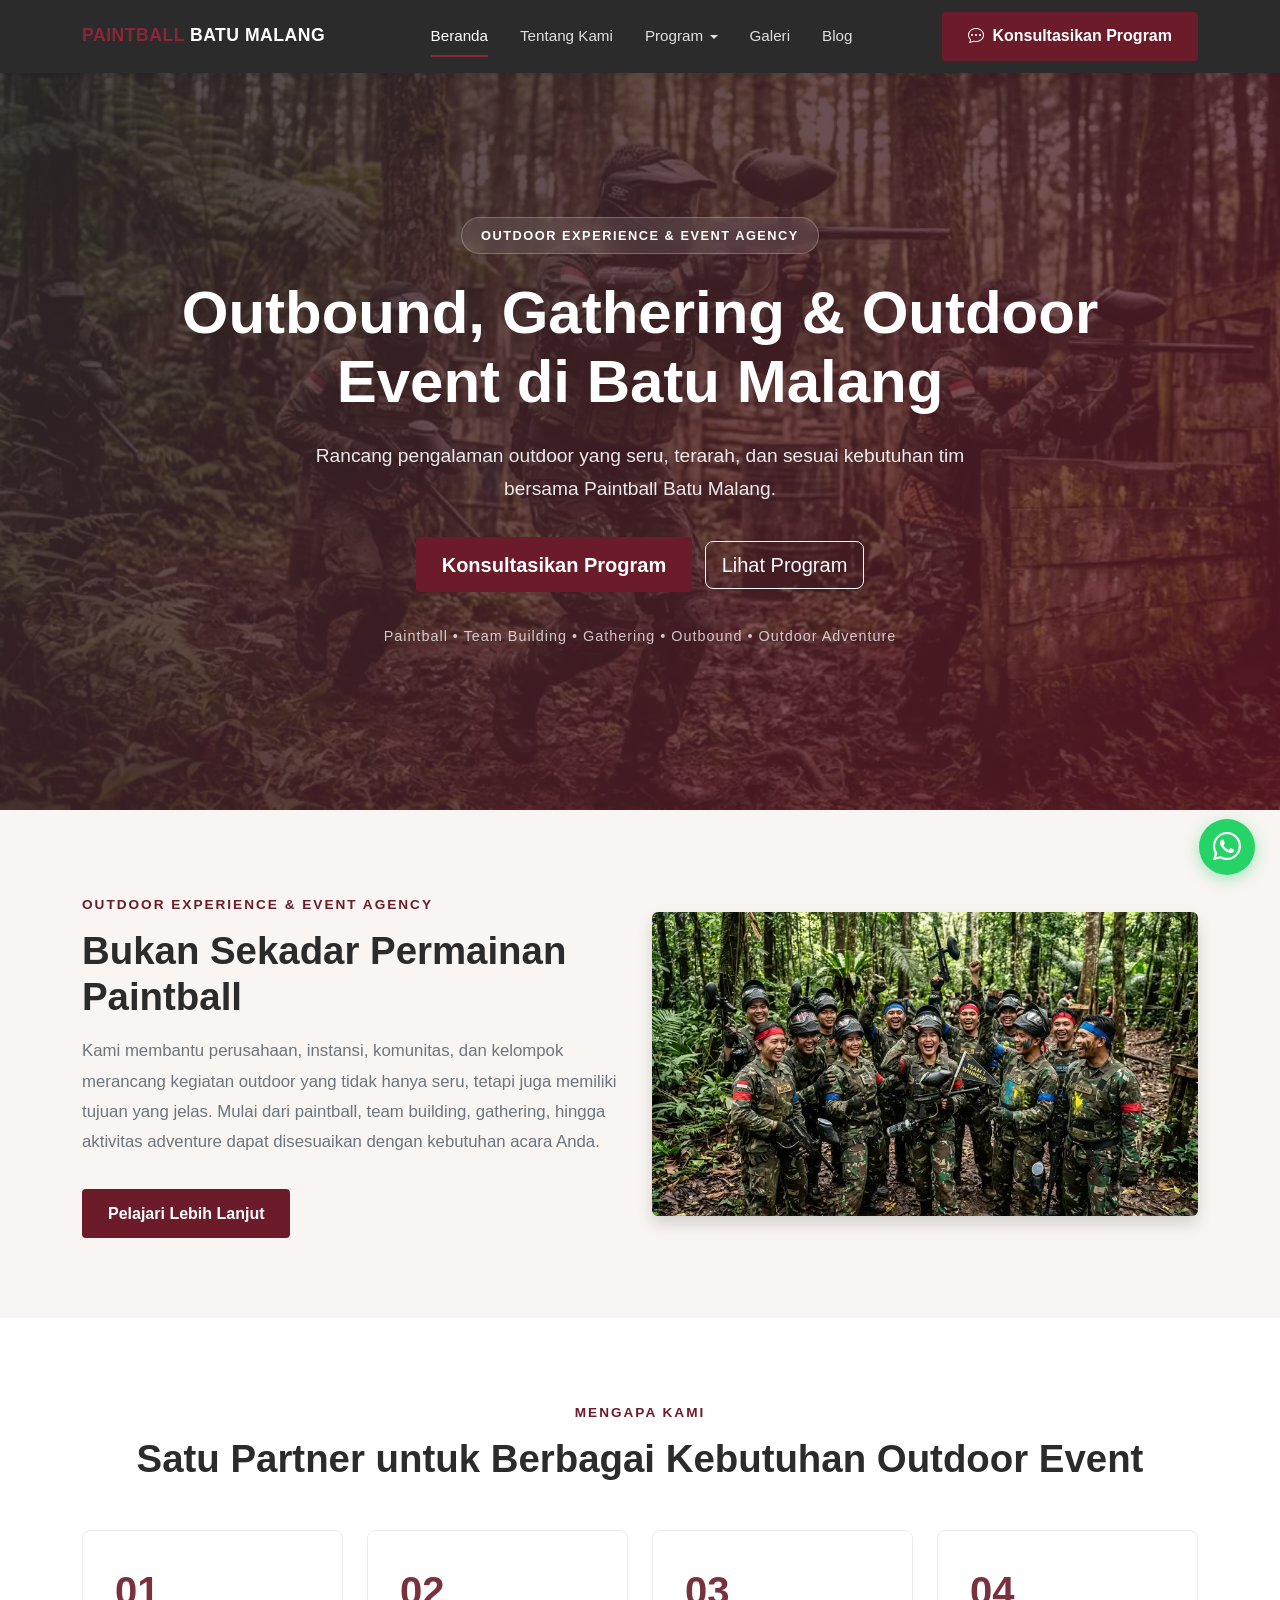
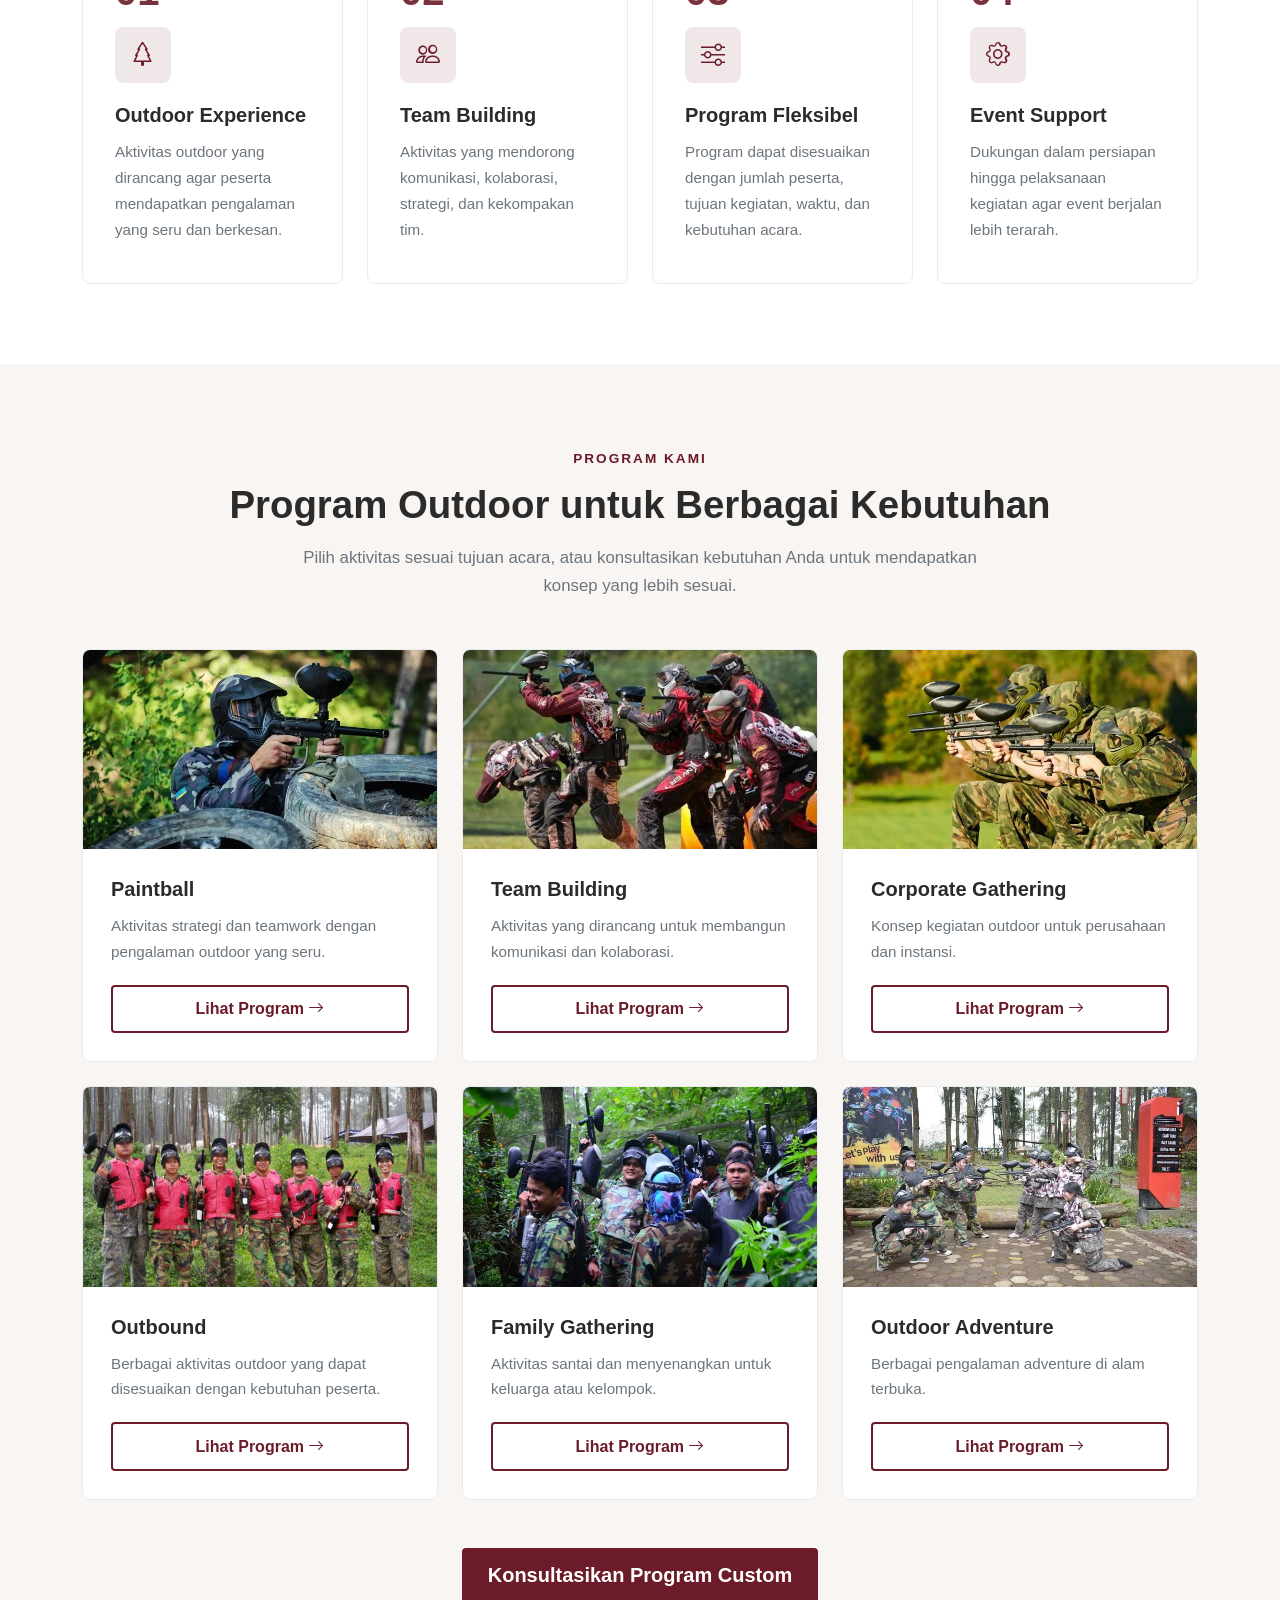
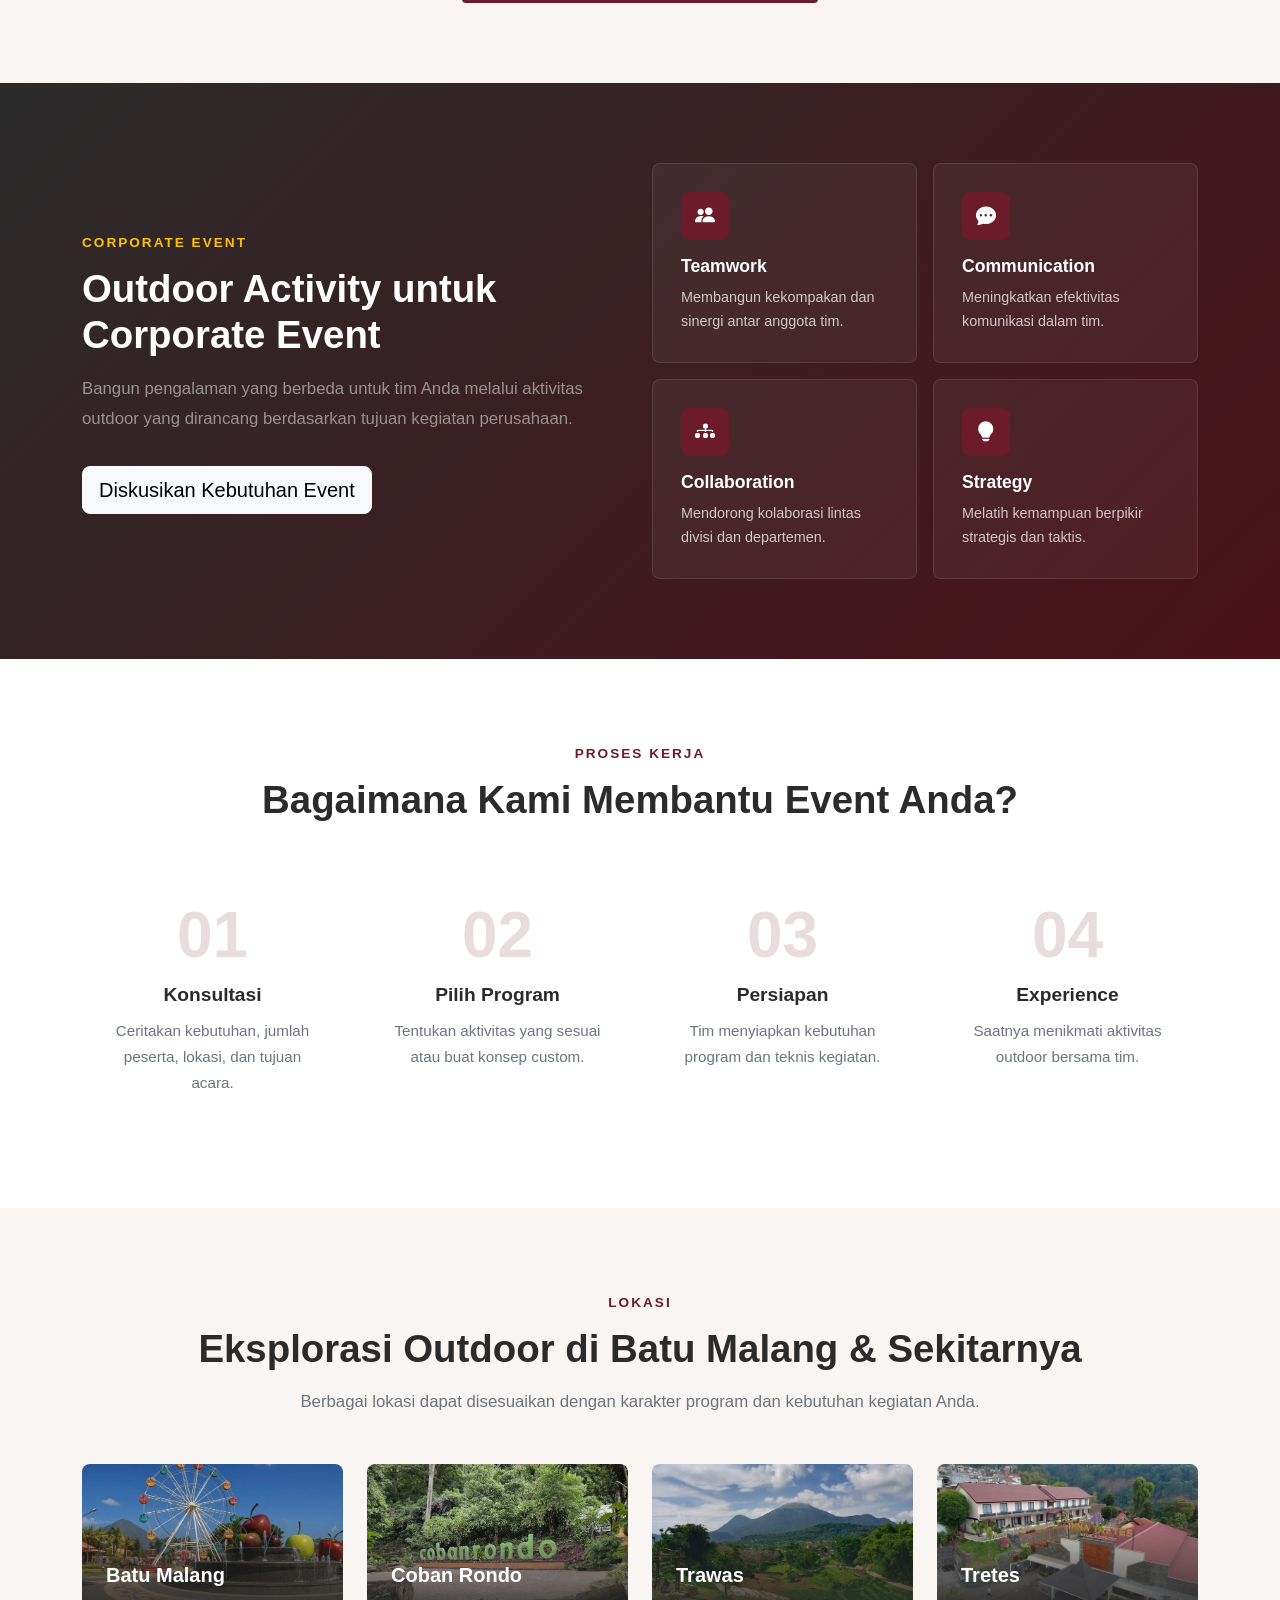
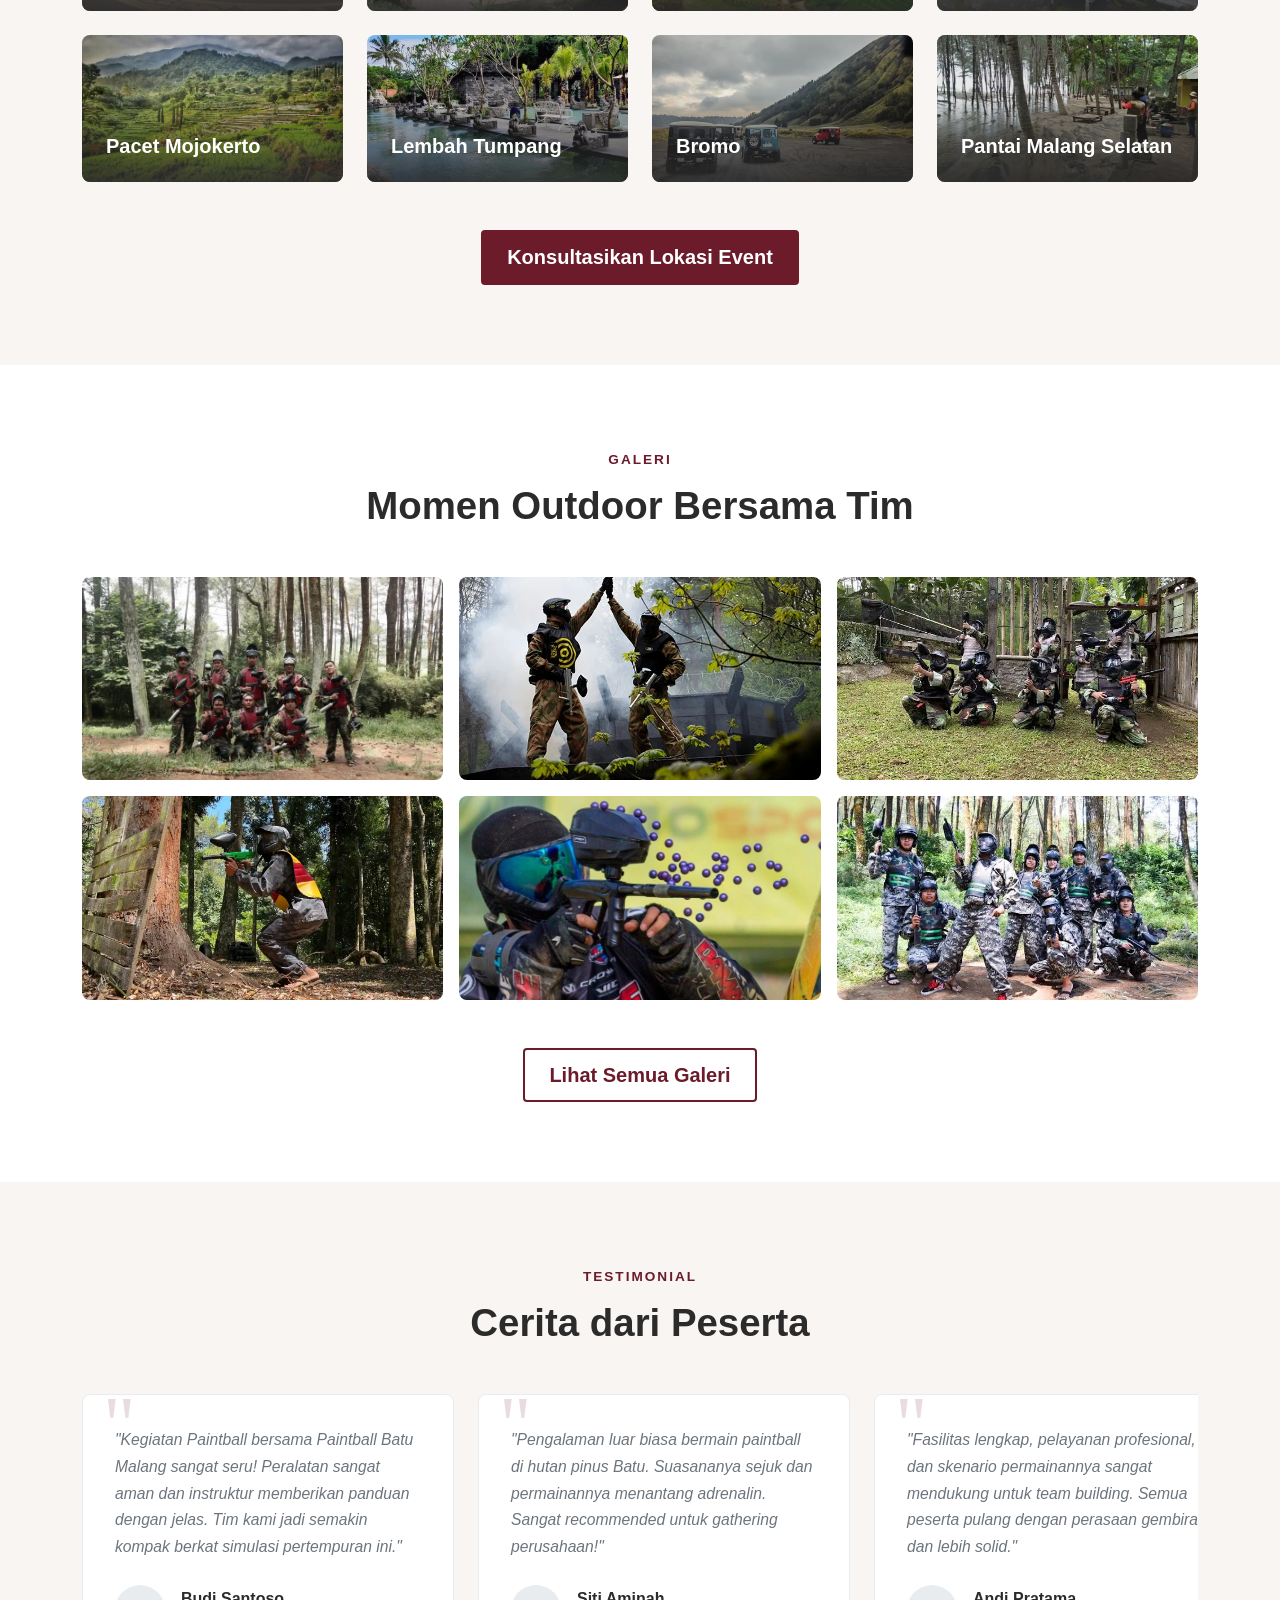
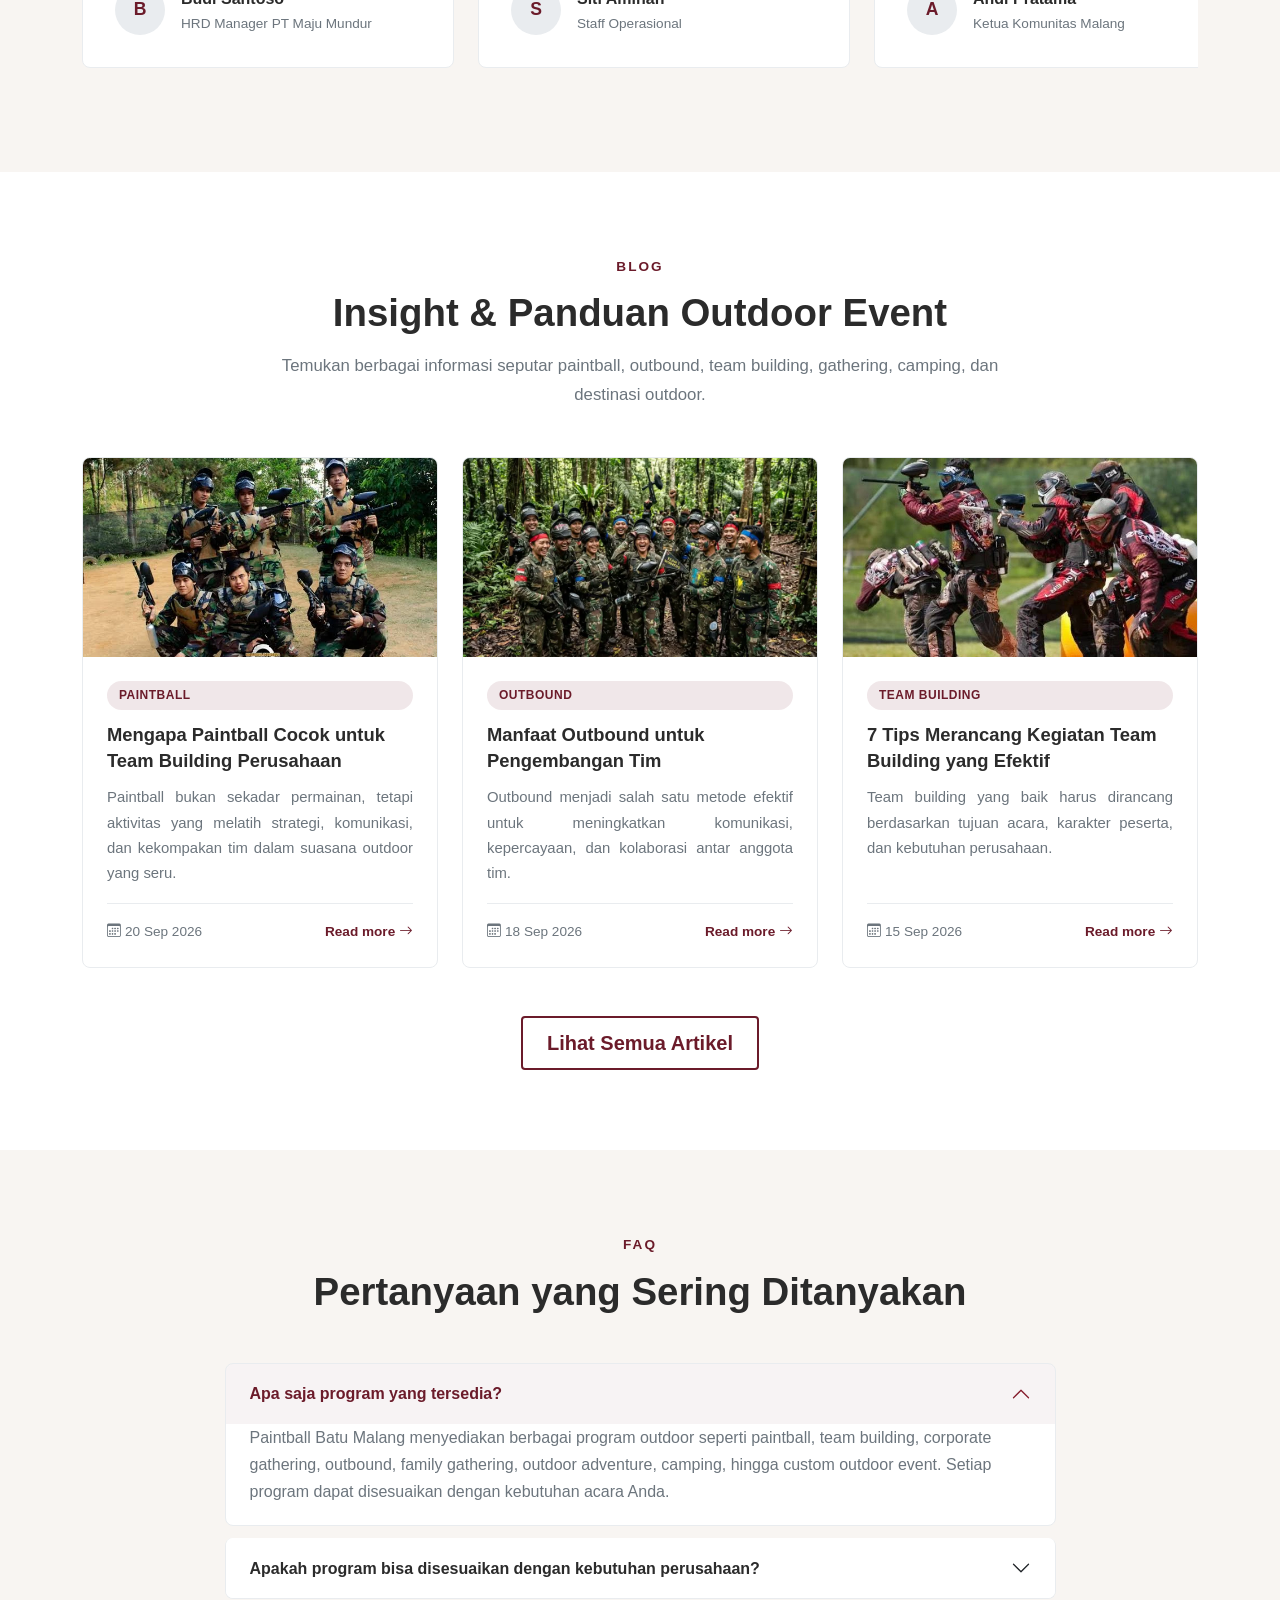
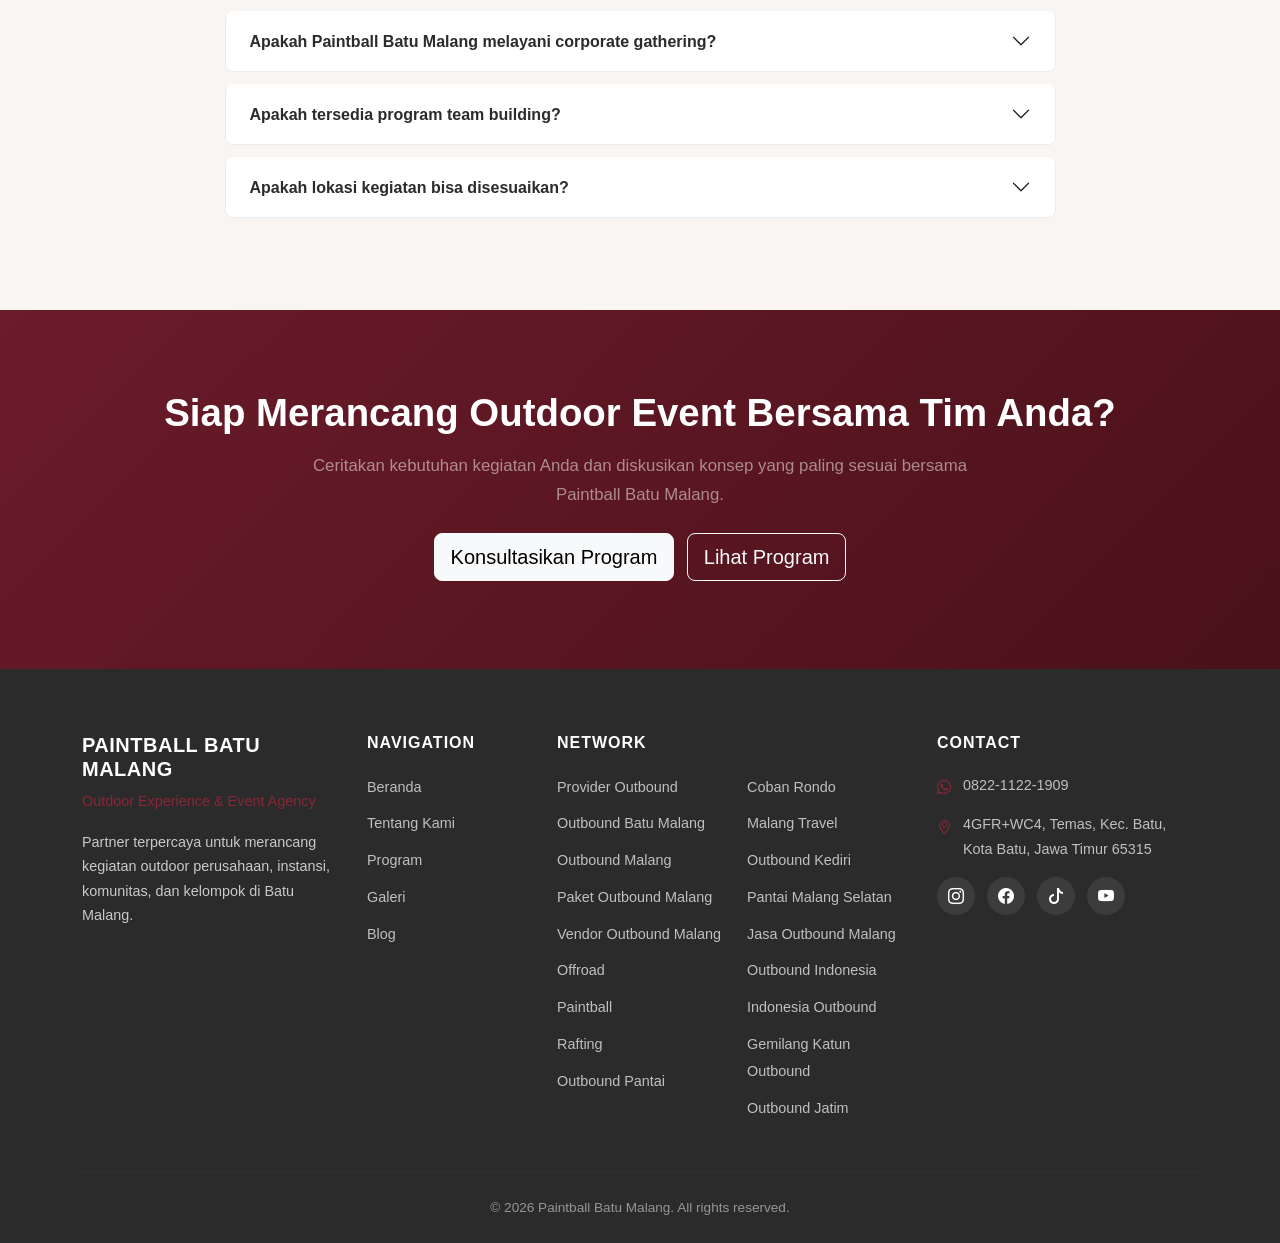
==== commit 79b449b3: "Update index.html" ====
--- a/index.html
+++ b/index.html
@@ -41,15 +41,15 @@
     <link rel="preconnect" href="https://fonts.googleapis.com">
     <link rel="preconnect" href="https://fonts.gstatic.com" crossorigin>
 
-    
-
-    <!-- Preload LCP Hero Image -->
-    <link rel="preload" as="image" href="assets/img/hero-paintball.webp" fetchpriority="high">
-
-    <link rel="preload" href="assets/css/style.css" as="style">
-
-    <link rel="stylesheet" href="assets/css/style.css">
-
+    
+
+    <!-- Preload LCP Hero Image -->
+    <link rel="preload" as="image" href="assets/img/hero-paintball.webp" fetchpriority="high">
+
+    <link rel="preload" href="assets/css/style.css" as="style">
+
+    <link rel="stylesheet" href="assets/css/style.css">
+
     <!-- JSON-LD Schemas -->
     <script type="application/ld+json">
 {
@@ -404,7 +404,7 @@
             </div>
             <hr class="footer-divider">
             <div class="text-center">
-                <p class="copyright mb-0">Â© 2026 Paintball Batu Malang. All rights reserved.</p>
+                <p class="copyright mb-0">© 2026 Paintball Batu Malang. All rights reserved.</p>
             </div>
         </div>
     </footer>
